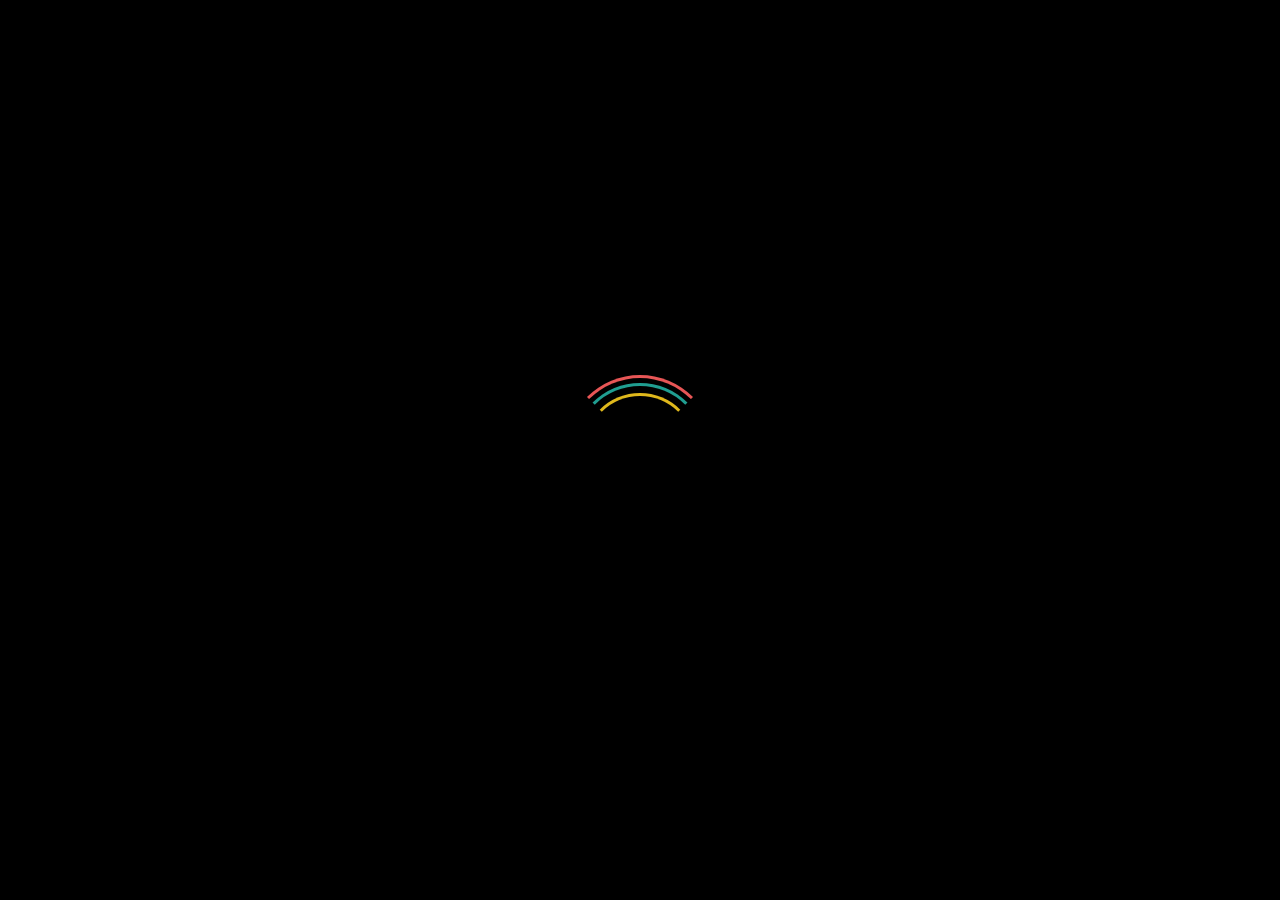
==== index.html @ 53a72dca "no message" ====
<!DOCTYPE html>
<html lang="en">

<head>
  <meta charset="utf-8">
  <meta http-equiv="x-ua-compatible" content="ie=edge">
  <meta name="viewport" content="width=device-width, initial-scale=1">
  <title>GoGo Online</title>

</head>

<body>
  <app>
  </app>

  <div id="preloader">
    <div></div>
  </div>

<script type="text/javascript" src="inline.bundle.js"></script><script type="text/javascript" src="polyfills.bundle.js"></script><script type="text/javascript" src="scripts.bundle.js"></script><script type="text/javascript" src="styles.bundle.js"></script><script type="text/javascript" src="vendor.bundle.js"></script><script type="text/javascript" src="main.bundle.js"></script></body>

</html>
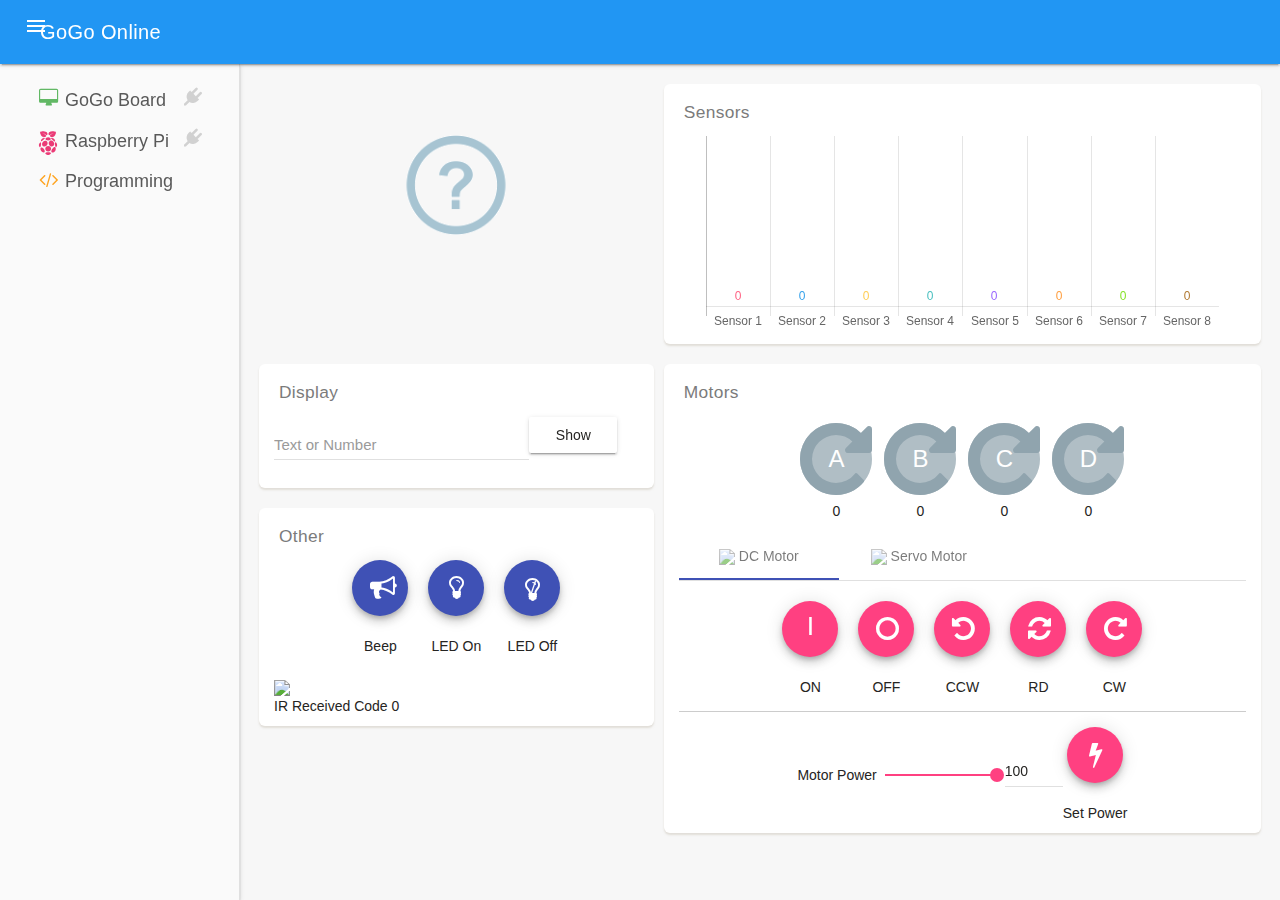
==== commit a46946fe: "Updated" ====
--- a/index.html
+++ b/index.html
@@ -1,22 +1,106 @@
-<!DOCTYPE html>
-<html lang="en">
-
+<!doctype html>
+<html>
 <head>
   <meta charset="utf-8">
-  <meta http-equiv="x-ua-compatible" content="ie=edge">
+  <title>GoGo Online</title>
+  <base href="/">
+  <link rel="stylesheet" href="assets/css/material.blue-red.min.css" />
+  <!-- <link rel="stylesheet" href="assets/paper/bootstrap.min.css" /> -->
+  <link rel="stylesheet" href="assets/css/paper-dashboard.css" />
+  <link href="https://fonts.googleapis.com/icon?family=Material+Icons" rel="stylesheet">
+  <link href="assets/css/indigo-pink.css" rel="stylesheet">
   <meta name="viewport" content="width=device-width, initial-scale=1">
-  <title>GoGo Online</title>
+  <link rel="icon" type="image/x-icon" href="favicon.ico">
+   <meta name="description" content="GoGo, Board, Raspberry, Pi, Education">
+   <style>
+      root-app > .loading {
+        margin: 0 auto;
+				text-align: center;
+        display: block;
+        position: relative;
+        top: 25vh;
+      }
 
-</head>
+		 root-app  .text-container {
+			 text-align: left;
+			 display:inline-block;
+			 padding: 0 1em;
+       max-width: 50%;
+		 }
 
+      @media screen and (max-width: 1024px) {
+        .mdl-layout__drawer-button {
+          line-height: 47px;
+        }
+      }
+
+   </style>
+
+   <!-- <script type="text/javascript" src="/assets/tinker/js/mootools-core-1.3.2.js"></script>
+   <script type="text/javascript" src="/assets/tinker/js/mootools-more-1.3.2.1.js"></script>
+   <script type="text/javascript" src="/assets/tinker/js/Blob.js"></script>
+   <script type="text/javascript" src="/assets/tinker/js/FileSaver.js"></script>
+   <script type="text/javascript" src="/assets/tinker/js/setup.js"></script>
+
+   <script type="text/javascript" src="/assets/tinker/js/soyutils.js"></script>
+   <script type="text/javascript" src="/assets/tinker/js/common.js"></script>
+   <script type="text/javascript" src="/assets/tinker/js/code.js"></script>
+   <script type="text/javascript" src="/assets/tinker/js/fingerprint2.js"></script>
+
+   <script type="text/javascript" src="/assets/tinker/js/storage.js"></script>
+
+   <script type="text/javascript" src="/assets/tinker/js/spatial.js"></script>
+   <script type="text/javascript" src="/assets/tinker/js/tinker.js"></script>
+   <script type="text/javascript" src="/assets/tinker/js/init.js"></script>
+   <script src="/assets/tinker/dist/keyboard.js"></script> -->
+
+<link href="app.452a6675a7804a3d2cb2.css" rel="stylesheet"></head>
 <body>
-  <app>
-  </app>
+  <root-app>
+    <div class="loading spinner">
+        <div class="mdl-spinner mdl-js-spinner is-active is-upgraded"><div class="mdl-spinner__layer mdl-spinner__layer-1"><div class="mdl-spinner__circle-clipper mdl-spinner__left"><div class="mdl-spinner__circle"></div></div><div class="mdl-spinner__gap-patch"><div class="mdl-spinner__circle"></div></div><div class="mdl-spinner__circle-clipper mdl-spinner__right"><div class="mdl-spinner__circle"></div></div></div><div class="mdl-spinner__layer mdl-spinner__layer-2"><div class="mdl-spinner__circle-clipper mdl-spinner__left"><div class="mdl-spinner__circle"></div></div><div class="mdl-spinner__gap-patch"><div class="mdl-spinner__circle"></div></div><div class="mdl-spinner__circle-clipper mdl-spinner__right"><div class="mdl-spinner__circle"></div></div></div><div class="mdl-spinner__layer mdl-spinner__layer-3"><div class="mdl-spinner__circle-clipper mdl-spinner__left"><div class="mdl-spinner__circle"></div></div><div class="mdl-spinner__gap-patch"><div class="mdl-spinner__circle"></div></div><div class="mdl-spinner__circle-clipper mdl-spinner__right"><div class="mdl-spinner__circle"></div></div></div><div class="mdl-spinner__layer mdl-spinner__layer-4"><div class="mdl-spinner__circle-clipper mdl-spinner__left"><div class="mdl-spinner__circle"></div></div><div class="mdl-spinner__gap-patch"><div class="mdl-spinner__circle"></div></div><div class="mdl-spinner__circle-clipper mdl-spinner__right"><div class="mdl-spinner__circle"></div></div></div></div>
+        <div>loading ...</div>
+			<div class="text-container">
 
-  <div id="preloader">
-    <div></div>
-  </div>
+			</div>
+		</div>
+	</root-app>
 
-<script type="text/javascript" src="inline.bundle.js"></script><script type="text/javascript" src="polyfills.bundle.js"></script><script type="text/javascript" src="scripts.bundle.js"></script><script type="text/javascript" src="styles.bundle.js"></script><script type="text/javascript" src="vendor.bundle.js"></script><script type="text/javascript" src="main.bundle.js"></script></body>
 
+    <script>
+      if (sessionStorage && history){
+        // simulate html5 mode server behavior on github pages - see 404.html
+        var redirect = sessionStorage.redirect;
+        delete sessionStorage.redirect;
+        if (redirect && redirect != location.href) {
+          history.replaceState(null, null, redirect);
+        }
+      }
+    </script>
+
+    <script>
+      (function(i,s,o,g,r,a,m){i['GoogleAnalyticsObject']=r;i[r]=i[r]||function(){
+                (i[r].q=i[r].q||[]).push(arguments)},i[r].l=1*new Date();a=s.createElement(o),
+              m=s.getElementsByTagName(o)[0];a.async=1;a.src=g;m.parentNode.insertBefore(a,m)
+      })(window,document,'script','https://www.google-analytics.com/analytics.js','ga');
+      ga('create', 'UA-83816046-4', 'auto');
+      ga('send', 'pageview');
+      (function(history){
+        var pushState = history.pushState;
+        history.pushState = function(state) {
+          if (typeof history.onpushstate == "function") {
+            history.onpushstate({state: state});
+          }
+          return pushState.apply(history, arguments);
+        }
+      })(window.history);
+      window.onpopstate = history.onpushstate = function(event){
+        ga('send', {
+          hitType: 'pageview',
+          page: location.pathname
+        });
+      };
+    </script>
+<dialog-outlet></dialog-outlet>
+<script type="text/javascript" src="polyfills.452a6675a7804a3d2cb2.js"></script><script type="text/javascript" src="app.452a6675a7804a3d2cb2.js"></script></body>
 </html>
--- a/assets/css/material.blue-red.min.css
+++ b/assets/css/material.blue-red.min.css
@@ -0,0 +1,8 @@
+/**
+ * material-design-lite - Material Design Components in CSS, JS and HTML
+ * @version v1.3.0
+ * @license Apache-2.0
+ * @copyright 2015 Google, Inc.
+ * @link https://github.com/google/material-design-lite
+ */
+@charset "UTF-8";html{color:rgba(0,0,0,.87)}::-moz-selection{background:#b3d4fc;text-shadow:none}::selection{background:#b3d4fc;text-shadow:none}hr{display:block;height:1px;border:0;border-top:1px solid #ccc;margin:1em 0;padding:0}audio,canvas,iframe,img,svg,video{vertical-align:middle}fieldset{border:0;margin:0;padding:0}textarea{resize:vertical}.browserupgrade{margin:.2em 0;background:#ccc;color:#000;padding:.2em 0}.hidden{display:none!important}.visuallyhidden{border:0;clip:rect(0 0 0 0);height:1px;margin:-1px;overflow:hidden;padding:0;position:absolute;width:1px}.visuallyhidden.focusable:active,.visuallyhidden.focusable:focus{clip:auto;height:auto;margin:0;overflow:visible;position:static;width:auto}.invisible{visibility:hidden}.clearfix:before,.clearfix:after{content:" ";display:table}.clearfix:after{clear:both}@media print{*,*:before,*:after,*:first-letter{background:transparent!important;color:#000!important;box-shadow:none!important}a,a:visited{text-decoration:underline}a[href]:after{content:" (" attr(href)")"}abbr[title]:after{content:" (" attr(title)")"}a[href^="#"]:after,a[href^="javascript:"]:after{content:""}pre,blockquote{border:1px solid #999;page-break-inside:avoid}thead{display:table-header-group}tr,img{page-break-inside:avoid}img{max-width:100%!important}p,h2,h3{orphans:3;widows:3}h2,h3{page-break-after:avoid}}a,.mdl-accordion,.mdl-button,.mdl-card,.mdl-checkbox,.mdl-dropdown-menu,.mdl-icon-toggle,.mdl-item,.mdl-radio,.mdl-slider,.mdl-switch,.mdl-tabs__tab{-webkit-tap-highlight-color:transparent;-webkit-tap-highlight-color:rgba(255,255,255,0)}html{width:100%;height:100%;-ms-touch-action:manipulation;touch-action:manipulation}body{width:100%;min-height:100%}main{display:block}*[hidden]{display:none!important}html,body{font-family:"Helvetica","Arial",sans-serif;font-size:14px;font-weight:400;line-height:20px}h1,h2,h3,h4,h5,h6,p{padding:0}h1 small,h2 small,h3 small,h4 small,h5 small,h6 small{font-family:"Roboto","Helvetica","Arial",sans-serif;font-weight:400;line-height:1.35;letter-spacing:-.02em;opacity:.54;font-size:.6em}h1{font-size:56px;line-height:1.35;letter-spacing:-.02em;margin:24px 0}h1,h2{font-family:"Roboto","Helvetica","Arial",sans-serif;font-weight:400}h2{font-size:45px;line-height:48px}h2,h3{margin:24px 0}h3{font-size:34px;line-height:40px}h3,h4{font-family:"Roboto","Helvetica","Arial",sans-serif;font-weight:400}h4{font-size:24px;line-height:32px;-moz-osx-font-smoothing:grayscale;margin:24px 0 16px}h5{font-size:20px;font-weight:500;line-height:1;letter-spacing:.02em}h5,h6{font-family:"Roboto","Helvetica","Arial",sans-serif;margin:24px 0 16px}h6{font-size:16px;letter-spacing:.04em}h6,p{font-weight:400;line-height:24px}p{font-size:14px;letter-spacing:0;margin:0 0 16px}a{color:rgb(255,82,82);font-weight:500}blockquote{font-family:"Roboto","Helvetica","Arial",sans-serif;position:relative;font-size:24px;font-weight:300;font-style:italic;line-height:1.35;letter-spacing:.08em}blockquote:before{position:absolute;left:-.5em;content:'“'}blockquote:after{content:'”';margin-left:-.05em}mark{background-color:#f4ff81}dt{font-weight:700}address{font-size:12px;line-height:1;font-style:normal}address,ul,ol{font-weight:400;letter-spacing:0}ul,ol{font-size:14px;line-height:24px}.mdl-typography--display-4,.mdl-typography--display-4-color-contrast{font-family:"Roboto","Helvetica","Arial",sans-serif;font-size:112px;font-weight:300;line-height:1;letter-spacing:-.04em}.mdl-typography--display-4-color-contrast{opacity:.54}.mdl-typography--display-3,.mdl-typography--display-3-color-contrast{font-family:"Roboto","Helvetica","Arial",sans-serif;font-size:56px;font-weight:400;line-height:1.35;letter-spacing:-.02em}.mdl-typography--display-3-color-contrast{opacity:.54}.mdl-typography--display-2,.mdl-typography--display-2-color-contrast{font-family:"Roboto","Helvetica","Arial",sans-serif;font-size:45px;font-weight:400;line-height:48px}.mdl-typography--display-2-color-contrast{opacity:.54}.mdl-typography--display-1,.mdl-typography--display-1-color-contrast{font-family:"Roboto","Helvetica","Arial",sans-serif;font-size:34px;font-weight:400;line-height:40px}.mdl-typography--display-1-color-contrast{opacity:.54}.mdl-typography--headline,.mdl-typography--headline-color-contrast{font-family:"Roboto","Helvetica","Arial",sans-serif;font-size:24px;font-weight:400;line-height:32px;-moz-osx-font-smoothing:grayscale}.mdl-typography--headline-color-contrast{opacity:.87}.mdl-typography--title,.mdl-typography--title-color-contrast{font-family:"Roboto","Helvetica","Arial",sans-serif;font-size:20px;font-weight:500;line-height:1;letter-spacing:.02em}.mdl-typography--title-color-contrast{opacity:.87}.mdl-typography--subhead,.mdl-typography--subhead-color-contrast{font-family:"Roboto","Helvetica","Arial",sans-serif;font-size:16px;font-weight:400;line-height:24px;letter-spacing:.04em}.mdl-typography--subhead-color-contrast{opacity:.87}.mdl-typography--body-2,.mdl-typography--body-2-color-contrast{font-size:14px;font-weight:700;line-height:24px;letter-spacing:0}.mdl-typography--body-2-color-contrast{opacity:.87}.mdl-typography--body-1,.mdl-typography--body-1-color-contrast{font-size:14px;font-weight:400;line-height:24px;letter-spacing:0}.mdl-typography--body-1-color-contrast{opacity:.87}.mdl-typography--body-2-force-preferred-font,.mdl-typography--body-2-force-preferred-font-color-contrast{font-family:"Roboto","Helvetica","Arial",sans-serif;font-size:14px;font-weight:500;line-height:24px;letter-spacing:0}.mdl-typography--body-2-force-preferred-font-color-contrast{opacity:.87}.mdl-typography--body-1-force-preferred-font,.mdl-typography--body-1-force-preferred-font-color-contrast{font-family:"Roboto","Helvetica","Arial",sans-serif;font-size:14px;font-weight:400;line-height:24px;letter-spacing:0}.mdl-typography--body-1-force-preferred-font-color-contrast{opacity:.87}.mdl-typography--caption,.mdl-typography--caption-force-preferred-font{font-size:12px;font-weight:400;line-height:1;letter-spacing:0}.mdl-typography--caption-force-preferred-font{font-family:"Roboto","Helvetica","Arial",sans-serif}.mdl-typography--caption-color-contrast,.mdl-typography--caption-force-preferred-font-color-contrast{font-size:12px;font-weight:400;line-height:1;letter-spacing:0;opacity:.54}.mdl-typography--caption-force-preferred-font-color-contrast,.mdl-typography--menu{font-family:"Roboto","Helvetica","Arial",sans-serif}.mdl-typography--menu{font-size:14px;font-weight:500;line-height:1;letter-spacing:0}.mdl-typography--menu-color-contrast{opacity:.87}.mdl-typography--menu-color-contrast,.mdl-typography--button,.mdl-typography--button-color-contrast{font-family:"Roboto","Helvetica","Arial",sans-serif;font-size:14px;font-weight:500;line-height:1;letter-spacing:0}.mdl-typography--button,.mdl-typography--button-color-contrast{text-transform:uppercase}.mdl-typography--button-color-contrast{opacity:.87}.mdl-typography--text-left{text-align:left}.mdl-typography--text-right{text-align:right}.mdl-typography--text-center{text-align:center}.mdl-typography--text-justify{text-align:justify}.mdl-typography--text-nowrap{white-space:nowrap}.mdl-typography--text-lowercase{text-transform:lowercase}.mdl-typography--text-uppercase{text-transform:uppercase}.mdl-typography--text-capitalize{text-transform:capitalize}.mdl-typography--font-thin{font-weight:200!important}.mdl-typography--font-light{font-weight:300!important}.mdl-typography--font-regular{font-weight:400!important}.mdl-typography--font-medium{font-weight:500!important}.mdl-typography--font-bold{font-weight:700!important}.mdl-typography--font-black{font-weight:900!important}.material-icons{font-family:'Material Icons';font-weight:400;font-style:normal;font-size:24px;line-height:1;letter-spacing:normal;text-transform:none;display:inline-block;word-wrap:normal;-moz-font-feature-settings:'liga';font-feature-settings:'liga';-webkit-font-feature-settings:'liga';-webkit-font-smoothing:antialiased}.mdl-color-text--red{color:#f44336 !important}.mdl-color--red{background-color:#f44336 !important}.mdl-color-text--red-50{color:#ffebee !important}.mdl-color--red-50{background-color:#ffebee !important}.mdl-color-text--red-100{color:#ffcdd2 !important}.mdl-color--red-100{background-color:#ffcdd2 !important}.mdl-color-text--red-200{color:#ef9a9a !important}.mdl-color--red-200{background-color:#ef9a9a !important}.mdl-color-text--red-300{color:#e57373 !important}.mdl-color--red-300{background-color:#e57373 !important}.mdl-color-text--red-400{color:#ef5350 !important}.mdl-color--red-400{background-color:#ef5350 !important}.mdl-color-text--red-500{color:#f44336 !important}.mdl-color--red-500{background-color:#f44336 !important}.mdl-color-text--red-600{color:#e53935 !important}.mdl-color--red-600{background-color:#e53935 !important}.mdl-color-text--red-700{color:#d32f2f !important}.mdl-color--red-700{background-color:#d32f2f !important}.mdl-color-text--red-800{color:#c62828 !important}.mdl-color--red-800{background-color:#c62828 !important}.mdl-color-text--red-900{color:#b71c1c !important}.mdl-color--red-900{background-color:#b71c1c !important}.mdl-color-text--red-A100{color:#ff8a80 !important}.mdl-color--red-A100{background-color:#ff8a80 !important}.mdl-color-text--red-A200{color:#ff5252 !important}.mdl-color--red-A200{background-color:#ff5252 !important}.mdl-color-text--red-A400{color:#ff1744 !important}.mdl-color--red-A400{background-color:#ff1744 !important}.mdl-color-text--red-A700{color:#d50000 !important}.mdl-color--red-A700{background-color:#d50000 !important}.mdl-color-text--pink{color:#e91e63 !important}.mdl-color--pink{background-color:#e91e63 !important}.mdl-color-text--pink-50{color:#fce4ec !important}.mdl-color--pink-50{background-color:#fce4ec !important}.mdl-color-text--pink-100{color:#f8bbd0 !important}.mdl-color--pink-100{background-color:#f8bbd0 !important}.mdl-color-text--pink-200{color:#f48fb1 !important}.mdl-color--pink-200{background-color:#f48fb1 !important}.mdl-color-text--pink-300{color:#f06292 !important}.mdl-color--pink-300{background-color:#f06292 !important}.mdl-color-text--pink-400{color:#ec407a !important}.mdl-color--pink-400{background-color:#ec407a !important}.mdl-color-text--pink-500{color:#e91e63 !important}.mdl-color--pink-500{background-color:#e91e63 !important}.mdl-color-text--pink-600{color:#d81b60 !important}.mdl-color--pink-600{background-color:#d81b60 !important}.mdl-color-text--pink-700{color:#c2185b !important}.mdl-color--pink-700{background-color:#c2185b !important}.mdl-color-text--pink-800{color:#ad1457 !important}.mdl-color--pink-800{background-color:#ad1457 !important}.mdl-color-text--pink-900{color:#880e4f !important}.mdl-color--pink-900{background-color:#880e4f !important}.mdl-color-text--pink-A100{color:#ff80ab !important}.mdl-color--pink-A100{background-color:#ff80ab !important}.mdl-color-text--pink-A200{color:#ff4081 !important}.mdl-color--pink-A200{background-color:#ff4081 !important}.mdl-color-text--pink-A400{color:#f50057 !important}.mdl-color--pink-A400{background-color:#f50057 !important}.mdl-color-text--pink-A700{color:#c51162 !important}.mdl-color--pink-A700{background-color:#c51162 !important}.mdl-color-text--purple{color:#9c27b0 !important}.mdl-color--purple{background-color:#9c27b0 !important}.mdl-color-text--purple-50{color:#f3e5f5 !important}.mdl-color--purple-50{background-color:#f3e5f5 !important}.mdl-color-text--purple-100{color:#e1bee7 !important}.mdl-color--purple-100{background-color:#e1bee7 !important}.mdl-color-text--purple-200{color:#ce93d8 !important}.mdl-color--purple-200{background-color:#ce93d8 !important}.mdl-color-text--purple-300{color:#ba68c8 !important}.mdl-color--purple-300{background-color:#ba68c8 !important}.mdl-color-text--purple-400{color:#ab47bc !important}.mdl-color--purple-400{background-color:#ab47bc !important}.mdl-color-text--purple-500{color:#9c27b0 !important}.mdl-color--purple-500{background-color:#9c27b0 !important}.mdl-color-text--purple-600{color:#8e24aa !important}.mdl-color--purple-600{background-color:#8e24aa !important}.mdl-color-text--purple-700{color:#7b1fa2 !important}.mdl-color--purple-700{background-color:#7b1fa2 !important}.mdl-color-text--purple-800{color:#6a1b9a !important}.mdl-color--purple-800{background-color:#6a1b9a !important}.mdl-color-text--purple-900{color:#4a148c !important}.mdl-color--purple-900{background-color:#4a148c !important}.mdl-color-text--purple-A100{color:#ea80fc !important}.mdl-color--purple-A100{background-color:#ea80fc !important}.mdl-color-text--purple-A200{color:#e040fb !important}.mdl-color--purple-A200{background-color:#e040fb !important}.mdl-color-text--purple-A400{color:#d500f9 !important}.mdl-color--purple-A400{background-color:#d500f9 !important}.mdl-color-text--purple-A700{color:#a0f !important}.mdl-color--purple-A700{background-color:#a0f !important}.mdl-color-text--deep-purple{color:#673ab7 !important}.mdl-color--deep-purple{background-color:#673ab7 !important}.mdl-color-text--deep-purple-50{color:#ede7f6 !important}.mdl-color--deep-purple-50{background-color:#ede7f6 !important}.mdl-color-text--deep-purple-100{color:#d1c4e9 !important}.mdl-color--deep-purple-100{background-color:#d1c4e9 !important}.mdl-color-text--deep-purple-200{color:#b39ddb !important}.mdl-color--deep-purple-200{background-color:#b39ddb !important}.mdl-color-text--deep-purple-300{color:#9575cd !important}.mdl-color--deep-purple-300{background-color:#9575cd !important}.mdl-color-text--deep-purple-400{color:#7e57c2 !important}.mdl-color--deep-purple-400{background-color:#7e57c2 !important}.mdl-color-text--deep-purple-500{color:#673ab7 !important}.mdl-color--deep-purple-500{background-color:#673ab7 !important}.mdl-color-text--deep-purple-600{color:#5e35b1 !important}.mdl-color--deep-purple-600{background-color:#5e35b1 !important}.mdl-color-text--deep-purple-700{color:#512da8 !important}.mdl-color--deep-purple-700{background-color:#512da8 !important}.mdl-color-text--deep-purple-800{color:#4527a0 !important}.mdl-color--deep-purple-800{background-color:#4527a0 !important}.mdl-color-text--deep-purple-900{color:#311b92 !important}.mdl-color--deep-purple-900{background-color:#311b92 !important}.mdl-color-text--deep-purple-A100{color:#b388ff !important}.mdl-color--deep-purple-A100{background-color:#b388ff !important}.mdl-color-text--deep-purple-A200{color:#7c4dff !important}.mdl-color--deep-purple-A200{background-color:#7c4dff !important}.mdl-color-text--deep-purple-A400{color:#651fff !important}.mdl-color--deep-purple-A400{background-color:#651fff !important}.mdl-color-text--deep-purple-A700{color:#6200ea !important}.mdl-color--deep-purple-A700{background-color:#6200ea !important}.mdl-color-text--indigo{color:#3f51b5 !important}.mdl-color--indigo{background-color:#3f51b5 !important}.mdl-color-text--indigo-50{color:#e8eaf6 !important}.mdl-color--indigo-50{background-color:#e8eaf6 !important}.mdl-color-text--indigo-100{color:#c5cae9 !important}.mdl-color--indigo-100{background-color:#c5cae9 !important}.mdl-color-text--indigo-200{color:#9fa8da !important}.mdl-color--indigo-200{background-color:#9fa8da !important}.mdl-color-text--indigo-300{color:#7986cb !important}.mdl-color--indigo-300{background-color:#7986cb !important}.mdl-color-text--indigo-400{color:#5c6bc0 !important}.mdl-color--indigo-400{background-color:#5c6bc0 !important}.mdl-color-text--indigo-500{color:#3f51b5 !important}.mdl-color--indigo-500{background-color:#3f51b5 !important}.mdl-color-text--indigo-600{color:#3949ab !important}.mdl-color--indigo-600{background-color:#3949ab !important}.mdl-color-text--indigo-700{color:#303f9f !important}.mdl-color--indigo-700{background-color:#303f9f !important}.mdl-color-text--indigo-800{color:#283593 !important}.mdl-color--indigo-800{background-color:#283593 !important}.mdl-color-text--indigo-900{color:#1a237e !important}.mdl-color--indigo-900{background-color:#1a237e !important}.mdl-color-text--indigo-A100{color:#8c9eff !important}.mdl-color--indigo-A100{background-color:#8c9eff !important}.mdl-color-text--indigo-A200{color:#536dfe !important}.mdl-color--indigo-A200{background-color:#536dfe !important}.mdl-color-text--indigo-A400{color:#3d5afe !important}.mdl-color--indigo-A400{background-color:#3d5afe !important}.mdl-color-text--indigo-A700{color:#304ffe !important}.mdl-color--indigo-A700{background-color:#304ffe !important}.mdl-color-text--blue{color:#2196f3 !important}.mdl-color--blue{background-color:#2196f3 !important}.mdl-color-text--blue-50{color:#e3f2fd !important}.mdl-color--blue-50{background-color:#e3f2fd !important}.mdl-color-text--blue-100{color:#bbdefb !important}.mdl-color--blue-100{background-color:#bbdefb !important}.mdl-color-text--blue-200{color:#90caf9 !important}.mdl-color--blue-200{background-color:#90caf9 !important}.mdl-color-text--blue-300{color:#64b5f6 !important}.mdl-color--blue-300{background-color:#64b5f6 !important}.mdl-color-text--blue-400{color:#42a5f5 !important}.mdl-color--blue-400{background-color:#42a5f5 !important}.mdl-color-text--blue-500{color:#2196f3 !important}.mdl-color--blue-500{background-color:#2196f3 !important}.mdl-color-text--blue-600{color:#1e88e5 !important}.mdl-color--blue-600{background-color:#1e88e5 !important}.mdl-color-text--blue-700{color:#1976d2 !important}.mdl-color--blue-700{background-color:#1976d2 !important}.mdl-color-text--blue-800{color:#1565c0 !important}.mdl-color--blue-800{background-color:#1565c0 !important}.mdl-color-text--blue-900{color:#0d47a1 !important}.mdl-color--blue-900{background-color:#0d47a1 !important}.mdl-color-text--blue-A100{color:#82b1ff !important}.mdl-color--blue-A100{background-color:#82b1ff !important}.mdl-color-text--blue-A200{color:#448aff !important}.mdl-color--blue-A200{background-color:#448aff !important}.mdl-color-text--blue-A400{color:#2979ff !important}.mdl-color--blue-A400{background-color:#2979ff !important}.mdl-color-text--blue-A700{color:#2962ff !important}.mdl-color--blue-A700{background-color:#2962ff !important}.mdl-color-text--light-blue{color:#03a9f4 !important}.mdl-color--light-blue{background-color:#03a9f4 !important}.mdl-color-text--light-blue-50{color:#e1f5fe !important}.mdl-color--light-blue-50{background-color:#e1f5fe !important}.mdl-color-text--light-blue-100{color:#b3e5fc !important}.mdl-color--light-blue-100{background-color:#b3e5fc !important}.mdl-color-text--light-blue-200{color:#81d4fa !important}.mdl-color--light-blue-200{background-color:#81d4fa !important}.mdl-color-text--light-blue-300{color:#4fc3f7 !important}.mdl-color--light-blue-300{background-color:#4fc3f7 !important}.mdl-color-text--light-blue-400{color:#29b6f6 !important}.mdl-color--light-blue-400{background-color:#29b6f6 !important}.mdl-color-text--light-blue-500{color:#03a9f4 !important}.mdl-color--light-blue-500{background-color:#03a9f4 !important}.mdl-color-text--light-blue-600{color:#039be5 !important}.mdl-color--light-blue-600{background-color:#039be5 !important}.mdl-color-text--light-blue-700{color:#0288d1 !important}.mdl-color--light-blue-700{background-color:#0288d1 !important}.mdl-color-text--light-blue-800{color:#0277bd !important}.mdl-color--light-blue-800{background-color:#0277bd !important}.mdl-color-text--light-blue-900{color:#01579b !important}.mdl-color--light-blue-900{background-color:#01579b !important}.mdl-color-text--light-blue-A100{color:#80d8ff !important}.mdl-color--light-blue-A100{background-color:#80d8ff !important}.mdl-color-text--light-blue-A200{color:#40c4ff !important}.mdl-color--light-blue-A200{background-color:#40c4ff !important}.mdl-color-text--light-blue-A400{color:#00b0ff !important}.mdl-color--light-blue-A400{background-color:#00b0ff !important}.mdl-color-text--light-blue-A700{color:#0091ea !important}.mdl-color--light-blue-A700{background-color:#0091ea !important}.mdl-color-text--cyan{color:#00bcd4 !important}.mdl-color--cyan{background-color:#00bcd4 !important}.mdl-color-text--cyan-50{color:#e0f7fa !important}.mdl-color--cyan-50{background-color:#e0f7fa !important}.mdl-color-text--cyan-100{color:#b2ebf2 !important}.mdl-color--cyan-100{background-color:#b2ebf2 !important}.mdl-color-text--cyan-200{color:#80deea !important}.mdl-color--cyan-200{background-color:#80deea !important}.mdl-color-text--cyan-300{color:#4dd0e1 !important}.mdl-color--cyan-300{background-color:#4dd0e1 !important}.mdl-color-text--cyan-400{color:#26c6da !important}.mdl-color--cyan-400{background-color:#26c6da !important}.mdl-color-text--cyan-500{color:#00bcd4 !important}.mdl-color--cyan-500{background-color:#00bcd4 !important}.mdl-color-text--cyan-600{color:#00acc1 !important}.mdl-color--cyan-600{background-color:#00acc1 !important}.mdl-color-text--cyan-700{color:#0097a7 !important}.mdl-color--cyan-700{background-color:#0097a7 !important}.mdl-color-text--cyan-800{color:#00838f !important}.mdl-color--cyan-800{background-color:#00838f !important}.mdl-color-text--cyan-900{color:#006064 !important}.mdl-color--cyan-900{background-color:#006064 !important}.mdl-color-text--cyan-A100{color:#84ffff !important}.mdl-color--cyan-A100{background-color:#84ffff !important}.mdl-color-text--cyan-A200{color:#18ffff !important}.mdl-color--cyan-A200{background-color:#18ffff !important}.mdl-color-text--cyan-A400{color:#00e5ff !important}.mdl-color--cyan-A400{background-color:#00e5ff !important}.mdl-color-text--cyan-A700{color:#00b8d4 !important}.mdl-color--cyan-A700{background-color:#00b8d4 !important}.mdl-color-text--teal{color:#009688 !important}.mdl-color--teal{background-color:#009688 !important}.mdl-color-text--teal-50{color:#e0f2f1 !important}.mdl-color--teal-50{background-color:#e0f2f1 !important}.mdl-color-text--teal-100{color:#b2dfdb !important}.mdl-color--teal-100{background-color:#b2dfdb !important}.mdl-color-text--teal-200{color:#80cbc4 !important}.mdl-color--teal-200{background-color:#80cbc4 !important}.mdl-color-text--teal-300{color:#4db6ac !important}.mdl-color--teal-300{background-color:#4db6ac !important}.mdl-color-text--teal-400{color:#26a69a !important}.mdl-color--teal-400{background-color:#26a69a !important}.mdl-color-text--teal-500{color:#009688 !important}.mdl-color--teal-500{background-color:#009688 !important}.mdl-color-text--teal-600{color:#00897b !important}.mdl-color--teal-600{background-color:#00897b !important}.mdl-color-text--teal-700{color:#00796b !important}.mdl-color--teal-700{background-color:#00796b !important}.mdl-color-text--teal-800{color:#00695c !important}.mdl-color--teal-800{background-color:#00695c !important}.mdl-color-text--teal-900{color:#004d40 !important}.mdl-color--teal-900{background-color:#004d40 !important}.mdl-color-text--teal-A100{color:#a7ffeb !important}.mdl-color--teal-A100{background-color:#a7ffeb !important}.mdl-color-text--teal-A200{color:#64ffda !important}.mdl-color--teal-A200{background-color:#64ffda !important}.mdl-color-text--teal-A400{color:#1de9b6 !important}.mdl-color--teal-A400{background-color:#1de9b6 !important}.mdl-color-text--teal-A700{color:#00bfa5 !important}.mdl-color--teal-A700{background-color:#00bfa5 !important}.mdl-color-text--green{color:#4caf50 !important}.mdl-color--green{background-color:#4caf50 !important}.mdl-color-text--green-50{color:#e8f5e9 !important}.mdl-color--green-50{background-color:#e8f5e9 !important}.mdl-color-text--green-100{color:#c8e6c9 !important}.mdl-color--green-100{background-color:#c8e6c9 !important}.mdl-color-text--green-200{color:#a5d6a7 !important}.mdl-color--green-200{background-color:#a5d6a7 !important}.mdl-color-text--green-300{color:#81c784 !important}.mdl-color--green-300{background-color:#81c784 !important}.mdl-color-text--green-400{color:#66bb6a !important}.mdl-color--green-400{background-color:#66bb6a !important}.mdl-color-text--green-500{color:#4caf50 !important}.mdl-color--green-500{background-color:#4caf50 !important}.mdl-color-text--green-600{color:#43a047 !important}.mdl-color--green-600{background-color:#43a047 !important}.mdl-color-text--green-700{color:#388e3c !important}.mdl-color--green-700{background-color:#388e3c !important}.mdl-color-text--green-800{color:#2e7d32 !important}.mdl-color--green-800{background-color:#2e7d32 !important}.mdl-color-text--green-900{color:#1b5e20 !important}.mdl-color--green-900{background-color:#1b5e20 !important}.mdl-color-text--green-A100{color:#b9f6ca !important}.mdl-color--green-A100{background-color:#b9f6ca !important}.mdl-color-text--green-A200{color:#69f0ae !important}.mdl-color--green-A200{background-color:#69f0ae !important}.mdl-color-text--green-A400{color:#00e676 !important}.mdl-color--green-A400{background-color:#00e676 !important}.mdl-color-text--green-A700{color:#00c853 !important}.mdl-color--green-A700{background-color:#00c853 !important}.mdl-color-text--light-green{color:#8bc34a !important}.mdl-color--light-green{background-color:#8bc34a !important}.mdl-color-text--light-green-50{color:#f1f8e9 !important}.mdl-color--light-green-50{background-color:#f1f8e9 !important}.mdl-color-text--light-green-100{color:#dcedc8 !important}.mdl-color--light-green-100{background-color:#dcedc8 !important}.mdl-color-text--light-green-200{color:#c5e1a5 !important}.mdl-color--light-green-200{background-color:#c5e1a5 !important}.mdl-color-text--light-green-300{color:#aed581 !important}.mdl-color--light-green-300{background-color:#aed581 !important}.mdl-color-text--light-green-400{color:#9ccc65 !important}.mdl-color--light-green-400{background-color:#9ccc65 !important}.mdl-color-text--light-green-500{color:#8bc34a !important}.mdl-color--light-green-500{background-color:#8bc34a !important}.mdl-color-text--light-green-600{color:#7cb342 !important}.mdl-color--light-green-600{background-color:#7cb342 !important}.mdl-color-text--light-green-700{color:#689f38 !important}.mdl-color--light-green-700{background-color:#689f38 !important}.mdl-color-text--light-green-800{color:#558b2f !important}.mdl-color--light-green-800{background-color:#558b2f !important}.mdl-color-text--light-green-900{color:#33691e !important}.mdl-color--light-green-900{background-color:#33691e !important}.mdl-color-text--light-green-A100{color:#ccff90 !important}.mdl-color--light-green-A100{background-color:#ccff90 !important}.mdl-color-text--light-green-A200{color:#b2ff59 !important}.mdl-color--light-green-A200{background-color:#b2ff59 !important}.mdl-color-text--light-green-A400{color:#76ff03 !important}.mdl-color--light-green-A400{background-color:#76ff03 !important}.mdl-color-text--light-green-A700{color:#64dd17 !important}.mdl-color--light-green-A700{background-color:#64dd17 !important}.mdl-color-text--lime{color:#cddc39 !important}.mdl-color--lime{background-color:#cddc39 !important}.mdl-color-text--lime-50{color:#f9fbe7 !important}.mdl-color--lime-50{background-color:#f9fbe7 !important}.mdl-color-text--lime-100{color:#f0f4c3 !important}.mdl-color--lime-100{background-color:#f0f4c3 !important}.mdl-color-text--lime-200{color:#e6ee9c !important}.mdl-color--lime-200{background-color:#e6ee9c !important}.mdl-color-text--lime-300{color:#dce775 !important}.mdl-color--lime-300{background-color:#dce775 !important}.mdl-color-text--lime-400{color:#d4e157 !important}.mdl-color--lime-400{background-color:#d4e157 !important}.mdl-color-text--lime-500{color:#cddc39 !important}.mdl-color--lime-500{background-color:#cddc39 !important}.mdl-color-text--lime-600{color:#c0ca33 !important}.mdl-color--lime-600{background-color:#c0ca33 !important}.mdl-color-text--lime-700{color:#afb42b !important}.mdl-color--lime-700{background-color:#afb42b !important}.mdl-color-text--lime-800{color:#9e9d24 !important}.mdl-color--lime-800{background-color:#9e9d24 !important}.mdl-color-text--lime-900{color:#827717 !important}.mdl-color--lime-900{background-color:#827717 !important}.mdl-color-text--lime-A100{color:#f4ff81 !important}.mdl-color--lime-A100{background-color:#f4ff81 !important}.mdl-color-text--lime-A200{color:#eeff41 !important}.mdl-color--lime-A200{background-color:#eeff41 !important}.mdl-color-text--lime-A400{color:#c6ff00 !important}.mdl-color--lime-A400{background-color:#c6ff00 !important}.mdl-color-text--lime-A700{color:#aeea00 !important}.mdl-color--lime-A700{background-color:#aeea00 !important}.mdl-color-text--yellow{color:#ffeb3b !important}.mdl-color--yellow{background-color:#ffeb3b !important}.mdl-color-text--yellow-50{color:#fffde7 !important}.mdl-color--yellow-50{background-color:#fffde7 !important}.mdl-color-text--yellow-100{color:#fff9c4 !important}.mdl-color--yellow-100{background-color:#fff9c4 !important}.mdl-color-text--yellow-200{color:#fff59d !important}.mdl-color--yellow-200{background-color:#fff59d !important}.mdl-color-text--yellow-300{color:#fff176 !important}.mdl-color--yellow-300{background-color:#fff176 !important}.mdl-color-text--yellow-400{color:#ffee58 !important}.mdl-color--yellow-400{background-color:#ffee58 !important}.mdl-color-text--yellow-500{color:#ffeb3b !important}.mdl-color--yellow-500{background-color:#ffeb3b !important}.mdl-color-text--yellow-600{color:#fdd835 !important}.mdl-color--yellow-600{background-color:#fdd835 !important}.mdl-color-text--yellow-700{color:#fbc02d !important}.mdl-color--yellow-700{background-color:#fbc02d !important}.mdl-color-text--yellow-800{color:#f9a825 !important}.mdl-color--yellow-800{background-color:#f9a825 !important}.mdl-color-text--yellow-900{color:#f57f17 !important}.mdl-color--yellow-900{background-color:#f57f17 !important}.mdl-color-text--yellow-A100{color:#ffff8d !important}.mdl-color--yellow-A100{background-color:#ffff8d !important}.mdl-color-text--yellow-A200{color:#ff0 !important}.mdl-color--yellow-A200{background-color:#ff0 !important}.mdl-color-text--yellow-A400{color:#ffea00 !important}.mdl-color--yellow-A400{background-color:#ffea00 !important}.mdl-color-text--yellow-A700{color:#ffd600 !important}.mdl-color--yellow-A700{background-color:#ffd600 !important}.mdl-color-text--amber{color:#ffc107 !important}.mdl-color--amber{background-color:#ffc107 !important}.mdl-color-text--amber-50{color:#fff8e1 !important}.mdl-color--amber-50{background-color:#fff8e1 !important}.mdl-color-text--amber-100{color:#ffecb3 !important}.mdl-color--amber-100{background-color:#ffecb3 !important}.mdl-color-text--amber-200{color:#ffe082 !important}.mdl-color--amber-200{background-color:#ffe082 !important}.mdl-color-text--amber-300{color:#ffd54f !important}.mdl-color--amber-300{background-color:#ffd54f !important}.mdl-color-text--amber-400{color:#ffca28 !important}.mdl-color--amber-400{background-color:#ffca28 !important}.mdl-color-text--amber-500{color:#ffc107 !important}.mdl-color--amber-500{background-color:#ffc107 !important}.mdl-color-text--amber-600{color:#ffb300 !important}.mdl-color--amber-600{background-color:#ffb300 !important}.mdl-color-text--amber-700{color:#ffa000 !important}.mdl-color--amber-700{background-color:#ffa000 !important}.mdl-color-text--amber-800{color:#ff8f00 !important}.mdl-color--amber-800{background-color:#ff8f00 !important}.mdl-color-text--amber-900{color:#ff6f00 !important}.mdl-color--amber-900{background-color:#ff6f00 !important}.mdl-color-text--amber-A100{color:#ffe57f !important}.mdl-color--amber-A100{background-color:#ffe57f !important}.mdl-color-text--amber-A200{color:#ffd740 !important}.mdl-color--amber-A200{background-color:#ffd740 !important}.mdl-color-text--amber-A400{color:#ffc400 !important}.mdl-color--amber-A400{background-color:#ffc400 !important}.mdl-color-text--amber-A700{color:#ffab00 !important}.mdl-color--amber-A700{background-color:#ffab00 !important}.mdl-color-text--orange{color:#ff9800 !important}.mdl-color--orange{background-color:#ff9800 !important}.mdl-color-text--orange-50{color:#fff3e0 !important}.mdl-color--orange-50{background-color:#fff3e0 !important}.mdl-color-text--orange-100{color:#ffe0b2 !important}.mdl-color--orange-100{background-color:#ffe0b2 !important}.mdl-color-text--orange-200{color:#ffcc80 !important}.mdl-color--orange-200{background-color:#ffcc80 !important}.mdl-color-text--orange-300{color:#ffb74d !important}.mdl-color--orange-300{background-color:#ffb74d !important}.mdl-color-text--orange-400{color:#ffa726 !important}.mdl-color--orange-400{background-color:#ffa726 !important}.mdl-color-text--orange-500{color:#ff9800 !important}.mdl-color--orange-500{background-color:#ff9800 !important}.mdl-color-text--orange-600{color:#fb8c00 !important}.mdl-color--orange-600{background-color:#fb8c00 !important}.mdl-color-text--orange-700{color:#f57c00 !important}.mdl-color--orange-700{background-color:#f57c00 !important}.mdl-color-text--orange-800{color:#ef6c00 !important}.mdl-color--orange-800{background-color:#ef6c00 !important}.mdl-color-text--orange-900{color:#e65100 !important}.mdl-color--orange-900{background-color:#e65100 !important}.mdl-color-text--orange-A100{color:#ffd180 !important}.mdl-color--orange-A100{background-color:#ffd180 !important}.mdl-color-text--orange-A200{color:#ffab40 !important}.mdl-color--orange-A200{background-color:#ffab40 !important}.mdl-color-text--orange-A400{color:#ff9100 !important}.mdl-color--orange-A400{background-color:#ff9100 !important}.mdl-color-text--orange-A700{color:#ff6d00 !important}.mdl-color--orange-A700{background-color:#ff6d00 !important}.mdl-color-text--deep-orange{color:#ff5722 !important}.mdl-color--deep-orange{background-color:#ff5722 !important}.mdl-color-text--deep-orange-50{color:#fbe9e7 !important}.mdl-color--deep-orange-50{background-color:#fbe9e7 !important}.mdl-color-text--deep-orange-100{color:#ffccbc !important}.mdl-color--deep-orange-100{background-color:#ffccbc !important}.mdl-color-text--deep-orange-200{color:#ffab91 !important}.mdl-color--deep-orange-200{background-color:#ffab91 !important}.mdl-color-text--deep-orange-300{color:#ff8a65 !important}.mdl-color--deep-orange-300{background-color:#ff8a65 !important}.mdl-color-text--deep-orange-400{color:#ff7043 !important}.mdl-color--deep-orange-400{background-color:#ff7043 !important}.mdl-color-text--deep-orange-500{color:#ff5722 !important}.mdl-color--deep-orange-500{background-color:#ff5722 !important}.mdl-color-text--deep-orange-600{color:#f4511e !important}.mdl-color--deep-orange-600{background-color:#f4511e !important}.mdl-color-text--deep-orange-700{color:#e64a19 !important}.mdl-color--deep-orange-700{background-color:#e64a19 !important}.mdl-color-text--deep-orange-800{color:#d84315 !important}.mdl-color--deep-orange-800{background-color:#d84315 !important}.mdl-color-text--deep-orange-900{color:#bf360c !important}.mdl-color--deep-orange-900{background-color:#bf360c !important}.mdl-color-text--deep-orange-A100{color:#ff9e80 !important}.mdl-color--deep-orange-A100{background-color:#ff9e80 !important}.mdl-color-text--deep-orange-A200{color:#ff6e40 !important}.mdl-color--deep-orange-A200{background-color:#ff6e40 !important}.mdl-color-text--deep-orange-A400{color:#ff3d00 !important}.mdl-color--deep-orange-A400{background-color:#ff3d00 !important}.mdl-color-text--deep-orange-A700{color:#dd2c00 !important}.mdl-color--deep-orange-A700{background-color:#dd2c00 !important}.mdl-color-text--brown{color:#795548 !important}.mdl-color--brown{background-color:#795548 !important}.mdl-color-text--brown-50{color:#efebe9 !important}.mdl-color--brown-50{background-color:#efebe9 !important}.mdl-color-text--brown-100{color:#d7ccc8 !important}.mdl-color--brown-100{background-color:#d7ccc8 !important}.mdl-color-text--brown-200{color:#bcaaa4 !important}.mdl-color--brown-200{background-color:#bcaaa4 !important}.mdl-color-text--brown-300{color:#a1887f !important}.mdl-color--brown-300{background-color:#a1887f !important}.mdl-color-text--brown-400{color:#8d6e63 !important}.mdl-color--brown-400{background-color:#8d6e63 !important}.mdl-color-text--brown-500{color:#795548 !important}.mdl-color--brown-500{background-color:#795548 !important}.mdl-color-text--brown-600{color:#6d4c41 !important}.mdl-color--brown-600{background-color:#6d4c41 !important}.mdl-color-text--brown-700{color:#5d4037 !important}.mdl-color--brown-700{background-color:#5d4037 !important}.mdl-color-text--brown-800{color:#4e342e !important}.mdl-color--brown-800{background-color:#4e342e !important}.mdl-color-text--brown-900{color:#3e2723 !important}.mdl-color--brown-900{background-color:#3e2723 !important}.mdl-color-text--grey{color:#9e9e9e !important}.mdl-color--grey{background-color:#9e9e9e !important}.mdl-color-text--grey-50{color:#fafafa !important}.mdl-color--grey-50{background-color:#fafafa !important}.mdl-color-text--grey-100{color:#f5f5f5 !important}.mdl-color--grey-100{background-color:#f5f5f5 !important}.mdl-color-text--grey-200{color:#eee !important}.mdl-color--grey-200{background-color:#eee !important}.mdl-color-text--grey-300{color:#e0e0e0 !important}.mdl-color--grey-300{background-color:#e0e0e0 !important}.mdl-color-text--grey-400{color:#bdbdbd !important}.mdl-color--grey-400{background-color:#bdbdbd !important}.mdl-color-text--grey-500{color:#9e9e9e !important}.mdl-color--grey-500{background-color:#9e9e9e !important}.mdl-color-text--grey-600{color:#757575 !important}.mdl-color--grey-600{background-color:#757575 !important}.mdl-color-text--grey-700{color:#616161 !important}.mdl-color--grey-700{background-color:#616161 !important}.mdl-color-text--grey-800{color:#424242 !important}.mdl-color--grey-800{background-color:#424242 !important}.mdl-color-text--grey-900{color:#212121 !important}.mdl-color--grey-900{background-color:#212121 !important}.mdl-color-text--blue-grey{color:#607d8b !important}.mdl-color--blue-grey{background-color:#607d8b !important}.mdl-color-text--blue-grey-50{color:#eceff1 !important}.mdl-color--blue-grey-50{background-color:#eceff1 !important}.mdl-color-text--blue-grey-100{color:#cfd8dc !important}.mdl-color--blue-grey-100{background-color:#cfd8dc !important}.mdl-color-text--blue-grey-200{color:#b0bec5 !important}.mdl-color--blue-grey-200{background-color:#b0bec5 !important}.mdl-color-text--blue-grey-300{color:#90a4ae !important}.mdl-color--blue-grey-300{background-color:#90a4ae !important}.mdl-color-text--blue-grey-400{color:#78909c !important}.mdl-color--blue-grey-400{background-color:#78909c !important}.mdl-color-text--blue-grey-500{color:#607d8b !important}.mdl-color--blue-grey-500{background-color:#607d8b !important}.mdl-color-text--blue-grey-600{color:#546e7a !important}.mdl-color--blue-grey-600{background-color:#546e7a !important}.mdl-color-text--blue-grey-700{color:#455a64 !important}.mdl-color--blue-grey-700{background-color:#455a64 !important}.mdl-color-text--blue-grey-800{color:#37474f !important}.mdl-color--blue-grey-800{background-color:#37474f !important}.mdl-color-text--blue-grey-900{color:#263238 !important}.mdl-color--blue-grey-900{background-color:#263238 !important}.mdl-color--black{background-color:#000 !important}.mdl-color-text--black{color:#000 !important}.mdl-color--white{background-color:#fff !important}.mdl-color-text--white{color:#fff !important}.mdl-color--primary{background-color:rgb(33,150,243)!important}.mdl-color--primary-contrast{background-color:rgb(255,255,255)!important}.mdl-color--primary-dark{background-color:rgb(25,118,210)!important}.mdl-color--accent{background-color:rgb(255,82,82)!important}.mdl-color--accent-contrast{background-color:rgb(255,255,255)!important}.mdl-color-text--primary{color:rgb(33,150,243)!important}.mdl-color-text--primary-contrast{color:rgb(255,255,255)!important}.mdl-color-text--primary-dark{color:rgb(25,118,210)!important}.mdl-color-text--accent{color:rgb(255,82,82)!important}.mdl-color-text--accent-contrast{color:rgb(255,255,255)!important}.mdl-ripple{background:#000;border-radius:50%;height:50px;left:0;opacity:0;pointer-events:none;position:absolute;top:0;-webkit-transform:translate(-50%,-50%);transform:translate(-50%,-50%);width:50px;overflow:hidden}.mdl-ripple.is-animating{transition:transform .3s cubic-bezier(0,0,.2,1),width .3s cubic-bezier(0,0,.2,1),height .3s cubic-bezier(0,0,.2,1),opacity .6s cubic-bezier(0,0,.2,1);transition:transform .3s cubic-bezier(0,0,.2,1),width .3s cubic-bezier(0,0,.2,1),height .3s cubic-bezier(0,0,.2,1),opacity .6s cubic-bezier(0,0,.2,1),-webkit-transform .3s cubic-bezier(0,0,.2,1)}.mdl-ripple.is-visible{opacity:.3}.mdl-animation--default,.mdl-animation--fast-out-slow-in{transition-timing-function:cubic-bezier(.4,0,.2,1)}.mdl-animation--linear-out-slow-in{transition-timing-function:cubic-bezier(0,0,.2,1)}.mdl-animation--fast-out-linear-in{transition-timing-function:cubic-bezier(.4,0,1,1)}.mdl-badge{position:relative;white-space:nowrap;margin-right:24px}.mdl-badge:not([data-badge]){margin-right:auto}.mdl-badge[data-badge]:after{content:attr(data-badge);display:-webkit-flex;display:-ms-flexbox;display:flex;-webkit-flex-direction:row;-ms-flex-direction:row;flex-direction:row;-webkit-flex-wrap:wrap;-ms-flex-wrap:wrap;flex-wrap:wrap;-webkit-justify-content:center;-ms-flex-pack:center;justify-content:center;-webkit-align-content:center;-ms-flex-line-pack:center;align-content:center;-webkit-align-items:center;-ms-flex-align:center;align-items:center;position:absolute;top:-11px;right:-24px;font-family:"Roboto","Helvetica","Arial",sans-serif;font-weight:600;font-size:12px;width:22px;height:22px;border-radius:50%;background:rgb(255,82,82);color:rgb(255,255,255)}.mdl-button .mdl-badge[data-badge]:after{top:-10px;right:-5px}.mdl-badge.mdl-badge--no-background[data-badge]:after{color:rgb(255,82,82);background:rgba(255,255,255,.2);box-shadow:0 0 1px gray}.mdl-badge.mdl-badge--overlap{margin-right:10px}.mdl-badge.mdl-badge--overlap:after{right:-10px}.mdl-button{background:0 0;border:none;border-radius:2px;color:#000;position:relative;height:36px;margin:0;min-width:64px;padding:0 16px;display:inline-block;font-family:"Roboto","Helvetica","Arial",sans-serif;font-size:14px;font-weight:500;text-transform:uppercase;letter-spacing:0;overflow:hidden;will-change:box-shadow;transition:box-shadow .2s cubic-bezier(.4,0,1,1),background-color .2s cubic-bezier(.4,0,.2,1),color .2s cubic-bezier(.4,0,.2,1);outline:none;cursor:pointer;text-decoration:none;text-align:center;line-height:36px;vertical-align:middle}.mdl-button::-moz-focus-inner{border:0}.mdl-button:hover{background-color:rgba(158,158,158,.2)}.mdl-button:focus:not(:active){background-color:rgba(0,0,0,.12)}.mdl-button:active{background-color:rgba(158,158,158,.4)}.mdl-button.mdl-button--colored{color:rgb(33,150,243)}.mdl-button.mdl-button--colored:focus:not(:active){background-color:rgba(0,0,0,.12)}input.mdl-button[type="submit"]{-webkit-appearance:none}.mdl-button--raised{background:rgba(158,158,158,.2);box-shadow:0 2px 2px 0 rgba(0,0,0,.14),0 3px 1px -2px rgba(0,0,0,.2),0 1px 5px 0 rgba(0,0,0,.12)}.mdl-button--raised:active{box-shadow:0 4px 5px 0 rgba(0,0,0,.14),0 1px 10px 0 rgba(0,0,0,.12),0 2px 4px -1px rgba(0,0,0,.2);background-color:rgba(158,158,158,.4)}.mdl-button--raised:focus:not(:active){box-shadow:0 0 8px rgba(0,0,0,.18),0 8px 16px rgba(0,0,0,.36);background-color:rgba(158,158,158,.4)}.mdl-button--raised.mdl-button--colored{background:rgb(33,150,243);color:rgb(255,255,255)}.mdl-button--raised.mdl-button--colored:hover{background-color:rgb(33,150,243)}.mdl-button--raised.mdl-button--colored:active{background-color:rgb(33,150,243)}.mdl-button--raised.mdl-button--colored:focus:not(:active){background-color:rgb(33,150,243)}.mdl-button--raised.mdl-button--colored .mdl-ripple{background:rgb(255,255,255)}.mdl-button--fab{border-radius:50%;font-size:24px;height:56px;margin:auto;min-width:56px;width:56px;padding:0;overflow:hidden;background:rgba(158,158,158,.2);box-shadow:0 1px 1.5px 0 rgba(0,0,0,.12),0 1px 1px 0 rgba(0,0,0,.24);position:relative;line-height:normal}.mdl-button--fab .material-icons{position:absolute;top:50%;left:50%;-webkit-transform:translate(-12px,-12px);transform:translate(-12px,-12px);line-height:24px;width:24px}.mdl-button--fab.mdl-button--mini-fab{height:40px;min-width:40px;width:40px}.mdl-button--fab .mdl-button__ripple-container{border-radius:50%;-webkit-mask-image:-webkit-radial-gradient(circle,#fff,#000)}.mdl-button--fab:active{box-shadow:0 4px 5px 0 rgba(0,0,0,.14),0 1px 10px 0 rgba(0,0,0,.12),0 2px 4px -1px rgba(0,0,0,.2);background-color:rgba(158,158,158,.4)}.mdl-button--fab:focus:not(:active){box-shadow:0 0 8px rgba(0,0,0,.18),0 8px 16px rgba(0,0,0,.36);background-color:rgba(158,158,158,.4)}.mdl-button--fab.mdl-button--colored{background:rgb(255,82,82);color:rgb(255,255,255)}.mdl-button--fab.mdl-button--colored:hover{background-color:rgb(255,82,82)}.mdl-button--fab.mdl-button--colored:focus:not(:active){background-color:rgb(255,82,82)}.mdl-button--fab.mdl-button--colored:active{background-color:rgb(255,82,82)}.mdl-button--fab.mdl-button--colored .mdl-ripple{background:rgb(255,255,255)}.mdl-button--icon{border-radius:50%;font-size:24px;height:32px;margin-left:0;margin-right:0;min-width:32px;width:32px;padding:0;overflow:hidden;color:inherit;line-height:normal}.mdl-button--icon .material-icons{position:absolute;top:50%;left:50%;-webkit-transform:translate(-12px,-12px);transform:translate(-12px,-12px);line-height:24px;width:24px}.mdl-button--icon.mdl-button--mini-icon{height:24px;min-width:24px;width:24px}.mdl-button--icon.mdl-button--mini-icon .material-icons{top:0;left:0}.mdl-button--icon .mdl-button__ripple-container{border-radius:50%;-webkit-mask-image:-webkit-radial-gradient(circle,#fff,#000)}.mdl-button__ripple-container{display:block;height:100%;left:0;position:absolute;top:0;width:100%;z-index:0;overflow:hidden}.mdl-button[disabled] .mdl-button__ripple-container .mdl-ripple,.mdl-button.mdl-button--disabled .mdl-button__ripple-container .mdl-ripple{background-color:transparent}.mdl-button--primary.mdl-button--primary{color:rgb(33,150,243)}.mdl-button--primary.mdl-button--primary .mdl-ripple{background:rgb(255,255,255)}.mdl-button--primary.mdl-button--primary.mdl-button--raised,.mdl-button--primary.mdl-button--primary.mdl-button--fab{color:rgb(255,255,255);background-color:rgb(33,150,243)}.mdl-button--accent.mdl-button--accent{color:rgb(255,82,82)}.mdl-button--accent.mdl-button--accent .mdl-ripple{background:rgb(255,255,255)}.mdl-button--accent.mdl-button--accent.mdl-button--raised,.mdl-button--accent.mdl-button--accent.mdl-button--fab{color:rgb(255,255,255);background-color:rgb(255,82,82)}.mdl-button[disabled][disabled],.mdl-button.mdl-button--disabled.mdl-button--disabled{color:rgba(0,0,0,.26);cursor:default;background-color:transparent}.mdl-button--fab[disabled][disabled],.mdl-button--fab.mdl-button--disabled.mdl-button--disabled{background-color:rgba(0,0,0,.12);color:rgba(0,0,0,.26)}.mdl-button--raised[disabled][disabled],.mdl-button--raised.mdl-button--disabled.mdl-button--disabled{background-color:rgba(0,0,0,.12);color:rgba(0,0,0,.26);box-shadow:none}.mdl-button--colored[disabled][disabled],.mdl-button--colored.mdl-button--disabled.mdl-button--disabled{color:rgba(0,0,0,.26)}.mdl-button .material-icons{vertical-align:middle}.mdl-card{display:-webkit-flex;display:-ms-flexbox;display:flex;-webkit-flex-direction:column;-ms-flex-direction:column;flex-direction:column;font-size:16px;font-weight:400;min-height:200px;overflow:hidden;width:330px;z-index:1;position:relative;background:#fff;border-radius:2px;box-sizing:border-box}.mdl-card__media{background-color:rgb(255,82,82);background-repeat:repeat;background-position:50% 50%;background-size:cover;background-origin:padding-box;background-attachment:scroll;box-sizing:border-box}.mdl-card__title{-webkit-align-items:center;-ms-flex-align:center;align-items:center;color:#000;display:block;display:-webkit-flex;display:-ms-flexbox;display:flex;-webkit-justify-content:stretch;-ms-flex-pack:stretch;justify-content:stretch;line-height:normal;padding:16px;-webkit-perspective-origin:165px 56px;perspective-origin:165px 56px;-webkit-transform-origin:165px 56px;transform-origin:165px 56px;box-sizing:border-box}.mdl-card__title.mdl-card--border{border-bottom:1px solid rgba(0,0,0,.1)}.mdl-card__title-text{-webkit-align-self:flex-end;-ms-flex-item-align:end;align-self:flex-end;color:inherit;display:block;display:-webkit-flex;display:-ms-flexbox;display:flex;font-size:24px;font-weight:300;line-height:normal;overflow:hidden;-webkit-transform-origin:149px 48px;transform-origin:149px 48px;margin:0}.mdl-card__subtitle-text{font-size:14px;color:rgba(0,0,0,.54);margin:0}.mdl-card__supporting-text{color:rgba(0,0,0,.54);font-size:1rem;line-height:18px;overflow:hidden;padding:16px;width:90%}.mdl-card__supporting-text.mdl-card--border{border-bottom:1px solid rgba(0,0,0,.1)}.mdl-card__actions{font-size:16px;line-height:normal;width:100%;background-color:transparent;padding:8px;box-sizing:border-box}.mdl-card__actions.mdl-card--border{border-top:1px solid rgba(0,0,0,.1)}.mdl-card--expand{-webkit-flex-grow:1;-ms-flex-positive:1;flex-grow:1}.mdl-card__menu{position:absolute;right:16px;top:16px}.mdl-checkbox{position:relative;z-index:1;vertical-align:middle;display:inline-block;box-sizing:border-box;width:100%;height:24px;margin:0;padding:0}.mdl-checkbox.is-upgraded{padding-left:24px}.mdl-checkbox__input{line-height:24px}.mdl-checkbox.is-upgraded .mdl-checkbox__input{position:absolute;width:0;height:0;margin:0;padding:0;opacity:0;-ms-appearance:none;-moz-appearance:none;-webkit-appearance:none;appearance:none;border:none}.mdl-checkbox__box-outline{position:absolute;top:3px;left:0;display:inline-block;box-sizing:border-box;width:16px;height:16px;margin:0;cursor:pointer;overflow:hidden;border:2px solid rgba(0,0,0,.54);border-radius:2px;z-index:2}.mdl-checkbox.is-checked .mdl-checkbox__box-outline{border:2px solid rgb(33,150,243)}fieldset[disabled] .mdl-checkbox .mdl-checkbox__box-outline,.mdl-checkbox.is-disabled .mdl-checkbox__box-outline{border:2px solid rgba(0,0,0,.26);cursor:auto}.mdl-checkbox__focus-helper{position:absolute;top:3px;left:0;display:inline-block;box-sizing:border-box;width:16px;height:16px;border-radius:50%;background-color:transparent}.mdl-checkbox.is-focused .mdl-checkbox__focus-helper{box-shadow:0 0 0 8px rgba(0,0,0,.1);background-color:rgba(0,0,0,.1)}.mdl-checkbox.is-focused.is-checked .mdl-checkbox__focus-helper{box-shadow:0 0 0 8px rgba(33,150,243,.26);background-color:rgba(33,150,243,.26)}.mdl-checkbox__tick-outline{position:absolute;top:0;left:0;height:100%;width:100%;-webkit-mask:url("[data-uri]");mask:url("[data-uri]");background:0 0;transition-duration:.28s;transition-timing-function:cubic-bezier(.4,0,.2,1);transition-property:background}.mdl-checkbox.is-checked .mdl-checkbox__tick-outline{background:rgb(33,150,243)url("[data-uri]")}fieldset[disabled] .mdl-checkbox.is-checked .mdl-checkbox__tick-outline,.mdl-checkbox.is-checked.is-disabled .mdl-checkbox__tick-outline{background:rgba(0,0,0,.26)url("[data-uri]")}.mdl-checkbox__label{position:relative;cursor:pointer;font-size:16px;line-height:24px;margin:0}fieldset[disabled] .mdl-checkbox .mdl-checkbox__label,.mdl-checkbox.is-disabled .mdl-checkbox__label{color:rgba(0,0,0,.26);cursor:auto}.mdl-checkbox__ripple-container{position:absolute;z-index:2;top:-6px;left:-10px;box-sizing:border-box;width:36px;height:36px;border-radius:50%;cursor:pointer;overflow:hidden;-webkit-mask-image:-webkit-radial-gradient(circle,#fff,#000)}.mdl-checkbox__ripple-container .mdl-ripple{background:rgb(33,150,243)}fieldset[disabled] .mdl-checkbox .mdl-checkbox__ripple-container,.mdl-checkbox.is-disabled .mdl-checkbox__ripple-container{cursor:auto}fieldset[disabled] .mdl-checkbox .mdl-checkbox__ripple-container .mdl-ripple,.mdl-checkbox.is-disabled .mdl-checkbox__ripple-container .mdl-ripple{background:0 0}.mdl-chip{height:32px;font-family:"Roboto","Helvetica","Arial",sans-serif;line-height:32px;padding:0 12px;border:0;border-radius:16px;background-color:#dedede;display:inline-block;color:rgba(0,0,0,.87);margin:2px 0;font-size:0;white-space:nowrap}.mdl-chip__text{font-size:13px;vertical-align:middle;display:inline-block}.mdl-chip__action{height:24px;width:24px;background:0 0;opacity:.54;cursor:pointer;padding:0;margin:0 0 0 4px;font-size:13px;text-decoration:none;color:rgba(0,0,0,.87);border:none;outline:none}.mdl-chip__action,.mdl-chip__contact{display:inline-block;vertical-align:middle;overflow:hidden;text-align:center}.mdl-chip__contact{height:32px;width:32px;border-radius:16px;margin-right:8px;font-size:18px;line-height:32px}.mdl-chip:focus{outline:0;box-shadow:0 2px 2px 0 rgba(0,0,0,.14),0 3px 1px -2px rgba(0,0,0,.2),0 1px 5px 0 rgba(0,0,0,.12)}.mdl-chip:active{background-color:#d6d6d6}.mdl-chip--deletable{padding-right:4px}.mdl-chip--contact{padding-left:0}.mdl-data-table{position:relative;border:1px solid rgba(0,0,0,.12);border-collapse:collapse;white-space:nowrap;font-size:13px;background-color:#fff}.mdl-data-table thead{padding-bottom:3px}.mdl-data-table thead .mdl-data-table__select{margin-top:0}.mdl-data-table tbody tr{position:relative;height:48px;transition-duration:.28s;transition-timing-function:cubic-bezier(.4,0,.2,1);transition-property:background-color}.mdl-data-table tbody tr.is-selected{background-color:#e0e0e0}.mdl-data-table tbody tr:hover{background-color:#eee}.mdl-data-table td{text-align:right}.mdl-data-table th{padding:0 18px 12px 18px;text-align:right}.mdl-data-table td:first-of-type,.mdl-data-table th:first-of-type{padding-left:24px}.mdl-data-table td:last-of-type,.mdl-data-table th:last-of-type{padding-right:24px}.mdl-data-table td{position:relative;height:48px;border-top:1px solid rgba(0,0,0,.12);border-bottom:1px solid rgba(0,0,0,.12);padding:12px 18px;box-sizing:border-box}.mdl-data-table td,.mdl-data-table td .mdl-data-table__select{vertical-align:middle}.mdl-data-table th{position:relative;vertical-align:bottom;text-overflow:ellipsis;font-weight:700;line-height:24px;letter-spacing:0;height:48px;font-size:12px;color:rgba(0,0,0,.54);padding-bottom:8px;box-sizing:border-box}.mdl-data-table th.mdl-data-table__header--sorted-ascending,.mdl-data-table th.mdl-data-table__header--sorted-descending{color:rgba(0,0,0,.87)}.mdl-data-table th.mdl-data-table__header--sorted-ascending:before,.mdl-data-table th.mdl-data-table__header--sorted-descending:before{font-family:'Material Icons';font-weight:400;font-style:normal;line-height:1;letter-spacing:normal;text-transform:none;display:inline-block;word-wrap:normal;-moz-font-feature-settings:'liga';font-feature-settings:'liga';-webkit-font-feature-settings:'liga';-webkit-font-smoothing:antialiased;font-size:16px;content:"\e5d8";margin-right:5px;vertical-align:sub}.mdl-data-table th.mdl-data-table__header--sorted-ascending:hover,.mdl-data-table th.mdl-data-table__header--sorted-descending:hover{cursor:pointer}.mdl-data-table th.mdl-data-table__header--sorted-ascending:hover:before,.mdl-data-table th.mdl-data-table__header--sorted-descending:hover:before{color:rgba(0,0,0,.26)}.mdl-data-table th.mdl-data-table__header--sorted-descending:before{content:"\e5db"}.mdl-data-table__select{width:16px}.mdl-data-table__cell--non-numeric.mdl-data-table__cell--non-numeric{text-align:left}.mdl-dialog{border:none;box-shadow:0 9px 46px 8px rgba(0,0,0,.14),0 11px 15px -7px rgba(0,0,0,.12),0 24px 38px 3px rgba(0,0,0,.2);width:280px}.mdl-dialog__title{padding:24px 24px 0;margin:0;font-size:2.5rem}.mdl-dialog__actions{padding:8px 8px 8px 24px;display:-webkit-flex;display:-ms-flexbox;display:flex;-webkit-flex-direction:row-reverse;-ms-flex-direction:row-reverse;flex-direction:row-reverse;-webkit-flex-wrap:wrap;-ms-flex-wrap:wrap;flex-wrap:wrap}.mdl-dialog__actions>*{margin-right:8px;height:36px}.mdl-dialog__actions>*:first-child{margin-right:0}.mdl-dialog__actions--full-width{padding:0 0 8px}.mdl-dialog__actions--full-width>*{height:48px;-webkit-flex:0 0 100%;-ms-flex:0 0 100%;flex:0 0 100%;padding-right:16px;margin-right:0;text-align:right}.mdl-dialog__content{padding:20px 24px 24px;color:rgba(0,0,0,.54)}.mdl-mega-footer{padding:16px 40px;color:#9e9e9e;background-color:#424242}.mdl-mega-footer--top-section:after,.mdl-mega-footer--middle-section:after,.mdl-mega-footer--bottom-section:after,.mdl-mega-footer__top-section:after,.mdl-mega-footer__middle-section:after,.mdl-mega-footer__bottom-section:after{content:'';display:block;clear:both}.mdl-mega-footer--left-section,.mdl-mega-footer__left-section,.mdl-mega-footer--right-section,.mdl-mega-footer__right-section{margin-bottom:16px}.mdl-mega-footer--right-section a,.mdl-mega-footer__right-section a{display:block;margin-bottom:16px;color:inherit;text-decoration:none}@media screen and (min-width:760px){.mdl-mega-footer--left-section,.mdl-mega-footer__left-section{float:left}.mdl-mega-footer--right-section,.mdl-mega-footer__right-section{float:right}.mdl-mega-footer--right-section a,.mdl-mega-footer__right-section a{display:inline-block;margin-left:16px;line-height:36px;vertical-align:middle}}.mdl-mega-footer--social-btn,.mdl-mega-footer__social-btn{width:36px;height:36px;padding:0;margin:0;background-color:#9e9e9e;border:none}.mdl-mega-footer--drop-down-section,.mdl-mega-footer__drop-down-section{display:block;position:relative}@media screen and (min-width:760px){.mdl-mega-footer--drop-down-section,.mdl-mega-footer__drop-down-section{width:33%}.mdl-mega-footer--drop-down-section:nth-child(1),.mdl-mega-footer--drop-down-section:nth-child(2),.mdl-mega-footer__drop-down-section:nth-child(1),.mdl-mega-footer__drop-down-section:nth-child(2){float:left}.mdl-mega-footer--drop-down-section:nth-child(3),.mdl-mega-footer__drop-down-section:nth-child(3){float:right}.mdl-mega-footer--drop-down-section:nth-child(3):after,.mdl-mega-footer__drop-down-section:nth-child(3):after{clear:right}.mdl-mega-footer--drop-down-section:nth-child(4),.mdl-mega-footer__drop-down-section:nth-child(4){clear:right;float:right}.mdl-mega-footer--middle-section:after,.mdl-mega-footer__middle-section:after{content:'';display:block;clear:both}.mdl-mega-footer--bottom-section,.mdl-mega-footer__bottom-section{padding-top:0}}@media screen and (min-width:1024px){.mdl-mega-footer--drop-down-section,.mdl-mega-footer--drop-down-section:nth-child(3),.mdl-mega-footer--drop-down-section:nth-child(4),.mdl-mega-footer__drop-down-section,.mdl-mega-footer__drop-down-section:nth-child(3),.mdl-mega-footer__drop-down-section:nth-child(4){width:24%;float:left}}.mdl-mega-footer--heading-checkbox,.mdl-mega-footer__heading-checkbox{position:absolute;width:100%;height:55.8px;padding:32px;margin:-16px 0 0;cursor:pointer;z-index:1;opacity:0}.mdl-mega-footer--heading-checkbox+.mdl-mega-footer--heading:after,.mdl-mega-footer--heading-checkbox+.mdl-mega-footer__heading:after,.mdl-mega-footer__heading-checkbox+.mdl-mega-footer--heading:after,.mdl-mega-footer__heading-checkbox+.mdl-mega-footer__heading:after{font-family:'Material Icons';content:'\E5CE'}.mdl-mega-footer--heading-checkbox:checked~.mdl-mega-footer--link-list,.mdl-mega-footer--heading-checkbox:checked~.mdl-mega-footer__link-list,.mdl-mega-footer--heading-checkbox:checked+.mdl-mega-footer--heading+.mdl-mega-footer--link-list,.mdl-mega-footer--heading-checkbox:checked+.mdl-mega-footer__heading+.mdl-mega-footer__link-list,.mdl-mega-footer__heading-checkbox:checked~.mdl-mega-footer--link-list,.mdl-mega-footer__heading-checkbox:checked~.mdl-mega-footer__link-list,.mdl-mega-footer__heading-checkbox:checked+.mdl-mega-footer--heading+.mdl-mega-footer--link-list,.mdl-mega-footer__heading-checkbox:checked+.mdl-mega-footer__heading+.mdl-mega-footer__link-list{display:none}.mdl-mega-footer--heading-checkbox:checked+.mdl-mega-footer--heading:after,.mdl-mega-footer--heading-checkbox:checked+.mdl-mega-footer__heading:after,.mdl-mega-footer__heading-checkbox:checked+.mdl-mega-footer--heading:after,.mdl-mega-footer__heading-checkbox:checked+.mdl-mega-footer__heading:after{font-family:'Material Icons';content:'\E5CF'}.mdl-mega-footer--heading,.mdl-mega-footer__heading{position:relative;width:100%;padding-right:39.8px;margin-bottom:16px;box-sizing:border-box;font-size:14px;line-height:23.8px;font-weight:500;white-space:nowrap;text-overflow:ellipsis;overflow:hidden;color:#e0e0e0}.mdl-mega-footer--heading:after,.mdl-mega-footer__heading:after{content:'';position:absolute;top:0;right:0;display:block;width:23.8px;height:23.8px;background-size:cover}.mdl-mega-footer--link-list,.mdl-mega-footer__link-list{list-style:none;padding:0;margin:0 0 32px}.mdl-mega-footer--link-list:after,.mdl-mega-footer__link-list:after{clear:both;display:block;content:''}.mdl-mega-footer--link-list li,.mdl-mega-footer__link-list li{font-size:14px;font-weight:400;letter-spacing:0;line-height:20px}.mdl-mega-footer--link-list a,.mdl-mega-footer__link-list a{color:inherit;text-decoration:none;white-space:nowrap}@media screen and (min-width:760px){.mdl-mega-footer--heading-checkbox,.mdl-mega-footer__heading-checkbox{display:none}.mdl-mega-footer--heading-checkbox+.mdl-mega-footer--heading:after,.mdl-mega-footer--heading-checkbox+.mdl-mega-footer__heading:after,.mdl-mega-footer__heading-checkbox+.mdl-mega-footer--heading:after,.mdl-mega-footer__heading-checkbox+.mdl-mega-footer__heading:after{content:''}.mdl-mega-footer--heading-checkbox:checked~.mdl-mega-footer--link-list,.mdl-mega-footer--heading-checkbox:checked~.mdl-mega-footer__link-list,.mdl-mega-footer--heading-checkbox:checked+.mdl-mega-footer__heading+.mdl-mega-footer__link-list,.mdl-mega-footer--heading-checkbox:checked+.mdl-mega-footer--heading+.mdl-mega-footer--link-list,.mdl-mega-footer__heading-checkbox:checked~.mdl-mega-footer--link-list,.mdl-mega-footer__heading-checkbox:checked~.mdl-mega-footer__link-list,.mdl-mega-footer__heading-checkbox:checked+.mdl-mega-footer__heading+.mdl-mega-footer__link-list,.mdl-mega-footer__heading-checkbox:checked+.mdl-mega-footer--heading+.mdl-mega-footer--link-list{display:block}.mdl-mega-footer--heading-checkbox:checked+.mdl-mega-footer--heading:after,.mdl-mega-footer--heading-checkbox:checked+.mdl-mega-footer__heading:after,.mdl-mega-footer__heading-checkbox:checked+.mdl-mega-footer--heading:after,.mdl-mega-footer__heading-checkbox:checked+.mdl-mega-footer__heading:after{content:''}}.mdl-mega-footer--bottom-section,.mdl-mega-footer__bottom-section{padding-top:16px;margin-bottom:16px}.mdl-logo{margin-bottom:16px;color:#fff}.mdl-mega-footer--bottom-section .mdl-mega-footer--link-list li,.mdl-mega-footer__bottom-section .mdl-mega-footer__link-list li{float:left;margin-bottom:0;margin-right:16px}@media screen and (min-width:760px){.mdl-logo{float:left;margin-bottom:0;margin-right:16px}}.mdl-mini-footer{display:-webkit-flex;display:-ms-flexbox;display:flex;-webkit-flex-flow:row wrap;-ms-flex-flow:row wrap;flex-flow:row wrap;-webkit-justify-content:space-between;-ms-flex-pack:justify;justify-content:space-between;padding:32px 16px;color:#9e9e9e;background-color:#424242}.mdl-mini-footer:after{content:'';display:block}.mdl-mini-footer .mdl-logo{line-height:36px}.mdl-mini-footer--link-list,.mdl-mini-footer__link-list{display:-webkit-flex;display:-ms-flexbox;display:flex;-webkit-flex-flow:row nowrap;-ms-flex-flow:row nowrap;flex-flow:row nowrap;list-style:none;margin:0;padding:0}.mdl-mini-footer--link-list li,.mdl-mini-footer__link-list li{margin-bottom:0;margin-right:16px}@media screen and (min-width:760px){.mdl-mini-footer--link-list li,.mdl-mini-footer__link-list li{line-height:36px}}.mdl-mini-footer--link-list a,.mdl-mini-footer__link-list a{color:inherit;text-decoration:none;white-space:nowrap}.mdl-mini-footer--left-section,.mdl-mini-footer__left-section{display:inline-block;-webkit-order:0;-ms-flex-order:0;order:0}.mdl-mini-footer--right-section,.mdl-mini-footer__right-section{display:inline-block;-webkit-order:1;-ms-flex-order:1;order:1}.mdl-mini-footer--social-btn,.mdl-mini-footer__social-btn{width:36px;height:36px;padding:0;margin:0;background-color:#9e9e9e;border:none}.mdl-icon-toggle{position:relative;z-index:1;vertical-align:middle;display:inline-block;height:32px;margin:0;padding:0}.mdl-icon-toggle__input{line-height:32px}.mdl-icon-toggle.is-upgraded .mdl-icon-toggle__input{position:absolute;width:0;height:0;margin:0;padding:0;opacity:0;-ms-appearance:none;-moz-appearance:none;-webkit-appearance:none;appearance:none;border:none}.mdl-icon-toggle__label{display:inline-block;position:relative;cursor:pointer;height:32px;width:32px;min-width:32px;color:#616161;border-radius:50%;padding:0;margin-left:0;margin-right:0;text-align:center;background-color:transparent;will-change:background-color;transition:background-color .2s cubic-bezier(.4,0,.2,1),color .2s cubic-bezier(.4,0,.2,1)}.mdl-icon-toggle__label.material-icons{line-height:32px;font-size:24px}.mdl-icon-toggle.is-checked .mdl-icon-toggle__label{color:rgb(33,150,243)}.mdl-icon-toggle.is-disabled .mdl-icon-toggle__label{color:rgba(0,0,0,.26);cursor:auto;transition:none}.mdl-icon-toggle.is-focused .mdl-icon-toggle__label{background-color:rgba(0,0,0,.12)}.mdl-icon-toggle.is-focused.is-checked .mdl-icon-toggle__label{background-color:rgba(33,150,243,.26)}.mdl-icon-toggle__ripple-container{position:absolute;z-index:2;top:-2px;left:-2px;box-sizing:border-box;width:36px;height:36px;border-radius:50%;cursor:pointer;overflow:hidden;-webkit-mask-image:-webkit-radial-gradient(circle,#fff,#000)}.mdl-icon-toggle__ripple-container .mdl-ripple{background:#616161}.mdl-icon-toggle.is-disabled .mdl-icon-toggle__ripple-container{cursor:auto}.mdl-icon-toggle.is-disabled .mdl-icon-toggle__ripple-container .mdl-ripple{background:0 0}.mdl-list{display:block;padding:8px 0;list-style:none}.mdl-list__item{font-family:"Roboto","Helvetica","Arial",sans-serif;font-size:16px;font-weight:400;letter-spacing:.04em;line-height:1;min-height:48px;-webkit-flex-direction:row;-ms-flex-direction:row;flex-direction:row;-webkit-flex-wrap:nowrap;-ms-flex-wrap:nowrap;flex-wrap:nowrap;padding:16px;cursor:default;color:rgba(0,0,0,.87);overflow:hidden}.mdl-list__item,.mdl-list__item .mdl-list__item-primary-content{box-sizing:border-box;display:-webkit-flex;display:-ms-flexbox;display:flex;-webkit-align-items:center;-ms-flex-align:center;align-items:center}.mdl-list__item .mdl-list__item-primary-content{-webkit-order:0;-ms-flex-order:0;order:0;-webkit-flex-grow:2;-ms-flex-positive:2;flex-grow:2;text-decoration:none}.mdl-list__item .mdl-list__item-primary-content .mdl-list__item-icon{margin-right:32px}.mdl-list__item .mdl-list__item-primary-content .mdl-list__item-avatar{margin-right:16px}.mdl-list__item .mdl-list__item-secondary-content{display:-webkit-flex;display:-ms-flexbox;display:flex;-webkit-flex-flow:column;-ms-flex-flow:column;flex-flow:column;-webkit-align-items:flex-end;-ms-flex-align:end;align-items:flex-end;margin-left:16px}.mdl-list__item .mdl-list__item-secondary-content .mdl-list__item-secondary-action label{display:inline}.mdl-list__item .mdl-list__item-secondary-content .mdl-list__item-secondary-info{font-size:12px;font-weight:400;line-height:1;letter-spacing:0;color:rgba(0,0,0,.54)}.mdl-list__item .mdl-list__item-secondary-content .mdl-list__item-sub-header{padding:0 0 0 16px}.mdl-list__item-icon,.mdl-list__item-icon.material-icons{height:24px;width:24px;font-size:24px;box-sizing:border-box;color:#757575}.mdl-list__item-avatar,.mdl-list__item-avatar.material-icons{height:40px;width:40px;box-sizing:border-box;border-radius:50%;background-color:#757575;font-size:40px;color:#fff}.mdl-list__item--two-line{height:72px}.mdl-list__item--two-line .mdl-list__item-primary-content{height:36px;line-height:20px;display:block}.mdl-list__item--two-line .mdl-list__item-primary-content .mdl-list__item-avatar{float:left}.mdl-list__item--two-line .mdl-list__item-primary-content .mdl-list__item-icon{float:left;margin-top:6px}.mdl-list__item--two-line .mdl-list__item-primary-content .mdl-list__item-secondary-content{height:36px}.mdl-list__item--two-line .mdl-list__item-primary-content .mdl-list__item-sub-title{font-size:14px;font-weight:400;letter-spacing:0;line-height:18px;color:rgba(0,0,0,.54);display:block;padding:0}.mdl-list__item--three-line{height:88px}.mdl-list__item--three-line .mdl-list__item-primary-content{height:52px;line-height:20px;display:block}.mdl-list__item--three-line .mdl-list__item-primary-content .mdl-list__item-avatar,.mdl-list__item--three-line .mdl-list__item-primary-content .mdl-list__item-icon{float:left}.mdl-list__item--three-line .mdl-list__item-secondary-content{height:52px}.mdl-list__item--three-line .mdl-list__item-text-body{font-size:14px;font-weight:400;letter-spacing:0;line-height:18px;height:52px;color:rgba(0,0,0,.54);display:block;padding:0}.mdl-menu__container{display:block;margin:0;padding:0;border:none;position:absolute;overflow:visible;height:0;width:0;visibility:hidden;z-index:-1}.mdl-menu__container.is-visible,.mdl-menu__container.is-animating{z-index:999;visibility:visible}.mdl-menu__outline{display:block;background:#fff;margin:0;padding:0;border:none;border-radius:2px;position:absolute;top:0;left:0;overflow:hidden;opacity:0;-webkit-transform:scale(0);transform:scale(0);-webkit-transform-origin:0 0;transform-origin:0 0;box-shadow:0 2px 2px 0 rgba(0,0,0,.14),0 3px 1px -2px rgba(0,0,0,.2),0 1px 5px 0 rgba(0,0,0,.12);will-change:transform;transition:transform .3s cubic-bezier(.4,0,.2,1),opacity .2s cubic-bezier(.4,0,.2,1);transition:transform .3s cubic-bezier(.4,0,.2,1),opacity .2s cubic-bezier(.4,0,.2,1),-webkit-transform .3s cubic-bezier(.4,0,.2,1);z-index:-1}.mdl-menu__container.is-visible .mdl-menu__outline{opacity:1;-webkit-transform:scale(1);transform:scale(1);z-index:999}.mdl-menu__outline.mdl-menu--bottom-right{-webkit-transform-origin:100% 0;transform-origin:100% 0}.mdl-menu__outline.mdl-menu--top-left{-webkit-transform-origin:0 100%;transform-origin:0 100%}.mdl-menu__outline.mdl-menu--top-right{-webkit-transform-origin:100% 100%;transform-origin:100% 100%}.mdl-menu{position:absolute;list-style:none;top:0;left:0;height:auto;width:auto;min-width:124px;padding:8px 0;margin:0;opacity:0;clip:rect(0 0 0 0);z-index:-1}.mdl-menu__container.is-visible .mdl-menu{opacity:1;z-index:999}.mdl-menu.is-animating{transition:opacity .2s cubic-bezier(.4,0,.2,1),clip .3s cubic-bezier(.4,0,.2,1)}.mdl-menu.mdl-menu--bottom-right{left:auto;right:0}.mdl-menu.mdl-menu--top-left{top:auto;bottom:0}.mdl-menu.mdl-menu--top-right{top:auto;left:auto;bottom:0;right:0}.mdl-menu.mdl-menu--unaligned{top:auto;left:auto}.mdl-menu__item{display:block;border:none;color:rgba(0,0,0,.87);background-color:transparent;text-align:left;margin:0;padding:0 16px;outline-color:#bdbdbd;position:relative;overflow:hidden;font-size:14px;font-weight:400;letter-spacing:0;text-decoration:none;cursor:pointer;height:48px;line-height:48px;white-space:nowrap;opacity:0;transition:opacity .2s cubic-bezier(.4,0,.2,1);-webkit-user-select:none;-moz-user-select:none;-ms-user-select:none;user-select:none}.mdl-menu__container.is-visible .mdl-menu__item{opacity:1}.mdl-menu__item::-moz-focus-inner{border:0}.mdl-menu__item--full-bleed-divider{border-bottom:1px solid rgba(0,0,0,.12)}.mdl-menu__item[disabled],.mdl-menu__item[data-mdl-disabled]{color:#bdbdbd;background-color:transparent;cursor:auto}.mdl-menu__item[disabled]:hover,.mdl-menu__item[data-mdl-disabled]:hover{background-color:transparent}.mdl-menu__item[disabled]:focus,.mdl-menu__item[data-mdl-disabled]:focus{background-color:transparent}.mdl-menu__item[disabled] .mdl-ripple,.mdl-menu__item[data-mdl-disabled] .mdl-ripple{background:0 0}.mdl-menu__item:hover{background-color:#eee}.mdl-menu__item:focus{outline:none;background-color:#eee}.mdl-menu__item:active{background-color:#e0e0e0}.mdl-menu__item--ripple-container{display:block;height:100%;left:0;position:absolute;top:0;width:100%;z-index:0;overflow:hidden}.mdl-progress{display:block;position:relative;height:4px;width:500px;max-width:100%}.mdl-progress>.bar{display:block;position:absolute;top:0;bottom:0;width:0%;transition:width .2s cubic-bezier(.4,0,.2,1)}.mdl-progress>.progressbar{background-color:rgb(33,150,243);z-index:1;left:0}.mdl-progress>.bufferbar{background-image:linear-gradient(to right,rgba(255,255,255,.7),rgba(255,255,255,.7)),linear-gradient(to right,rgb(33,150,243),rgb(33,150,243));z-index:0;left:0}.mdl-progress>.auxbar{right:0}@supports (-webkit-appearance:none){.mdl-progress:not(.mdl-progress--indeterminate):not(.mdl-progress--indeterminate)>.auxbar,.mdl-progress:not(.mdl-progress__indeterminate):not(.mdl-progress__indeterminate)>.auxbar{background-image:linear-gradient(to right,rgba(255,255,255,.7),rgba(255,255,255,.7)),linear-gradient(to right,rgb(33,150,243),rgb(33,150,243));-webkit-mask:url("[data-uri]");mask:url("[data-uri]")}}.mdl-progress:not(.mdl-progress--indeterminate)>.auxbar,.mdl-progress:not(.mdl-progress__indeterminate)>.auxbar{background-image:linear-gradient(to right,rgba(255,255,255,.9),rgba(255,255,255,.9)),linear-gradient(to right,rgb(33,150,243),rgb(33,150,243))}.mdl-progress.mdl-progress--indeterminate>.bar1,.mdl-progress.mdl-progress__indeterminate>.bar1{-webkit-animation-name:indeterminate1;animation-name:indeterminate1}.mdl-progress.mdl-progress--indeterminate>.bar1,.mdl-progress.mdl-progress__indeterminate>.bar1,.mdl-progress.mdl-progress--indeterminate>.bar3,.mdl-progress.mdl-progress__indeterminate>.bar3{background-color:rgb(33,150,243);-webkit-animation-duration:2s;animation-duration:2s;-webkit-animation-iteration-count:infinite;animation-iteration-count:infinite;-webkit-animation-timing-function:linear;animation-timing-function:linear}.mdl-progress.mdl-progress--indeterminate>.bar3,.mdl-progress.mdl-progress__indeterminate>.bar3{background-image:none;-webkit-animation-name:indeterminate2;animation-name:indeterminate2}@-webkit-keyframes indeterminate1{0%{left:0%;width:0%}50%{left:25%;width:75%}75%{left:100%;width:0%}}@keyframes indeterminate1{0%{left:0%;width:0%}50%{left:25%;width:75%}75%{left:100%;width:0%}}@-webkit-keyframes indeterminate2{0%,50%{left:0%;width:0%}75%{left:0%;width:25%}100%{left:100%;width:0%}}@keyframes indeterminate2{0%,50%{left:0%;width:0%}75%{left:0%;width:25%}100%{left:100%;width:0%}}.mdl-navigation{display:-webkit-flex;display:-ms-flexbox;display:flex;-webkit-flex-wrap:nowrap;-ms-flex-wrap:nowrap;flex-wrap:nowrap;box-sizing:border-box}.mdl-navigation__link{color:#424242;text-decoration:none;margin:0;font-size:14px;font-weight:400;line-height:24px;letter-spacing:0;opacity:.87}.mdl-navigation__link .material-icons{vertical-align:middle}.mdl-layout{width:100%;height:100%;display:-webkit-flex;display:-ms-flexbox;display:flex;-webkit-flex-direction:column;-ms-flex-direction:column;flex-direction:column;overflow-y:auto;overflow-x:hidden;position:relative;-webkit-overflow-scrolling:touch}.mdl-layout.is-small-screen .mdl-layout--large-screen-only{display:none}.mdl-layout:not(.is-small-screen) .mdl-layout--small-screen-only{display:none}.mdl-layout__container{position:absolute;width:100%;height:100%}.mdl-layout__title,.mdl-layout-title{display:block;position:relative;font-family:"Roboto","Helvetica","Arial",sans-serif;font-size:20px;line-height:1;letter-spacing:.02em;font-weight:400;box-sizing:border-box}.mdl-layout-spacer{-webkit-flex-grow:1;-ms-flex-positive:1;flex-grow:1}.mdl-layout__drawer{display:-webkit-flex;display:-ms-flexbox;display:flex;-webkit-flex-direction:column;-ms-flex-direction:column;flex-direction:column;-webkit-flex-wrap:nowrap;-ms-flex-wrap:nowrap;flex-wrap:nowrap;width:240px;height:100%;max-height:100%;position:absolute;top:0;left:0;box-shadow:0 2px 2px 0 rgba(0,0,0,.14),0 3px 1px -2px rgba(0,0,0,.2),0 1px 5px 0 rgba(0,0,0,.12);box-sizing:border-box;border-right:1px solid #e0e0e0;background:#fafafa;-webkit-transform:translateX(-250px);transform:translateX(-250px);-webkit-transform-style:preserve-3d;transform-style:preserve-3d;will-change:transform;transition-duration:.2s;transition-timing-function:cubic-bezier(.4,0,.2,1);transition-property:transform;transition-property:transform,-webkit-transform;color:#424242;overflow:visible;overflow-y:auto;z-index:5}.mdl-layout__drawer.is-visible{-webkit-transform:translateX(0);transform:translateX(0)}.mdl-layout__drawer.is-visible~.mdl-layout__content.mdl-layout__content{overflow:hidden}.mdl-layout__drawer>*{-webkit-flex-shrink:0;-ms-flex-negative:0;flex-shrink:0}.mdl-layout__drawer>.mdl-layout__title,.mdl-layout__drawer>.mdl-layout-title{line-height:64px;padding-left:40px}@media screen and (max-width:1024px){.mdl-layout__drawer>.mdl-layout__title,.mdl-layout__drawer>.mdl-layout-title{line-height:56px;padding-left:16px}}.mdl-layout__drawer .mdl-navigation{-webkit-flex-direction:column;-ms-flex-direction:column;flex-direction:column;-webkit-align-items:stretch;-ms-flex-align:stretch;align-items:stretch;padding-top:16px}.mdl-layout__drawer .mdl-navigation .mdl-navigation__link{display:block;-webkit-flex-shrink:0;-ms-flex-negative:0;flex-shrink:0;padding:16px 40px;margin:0;color:#757575}@media screen and (max-width:1024px){.mdl-layout__drawer .mdl-navigation .mdl-navigation__link{padding:16px}}.mdl-layout__drawer .mdl-navigation .mdl-navigation__link:hover{background-color:#e0e0e0}.mdl-layout__drawer .mdl-navigation .mdl-navigation__link--current{background-color:#e0e0e0;color:#000}@media screen and (min-width:1025px){.mdl-layout--fixed-drawer>.mdl-layout__drawer{-webkit-transform:translateX(0);transform:translateX(0)}}.mdl-layout__drawer-button{display:block;position:absolute;height:48px;width:48px;border:0;-webkit-flex-shrink:0;-ms-flex-negative:0;flex-shrink:0;overflow:hidden;text-align:center;cursor:pointer;font-size:26px;line-height:56px;font-family:Helvetica,Arial,sans-serif;margin:8px 12px;top:0;left:0;color:rgb(255,255,255);z-index:4}.mdl-layout__header .mdl-layout__drawer-button{position:absolute;color:rgb(255,255,255);background-color:inherit}@media screen and (max-width:1024px){.mdl-layout__header .mdl-layout__drawer-button{margin:4px}}@media screen and (max-width:1024px){.mdl-layout__drawer-button{margin:4px;color:rgba(0,0,0,.5)}}@media screen and (min-width:1025px){.mdl-layout__drawer-button{line-height:54px}.mdl-layout--no-desktop-drawer-button .mdl-layout__drawer-button,.mdl-layout--fixed-drawer>.mdl-layout__drawer-button,.mdl-layout--no-drawer-button .mdl-layout__drawer-button{display:none}}.mdl-layout__header{display:-webkit-flex;display:-ms-flexbox;display:flex;-webkit-flex-direction:column;-ms-flex-direction:column;flex-direction:column;-webkit-flex-wrap:nowrap;-ms-flex-wrap:nowrap;flex-wrap:nowrap;-webkit-justify-content:flex-start;-ms-flex-pack:start;justify-content:flex-start;box-sizing:border-box;-webkit-flex-shrink:0;-ms-flex-negative:0;flex-shrink:0;width:100%;margin:0;padding:0;border:none;min-height:64px;max-height:1000px;z-index:3;background-color:rgb(33,150,243);color:rgb(255,255,255);box-shadow:0 2px 2px 0 rgba(0,0,0,.14),0 3px 1px -2px rgba(0,0,0,.2),0 1px 5px 0 rgba(0,0,0,.12);transition-duration:.2s;transition-timing-function:cubic-bezier(.4,0,.2,1);transition-property:max-height,box-shadow}@media screen and (max-width:1024px){.mdl-layout__header{min-height:56px}}.mdl-layout--fixed-drawer.is-upgraded:not(.is-small-screen)>.mdl-layout__header{margin-left:240px;width:calc(100% - 240px)}@media screen and (min-width:1025px){.mdl-layout--fixed-drawer>.mdl-layout__header .mdl-layout__header-row{padding-left:40px}}.mdl-layout__header>.mdl-layout-icon{position:absolute;left:40px;top:16px;height:32px;width:32px;overflow:hidden;z-index:3;display:block}@media screen and (max-width:1024px){.mdl-layout__header>.mdl-layout-icon{left:16px;top:12px}}.mdl-layout.has-drawer .mdl-layout__header>.mdl-layout-icon{display:none}.mdl-layout__header.is-compact{max-height:64px}@media screen and (max-width:1024px){.mdl-layout__header.is-compact{max-height:56px}}.mdl-layout__header.is-compact.has-tabs{height:112px}@media screen and (max-width:1024px){.mdl-layout__header.is-compact.has-tabs{min-height:104px}}@media screen and (max-width:1024px){.mdl-layout__header{display:none}.mdl-layout--fixed-header>.mdl-layout__header{display:-webkit-flex;display:-ms-flexbox;display:flex}}.mdl-layout__header--transparent.mdl-layout__header--transparent{background-color:transparent;box-shadow:none}.mdl-layout__header--seamed,.mdl-layout__header--scroll{box-shadow:none}.mdl-layout__header--waterfall{box-shadow:none;overflow:hidden}.mdl-layout__header--waterfall.is-casting-shadow{box-shadow:0 2px 2px 0 rgba(0,0,0,.14),0 3px 1px -2px rgba(0,0,0,.2),0 1px 5px 0 rgba(0,0,0,.12)}.mdl-layout__header--waterfall.mdl-layout__header--waterfall-hide-top{-webkit-justify-content:flex-end;-ms-flex-pack:end;justify-content:flex-end}.mdl-layout__header-row{display:-webkit-flex;display:-ms-flexbox;display:flex;-webkit-flex-direction:row;-ms-flex-direction:row;flex-direction:row;-webkit-flex-wrap:nowrap;-ms-flex-wrap:nowrap;flex-wrap:nowrap;-webkit-flex-shrink:0;-ms-flex-negative:0;flex-shrink:0;box-sizing:border-box;-webkit-align-self:stretch;-ms-flex-item-align:stretch;align-self:stretch;-webkit-align-items:center;-ms-flex-align:center;align-items:center;height:64px;margin:0;padding:0 40px 0 80px}.mdl-layout--no-drawer-button .mdl-layout__header-row{padding-left:40px}@media screen and (min-width:1025px){.mdl-layout--no-desktop-drawer-button .mdl-layout__header-row{padding-left:40px}}@media screen and (max-width:1024px){.mdl-layout__header-row{height:56px;padding:0 16px 0 72px}.mdl-layout--no-drawer-button .mdl-layout__header-row{padding-left:16px}}.mdl-layout__header-row>*{-webkit-flex-shrink:0;-ms-flex-negative:0;flex-shrink:0}.mdl-layout__header--scroll .mdl-layout__header-row{width:100%}.mdl-layout__header-row .mdl-navigation{margin:0;padding:0;height:64px;-webkit-flex-direction:row;-ms-flex-direction:row;flex-direction:row;-webkit-align-items:center;-ms-flex-align:center;align-items:center}@media screen and (max-width:1024px){.mdl-layout__header-row .mdl-navigation{height:56px}}.mdl-layout__header-row .mdl-navigation__link{display:block;color:rgb(255,255,255);line-height:64px;padding:0 24px}@media screen and (max-width:1024px){.mdl-layout__header-row .mdl-navigation__link{line-height:56px;padding:0 16px}}.mdl-layout__obfuscator{background-color:transparent;position:absolute;top:0;left:0;height:100%;width:100%;z-index:4;visibility:hidden;transition-property:background-color;transition-duration:.2s;transition-timing-function:cubic-bezier(.4,0,.2,1)}.mdl-layout__obfuscator.is-visible{background-color:rgba(0,0,0,.5);visibility:visible}@supports (pointer-events:auto){.mdl-layout__obfuscator{background-color:rgba(0,0,0,.5);opacity:0;transition-property:opacity;visibility:visible;pointer-events:none}.mdl-layout__obfuscator.is-visible{pointer-events:auto;opacity:1}}.mdl-layout__content{-ms-flex:0 1 auto;position:relative;display:inline-block;overflow-y:auto;overflow-x:hidden;-webkit-flex-grow:1;-ms-flex-positive:1;flex-grow:1;z-index:1;-webkit-overflow-scrolling:touch}.mdl-layout--fixed-drawer>.mdl-layout__content{margin-left:240px}.mdl-layout__container.has-scrolling-header .mdl-layout__content{overflow:visible}@media screen and (max-width:1024px){.mdl-layout--fixed-drawer>.mdl-layout__content{margin-left:0}.mdl-layout__container.has-scrolling-header .mdl-layout__content{overflow-y:auto;overflow-x:hidden}}.mdl-layout__tab-bar{height:96px;margin:0;width:calc(100% - 112px);padding:0 0 0 56px;display:-webkit-flex;display:-ms-flexbox;display:flex;background-color:rgb(33,150,243);overflow-y:hidden;overflow-x:scroll}.mdl-layout__tab-bar::-webkit-scrollbar{display:none}.mdl-layout--no-drawer-button .mdl-layout__tab-bar{padding-left:16px;width:calc(100% - 32px)}@media screen and (min-width:1025px){.mdl-layout--no-desktop-drawer-button .mdl-layout__tab-bar{padding-left:16px;width:calc(100% - 32px)}}@media screen and (max-width:1024px){.mdl-layout__tab-bar{width:calc(100% - 60px);padding:0 0 0 60px}.mdl-layout--no-drawer-button .mdl-layout__tab-bar{width:calc(100% - 8px);padding-left:4px}}.mdl-layout--fixed-tabs .mdl-layout__tab-bar{padding:0;overflow:hidden;width:100%}.mdl-layout__tab-bar-container{position:relative;height:48px;width:100%;border:none;margin:0;z-index:2;-webkit-flex-grow:0;-ms-flex-positive:0;flex-grow:0;-webkit-flex-shrink:0;-ms-flex-negative:0;flex-shrink:0;overflow:hidden}.mdl-layout__container>.mdl-layout__tab-bar-container{position:absolute;top:0;left:0}.mdl-layout__tab-bar-button{display:inline-block;position:absolute;top:0;height:48px;width:56px;z-index:4;text-align:center;background-color:rgb(33,150,243);color:transparent;cursor:pointer;-webkit-user-select:none;-moz-user-select:none;-ms-user-select:none;user-select:none}.mdl-layout--no-desktop-drawer-button .mdl-layout__tab-bar-button,.mdl-layout--no-drawer-button .mdl-layout__tab-bar-button{width:16px}.mdl-layout--no-desktop-drawer-button .mdl-layout__tab-bar-button .material-icons,.mdl-layout--no-drawer-button .mdl-layout__tab-bar-button .material-icons{position:relative;left:-4px}@media screen and (max-width:1024px){.mdl-layout__tab-bar-button{width:60px}}.mdl-layout--fixed-tabs .mdl-layout__tab-bar-button{display:none}.mdl-layout__tab-bar-button .material-icons{line-height:48px}.mdl-layout__tab-bar-button.is-active{color:rgb(255,255,255)}.mdl-layout__tab-bar-left-button{left:0}.mdl-layout__tab-bar-right-button{right:0}.mdl-layout__tab{margin:0;border:none;padding:0 24px;float:left;position:relative;display:block;-webkit-flex-grow:0;-ms-flex-positive:0;flex-grow:0;-webkit-flex-shrink:0;-ms-flex-negative:0;flex-shrink:0;text-decoration:none;height:48px;line-height:48px;text-align:center;font-weight:500;font-size:14px;text-transform:uppercase;color:rgba(255,255,255,.6);overflow:hidden}@media screen and (max-width:1024px){.mdl-layout__tab{padding:0 12px}}.mdl-layout--fixed-tabs .mdl-layout__tab{float:none;-webkit-flex-grow:1;-ms-flex-positive:1;flex-grow:1;padding:0}.mdl-layout.is-upgraded .mdl-layout__tab.is-active{color:rgb(255,255,255)}.mdl-layout.is-upgraded .mdl-layout__tab.is-active::after{height:2px;width:100%;display:block;content:" ";bottom:0;left:0;position:absolute;background:rgb(255,82,82);-webkit-animation:border-expand .2s cubic-bezier(.4,0,.4,1).01s alternate forwards;animation:border-expand .2s cubic-bezier(.4,0,.4,1).01s alternate forwards;transition:all 1s cubic-bezier(.4,0,1,1)}.mdl-layout__tab .mdl-layout__tab-ripple-container{display:block;position:absolute;height:100%;width:100%;left:0;top:0;z-index:1;overflow:hidden}.mdl-layout__tab .mdl-layout__tab-ripple-container .mdl-ripple{background-color:rgb(255,255,255)}.mdl-layout__tab-panel{display:block}.mdl-layout.is-upgraded .mdl-layout__tab-panel{display:none}.mdl-layout.is-upgraded .mdl-layout__tab-panel.is-active{display:block}.mdl-radio{position:relative;font-size:16px;line-height:24px;display:inline-block;vertical-align:middle;box-sizing:border-box;height:24px;margin:0;padding-left:0}.mdl-radio.is-upgraded{padding-left:24px}.mdl-radio__button{line-height:24px}.mdl-radio.is-upgraded .mdl-radio__button{position:absolute;width:0;height:0;margin:0;padding:0;opacity:0;-ms-appearance:none;-moz-appearance:none;-webkit-appearance:none;appearance:none;border:none}.mdl-radio__outer-circle{position:absolute;top:4px;left:0;display:inline-block;box-sizing:border-box;width:16px;height:16px;margin:0;cursor:pointer;border:2px solid rgba(0,0,0,.54);border-radius:50%;z-index:2}.mdl-radio.is-checked .mdl-radio__outer-circle{border:2px solid rgb(33,150,243)}.mdl-radio__outer-circle fieldset[disabled] .mdl-radio,.mdl-radio.is-disabled .mdl-radio__outer-circle{border:2px solid rgba(0,0,0,.26);cursor:auto}.mdl-radio__inner-circle{position:absolute;z-index:1;margin:0;top:8px;left:4px;box-sizing:border-box;width:8px;height:8px;cursor:pointer;transition-duration:.28s;transition-timing-function:cubic-bezier(.4,0,.2,1);transition-property:transform;transition-property:transform,-webkit-transform;-webkit-transform:scale(0,0);transform:scale(0,0);border-radius:50%;background:rgb(33,150,243)}.mdl-radio.is-checked .mdl-radio__inner-circle{-webkit-transform:scale(1,1);transform:scale(1,1)}fieldset[disabled] .mdl-radio .mdl-radio__inner-circle,.mdl-radio.is-disabled .mdl-radio__inner-circle{background:rgba(0,0,0,.26);cursor:auto}.mdl-radio.is-focused .mdl-radio__inner-circle{box-shadow:0 0 0 10px rgba(0,0,0,.1)}.mdl-radio__label{cursor:pointer}fieldset[disabled] .mdl-radio .mdl-radio__label,.mdl-radio.is-disabled .mdl-radio__label{color:rgba(0,0,0,.26);cursor:auto}.mdl-radio__ripple-container{position:absolute;z-index:2;top:-9px;left:-13px;box-sizing:border-box;width:42px;height:42px;border-radius:50%;cursor:pointer;overflow:hidden;-webkit-mask-image:-webkit-radial-gradient(circle,#fff,#000)}.mdl-radio__ripple-container .mdl-ripple{background:rgb(33,150,243)}fieldset[disabled] .mdl-radio .mdl-radio__ripple-container,.mdl-radio.is-disabled .mdl-radio__ripple-container{cursor:auto}fieldset[disabled] .mdl-radio .mdl-radio__ripple-container .mdl-ripple,.mdl-radio.is-disabled .mdl-radio__ripple-container .mdl-ripple{background:0 0}_:-ms-input-placeholder,:root .mdl-slider.mdl-slider.is-upgraded{-ms-appearance:none;height:32px;margin:0}.mdl-slider{width:calc(100% - 40px);margin:0 20px}.mdl-slider.is-upgraded{-webkit-appearance:none;-moz-appearance:none;appearance:none;height:2px;background:0 0;-webkit-user-select:none;-moz-user-select:none;-ms-user-select:none;user-select:none;outline:0;padding:0;color:rgb(33,150,243);-webkit-align-self:center;-ms-flex-item-align:center;-ms-grid-row-align:center;align-self:center;z-index:1;cursor:pointer}.mdl-slider.is-upgraded::-moz-focus-outer{border:0}.mdl-slider.is-upgraded::-ms-tooltip{display:none}.mdl-slider.is-upgraded::-webkit-slider-runnable-track{background:0 0}.mdl-slider.is-upgraded::-moz-range-track{background:0 0;border:none}.mdl-slider.is-upgraded::-ms-track{background:0 0;color:transparent;height:2px;width:100%;border:none}.mdl-slider.is-upgraded::-ms-fill-lower{padding:0;background:linear-gradient(to right,transparent,transparent 16px,rgb(33,150,243)16px,rgb(33,150,243)0)}.mdl-slider.is-upgraded::-ms-fill-upper{padding:0;background:linear-gradient(to left,transparent,transparent 16px,rgba(0,0,0,.26)16px,rgba(0,0,0,.26)0)}.mdl-slider.is-upgraded::-webkit-slider-thumb{-webkit-appearance:none;width:12px;height:12px;box-sizing:border-box;border-radius:50%;background:rgb(33,150,243);border:none;transition:transform .18s cubic-bezier(.4,0,.2,1),border .18s cubic-bezier(.4,0,.2,1),box-shadow .18s cubic-bezier(.4,0,.2,1),background .28s cubic-bezier(.4,0,.2,1);transition:transform .18s cubic-bezier(.4,0,.2,1),border .18s cubic-bezier(.4,0,.2,1),box-shadow .18s cubic-bezier(.4,0,.2,1),background .28s cubic-bezier(.4,0,.2,1),-webkit-transform .18s cubic-bezier(.4,0,.2,1)}.mdl-slider.is-upgraded::-moz-range-thumb{-moz-appearance:none;width:12px;height:12px;box-sizing:border-box;border-radius:50%;background-image:none;background:rgb(33,150,243);border:none}.mdl-slider.is-upgraded:focus:not(:active)::-webkit-slider-thumb{box-shadow:0 0 0 10px rgba(33,150,243,.26)}.mdl-slider.is-upgraded:focus:not(:active)::-moz-range-thumb{box-shadow:0 0 0 10px rgba(33,150,243,.26)}.mdl-slider.is-upgraded:active::-webkit-slider-thumb{background-image:none;background:rgb(33,150,243);-webkit-transform:scale(1.5);transform:scale(1.5)}.mdl-slider.is-upgraded:active::-moz-range-thumb{background-image:none;background:rgb(33,150,243);transform:scale(1.5)}.mdl-slider.is-upgraded::-ms-thumb{width:32px;height:32px;border:none;border-radius:50%;background:rgb(33,150,243);transform:scale(.375);transition:transform .18s cubic-bezier(.4,0,.2,1),background .28s cubic-bezier(.4,0,.2,1);transition:transform .18s cubic-bezier(.4,0,.2,1),background .28s cubic-bezier(.4,0,.2,1),-webkit-transform .18s cubic-bezier(.4,0,.2,1)}.mdl-slider.is-upgraded:focus:not(:active)::-ms-thumb{background:radial-gradient(circle closest-side,rgb(33,150,243)0%,rgb(33,150,243)37.5%,rgba(33,150,243,.26)37.5%,rgba(33,150,243,.26)100%);transform:scale(1)}.mdl-slider.is-upgraded:active::-ms-thumb{background:rgb(33,150,243);transform:scale(.5625)}.mdl-slider.is-upgraded.is-lowest-value::-webkit-slider-thumb{border:2px solid rgba(0,0,0,.26);background:0 0}.mdl-slider.is-upgraded.is-lowest-value::-moz-range-thumb{border:2px solid rgba(0,0,0,.26);background:0 0}.mdl-slider.is-upgraded.is-lowest-value+.mdl-slider__background-flex>.mdl-slider__background-upper{left:6px}.mdl-slider.is-upgraded.is-lowest-value:focus:not(:active)::-webkit-slider-thumb{box-shadow:0 0 0 10px rgba(0,0,0,.12);background:rgba(0,0,0,.12)}.mdl-slider.is-upgraded.is-lowest-value:focus:not(:active)::-moz-range-thumb{box-shadow:0 0 0 10px rgba(0,0,0,.12);background:rgba(0,0,0,.12)}.mdl-slider.is-upgraded.is-lowest-value:active::-webkit-slider-thumb{border:1.6px solid rgba(0,0,0,.26);-webkit-transform:scale(1.5);transform:scale(1.5)}.mdl-slider.is-upgraded.is-lowest-value:active+.mdl-slider__background-flex>.mdl-slider__background-upper{left:9px}.mdl-slider.is-upgraded.is-lowest-value:active::-moz-range-thumb{border:1.5px solid rgba(0,0,0,.26);transform:scale(1.5)}.mdl-slider.is-upgraded.is-lowest-value::-ms-thumb{background:radial-gradient(circle closest-side,transparent 0%,transparent 66.67%,rgba(0,0,0,.26)66.67%,rgba(0,0,0,.26)100%)}.mdl-slider.is-upgraded.is-lowest-value:focus:not(:active)::-ms-thumb{background:radial-gradient(circle closest-side,rgba(0,0,0,.12)0%,rgba(0,0,0,.12)25%,rgba(0,0,0,.26)25%,rgba(0,0,0,.26)37.5%,rgba(0,0,0,.12)37.5%,rgba(0,0,0,.12)100%);transform:scale(1)}.mdl-slider.is-upgraded.is-lowest-value:active::-ms-thumb{transform:scale(.5625);background:radial-gradient(circle closest-side,transparent 0%,transparent 77.78%,rgba(0,0,0,.26)77.78%,rgba(0,0,0,.26)100%)}.mdl-slider.is-upgraded.is-lowest-value::-ms-fill-lower{background:0 0}.mdl-slider.is-upgraded.is-lowest-value::-ms-fill-upper{margin-left:6px}.mdl-slider.is-upgraded.is-lowest-value:active::-ms-fill-upper{margin-left:9px}.mdl-slider.is-upgraded:disabled:focus::-webkit-slider-thumb,.mdl-slider.is-upgraded:disabled:active::-webkit-slider-thumb,.mdl-slider.is-upgraded:disabled::-webkit-slider-thumb{-webkit-transform:scale(.667);transform:scale(.667);background:rgba(0,0,0,.26)}.mdl-slider.is-upgraded:disabled:focus::-moz-range-thumb,.mdl-slider.is-upgraded:disabled:active::-moz-range-thumb,.mdl-slider.is-upgraded:disabled::-moz-range-thumb{transform:scale(.667);background:rgba(0,0,0,.26)}.mdl-slider.is-upgraded:disabled+.mdl-slider__background-flex>.mdl-slider__background-lower{background-color:rgba(0,0,0,.26);left:-6px}.mdl-slider.is-upgraded:disabled+.mdl-slider__background-flex>.mdl-slider__background-upper{left:6px}.mdl-slider.is-upgraded.is-lowest-value:disabled:focus::-webkit-slider-thumb,.mdl-slider.is-upgraded.is-lowest-value:disabled:active::-webkit-slider-thumb,.mdl-slider.is-upgraded.is-lowest-value:disabled::-webkit-slider-thumb{border:3px solid rgba(0,0,0,.26);background:0 0;-webkit-transform:scale(.667);transform:scale(.667)}.mdl-slider.is-upgraded.is-lowest-value:disabled:focus::-moz-range-thumb,.mdl-slider.is-upgraded.is-lowest-value:disabled:active::-moz-range-thumb,.mdl-slider.is-upgraded.is-lowest-value:disabled::-moz-range-thumb{border:3px solid rgba(0,0,0,.26);background:0 0;transform:scale(.667)}.mdl-slider.is-upgraded.is-lowest-value:disabled:active+.mdl-slider__background-flex>.mdl-slider__background-upper{left:6px}.mdl-slider.is-upgraded:disabled:focus::-ms-thumb,.mdl-slider.is-upgraded:disabled:active::-ms-thumb,.mdl-slider.is-upgraded:disabled::-ms-thumb{transform:scale(.25);background:rgba(0,0,0,.26)}.mdl-slider.is-upgraded.is-lowest-value:disabled:focus::-ms-thumb,.mdl-slider.is-upgraded.is-lowest-value:disabled:active::-ms-thumb,.mdl-slider.is-upgraded.is-lowest-value:disabled::-ms-thumb{transform:scale(.25);background:radial-gradient(circle closest-side,transparent 0%,transparent 50%,rgba(0,0,0,.26)50%,rgba(0,0,0,.26)100%)}.mdl-slider.is-upgraded:disabled::-ms-fill-lower{margin-right:6px;background:linear-gradient(to right,transparent,transparent 25px,rgba(0,0,0,.26)25px,rgba(0,0,0,.26)0)}.mdl-slider.is-upgraded:disabled::-ms-fill-upper{margin-left:6px}.mdl-slider.is-upgraded.is-lowest-value:disabled:active::-ms-fill-upper{margin-left:6px}.mdl-slider__ie-container{height:18px;overflow:visible;border:none;margin:none;padding:none}.mdl-slider__container{height:18px;position:relative;-webkit-flex-direction:row;-ms-flex-direction:row;flex-direction:row}.mdl-slider__container,.mdl-slider__background-flex{background:0 0;display:-webkit-flex;display:-ms-flexbox;display:flex}.mdl-slider__background-flex{position:absolute;height:2px;width:calc(100% - 52px);top:50%;left:0;margin:0 26px;overflow:hidden;border:0;padding:0;-webkit-transform:translate(0,-1px);transform:translate(0,-1px)}.mdl-slider__background-lower{background:rgb(33,150,243)}.mdl-slider__background-lower,.mdl-slider__background-upper{-webkit-flex:0;-ms-flex:0;flex:0;position:relative;border:0;padding:0}.mdl-slider__background-upper{background:rgba(0,0,0,.26);transition:left .18s cubic-bezier(.4,0,.2,1)}.mdl-snackbar{position:fixed;bottom:0;left:50%;cursor:default;background-color:#323232;z-index:3;display:block;display:-webkit-flex;display:-ms-flexbox;display:flex;-webkit-justify-content:space-between;-ms-flex-pack:justify;justify-content:space-between;font-family:"Roboto","Helvetica","Arial",sans-serif;will-change:transform;-webkit-transform:translate(0,80px);transform:translate(0,80px);transition:transform .25s cubic-bezier(.4,0,1,1);transition:transform .25s cubic-bezier(.4,0,1,1),-webkit-transform .25s cubic-bezier(.4,0,1,1);pointer-events:none}@media (max-width:479px){.mdl-snackbar{width:100%;left:0;min-height:48px;max-height:80px}}@media (min-width:480px){.mdl-snackbar{min-width:288px;max-width:568px;border-radius:2px;-webkit-transform:translate(-50%,80px);transform:translate(-50%,80px)}}.mdl-snackbar--active{-webkit-transform:translate(0,0);transform:translate(0,0);pointer-events:auto;transition:transform .25s cubic-bezier(0,0,.2,1);transition:transform .25s cubic-bezier(0,0,.2,1),-webkit-transform .25s cubic-bezier(0,0,.2,1)}@media (min-width:480px){.mdl-snackbar--active{-webkit-transform:translate(-50%,0);transform:translate(-50%,0)}}.mdl-snackbar__text{padding:14px 12px 14px 24px;vertical-align:middle;color:#fff;float:left}.mdl-snackbar__action{background:0 0;border:none;color:rgb(255,82,82);float:right;padding:14px 24px 14px 12px;font-family:"Roboto","Helvetica","Arial",sans-serif;font-size:14px;font-weight:500;text-transform:uppercase;line-height:1;letter-spacing:0;overflow:hidden;outline:none;opacity:0;pointer-events:none;cursor:pointer;text-decoration:none;text-align:center;-webkit-align-self:center;-ms-flex-item-align:center;-ms-grid-row-align:center;align-self:center}.mdl-snackbar__action::-moz-focus-inner{border:0}.mdl-snackbar__action:not([aria-hidden]){opacity:1;pointer-events:auto}.mdl-spinner{display:inline-block;position:relative;width:28px;height:28px}.mdl-spinner:not(.is-upgraded).is-active:after{content:"Loading..."}.mdl-spinner.is-upgraded.is-active{-webkit-animation:mdl-spinner__container-rotate 1568.23529412ms linear infinite;animation:mdl-spinner__container-rotate 1568.23529412ms linear infinite}@-webkit-keyframes mdl-spinner__container-rotate{to{-webkit-transform:rotate(360deg);transform:rotate(360deg)}}@keyframes mdl-spinner__container-rotate{to{-webkit-transform:rotate(360deg);transform:rotate(360deg)}}.mdl-spinner__layer{position:absolute;width:100%;height:100%;opacity:0}.mdl-spinner__layer-1{border-color:#42a5f5}.mdl-spinner--single-color .mdl-spinner__layer-1{border-color:rgb(33,150,243)}.mdl-spinner.is-active .mdl-spinner__layer-1{-webkit-animation:mdl-spinner__fill-unfill-rotate 5332ms cubic-bezier(.4,0,.2,1)infinite both,mdl-spinner__layer-1-fade-in-out 5332ms cubic-bezier(.4,0,.2,1)infinite both;animation:mdl-spinner__fill-unfill-rotate 5332ms cubic-bezier(.4,0,.2,1)infinite both,mdl-spinner__layer-1-fade-in-out 5332ms cubic-bezier(.4,0,.2,1)infinite both}.mdl-spinner__layer-2{border-color:#f44336}.mdl-spinner--single-color .mdl-spinner__layer-2{border-color:rgb(33,150,243)}.mdl-spinner.is-active .mdl-spinner__layer-2{-webkit-animation:mdl-spinner__fill-unfill-rotate 5332ms cubic-bezier(.4,0,.2,1)infinite both,mdl-spinner__layer-2-fade-in-out 5332ms cubic-bezier(.4,0,.2,1)infinite both;animation:mdl-spinner__fill-unfill-rotate 5332ms cubic-bezier(.4,0,.2,1)infinite both,mdl-spinner__layer-2-fade-in-out 5332ms cubic-bezier(.4,0,.2,1)infinite both}.mdl-spinner__layer-3{border-color:#fdd835}.mdl-spinner--single-color .mdl-spinner__layer-3{border-color:rgb(33,150,243)}.mdl-spinner.is-active .mdl-spinner__layer-3{-webkit-animation:mdl-spinner__fill-unfill-rotate 5332ms cubic-bezier(.4,0,.2,1)infinite both,mdl-spinner__layer-3-fade-in-out 5332ms cubic-bezier(.4,0,.2,1)infinite both;animation:mdl-spinner__fill-unfill-rotate 5332ms cubic-bezier(.4,0,.2,1)infinite both,mdl-spinner__layer-3-fade-in-out 5332ms cubic-bezier(.4,0,.2,1)infinite both}.mdl-spinner__layer-4{border-color:#4caf50}.mdl-spinner--single-color .mdl-spinner__layer-4{border-color:rgb(33,150,243)}.mdl-spinner.is-active .mdl-spinner__layer-4{-webkit-animation:mdl-spinner__fill-unfill-rotate 5332ms cubic-bezier(.4,0,.2,1)infinite both,mdl-spinner__layer-4-fade-in-out 5332ms cubic-bezier(.4,0,.2,1)infinite both;animation:mdl-spinner__fill-unfill-rotate 5332ms cubic-bezier(.4,0,.2,1)infinite both,mdl-spinner__layer-4-fade-in-out 5332ms cubic-bezier(.4,0,.2,1)infinite both}@-webkit-keyframes mdl-spinner__fill-unfill-rotate{12.5%{-webkit-transform:rotate(135deg);transform:rotate(135deg)}25%{-webkit-transform:rotate(270deg);transform:rotate(270deg)}37.5%{-webkit-transform:rotate(405deg);transform:rotate(405deg)}50%{-webkit-transform:rotate(540deg);transform:rotate(540deg)}62.5%{-webkit-transform:rotate(675deg);transform:rotate(675deg)}75%{-webkit-transform:rotate(810deg);transform:rotate(810deg)}87.5%{-webkit-transform:rotate(945deg);transform:rotate(945deg)}to{-webkit-transform:rotate(1080deg);transform:rotate(1080deg)}}@keyframes mdl-spinner__fill-unfill-rotate{12.5%{-webkit-transform:rotate(135deg);transform:rotate(135deg)}25%{-webkit-transform:rotate(270deg);transform:rotate(270deg)}37.5%{-webkit-transform:rotate(405deg);transform:rotate(405deg)}50%{-webkit-transform:rotate(540deg);transform:rotate(540deg)}62.5%{-webkit-transform:rotate(675deg);transform:rotate(675deg)}75%{-webkit-transform:rotate(810deg);transform:rotate(810deg)}87.5%{-webkit-transform:rotate(945deg);transform:rotate(945deg)}to{-webkit-transform:rotate(1080deg);transform:rotate(1080deg)}}@-webkit-keyframes mdl-spinner__layer-1-fade-in-out{from,25%{opacity:.99}26%,89%{opacity:0}90%,100%{opacity:.99}}@keyframes mdl-spinner__layer-1-fade-in-out{from,25%{opacity:.99}26%,89%{opacity:0}90%,100%{opacity:.99}}@-webkit-keyframes mdl-spinner__layer-2-fade-in-out{from,15%{opacity:0}25%,50%{opacity:.99}51%{opacity:0}}@keyframes mdl-spinner__layer-2-fade-in-out{from,15%{opacity:0}25%,50%{opacity:.99}51%{opacity:0}}@-webkit-keyframes mdl-spinner__layer-3-fade-in-out{from,40%{opacity:0}50%,75%{opacity:.99}76%{opacity:0}}@keyframes mdl-spinner__layer-3-fade-in-out{from,40%{opacity:0}50%,75%{opacity:.99}76%{opacity:0}}@-webkit-keyframes mdl-spinner__layer-4-fade-in-out{from,65%{opacity:0}75%,90%{opacity:.99}100%{opacity:0}}@keyframes mdl-spinner__layer-4-fade-in-out{from,65%{opacity:0}75%,90%{opacity:.99}100%{opacity:0}}.mdl-spinner__gap-patch{position:absolute;box-sizing:border-box;top:0;left:45%;width:10%;height:100%;overflow:hidden;border-color:inherit}.mdl-spinner__gap-patch .mdl-spinner__circle{width:1000%;left:-450%}.mdl-spinner__circle-clipper{display:inline-block;position:relative;width:50%;height:100%;overflow:hidden;border-color:inherit}.mdl-spinner__circle-clipper.mdl-spinner__left{float:left}.mdl-spinner__circle-clipper.mdl-spinner__right{float:right}.mdl-spinner__circle-clipper .mdl-spinner__circle{width:200%}.mdl-spinner__circle{box-sizing:border-box;height:100%;border-width:3px;border-style:solid;border-color:inherit;border-bottom-color:transparent!important;border-radius:50%;-webkit-animation:none;animation:none;position:absolute;top:0;right:0;bottom:0;left:0}.mdl-spinner__left .mdl-spinner__circle{border-right-color:transparent!important;-webkit-transform:rotate(129deg);transform:rotate(129deg)}.mdl-spinner.is-active .mdl-spinner__left .mdl-spinner__circle{-webkit-animation:mdl-spinner__left-spin 1333ms cubic-bezier(.4,0,.2,1)infinite both;animation:mdl-spinner__left-spin 1333ms cubic-bezier(.4,0,.2,1)infinite both}.mdl-spinner__right .mdl-spinner__circle{left:-100%;border-left-color:transparent!important;-webkit-transform:rotate(-129deg);transform:rotate(-129deg)}.mdl-spinner.is-active .mdl-spinner__right .mdl-spinner__circle{-webkit-animation:mdl-spinner__right-spin 1333ms cubic-bezier(.4,0,.2,1)infinite both;animation:mdl-spinner__right-spin 1333ms cubic-bezier(.4,0,.2,1)infinite both}@-webkit-keyframes mdl-spinner__left-spin{from{-webkit-transform:rotate(130deg);transform:rotate(130deg)}50%{-webkit-transform:rotate(-5deg);transform:rotate(-5deg)}to{-webkit-transform:rotate(130deg);transform:rotate(130deg)}}@keyframes mdl-spinner__left-spin{from{-webkit-transform:rotate(130deg);transform:rotate(130deg)}50%{-webkit-transform:rotate(-5deg);transform:rotate(-5deg)}to{-webkit-transform:rotate(130deg);transform:rotate(130deg)}}@-webkit-keyframes mdl-spinner__right-spin{from{-webkit-transform:rotate(-130deg);transform:rotate(-130deg)}50%{-webkit-transform:rotate(5deg);transform:rotate(5deg)}to{-webkit-transform:rotate(-130deg);transform:rotate(-130deg)}}@keyframes mdl-spinner__right-spin{from{-webkit-transform:rotate(-130deg);transform:rotate(-130deg)}50%{-webkit-transform:rotate(5deg);transform:rotate(5deg)}to{-webkit-transform:rotate(-130deg);transform:rotate(-130deg)}}.mdl-switch{position:relative;z-index:1;vertical-align:middle;display:inline-block;box-sizing:border-box;width:100%;height:24px;margin:0;padding:0;overflow:visible;-webkit-touch-callout:none;-webkit-user-select:none;-moz-user-select:none;-ms-user-select:none;user-select:none}.mdl-switch.is-upgraded{padding-left:28px}.mdl-switch__input{line-height:24px}.mdl-switch.is-upgraded .mdl-switch__input{position:absolute;width:0;height:0;margin:0;padding:0;opacity:0;-ms-appearance:none;-moz-appearance:none;-webkit-appearance:none;appearance:none;border:none}.mdl-switch__track{background:rgba(0,0,0,.26);position:absolute;left:0;top:5px;height:14px;width:36px;border-radius:14px;cursor:pointer}.mdl-switch.is-checked .mdl-switch__track{background:rgba(33,150,243,.5)}.mdl-switch__track fieldset[disabled] .mdl-switch,.mdl-switch.is-disabled .mdl-switch__track{background:rgba(0,0,0,.12);cursor:auto}.mdl-switch__thumb{background:#fafafa;position:absolute;left:0;top:2px;height:20px;width:20px;border-radius:50%;cursor:pointer;box-shadow:0 2px 2px 0 rgba(0,0,0,.14),0 3px 1px -2px rgba(0,0,0,.2),0 1px 5px 0 rgba(0,0,0,.12);transition-duration:.28s;transition-timing-function:cubic-bezier(.4,0,.2,1);transition-property:left}.mdl-switch.is-checked .mdl-switch__thumb{background:rgb(33,150,243);left:16px;box-shadow:0 3px 4px 0 rgba(0,0,0,.14),0 3px 3px -2px rgba(0,0,0,.2),0 1px 8px 0 rgba(0,0,0,.12)}.mdl-switch__thumb fieldset[disabled] .mdl-switch,.mdl-switch.is-disabled .mdl-switch__thumb{background:#bdbdbd;cursor:auto}.mdl-switch__focus-helper{position:absolute;top:50%;left:50%;-webkit-transform:translate(-4px,-4px);transform:translate(-4px,-4px);display:inline-block;box-sizing:border-box;width:8px;height:8px;border-radius:50%;background-color:transparent}.mdl-switch.is-focused .mdl-switch__focus-helper{box-shadow:0 0 0 20px rgba(0,0,0,.1);background-color:rgba(0,0,0,.1)}.mdl-switch.is-focused.is-checked .mdl-switch__focus-helper{box-shadow:0 0 0 20px rgba(33,150,243,.26);background-color:rgba(33,150,243,.26)}.mdl-switch__label{position:relative;cursor:pointer;font-size:16px;line-height:24px;margin:0;left:24px}.mdl-switch__label fieldset[disabled] .mdl-switch,.mdl-switch.is-disabled .mdl-switch__label{color:#bdbdbd;cursor:auto}.mdl-switch__ripple-container{position:absolute;z-index:2;top:-12px;left:-14px;box-sizing:border-box;width:48px;height:48px;border-radius:50%;cursor:pointer;overflow:hidden;-webkit-mask-image:-webkit-radial-gradient(circle,#fff,#000);transition-duration:.4s;transition-timing-function:step-end;transition-property:left}.mdl-switch__ripple-container .mdl-ripple{background:rgb(33,150,243)}.mdl-switch__ripple-container fieldset[disabled] .mdl-switch,.mdl-switch.is-disabled .mdl-switch__ripple-container{cursor:auto}fieldset[disabled] .mdl-switch .mdl-switch__ripple-container .mdl-ripple,.mdl-switch.is-disabled .mdl-switch__ripple-container .mdl-ripple{background:0 0}.mdl-switch.is-checked .mdl-switch__ripple-container{left:2px}.mdl-tabs{display:block;width:100%}.mdl-tabs__tab-bar{display:-webkit-flex;display:-ms-flexbox;display:flex;-webkit-flex-direction:row;-ms-flex-direction:row;flex-direction:row;-webkit-justify-content:center;-ms-flex-pack:center;justify-content:center;-webkit-align-content:space-between;-ms-flex-line-pack:justify;align-content:space-between;-webkit-align-items:flex-start;-ms-flex-align:start;align-items:flex-start;height:48px;padding:0;margin:0;border-bottom:1px solid #e0e0e0}.mdl-tabs__tab{margin:0;border:none;padding:0 24px;float:left;position:relative;display:block;text-decoration:none;height:48px;line-height:48px;text-align:center;font-weight:500;font-size:14px;text-transform:uppercase;color:rgba(0,0,0,.54);overflow:hidden}.mdl-tabs.is-upgraded .mdl-tabs__tab.is-active{color:rgba(0,0,0,.87)}.mdl-tabs.is-upgraded .mdl-tabs__tab.is-active:after{height:2px;width:100%;display:block;content:" ";bottom:0;left:0;position:absolute;background:rgb(33,150,243);-webkit-animation:border-expand .2s cubic-bezier(.4,0,.4,1).01s alternate forwards;animation:border-expand .2s cubic-bezier(.4,0,.4,1).01s alternate forwards;transition:all 1s cubic-bezier(.4,0,1,1)}.mdl-tabs__tab .mdl-tabs__ripple-container{display:block;position:absolute;height:100%;width:100%;left:0;top:0;z-index:1;overflow:hidden}.mdl-tabs__tab .mdl-tabs__ripple-container .mdl-ripple{background:rgb(33,150,243)}.mdl-tabs__panel{display:block}.mdl-tabs.is-upgraded .mdl-tabs__panel{display:none}.mdl-tabs.is-upgraded .mdl-tabs__panel.is-active{display:block}@-webkit-keyframes border-expand{0%{opacity:0;width:0}100%{opacity:1;width:100%}}@keyframes border-expand{0%{opacity:0;width:0}100%{opacity:1;width:100%}}.mdl-textfield{position:relative;font-size:16px;display:inline-block;box-sizing:border-box;width:300px;max-width:100%;margin:0;padding:20px 0}.mdl-textfield .mdl-button{position:absolute;bottom:20px}.mdl-textfield--align-right{text-align:right}.mdl-textfield--full-width{width:100%}.mdl-textfield--expandable{min-width:32px;width:auto;min-height:32px}.mdl-textfield--expandable .mdl-button--icon{top:16px}.mdl-textfield__input{border:none;border-bottom:1px solid rgba(0,0,0,.12);display:block;font-size:16px;font-family:"Helvetica","Arial",sans-serif;margin:0;padding:4px 0;width:100%;background:0 0;text-align:left;color:inherit}.mdl-textfield__input[type="number"]{-moz-appearance:textfield}.mdl-textfield__input[type="number"]::-webkit-inner-spin-button,.mdl-textfield__input[type="number"]::-webkit-outer-spin-button{-webkit-appearance:none;margin:0}.mdl-textfield.is-focused .mdl-textfield__input{outline:none}.mdl-textfield.is-invalid .mdl-textfield__input{border-color:#d50000;box-shadow:none}fieldset[disabled] .mdl-textfield .mdl-textfield__input,.mdl-textfield.is-disabled .mdl-textfield__input{background-color:transparent;border-bottom:1px dotted rgba(0,0,0,.12);color:rgba(0,0,0,.26)}.mdl-textfield textarea.mdl-textfield__input{display:block}.mdl-textfield__label{bottom:0;color:rgba(0,0,0,.26);font-size:16px;left:0;right:0;pointer-events:none;position:absolute;display:block;top:24px;width:100%;overflow:hidden;white-space:nowrap;text-align:left}.mdl-textfield.is-dirty .mdl-textfield__label,.mdl-textfield.has-placeholder .mdl-textfield__label{visibility:hidden}.mdl-textfield--floating-label .mdl-textfield__label{transition-duration:.2s;transition-timing-function:cubic-bezier(.4,0,.2,1)}.mdl-textfield--floating-label.has-placeholder .mdl-textfield__label{transition:none}fieldset[disabled] .mdl-textfield .mdl-textfield__label,.mdl-textfield.is-disabled.is-disabled .mdl-textfield__label{color:rgba(0,0,0,.26)}.mdl-textfield--floating-label.is-focused .mdl-textfield__label,.mdl-textfield--floating-label.is-dirty .mdl-textfield__label,.mdl-textfield--floating-label.has-placeholder .mdl-textfield__label{color:rgb(33,150,243);font-size:12px;top:4px;visibility:visible}.mdl-textfield--floating-label.is-focused .mdl-textfield__expandable-holder .mdl-textfield__label,.mdl-textfield--floating-label.is-dirty .mdl-textfield__expandable-holder .mdl-textfield__label,.mdl-textfield--floating-label.has-placeholder .mdl-textfield__expandable-holder .mdl-textfield__label{top:-16px}.mdl-textfield--floating-label.is-invalid .mdl-textfield__label{color:#d50000;font-size:12px}.mdl-textfield__label:after{background-color:rgb(33,150,243);bottom:20px;content:'';height:2px;left:45%;position:absolute;transition-duration:.2s;transition-timing-function:cubic-bezier(.4,0,.2,1);visibility:hidden;width:10px}.mdl-textfield.is-focused .mdl-textfield__label:after{left:0;visibility:visible;width:100%}.mdl-textfield.is-invalid .mdl-textfield__label:after{background-color:#d50000}.mdl-textfield__error{color:#d50000;position:absolute;font-size:12px;margin-top:3px;visibility:hidden;display:block}.mdl-textfield.is-invalid .mdl-textfield__error{visibility:visible}.mdl-textfield__expandable-holder{display:inline-block;position:relative;margin-left:32px;transition-duration:.2s;transition-timing-function:cubic-bezier(.4,0,.2,1);display:inline-block;max-width:.1px}.mdl-textfield.is-focused .mdl-textfield__expandable-holder,.mdl-textfield.is-dirty .mdl-textfield__expandable-holder{max-width:600px}.mdl-textfield__expandable-holder .mdl-textfield__label:after{bottom:0}.mdl-tooltip{-webkit-transform:scale(0);transform:scale(0);-webkit-transform-origin:top center;transform-origin:top center;z-index:999;background:rgba(97,97,97,.9);border-radius:2px;color:#fff;display:inline-block;font-size:10px;font-weight:500;line-height:14px;max-width:170px;position:fixed;top:-500px;left:-500px;padding:8px;text-align:center}.mdl-tooltip.is-active{-webkit-animation:pulse 200ms cubic-bezier(0,0,.2,1)forwards;animation:pulse 200ms cubic-bezier(0,0,.2,1)forwards}.mdl-tooltip--large{line-height:14px;font-size:14px;padding:16px}@-webkit-keyframes pulse{0%{-webkit-transform:scale(0);transform:scale(0);opacity:0}50%{-webkit-transform:scale(.99);transform:scale(.99)}100%{-webkit-transform:scale(1);transform:scale(1);opacity:1;visibility:visible}}@keyframes pulse{0%{-webkit-transform:scale(0);transform:scale(0);opacity:0}50%{-webkit-transform:scale(.99);transform:scale(.99)}100%{-webkit-transform:scale(1);transform:scale(1);opacity:1;visibility:visible}}.mdl-shadow--2dp{box-shadow:0 2px 2px 0 rgba(0,0,0,.14),0 3px 1px -2px rgba(0,0,0,.2),0 1px 5px 0 rgba(0,0,0,.12)}.mdl-shadow--3dp{box-shadow:0 3px 4px 0 rgba(0,0,0,.14),0 3px 3px -2px rgba(0,0,0,.2),0 1px 8px 0 rgba(0,0,0,.12)}.mdl-shadow--4dp{box-shadow:0 4px 5px 0 rgba(0,0,0,.14),0 1px 10px 0 rgba(0,0,0,.12),0 2px 4px -1px rgba(0,0,0,.2)}.mdl-shadow--6dp{box-shadow:0 6px 10px 0 rgba(0,0,0,.14),0 1px 18px 0 rgba(0,0,0,.12),0 3px 5px -1px rgba(0,0,0,.2)}.mdl-shadow--8dp{box-shadow:0 8px 10px 1px rgba(0,0,0,.14),0 3px 14px 2px rgba(0,0,0,.12),0 5px 5px -3px rgba(0,0,0,.2)}.mdl-shadow--16dp{box-shadow:0 16px 24px 2px rgba(0,0,0,.14),0 6px 30px 5px rgba(0,0,0,.12),0 8px 10px -5px rgba(0,0,0,.2)}.mdl-shadow--24dp{box-shadow:0 9px 46px 8px rgba(0,0,0,.14),0 11px 15px -7px rgba(0,0,0,.12),0 24px 38px 3px rgba(0,0,0,.2)}.mdl-grid{display:-webkit-flex;display:-ms-flexbox;display:flex;-webkit-flex-flow:row wrap;-ms-flex-flow:row wrap;flex-flow:row wrap;margin:0 auto;-webkit-align-items:stretch;-ms-flex-align:stretch;align-items:stretch}.mdl-grid.mdl-grid--no-spacing{padding:0}.mdl-cell{box-sizing:border-box}.mdl-cell--top{-webkit-align-self:flex-start;-ms-flex-item-align:start;align-self:flex-start}.mdl-cell--middle{-webkit-align-self:center;-ms-flex-item-align:center;-ms-grid-row-align:center;align-self:center}.mdl-cell--bottom{-webkit-align-self:flex-end;-ms-flex-item-align:end;align-self:flex-end}.mdl-cell--stretch{-webkit-align-self:stretch;-ms-flex-item-align:stretch;-ms-grid-row-align:stretch;align-self:stretch}.mdl-grid.mdl-grid--no-spacing>.mdl-cell{margin:0}.mdl-cell--order-1{-webkit-order:1;-ms-flex-order:1;order:1}.mdl-cell--order-2{-webkit-order:2;-ms-flex-order:2;order:2}.mdl-cell--order-3{-webkit-order:3;-ms-flex-order:3;order:3}.mdl-cell--order-4{-webkit-order:4;-ms-flex-order:4;order:4}.mdl-cell--order-5{-webkit-order:5;-ms-flex-order:5;order:5}.mdl-cell--order-6{-webkit-order:6;-ms-flex-order:6;order:6}.mdl-cell--order-7{-webkit-order:7;-ms-flex-order:7;order:7}.mdl-cell--order-8{-webkit-order:8;-ms-flex-order:8;order:8}.mdl-cell--order-9{-webkit-order:9;-ms-flex-order:9;order:9}.mdl-cell--order-10{-webkit-order:10;-ms-flex-order:10;order:10}.mdl-cell--order-11{-webkit-order:11;-ms-flex-order:11;order:11}.mdl-cell--order-12{-webkit-order:12;-ms-flex-order:12;order:12}@media (max-width:479px){.mdl-grid{padding:8px}.mdl-cell{margin:8px;width:calc(100% - 16px)}.mdl-grid--no-spacing>.mdl-cell{width:100%}.mdl-cell--hide-phone{display:none!important}.mdl-cell--order-1-phone.mdl-cell--order-1-phone{-webkit-order:1;-ms-flex-order:1;order:1}.mdl-cell--order-2-phone.mdl-cell--order-2-phone{-webkit-order:2;-ms-flex-order:2;order:2}.mdl-cell--order-3-phone.mdl-cell--order-3-phone{-webkit-order:3;-ms-flex-order:3;order:3}.mdl-cell--order-4-phone.mdl-cell--order-4-phone{-webkit-order:4;-ms-flex-order:4;order:4}.mdl-cell--order-5-phone.mdl-cell--order-5-phone{-webkit-order:5;-ms-flex-order:5;order:5}.mdl-cell--order-6-phone.mdl-cell--order-6-phone{-webkit-order:6;-ms-flex-order:6;order:6}.mdl-cell--order-7-phone.mdl-cell--order-7-phone{-webkit-order:7;-ms-flex-order:7;order:7}.mdl-cell--order-8-phone.mdl-cell--order-8-phone{-webkit-order:8;-ms-flex-order:8;order:8}.mdl-cell--order-9-phone.mdl-cell--order-9-phone{-webkit-order:9;-ms-flex-order:9;order:9}.mdl-cell--order-10-phone.mdl-cell--order-10-phone{-webkit-order:10;-ms-flex-order:10;order:10}.mdl-cell--order-11-phone.mdl-cell--order-11-phone{-webkit-order:11;-ms-flex-order:11;order:11}.mdl-cell--order-12-phone.mdl-cell--order-12-phone{-webkit-order:12;-ms-flex-order:12;order:12}.mdl-cell--1-col,.mdl-cell--1-col-phone.mdl-cell--1-col-phone{width:calc(25% - 16px)}.mdl-grid--no-spacing>.mdl-cell--1-col,.mdl-grid--no-spacing>.mdl-cell--1-col-phone.mdl-cell--1-col-phone{width:25%}.mdl-cell--2-col,.mdl-cell--2-col-phone.mdl-cell--2-col-phone{width:calc(50% - 16px)}.mdl-grid--no-spacing>.mdl-cell--2-col,.mdl-grid--no-spacing>.mdl-cell--2-col-phone.mdl-cell--2-col-phone{width:50%}.mdl-cell--3-col,.mdl-cell--3-col-phone.mdl-cell--3-col-phone{width:calc(75% - 16px)}.mdl-grid--no-spacing>.mdl-cell--3-col,.mdl-grid--no-spacing>.mdl-cell--3-col-phone.mdl-cell--3-col-phone{width:75%}.mdl-cell--4-col,.mdl-cell--4-col-phone.mdl-cell--4-col-phone{width:calc(100% - 16px)}.mdl-grid--no-spacing>.mdl-cell--4-col,.mdl-grid--no-spacing>.mdl-cell--4-col-phone.mdl-cell--4-col-phone{width:100%}.mdl-cell--5-col,.mdl-cell--5-col-phone.mdl-cell--5-col-phone{width:calc(100% - 16px)}.mdl-grid--no-spacing>.mdl-cell--5-col,.mdl-grid--no-spacing>.mdl-cell--5-col-phone.mdl-cell--5-col-phone{width:100%}.mdl-cell--6-col,.mdl-cell--6-col-phone.mdl-cell--6-col-phone{width:calc(100% - 16px)}.mdl-grid--no-spacing>.mdl-cell--6-col,.mdl-grid--no-spacing>.mdl-cell--6-col-phone.mdl-cell--6-col-phone{width:100%}.mdl-cell--7-col,.mdl-cell--7-col-phone.mdl-cell--7-col-phone{width:calc(100% - 16px)}.mdl-grid--no-spacing>.mdl-cell--7-col,.mdl-grid--no-spacing>.mdl-cell--7-col-phone.mdl-cell--7-col-phone{width:100%}.mdl-cell--8-col,.mdl-cell--8-col-phone.mdl-cell--8-col-phone{width:calc(100% - 16px)}.mdl-grid--no-spacing>.mdl-cell--8-col,.mdl-grid--no-spacing>.mdl-cell--8-col-phone.mdl-cell--8-col-phone{width:100%}.mdl-cell--9-col,.mdl-cell--9-col-phone.mdl-cell--9-col-phone{width:calc(100% - 16px)}.mdl-grid--no-spacing>.mdl-cell--9-col,.mdl-grid--no-spacing>.mdl-cell--9-col-phone.mdl-cell--9-col-phone{width:100%}.mdl-cell--10-col,.mdl-cell--10-col-phone.mdl-cell--10-col-phone{width:calc(100% - 16px)}.mdl-grid--no-spacing>.mdl-cell--10-col,.mdl-grid--no-spacing>.mdl-cell--10-col-phone.mdl-cell--10-col-phone{width:100%}.mdl-cell--11-col,.mdl-cell--11-col-phone.mdl-cell--11-col-phone{width:calc(100% - 16px)}.mdl-grid--no-spacing>.mdl-cell--11-col,.mdl-grid--no-spacing>.mdl-cell--11-col-phone.mdl-cell--11-col-phone{width:100%}.mdl-cell--12-col,.mdl-cell--12-col-phone.mdl-cell--12-col-phone{width:calc(100% - 16px)}.mdl-grid--no-spacing>.mdl-cell--12-col,.mdl-grid--no-spacing>.mdl-cell--12-col-phone.mdl-cell--12-col-phone{width:100%}.mdl-cell--1-offset,.mdl-cell--1-offset-phone.mdl-cell--1-offset-phone{margin-left:calc(25% + 8px)}.mdl-grid.mdl-grid--no-spacing>.mdl-cell--1-offset,.mdl-grid.mdl-grid--no-spacing>.mdl-cell--1-offset-phone.mdl-cell--1-offset-phone{margin-left:25%}.mdl-cell--2-offset,.mdl-cell--2-offset-phone.mdl-cell--2-offset-phone{margin-left:calc(50% + 8px)}.mdl-grid.mdl-grid--no-spacing>.mdl-cell--2-offset,.mdl-grid.mdl-grid--no-spacing>.mdl-cell--2-offset-phone.mdl-cell--2-offset-phone{margin-left:50%}.mdl-cell--3-offset,.mdl-cell--3-offset-phone.mdl-cell--3-offset-phone{margin-left:calc(75% + 8px)}.mdl-grid.mdl-grid--no-spacing>.mdl-cell--3-offset,.mdl-grid.mdl-grid--no-spacing>.mdl-cell--3-offset-phone.mdl-cell--3-offset-phone{margin-left:75%}}@media (min-width:480px) and (max-width:839px){.mdl-grid{padding:8px}.mdl-cell{margin:8px;width:calc(50% - 16px)}.mdl-grid--no-spacing>.mdl-cell{width:50%}.mdl-cell--hide-tablet{display:none!important}.mdl-cell--order-1-tablet.mdl-cell--order-1-tablet{-webkit-order:1;-ms-flex-order:1;order:1}.mdl-cell--order-2-tablet.mdl-cell--order-2-tablet{-webkit-order:2;-ms-flex-order:2;order:2}.mdl-cell--order-3-tablet.mdl-cell--order-3-tablet{-webkit-order:3;-ms-flex-order:3;order:3}.mdl-cell--order-4-tablet.mdl-cell--order-4-tablet{-webkit-order:4;-ms-flex-order:4;order:4}.mdl-cell--order-5-tablet.mdl-cell--order-5-tablet{-webkit-order:5;-ms-flex-order:5;order:5}.mdl-cell--order-6-tablet.mdl-cell--order-6-tablet{-webkit-order:6;-ms-flex-order:6;order:6}.mdl-cell--order-7-tablet.mdl-cell--order-7-tablet{-webkit-order:7;-ms-flex-order:7;order:7}.mdl-cell--order-8-tablet.mdl-cell--order-8-tablet{-webkit-order:8;-ms-flex-order:8;order:8}.mdl-cell--order-9-tablet.mdl-cell--order-9-tablet{-webkit-order:9;-ms-flex-order:9;order:9}.mdl-cell--order-10-tablet.mdl-cell--order-10-tablet{-webkit-order:10;-ms-flex-order:10;order:10}.mdl-cell--order-11-tablet.mdl-cell--order-11-tablet{-webkit-order:11;-ms-flex-order:11;order:11}.mdl-cell--order-12-tablet.mdl-cell--order-12-tablet{-webkit-order:12;-ms-flex-order:12;order:12}.mdl-cell--1-col,.mdl-cell--1-col-tablet.mdl-cell--1-col-tablet{width:calc(12.5% - 16px)}.mdl-grid--no-spacing>.mdl-cell--1-col,.mdl-grid--no-spacing>.mdl-cell--1-col-tablet.mdl-cell--1-col-tablet{width:12.5%}.mdl-cell--2-col,.mdl-cell--2-col-tablet.mdl-cell--2-col-tablet{width:calc(25% - 16px)}.mdl-grid--no-spacing>.mdl-cell--2-col,.mdl-grid--no-spacing>.mdl-cell--2-col-tablet.mdl-cell--2-col-tablet{width:25%}.mdl-cell--3-col,.mdl-cell--3-col-tablet.mdl-cell--3-col-tablet{width:calc(37.5% - 16px)}.mdl-grid--no-spacing>.mdl-cell--3-col,.mdl-grid--no-spacing>.mdl-cell--3-col-tablet.mdl-cell--3-col-tablet{width:37.5%}.mdl-cell--4-col,.mdl-cell--4-col-tablet.mdl-cell--4-col-tablet{width:calc(50% - 16px)}.mdl-grid--no-spacing>.mdl-cell--4-col,.mdl-grid--no-spacing>.mdl-cell--4-col-tablet.mdl-cell--4-col-tablet{width:50%}.mdl-cell--5-col,.mdl-cell--5-col-tablet.mdl-cell--5-col-tablet{width:calc(62.5% - 16px)}.mdl-grid--no-spacing>.mdl-cell--5-col,.mdl-grid--no-spacing>.mdl-cell--5-col-tablet.mdl-cell--5-col-tablet{width:62.5%}.mdl-cell--6-col,.mdl-cell--6-col-tablet.mdl-cell--6-col-tablet{width:calc(75% - 16px)}.mdl-grid--no-spacing>.mdl-cell--6-col,.mdl-grid--no-spacing>.mdl-cell--6-col-tablet.mdl-cell--6-col-tablet{width:75%}.mdl-cell--7-col,.mdl-cell--7-col-tablet.mdl-cell--7-col-tablet{width:calc(87.5% - 16px)}.mdl-grid--no-spacing>.mdl-cell--7-col,.mdl-grid--no-spacing>.mdl-cell--7-col-tablet.mdl-cell--7-col-tablet{width:87.5%}.mdl-cell--8-col,.mdl-cell--8-col-tablet.mdl-cell--8-col-tablet{width:calc(100% - 16px)}.mdl-grid--no-spacing>.mdl-cell--8-col,.mdl-grid--no-spacing>.mdl-cell--8-col-tablet.mdl-cell--8-col-tablet{width:100%}.mdl-cell--9-col,.mdl-cell--9-col-tablet.mdl-cell--9-col-tablet{width:calc(100% - 16px)}.mdl-grid--no-spacing>.mdl-cell--9-col,.mdl-grid--no-spacing>.mdl-cell--9-col-tablet.mdl-cell--9-col-tablet{width:100%}.mdl-cell--10-col,.mdl-cell--10-col-tablet.mdl-cell--10-col-tablet{width:calc(100% - 16px)}.mdl-grid--no-spacing>.mdl-cell--10-col,.mdl-grid--no-spacing>.mdl-cell--10-col-tablet.mdl-cell--10-col-tablet{width:100%}.mdl-cell--11-col,.mdl-cell--11-col-tablet.mdl-cell--11-col-tablet{width:calc(100% - 16px)}.mdl-grid--no-spacing>.mdl-cell--11-col,.mdl-grid--no-spacing>.mdl-cell--11-col-tablet.mdl-cell--11-col-tablet{width:100%}.mdl-cell--12-col,.mdl-cell--12-col-tablet.mdl-cell--12-col-tablet{width:calc(100% - 16px)}.mdl-grid--no-spacing>.mdl-cell--12-col,.mdl-grid--no-spacing>.mdl-cell--12-col-tablet.mdl-cell--12-col-tablet{width:100%}.mdl-cell--1-offset,.mdl-cell--1-offset-tablet.mdl-cell--1-offset-tablet{margin-left:calc(12.5% + 8px)}.mdl-grid.mdl-grid--no-spacing>.mdl-cell--1-offset,.mdl-grid.mdl-grid--no-spacing>.mdl-cell--1-offset-tablet.mdl-cell--1-offset-tablet{margin-left:12.5%}.mdl-cell--2-offset,.mdl-cell--2-offset-tablet.mdl-cell--2-offset-tablet{margin-left:calc(25% + 8px)}.mdl-grid.mdl-grid--no-spacing>.mdl-cell--2-offset,.mdl-grid.mdl-grid--no-spacing>.mdl-cell--2-offset-tablet.mdl-cell--2-offset-tablet{margin-left:25%}.mdl-cell--3-offset,.mdl-cell--3-offset-tablet.mdl-cell--3-offset-tablet{margin-left:calc(37.5% + 8px)}.mdl-grid.mdl-grid--no-spacing>.mdl-cell--3-offset,.mdl-grid.mdl-grid--no-spacing>.mdl-cell--3-offset-tablet.mdl-cell--3-offset-tablet{margin-left:37.5%}.mdl-cell--4-offset,.mdl-cell--4-offset-tablet.mdl-cell--4-offset-tablet{margin-left:calc(50% + 8px)}.mdl-grid.mdl-grid--no-spacing>.mdl-cell--4-offset,.mdl-grid.mdl-grid--no-spacing>.mdl-cell--4-offset-tablet.mdl-cell--4-offset-tablet{margin-left:50%}.mdl-cell--5-offset,.mdl-cell--5-offset-tablet.mdl-cell--5-offset-tablet{margin-left:calc(62.5% + 8px)}.mdl-grid.mdl-grid--no-spacing>.mdl-cell--5-offset,.mdl-grid.mdl-grid--no-spacing>.mdl-cell--5-offset-tablet.mdl-cell--5-offset-tablet{margin-left:62.5%}.mdl-cell--6-offset,.mdl-cell--6-offset-tablet.mdl-cell--6-offset-tablet{margin-left:calc(75% + 8px)}.mdl-grid.mdl-grid--no-spacing>.mdl-cell--6-offset,.mdl-grid.mdl-grid--no-spacing>.mdl-cell--6-offset-tablet.mdl-cell--6-offset-tablet{margin-left:75%}.mdl-cell--7-offset,.mdl-cell--7-offset-tablet.mdl-cell--7-offset-tablet{margin-left:calc(87.5% + 8px)}.mdl-grid.mdl-grid--no-spacing>.mdl-cell--7-offset,.mdl-grid.mdl-grid--no-spacing>.mdl-cell--7-offset-tablet.mdl-cell--7-offset-tablet{margin-left:87.5%}}@media (min-width:840px){.mdl-grid{padding:8px}.mdl-cell{margin:8px;width:calc(33.3333333333% - 16px)}.mdl-grid--no-spacing>.mdl-cell{width:33.3333333333%}.mdl-cell--hide-desktop{display:none!important}.mdl-cell--order-1-desktop.mdl-cell--order-1-desktop{-webkit-order:1;-ms-flex-order:1;order:1}.mdl-cell--order-2-desktop.mdl-cell--order-2-desktop{-webkit-order:2;-ms-flex-order:2;order:2}.mdl-cell--order-3-desktop.mdl-cell--order-3-desktop{-webkit-order:3;-ms-flex-order:3;order:3}.mdl-cell--order-4-desktop.mdl-cell--order-4-desktop{-webkit-order:4;-ms-flex-order:4;order:4}.mdl-cell--order-5-desktop.mdl-cell--order-5-desktop{-webkit-order:5;-ms-flex-order:5;order:5}.mdl-cell--order-6-desktop.mdl-cell--order-6-desktop{-webkit-order:6;-ms-flex-order:6;order:6}.mdl-cell--order-7-desktop.mdl-cell--order-7-desktop{-webkit-order:7;-ms-flex-order:7;order:7}.mdl-cell--order-8-desktop.mdl-cell--order-8-desktop{-webkit-order:8;-ms-flex-order:8;order:8}.mdl-cell--order-9-desktop.mdl-cell--order-9-desktop{-webkit-order:9;-ms-flex-order:9;order:9}.mdl-cell--order-10-desktop.mdl-cell--order-10-desktop{-webkit-order:10;-ms-flex-order:10;order:10}.mdl-cell--order-11-desktop.mdl-cell--order-11-desktop{-webkit-order:11;-ms-flex-order:11;order:11}.mdl-cell--order-12-desktop.mdl-cell--order-12-desktop{-webkit-order:12;-ms-flex-order:12;order:12}.mdl-cell--1-col,.mdl-cell--1-col-desktop.mdl-cell--1-col-desktop{width:calc(8.3333333333% - 16px)}.mdl-grid--no-spacing>.mdl-cell--1-col,.mdl-grid--no-spacing>.mdl-cell--1-col-desktop.mdl-cell--1-col-desktop{width:8.3333333333%}.mdl-cell--2-col,.mdl-cell--2-col-desktop.mdl-cell--2-col-desktop{width:calc(16.6666666667% - 16px)}.mdl-grid--no-spacing>.mdl-cell--2-col,.mdl-grid--no-spacing>.mdl-cell--2-col-desktop.mdl-cell--2-col-desktop{width:16.6666666667%}.mdl-cell--3-col,.mdl-cell--3-col-desktop.mdl-cell--3-col-desktop{width:calc(25% - 16px)}.mdl-grid--no-spacing>.mdl-cell--3-col,.mdl-grid--no-spacing>.mdl-cell--3-col-desktop.mdl-cell--3-col-desktop{width:25%}.mdl-cell--4-col,.mdl-cell--4-col-desktop.mdl-cell--4-col-desktop{width:calc(33.3333333333% - 16px)}.mdl-grid--no-spacing>.mdl-cell--4-col,.mdl-grid--no-spacing>.mdl-cell--4-col-desktop.mdl-cell--4-col-desktop{width:33.3333333333%}.mdl-cell--5-col,.mdl-cell--5-col-desktop.mdl-cell--5-col-desktop{width:calc(41.6666666667% - 16px)}.mdl-grid--no-spacing>.mdl-cell--5-col,.mdl-grid--no-spacing>.mdl-cell--5-col-desktop.mdl-cell--5-col-desktop{width:41.6666666667%}.mdl-cell--6-col,.mdl-cell--6-col-desktop.mdl-cell--6-col-desktop{width:calc(50% - 16px)}.mdl-grid--no-spacing>.mdl-cell--6-col,.mdl-grid--no-spacing>.mdl-cell--6-col-desktop.mdl-cell--6-col-desktop{width:50%}.mdl-cell--7-col,.mdl-cell--7-col-desktop.mdl-cell--7-col-desktop{width:calc(58.3333333333% - 16px)}.mdl-grid--no-spacing>.mdl-cell--7-col,.mdl-grid--no-spacing>.mdl-cell--7-col-desktop.mdl-cell--7-col-desktop{width:58.3333333333%}.mdl-cell--8-col,.mdl-cell--8-col-desktop.mdl-cell--8-col-desktop{width:calc(66.6666666667% - 16px)}.mdl-grid--no-spacing>.mdl-cell--8-col,.mdl-grid--no-spacing>.mdl-cell--8-col-desktop.mdl-cell--8-col-desktop{width:66.6666666667%}.mdl-cell--9-col,.mdl-cell--9-col-desktop.mdl-cell--9-col-desktop{width:calc(75% - 16px)}.mdl-grid--no-spacing>.mdl-cell--9-col,.mdl-grid--no-spacing>.mdl-cell--9-col-desktop.mdl-cell--9-col-desktop{width:75%}.mdl-cell--10-col,.mdl-cell--10-col-desktop.mdl-cell--10-col-desktop{width:calc(83.3333333333% - 16px)}.mdl-grid--no-spacing>.mdl-cell--10-col,.mdl-grid--no-spacing>.mdl-cell--10-col-desktop.mdl-cell--10-col-desktop{width:83.3333333333%}.mdl-cell--11-col,.mdl-cell--11-col-desktop.mdl-cell--11-col-desktop{width:calc(91.6666666667% - 16px)}.mdl-grid--no-spacing>.mdl-cell--11-col,.mdl-grid--no-spacing>.mdl-cell--11-col-desktop.mdl-cell--11-col-desktop{width:91.6666666667%}.mdl-cell--12-col,.mdl-cell--12-col-desktop.mdl-cell--12-col-desktop{width:calc(100% - 16px)}.mdl-grid--no-spacing>.mdl-cell--12-col,.mdl-grid--no-spacing>.mdl-cell--12-col-desktop.mdl-cell--12-col-desktop{width:100%}.mdl-cell--1-offset,.mdl-cell--1-offset-desktop.mdl-cell--1-offset-desktop{margin-left:calc(8.3333333333% + 8px)}.mdl-grid.mdl-grid--no-spacing>.mdl-cell--1-offset,.mdl-grid.mdl-grid--no-spacing>.mdl-cell--1-offset-desktop.mdl-cell--1-offset-desktop{margin-left:8.3333333333%}.mdl-cell--2-offset,.mdl-cell--2-offset-desktop.mdl-cell--2-offset-desktop{margin-left:calc(16.6666666667% + 8px)}.mdl-grid.mdl-grid--no-spacing>.mdl-cell--2-offset,.mdl-grid.mdl-grid--no-spacing>.mdl-cell--2-offset-desktop.mdl-cell--2-offset-desktop{margin-left:16.6666666667%}.mdl-cell--3-offset,.mdl-cell--3-offset-desktop.mdl-cell--3-offset-desktop{margin-left:calc(25% + 8px)}.mdl-grid.mdl-grid--no-spacing>.mdl-cell--3-offset,.mdl-grid.mdl-grid--no-spacing>.mdl-cell--3-offset-desktop.mdl-cell--3-offset-desktop{margin-left:25%}.mdl-cell--4-offset,.mdl-cell--4-offset-desktop.mdl-cell--4-offset-desktop{margin-left:calc(33.3333333333% + 8px)}.mdl-grid.mdl-grid--no-spacing>.mdl-cell--4-offset,.mdl-grid.mdl-grid--no-spacing>.mdl-cell--4-offset-desktop.mdl-cell--4-offset-desktop{margin-left:33.3333333333%}.mdl-cell--5-offset,.mdl-cell--5-offset-desktop.mdl-cell--5-offset-desktop{margin-left:calc(41.6666666667% + 8px)}.mdl-grid.mdl-grid--no-spacing>.mdl-cell--5-offset,.mdl-grid.mdl-grid--no-spacing>.mdl-cell--5-offset-desktop.mdl-cell--5-offset-desktop{margin-left:41.6666666667%}.mdl-cell--6-offset,.mdl-cell--6-offset-desktop.mdl-cell--6-offset-desktop{margin-left:calc(50% + 8px)}.mdl-grid.mdl-grid--no-spacing>.mdl-cell--6-offset,.mdl-grid.mdl-grid--no-spacing>.mdl-cell--6-offset-desktop.mdl-cell--6-offset-desktop{margin-left:50%}.mdl-cell--7-offset,.mdl-cell--7-offset-desktop.mdl-cell--7-offset-desktop{margin-left:calc(58.3333333333% + 8px)}.mdl-grid.mdl-grid--no-spacing>.mdl-cell--7-offset,.mdl-grid.mdl-grid--no-spacing>.mdl-cell--7-offset-desktop.mdl-cell--7-offset-desktop{margin-left:58.3333333333%}.mdl-cell--8-offset,.mdl-cell--8-offset-desktop.mdl-cell--8-offset-desktop{margin-left:calc(66.6666666667% + 8px)}.mdl-grid.mdl-grid--no-spacing>.mdl-cell--8-offset,.mdl-grid.mdl-grid--no-spacing>.mdl-cell--8-offset-desktop.mdl-cell--8-offset-desktop{margin-left:66.6666666667%}.mdl-cell--9-offset,.mdl-cell--9-offset-desktop.mdl-cell--9-offset-desktop{margin-left:calc(75% + 8px)}.mdl-grid.mdl-grid--no-spacing>.mdl-cell--9-offset,.mdl-grid.mdl-grid--no-spacing>.mdl-cell--9-offset-desktop.mdl-cell--9-offset-desktop{margin-left:75%}.mdl-cell--10-offset,.mdl-cell--10-offset-desktop.mdl-cell--10-offset-desktop{margin-left:calc(83.3333333333% + 8px)}.mdl-grid.mdl-grid--no-spacing>.mdl-cell--10-offset,.mdl-grid.mdl-grid--no-spacing>.mdl-cell--10-offset-desktop.mdl-cell--10-offset-desktop{margin-left:83.3333333333%}.mdl-cell--11-offset,.mdl-cell--11-offset-desktop.mdl-cell--11-offset-desktop{margin-left:calc(91.6666666667% + 8px)}.mdl-grid.mdl-grid--no-spacing>.mdl-cell--11-offset,.mdl-grid.mdl-grid--no-spacing>.mdl-cell--11-offset-desktop.mdl-cell--11-offset-desktop{margin-left:91.6666666667%}}body{margin:0}.styleguide-demo h1{margin:48px 24px 0}.styleguide-demo h1:after{content:'';display:block;width:100%;border-bottom:1px solid rgba(0,0,0,.5);margin-top:24px}.styleguide-demo{opacity:0;transition:opacity .6s ease}.styleguide-masthead{height:256px;background:#212121;padding:115px 16px 0}.styleguide-container{position:relative;max-width:960px;width:100%}.styleguide-title{color:#fff;bottom:auto;position:relative;font-size:56px;font-weight:300;line-height:1;letter-spacing:-.02em}.styleguide-title:after{border-bottom:0}.styleguide-title span{font-weight:300}.mdl-styleguide .mdl-layout__drawer .mdl-navigation__link{padding:10px 24px}.demosLoaded .styleguide-demo{opacity:1}iframe{display:block;width:100%;border:none}iframe.heightSet{overflow:hidden}.demo-wrapper{margin:24px}.demo-wrapper iframe{border:1px solid rgba(0,0,0,.5)}--- a/assets/css/paper-dashboard.css
+++ b/assets/css/paper-dashboard.css
@@ -0,0 +1,3989 @@
+/*!
+
+ =========================================================
+ * Paper Dashboard Angular - V1.0.0
+ =========================================================
+
+ * Product Page: https://www.creative-tim.com/product/paper-dashboard-angular
+ * Copyright 2017 Creative Tim (https://www.creative-tim.com)
+ * Licensed under MIT (https://github.com/creativetimofficial/paper-dashboard-angular/blob/master/LICENSE.md)
+
+ =========================================================
+
+ * The above copyright notice and this permission notice shall be included in all copies or substantial portions of the Software.
+
+ */
+/*      light colors - used for select dropdown         */
+.ct-blue {
+  stroke: #7A9E9F !important;
+}
+
+.ct-azure {
+  stroke: #68B3C8 !important;
+}
+
+.ct-green {
+  stroke: #7AC29A !important;
+}
+
+.ct-orange {
+  stroke: #F3BB45 !important;
+}
+
+.ct-red {
+  stroke: #DD0330 !important;
+}
+
+h1, .h1, h2, .h2, h3, .h3, h4, .h4, h5, .h5, h6, .h6, p, .navbar, .brand, a, .td-name, td {
+  -moz-osx-font-smoothing: grayscale;
+  -webkit-font-smoothing: antialiased;
+  font-family: 'Muli', "Helvetica", Arial, sans-serif;
+}
+
+h1, .h1, h2, .h2,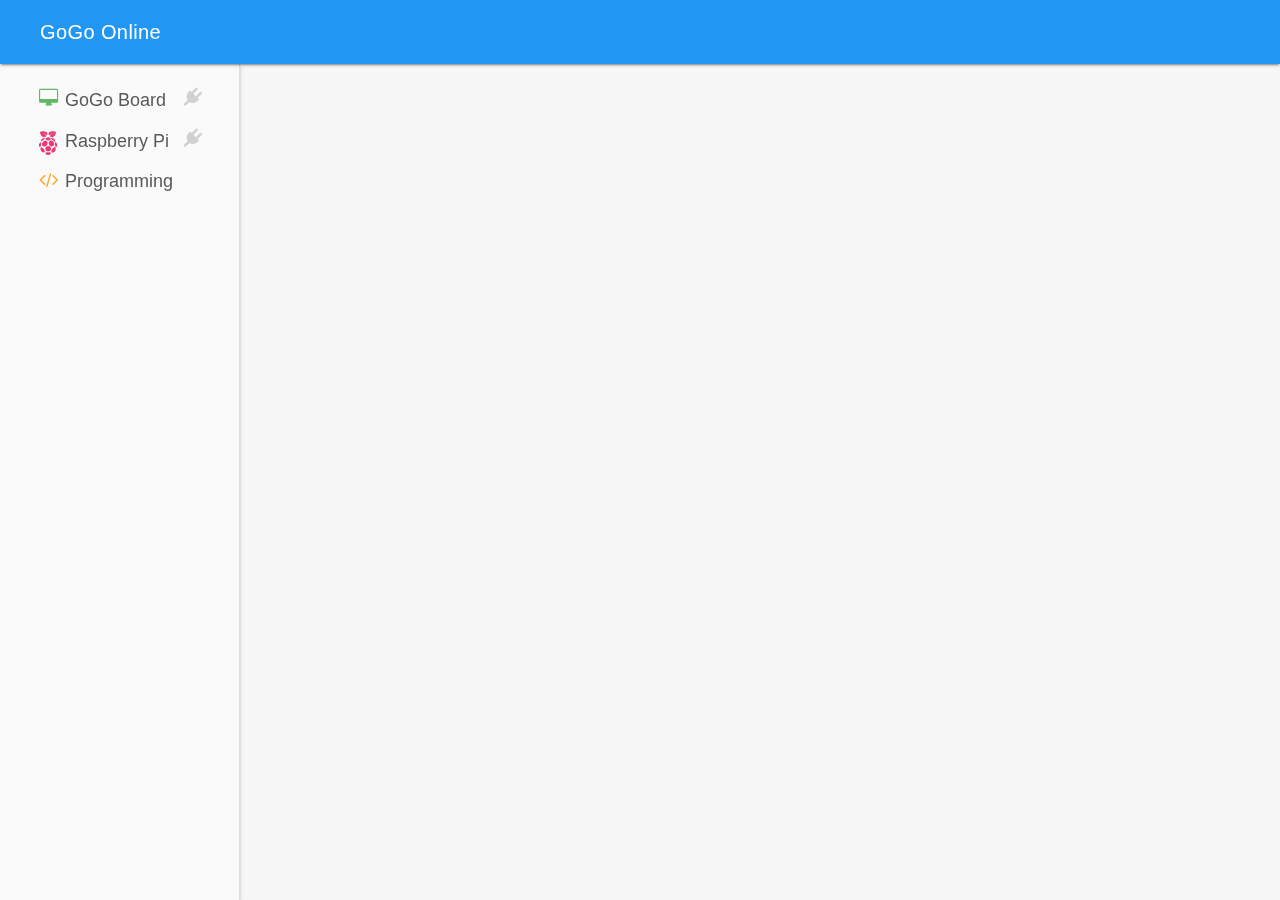
==== commit 01e0bfcd: "Updated base" ====
--- a/index.html
+++ b/index.html
@@ -3,7 +3,7 @@
 <head>
   <meta charset="utf-8">
   <title>GoGo Online</title>
-  <base href="/">
+  <base href="https://lilcmu.github.io/gogo-online/">
   <link rel="stylesheet" href="assets/css/material.blue-red.min.css" />
   <!-- <link rel="stylesheet" href="assets/paper/bootstrap.min.css" /> -->
   <link rel="stylesheet" href="assets/css/paper-dashboard.css" />
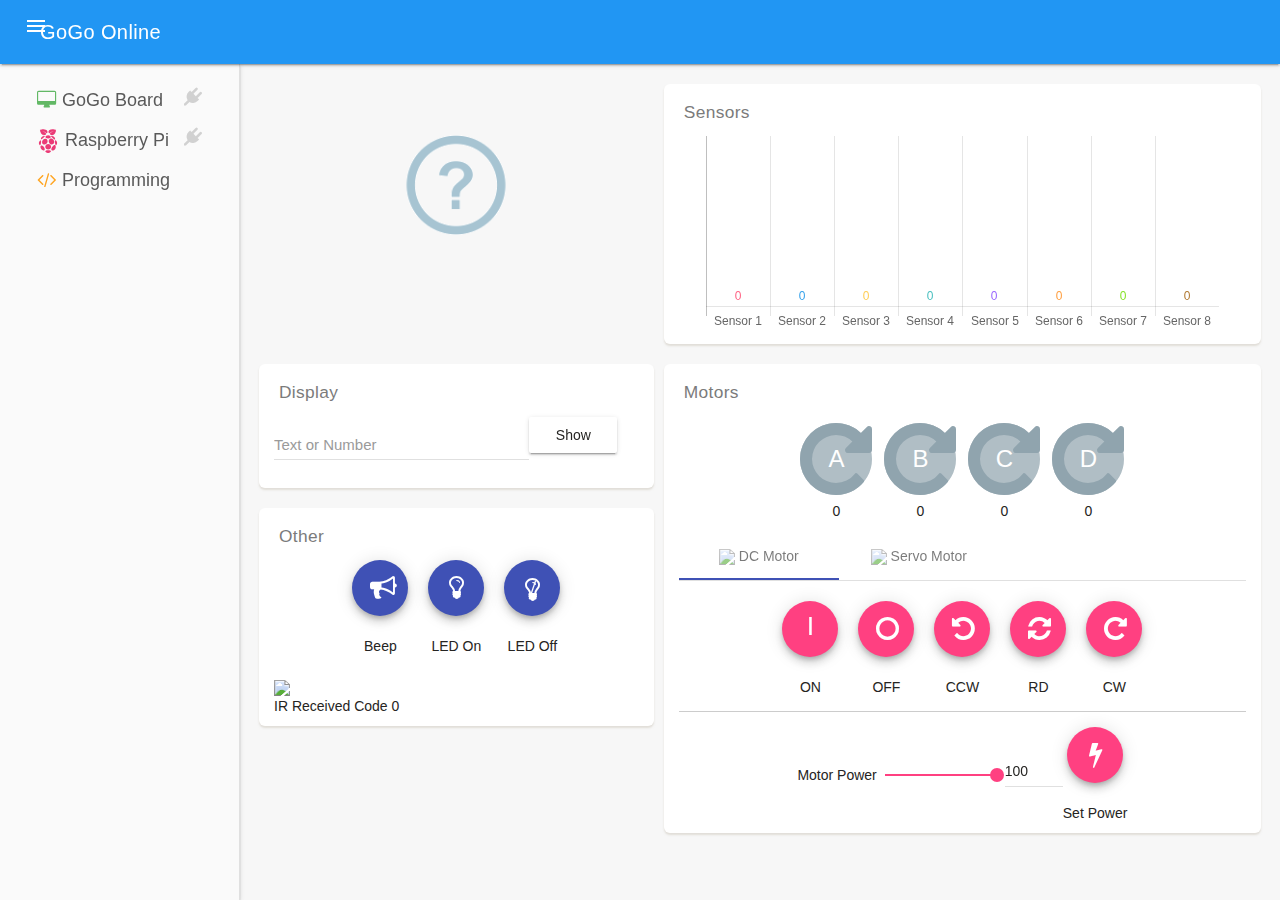
==== commit 9c38886e: "no message" ====
--- a/index.html
+++ b/index.html
@@ -3,12 +3,13 @@
 <head>
   <meta charset="utf-8">
   <title>GoGo Online</title>
-  <base href="https://lilcmu.github.io/gogo-online/">
+  <base href="/">
   <link rel="stylesheet" href="assets/css/material.blue-red.min.css" />
   <!-- <link rel="stylesheet" href="assets/paper/bootstrap.min.css" /> -->
   <link rel="stylesheet" href="assets/css/paper-dashboard.css" />
   <link href="https://fonts.googleapis.com/icon?family=Material+Icons" rel="stylesheet">
   <link href="assets/css/indigo-pink.css" rel="stylesheet">
+  <link href="assets/font-awesome/css/font-awesome.min.css" rel="stylesheet">
   <meta name="viewport" content="width=device-width, initial-scale=1">
   <link rel="icon" type="image/x-icon" href="favicon.ico">
    <meta name="description" content="GoGo, Board, Raspberry, Pi, Education">
@@ -54,7 +55,17 @@
    <script type="text/javascript" src="/assets/tinker/js/init.js"></script>
    <script src="/assets/tinker/dist/keyboard.js"></script> -->
 
-<link href="app.452a6675a7804a3d2cb2.css" rel="stylesheet"></head>
+   <script>
+   (function(){
+     var redirect = sessionStorage.redirect;
+     delete sessionStorage.redirect;
+     if (redirect && redirect != location.href) {
+       history.replaceState(null, null, redirect);
+     }
+   })();
+ </script>
+ 
+<link href="/app.34e3f9ab0520b447e2da.css" rel="stylesheet"></head>
 <body>
   <root-app>
     <div class="loading spinner">
@@ -66,41 +77,7 @@
 		</div>
 	</root-app>
 
-
-    <script>
-      if (sessionStorage && history){
-        // simulate html5 mode server behavior on github pages - see 404.html
-        var redirect = sessionStorage.redirect;
-        delete sessionStorage.redirect;
-        if (redirect && redirect != location.href) {
-          history.replaceState(null, null, redirect);
-        }
-      }
-    </script>
-
-    <script>
-      (function(i,s,o,g,r,a,m){i['GoogleAnalyticsObject']=r;i[r]=i[r]||function(){
-                (i[r].q=i[r].q||[]).push(arguments)},i[r].l=1*new Date();a=s.createElement(o),
-              m=s.getElementsByTagName(o)[0];a.async=1;a.src=g;m.parentNode.insertBefore(a,m)
-      })(window,document,'script','https://www.google-analytics.com/analytics.js','ga');
-      ga('create', 'UA-83816046-4', 'auto');
-      ga('send', 'pageview');
-      (function(history){
-        var pushState = history.pushState;
-        history.pushState = function(state) {
-          if (typeof history.onpushstate == "function") {
-            history.onpushstate({state: state});
-          }
-          return pushState.apply(history, arguments);
-        }
-      })(window.history);
-      window.onpopstate = history.onpushstate = function(event){
-        ga('send', {
-          hitType: 'pageview',
-          page: location.pathname
-        });
-      };
-    </script>
+  <!--  -->
 <dialog-outlet></dialog-outlet>
-<script type="text/javascript" src="polyfills.452a6675a7804a3d2cb2.js"></script><script type="text/javascript" src="app.452a6675a7804a3d2cb2.js"></script></body>
+<script type="text/javascript" src="/polyfills.34e3f9ab0520b447e2da.js"></script><script type="text/javascript" src="/app.34e3f9ab0520b447e2da.js"></script></body>
 </html>
--- a/app.34e3f9ab0520b447e2da.css
+++ b/app.34e3f9ab0520b447e2da.css
@@ -0,0 +1,13663 @@
+/* http://prismjs.com/download.html?themes=prism&languages=markup+css+clike+javascript */
+/**
+ * prism.js default theme for JavaScript, CSS and HTML
+ * Based on dabblet (http://dabblet.com)
+ * @author Lea Verou
+ */
+
+code[class*="language-"],
+pre[class*="language-"] {
+	color: black;
+	background: none;
+	text-shadow: 0 1px white;
+	font-family: Consolas, Monaco, 'Andale Mono', 'Ubuntu Mono', monospace;
+	text-align: left;
+	white-space: pre;
+	word-spacing: normal;
+	word-break: normal;
+	word-wrap: normal;
+	line-height: 1.5;
+
+	-moz-tab-size: 4;
+	-o-tab-size: 4;
+	tab-size: 4;
+
+	-webkit-hyphens: none;
+	-moz-hyphens: none;
+	-ms-hyphens: none;
+	hyphens: none;
+}
+
+pre[class*="language-"]::-moz-selection, pre[class*="language-"] ::-moz-selection,
+code[class*="language-"]::-moz-selection, code[class*="language-"] ::-moz-selection {
+	text-shadow: none;
+	background: #b3d4fc;
+}
+
+pre[class*="language-"]::selection, pre[class*="language-"] ::selection,
+code[class*="language-"]::selection, code[class*="language-"] ::selection {
+	text-shadow: none;
+	background: #b3d4fc;
+}
+
+@media print {
+	code[class*="language-"],
+	pre[class*="language-"] {
+		text-shadow: none;
+	}
+}
+
+/* Code blocks */
+pre[class*="language-"] {
+	padding: 1em;
+	margin: .5em 0;
+	overflow: auto;
+}
+
+:not(pre) > code[class*="language-"],
+pre[class*="language-"] {
+	background: #f5f2f0;
+}
+
+/* Inline code */
+:not(pre) > code[class*="language-"] {
+	padding: .1em;
+	border-radius: .3em;
+	white-space: normal;
+}
+
+.token.comment,
+.token.prolog,
+.token.doctype,
+.token.cdata {
+	color: slategray;
+}
+
+.token.punctuation {
+	color: #999;
+}
+
+.namespace {
+	opacity: .7;
+}
+
+.token.property,
+.token.tag,
+.token.boolean,
+.token.number,
+.token.constant,
+.token.symbol,
+.token.deleted {
+	color: #905;
+}
+
+.token.selector,
+.token.attr-name,
+.token.string,
+.token.char,
+.token.builtin,
+.token.inserted {
+	color: #690;
+}
+
+.token.operator,
+.token.entity,
+.token.url,
+.language-css .token.string,
+.style .token.string {
+	color: #a67f59;
+	background: hsla(0, 0%, 100%, .5);
+}
+
+.token.atrule,
+.token.attr-value,
+.token.keyword {
+	color: #07a;
+}
+
+.token.function {
+	color: #DD4A68;
+}
+
+.token.regex,
+.token.important,
+.token.variable {
+	color: #e90;
+}
+
+.token.important,
+.token.bold {
+	font-weight: bold;
+}
+.token.italic {
+	font-style: italic;
+}
+
+.token.entity {
+	cursor: help;
+}
+
+.color-red-50 { color: #ffebee; }
+.bg-red-50 { background-color: #ffebee; }
+.border-red-50 { border-color: #ffebee; }
+.fill-red-50 { fill: #ffebee; }
+.stroke-red-50 { stroke: #ffebee; }
+.color-red-100 { color: #ffcdd2; }
+.bg-red-100 { background-color: #ffcdd2; }
+.border-red-100 { border-color: #ffcdd2; }
+.fill-red-100 { fill: #ffcdd2; }
+.stroke-red-100 { stroke: #ffcdd2; }
+.color-red-200 { color: #ef9a9a; }
+.bg-red-200 { background-color: #ef9a9a; }
+.border-red-200 { border-color: #ef9a9a; }
+.fill-red-200 { fill: #ef9a9a; }
+.stroke-red-200 { stroke: #ef9a9a; }
+.color-red-300 { color: #e57373; }
+.bg-red-300 { background-color: #e57373; }
+.border-red-300 { border-color: #e57373; }
+.fill-red-300 { fill: #e57373; }
+.stroke-red-300 { stroke: #e57373; }
+.color-red-400 { color: #ef5350; }
+.bg-red-400 { background-color: #ef5350; }
+.border-red-400 { border-color: #ef5350; }
+.fill-red-400 { fill: #ef5350; }
+.stroke-red-400 { stroke: #ef5350; }
+.color-red-500 { color: #f44336; }
+.bg-red-500 { background-color: #f44336; }
+.border-red-500 { border-color: #f44336; }
+.fill-red-500 { fill: #f44336; }
+.stroke-red-500 { stroke: #f44336; }
+.color-red-600 { color: #e53935; }
+.bg-red-600 { background-color: #e53935; }
+.border-red-600 { border-color: #e53935; }
+.fill-red-600 { fill: #e53935; }
+.stroke-red-600 { stroke: #e53935; }
+.color-red-700 { color: #d32f2f; }
+.bg-red-700 { background-color: #d32f2f; }
+.border-red-700 { border-color: #d32f2f; }
+.fill-red-700 { fill: #d32f2f; }
+.stroke-red-700 { stroke: #d32f2f; }
+.color-red-800 { color: #c62828; }
+.bg-red-800 { background-color: #c62828; }
+.border-red-800 { border-color: #c62828; }
+.fill-red-800 { fill: #c62828; }
+.stroke-red-800 { stroke: #c62828; }
+.color-red-900 { color: #b71c1c; }
+.bg-red-900 { background-color: #b71c1c; }
+.border-red-900 { border-color: #b71c1c; }
+.fill-red-900 { fill: #b71c1c; }
+.stroke-red-900 { stroke: #b71c1c; }
+.color-red-a100 { color: #ff8a80; }
+.bg-red-a100 { background-color: #ff8a80; }
+.border-red-a100 { border-color: #ff8a80; }
+.fill-red-a100 { fill: #ff8a80; }
+.stroke-red-a100 { stroke: #ff8a80; }
+.color-red-a200 { color: #ff5252; }
+.bg-red-a200 { background-color: #ff5252; }
+.border-red-a200 { border-color: #ff5252; }
+.fill-red-a200 { fill: #ff5252; }
+.stroke-red-a200 { stroke: #ff5252; }
+.color-red-a400 { color: #ff1744; }
+.bg-red-a400 { background-color: #ff1744; }
+.border-red-a400 { border-color: #ff1744; }
+.fill-red-a400 { fill: #ff1744; }
+.stroke-red-a400 { stroke: #ff1744; }
+.color-red-a700 { color: #d50000; }
+.bg-red-a700 { background-color: #d50000; }
+.border-red-a700 { border-color: #d50000; }
+.fill-red-a700 { fill: #d50000; }
+.stroke-red-a700 { stroke: #d50000; }
+
+
+.color-pink-50 { color: #fce4ec; }
+.bg-pink-50 { background-color: #fce4ec; }
+.border-pink-50 { border-color: #fce4ec; }
+.fill-pink-50 { fill: #fce4ec; }
+.stroke-pink-50 { stroke: #fce4ec; }
+.color-pink-100 { color: #f8bbd0; }
+.bg-pink-100 { background-color: #f8bbd0; }
+.border-pink-100 { border-color: #f8bbd0; }
+.fill-pink-100 { fill: #f8bbd0; }
+.stroke-pink-100 { stroke: #f8bbd0; }
+.color-pink-200 { color: #f48fb1; }
+.bg-pink-200 { background-color: #f48fb1; }
+.border-pink-200 { border-color: #f48fb1; }
+.fill-pink-200 { fill: #f48fb1; }
+.stroke-pink-200 { stroke: #f48fb1; }
+.color-pink-300 { color: #f06292; }
+.bg-pink-300 { background-color: #f06292; }
+.border-pink-300 { border-color: #f06292; }
+.fill-pink-300 { fill: #f06292; }
+.stroke-pink-300 { stroke: #f06292; }
+.color-pink-400 { color: #ec407a; }
+.bg-pink-400 { background-color: #ec407a; }
+.border-pink-400 { border-color: #ec407a; }
+.fill-pink-400 { fill: #ec407a; }
+.stroke-pink-400 { stroke: #ec407a; }
+.color-pink-500 { color: #e91e63; }
+.bg-pink-500 { background-color: #e91e63; }
+.border-pink-500 { border-color: #e91e63; }
+.fill-pink-500 { fill: #e91e63; }
+.stroke-pink-500 { stroke: #e91e63; }
+.color-pink-600 { color: #d81b60; }
+.bg-pink-600 { background-color: #d81b60; }
+.border-pink-600 { border-color: #d81b60; }
+.fill-pink-600 { fill: #d81b60; }
+.stroke-pink-600 { stroke: #d81b60; }
+.color-pink-700 { color: #c2185b; }
+.bg-pink-700 { background-color: #c2185b; }
+.border-pink-700 { border-color: #c2185b; }
+.fill-pink-700 { fill: #c2185b; }
+.stroke-pink-700 { stroke: #c2185b; }
+.color-pink-800 { color: #ad1457; }
+.bg-pink-800 { background-color: #ad1457; }
+.border-pink-800 { border-color: #ad1457; }
+.fill-pink-800 { fill: #ad1457; }
+.stroke-pink-800 { stroke: #ad1457; }
+.color-pink-900 { color: #880e4f; }
+.bg-pink-900 { background-color: #880e4f; }
+.border-pink-900 { border-color: #880e4f; }
+.fill-pink-900 { fill: #880e4f; }
+.stroke-pink-900 { stroke: #880e4f; }
+.color-pink-a100 { color: #ff80ab; }
+.bg-pink-a100 { background-color: #ff80ab; }
+.border-pink-a100 { border-color: #ff80ab; }
+.fill-pink-a100 { fill: #ff80ab; }
+.stroke-pink-a100 { stroke: #ff80ab; }
+.color-pink-a200 { color: #ff4081; }
+.bg-pink-a200 { background-color: #ff4081; }
+.border-pink-a200 { border-color: #ff4081; }
+.fill-pink-a200 { fill: #ff4081; }
+.stroke-pink-a200 { stroke: #ff4081; }
+.color-pink-a400 { color: #f50057; }
+.bg-pink-a400 { background-color: #f50057; }
+.border-pink-a400 { border-color: #f50057; }
+.fill-pink-a400 { fill: #f50057; }
+.stroke-pink-a400 { stroke: #f50057; }
+.color-pink-a700 { color: #c51162; }
+.bg-pink-a700 { background-color: #c51162; }
+.border-pink-a700 { border-color: #c51162; }
+.fill-pink-a700 { fill: #c51162; }
+.stroke-pink-a700 { stroke: #c51162; }
+
+
+.color-purple-50 { color: #f3e5f5; }
+.bg-purple-50 { background-color: #f3e5f5; }
+.border-purple-50 { border-color: #f3e5f5; }
+.fill-purple-50 { fill: #f3e5f5; }
+.stroke-purple-50 { stroke: #f3e5f5; }
+.color-purple-100 { color: #e1bee7; }
+.bg-purple-100 { background-color: #e1bee7; }
+.border-purple-100 { border-color: #e1bee7; }
+.fill-purple-100 { fill: #e1bee7; }
+.stroke-purple-100 { stroke: #e1bee7; }
+.color-purple-200 { color: #ce93d8; }
+.bg-purple-200 { background-color: #ce93d8; }
+.border-purple-200 { border-color: #ce93d8; }
+.fill-purple-200 { fill: #ce93d8; }
+.stroke-purple-200 { stroke: #ce93d8; }
+.color-purple-300 { color: #ba68c8; }
+.bg-purple-300 { background-color: #ba68c8; }
+.border-purple-300 { border-color: #ba68c8; }
+.fill-purple-300 { fill: #ba68c8; }
+.stroke-purple-300 { stroke: #ba68c8; }
+.color-purple-400 { color: #ab47bc; }
+.bg-purple-400 { background-color: #ab47bc; }
+.border-purple-400 { border-color: #ab47bc; }
+.fill-purple-400 { fill: #ab47bc; }
+.stroke-purple-400 { stroke: #ab47bc; }
+.color-purple-500 { color: #9c27b0; }
+.bg-purple-500 { background-color: #9c27b0; }
+.border-purple-500 { border-color: #9c27b0; }
+.fill-purple-500 { fill: #9c27b0; }
+.stroke-purple-500 { stroke: #9c27b0; }
+.color-purple-600 { color: #8e24aa; }
+.bg-purple-600 { background-color: #8e24aa; }
+.border-purple-600 { border-color: #8e24aa; }
+.fill-purple-600 { fill: #8e24aa; }
+.stroke-purple-600 { stroke: #8e24aa; }
+.color-purple-700 { color: #7b1fa2; }
+.bg-purple-700 { background-color: #7b1fa2; }
+.border-purple-700 { border-color: #7b1fa2; }
+.fill-purple-700 { fill: #7b1fa2; }
+.stroke-purple-700 { stroke: #7b1fa2; }
+.color-purple-800 { color: #6a1b9a; }
+.bg-purple-800 { background-color: #6a1b9a; }
+.border-purple-800 { border-color: #6a1b9a; }
+.fill-purple-800 { fill: #6a1b9a; }
+.stroke-purple-800 { stroke: #6a1b9a; }
+.color-purple-900 { color: #4a148c; }
+.bg-purple-900 { background-color: #4a148c; }
+.border-purple-900 { border-color: #4a148c; }
+.fill-purple-900 { fill: #4a148c; }
+.stroke-purple-900 { stroke: #4a148c; }
+.color-purple-a100 { color: #ea80fc; }
+.bg-purple-a100 { background-color: #ea80fc; }
+.border-purple-a100 { border-color: #ea80fc; }
+.fill-purple-a100 { fill: #ea80fc; }
+.stroke-purple-a100 { stroke: #ea80fc; }
+.color-purple-a200 { color: #e040fb; }
+.bg-purple-a200 { background-color: #e040fb; }
+.border-purple-a200 { border-color: #e040fb; }
+.fill-purple-a200 { fill: #e040fb; }
+.stroke-purple-a200 { stroke: #e040fb; }
+.color-purple-a400 { color: #d500f9; }
+.bg-purple-a400 { background-color: #d500f9; }
+.border-purple-a400 { border-color: #d500f9; }
+.fill-purple-a400 { fill: #d500f9; }
+.stroke-purple-a400 { stroke: #d500f9; }
+.color-purple-a700 { color: #aa00ff; }
+.bg-purple-a700 { background-color: #aa00ff; }
+.border-purple-a700 { border-color: #aa00ff; }
+.fill-purple-a700 { fill: #aa00ff; }
+.stroke-purple-a700 { stroke: #aa00ff; }
+
+
+.color-deep-purple-50 { color: #ede7f6; }
+.bg-deep-purple-50 { background-color: #ede7f6; }
+.border-deep-purple-50 { border-color: #ede7f6; }
+.fill-deep-purple-50 { fill: #ede7f6; }
+.stroke-deep-purple-50 { stroke: #ede7f6; }
+.color-deep-purple-100 { color: #d1c4e9; }
+.bg-deep-purple-100 { background-color: #d1c4e9; }
+.border-deep-purple-100 { border-color: #d1c4e9; }
+.fill-deep-purple-100 { fill: #d1c4e9; }
+.stroke-deep-purple-100 { stroke: #d1c4e9; }
+.color-deep-purple-200 { color: #b39ddb; }
+.bg-deep-purple-200 { background-color: #b39ddb; }
+.border-deep-purple-200 { border-color: #b39ddb; }
+.fill-deep-purple-200 { fill: #b39ddb; }
+.stroke-deep-purple-200 { stroke: #b39ddb; }
+.color-deep-purple-300 { color: #9575cd; }
+.bg-deep-purple-300 { background-color: #9575cd; }
+.border-deep-purple-300 { border-color: #9575cd; }
+.fill-deep-purple-300 { fill: #9575cd; }
+.stroke-deep-purple-300 { stroke: #9575cd; }
+.color-deep-purple-400 { color: #7e57c2; }
+.bg-deep-purple-400 { background-color: #7e57c2; }
+.border-deep-purple-400 { border-color: #7e57c2; }
+.fill-deep-purple-400 { fill: #7e57c2; }
+.stroke-deep-purple-400 { stroke: #7e57c2; }
+.color-deep-purple-500 { color: #673ab7; }
+.bg-deep-purple-500 { background-color: #673ab7; }
+.border-deep-purple-500 { border-color: #673ab7; }
+.fill-deep-purple-500 { fill: #673ab7; }
+.stroke-deep-purple-500 { stroke: #673ab7; }
+.color-deep-purple-600 { color: #5e35b1; }
+.bg-deep-purple-600 { background-color: #5e35b1; }
+.border-deep-purple-600 { border-color: #5e35b1; }
+.fill-deep-purple-600 { fill: #5e35b1; }
+.stroke-deep-purple-600 { stroke: #5e35b1; }
+.color-deep-purple-700 { color: #512da8; }
+.bg-deep-purple-700 { background-color: #512da8; }
+.border-deep-purple-700 { border-color: #512da8; }
+.fill-deep-purple-700 { fill: #512da8; }
+.stroke-deep-purple-700 { stroke: #512da8; }
+.color-deep-purple-800 { color: #4527a0; }
+.bg-deep-purple-800 { background-color: #4527a0; }
+.border-deep-purple-800 { border-color: #4527a0; }
+.fill-deep-purple-800 { fill: #4527a0; }
+.stroke-deep-purple-800 { stroke: #4527a0; }
+.color-deep-purple-900 { color: #311b92; }
+.bg-deep-purple-900 { background-color: #311b92; }
+.border-deep-purple-900 { border-color: #311b92; }
+.fill-deep-purple-900 { fill: #311b92; }
+.stroke-deep-purple-900 { stroke: #311b92; }
+.color-deep-purple-a100 { color: #b388ff; }
+.bg-deep-purple-a100 { background-color: #b388ff; }
+.border-deep-purple-a100 { border-color: #b388ff; }
+.fill-deep-purple-a100 { fill: #b388ff; }
+.stroke-deep-purple-a100 { stroke: #b388ff; }
+.color-deep-purple-a200 { color: #7c4dff; }
+.bg-deep-purple-a200 { background-color: #7c4dff; }
+.border-deep-purple-a200 { border-color: #7c4dff; }
+.fill-deep-purple-a200 { fill: #7c4dff; }
+.stroke-deep-purple-a200 { stroke: #7c4dff; }
+.color-deep-purple-a400 { color: #651fff; }
+.bg-deep-purple-a400 { background-color: #651fff; }
+.border-deep-purple-a400 { border-color: #651fff; }
+.fill-deep-purple-a400 { fill: #651fff; }
+.stroke-deep-purple-a400 { stroke: #651fff; }
+.color-deep-purple-a700 { color: #6200ea; }
+.bg-deep-purple-a700 { background-color: #6200ea; }
+.border-deep-purple-a700 { border-color: #6200ea; }
+.fill-deep-purple-a700 { fill: #6200ea; }
+.stroke-deep-purple-a700 { stroke: #6200ea; }
+
+
+.color-indigo-50 { color: #e8eaf6; }
+.bg-indigo-50 { background-color: #e8eaf6; }
+.border-indigo-50 { border-color: #e8eaf6; }
+.fill-indigo-50 { fill: #e8eaf6; }
+.stroke-indigo-50 { stroke: #e8eaf6; }
+.color-indigo-100 { color: #c5cae9; }
+.bg-indigo-100 { background-color: #c5cae9; }
+.border-indigo-100 { border-color: #c5cae9; }
+.fill-indigo-100 { fill: #c5cae9; }
+.stroke-indigo-100 { stroke: #c5cae9; }
+.color-indigo-200 { color: #9fa8da; }
+.bg-indigo-200 { background-color: #9fa8da; }
+.border-indigo-200 { border-color: #9fa8da; }
+.fill-indigo-200 { fill: #9fa8da; }
+.stroke-indigo-200 { stroke: #9fa8da; }
+.color-indigo-300 { color: #7986cb; }
+.bg-indigo-300 { background-color: #7986cb; }
+.border-indigo-300 { border-color: #7986cb; }
+.fill-indigo-300 { fill: #7986cb; }
+.stroke-indigo-300 { stroke: #7986cb; }
+.color-indigo-400 { color: #5c6bc0; }
+.bg-indigo-400 { background-color: #5c6bc0; }
+.border-indigo-400 { border-color: #5c6bc0; }
+.fill-indigo-400 { fill: #5c6bc0; }
+.stroke-indigo-400 { stroke: #5c6bc0; }
+.color-indigo-500 { color: #3f51b5; }
+.bg-indigo-500 { background-color: #3f51b5; }
+.border-indigo-500 { border-color: #3f51b5; }
+.fill-indigo-500 { fill: #3f51b5; }
+.stroke-indigo-500 { stroke: #3f51b5; }
+.color-indigo-600 { color: #3949ab; }
+.bg-indigo-600 { background-color: #3949ab; }
+.border-indigo-600 { border-color: #3949ab; }
+.fill-indigo-600 { fill: #3949ab; }
+.stroke-indigo-600 { stroke: #3949ab; }
+.color-indigo-700 { color: #303f9f; }
+.bg-indigo-700 { background-color: #303f9f; }
+.border-indigo-700 { border-color: #303f9f; }
+.fill-indigo-700 { fill: #303f9f; }
+.stroke-indigo-700 { stroke: #303f9f; }
+.color-indigo-800 { color: #283593; }
+.bg-indigo-800 { background-color: #283593; }
+.border-indigo-800 { border-color: #283593; }
+.fill-indigo-800 { fill: #283593; }
+.stroke-indigo-800 { stroke: #283593; }
+.color-indigo-900 { color: #1a237e; }
+.bg-indigo-900 { background-color: #1a237e; }
+.border-indigo-900 { border-color: #1a237e; }
+.fill-indigo-900 { fill: #1a237e; }
+.stroke-indigo-900 { stroke: #1a237e; }
+.color-indigo-a100 { color: #8c9eff; }
+.bg-indigo-a100 { background-color: #8c9eff; }
+.border-indigo-a100 { border-color: #8c9eff; }
+.fill-indigo-a100 { fill: #8c9eff; }
+.stroke-indigo-a100 { stroke: #8c9eff; }
+.color-indigo-a200 { color: #536dfe; }
+.bg-indigo-a200 { background-color: #536dfe; }
+.border-indigo-a200 { border-color: #536dfe; }
+.fill-indigo-a200 { fill: #536dfe; }
+.stroke-indigo-a200 { stroke: #536dfe; }
+.color-indigo-a400 { color: #3d5afe; }
+.bg-indigo-a400 { background-color: #3d5afe; }
+.border-indigo-a400 { border-color: #3d5afe; }
+.fill-indigo-a400 { fill: #3d5afe; }
+.stroke-indigo-a400 { stroke: #3d5afe; }
+.color-indigo-a700 { color: #304ffe; }
+.bg-indigo-a700 { background-color: #304ffe; }
+.border-indigo-a700 { border-color: #304ffe; }
+.fill-indigo-a700 { fill: #304ffe; }
+.stroke-indigo-a700 { stroke: #304ffe; }
+
+
+.color-blue-50 { color: #e3f2fd; }
+.bg-blue-50 { background-color: #e3f2fd; }
+.border-blue-50 { border-color: #e3f2fd; }
+.fill-blue-50 { fill: #e3f2fd; }
+.stroke-blue-50 { stroke: #e3f2fd; }
+.color-blue-100 { color: #bbdefb; }
+.bg-blue-100 { background-color: #bbdefb; }
+.border-blue-100 { border-color: #bbdefb; }
+.fill-blue-100 { fill: #bbdefb; }
+.stroke-blue-100 { stroke: #bbdefb; }
+.color-blue-200 { color: #90caf9; }
+.bg-blue-200 { background-color: #90caf9; }
+.border-blue-200 { border-color: #90caf9; }
+.fill-blue-200 { fill: #90caf9; }
+.stroke-blue-200 { stroke: #90caf9; }
+.color-blue-300 { color: #64b5f6; }
+.bg-blue-300 { background-color: #64b5f6; }
+.border-blue-300 { border-color: #64b5f6; }
+.fill-blue-300 { fill: #64b5f6; }
+.stroke-blue-300 { stroke: #64b5f6; }
+.color-blue-400 { color: #42a5f5; }
+.bg-blue-400 { background-color: #42a5f5; }
+.border-blue-400 { border-color: #42a5f5; }
+.fill-blue-400 { fill: #42a5f5; }
+.stroke-blue-400 { stroke: #42a5f5; }
+.color-blue-500 { color: #2196f3; }
+.bg-blue-500 { background-color: #2196f3; }
+.border-blue-500 { border-color: #2196f3; }
+.fill-blue-500 { fill: #2196f3; }
+.stroke-blue-500 { stroke: #2196f3; }
+.color-blue-600 { color: #1e88e5; }
+.bg-blue-600 { background-color: #1e88e5; }
+.border-blue-600 { border-color: #1e88e5; }
+.fill-blue-600 { fill: #1e88e5; }
+.stroke-blue-600 { stroke: #1e88e5; }
+.color-blue-700 { color: #1976d2; }
+.bg-blue-700 { background-color: #1976d2; }
+.border-blue-700 { border-color: #1976d2; }
+.fill-blue-700 { fill: #1976d2; }
+.stroke-blue-700 { stroke: #1976d2; }
+.color-blue-800 { color: #1565c0; }
+.bg-blue-800 { background-color: #1565c0; }
+.border-blue-800 { border-color: #1565c0; }
+.fill-blue-800 { fill: #1565c0; }
+.stroke-blue-800 { stroke: #1565c0; }
+.color-blue-900 { color: #0d47a1; }
+.bg-blue-900 { background-color: #0d47a1; }
+.border-blue-900 { border-color: #0d47a1; }
+.fill-blue-900 { fill: #0d47a1; }
+.stroke-blue-900 { stroke: #0d47a1; }
+.color-blue-a100 { color: #82b1ff; }
+.bg-blue-a100 { background-color: #82b1ff; }
+.border-blue-a100 { border-color: #82b1ff; }
+.fill-blue-a100 { fill: #82b1ff; }
+.stroke-blue-a100 { stroke: #82b1ff; }
+.color-blue-a200 { color: #448aff; }
+.bg-blue-a200 { background-color: #448aff; }
+.border-blue-a200 { border-color: #448aff; }
+.fill-blue-a200 { fill: #448aff; }
+.stroke-blue-a200 { stroke: #448aff; }
+.color-blue-a400 { color: #2979ff; }
+.bg-blue-a400 { background-color: #2979ff; }
+.border-blue-a400 { border-color: #2979ff; }
+.fill-blue-a400 { fill: #2979ff; }
+.stroke-blue-a400 { stroke: #2979ff; }
+.color-blue-a700 { color: #2962ff; }
+.bg-blue-a700 { background-color: #2962ff; }
+.border-blue-a700 { border-color: #2962ff; }
+.fill-blue-a700 { fill: #2962ff; }
+.stroke-blue-a700 { stroke: #2962ff; }
+
+
+.color-light-blue-50 { color: #e1f5fe; }
+.bg-light-blue-50 { background-color: #e1f5fe; }
+.border-light-blue-50 { border-color: #e1f5fe; }
+.fill-light-blue-50 { fill: #e1f5fe; }
+.stroke-light-blue-50 { stroke: #e1f5fe; }
+.color-light-blue-100 { color: #b3e5fc; }
+.bg-light-blue-100 { background-color: #b3e5fc; }
+.border-light-blue-100 { border-color: #b3e5fc; }
+.fill-light-blue-100 { fill: #b3e5fc; }
+.stroke-light-blue-100 { stroke: #b3e5fc; }
+.color-light-blue-200 { color: #81d4fa; }
+.bg-light-blue-200 { background-color: #81d4fa; }
+.border-light-blue-200 { border-color: #81d4fa; }
+.fill-light-blue-200 { fill: #81d4fa; }
+.stroke-light-blue-200 { stroke: #81d4fa; }
+.color-light-blue-300 { color: #4fc3f7; }
+.bg-light-blue-300 { background-color: #4fc3f7; }
+.border-light-blue-300 { border-color: #4fc3f7; }
+.fill-light-blue-300 { fill: #4fc3f7; }
+.stroke-light-blue-300 { stroke: #4fc3f7; }
+.color-light-blue-400 { color: #29b6f6; }
+.bg-light-blue-400 { background-color: #29b6f6; }
+.border-light-blue-400 { border-color: #29b6f6; }
+.fill-light-blue-400 { fill: #29b6f6; }
+.stroke-light-blue-400 { stroke: #29b6f6; }
+.color-light-blue-500 { color: #03a9f4; }
+.bg-light-blue-500 { background-color: #03a9f4; }
+.border-light-blue-500 { border-color: #03a9f4; }
+.fill-light-blue-500 { fill: #03a9f4; }
+.stroke-light-blue-500 { stroke: #03a9f4; }
+.color-light-blue-600 { color: #039be5; }
+.bg-light-blue-600 { background-color: #039be5; }
+.border-light-blue-600 { border-color: #039be5; }
+.fill-light-blue-600 { fill: #039be5; }
+.stroke-light-blue-600 { stroke: #039be5; }
+.color-light-blue-700 { color: #0288d1; }
+.bg-light-blue-700 { background-color: #0288d1; }
+.border-light-blue-700 { border-color: #0288d1; }
+.fill-light-blue-700 { fill: #0288d1; }
+.stroke-light-blue-700 { stroke: #0288d1; }
+.color-light-blue-800 { color: #0277bd; }
+.bg-light-blue-800 { background-color: #0277bd; }
+.border-light-blue-800 { border-color: #0277bd; }
+.fill-light-blue-800 { fill: #0277bd; }
+.stroke-light-blue-800 { stroke: #0277bd; }
+.color-light-blue-900 { color: #01579b; }
+.bg-light-blue-900 { background-color: #01579b; }
+.border-light-blue-900 { border-color: #01579b; }
+.fill-light-blue-900 { fill: #01579b; }
+.stroke-light-blue-900 { stroke: #01579b; }
+.color-light-blue-a100 { color: #80d8ff; }
+.bg-light-blue-a100 { background-color: #80d8ff; }
+.border-light-blue-a100 { border-color: #80d8ff; }
+.fill-light-blue-a100 { fill: #80d8ff; }
+.stroke-light-blue-a100 { stroke: #80d8ff; }
+.color-light-blue-a200 { color: #40c4ff; }
+.bg-light-blue-a200 { background-color: #40c4ff; }
+.border-light-blue-a200 { border-color: #40c4ff; }
+.fill-light-blue-a200 { fill: #40c4ff; }
+.stroke-light-blue-a200 { stroke: #40c4ff; }
+.color-light-blue-a400 { color: #00b0ff; }
+.bg-light-blue-a400 { background-color: #00b0ff; }
+.border-light-blue-a400 { border-color: #00b0ff; }
+.fill-light-blue-a400 { fill: #00b0ff; }
+.stroke-light-blue-a400 { stroke: #00b0ff; }
+.color-light-blue-a700 { color: #0091ea; }
+.bg-light-blue-a700 { background-color: #0091ea; }
+.border-light-blue-a700 { border-color: #0091ea; }
+.fill-light-blue-a700 { fill: #0091ea; }
+.stroke-light-blue-a700 { stroke: #0091ea; }
+
+
+.color-cyan-50 { color: #e0f7fa; }
+.bg-cyan-50 { background-color: #e0f7fa; }
+.border-cyan-50 { border-color: #e0f7fa; }
+.fill-cyan-50 { fill: #e0f7fa; }
+.stroke-cyan-50 { stroke: #e0f7fa; }
+.color-cyan-100 { color: #b2ebf2; }
+.bg-cyan-100 { background-color: #b2ebf2; }
+.border-cyan-100 { border-color: #b2ebf2; }
+.fill-cyan-100 { fill: #b2ebf2; }
+.stroke-cyan-100 { stroke: #b2ebf2; }
+.color-cyan-200 { color: #80deea; }
+.bg-cyan-200 { background-color: #80deea; }
+.border-cyan-200 { border-color: #80deea; }
+.fill-cyan-200 { fill: #80deea; }
+.stroke-cyan-200 { stroke: #80deea; }
+.color-cyan-300 { color: #4dd0e1; }
+.bg-cyan-300 { background-color: #4dd0e1; }
+.border-cyan-300 { border-color: #4dd0e1; }
+.fill-cyan-300 { fill: #4dd0e1; }
+.stroke-cyan-300 { stroke: #4dd0e1; }
+.color-cyan-400 { color: #26c6da; }
+.bg-cyan-400 { background-color: #26c6da; }
+.border-cyan-400 { border-color: #26c6da; }
+.fill-cyan-400 { fill: #26c6da; }
+.stroke-cyan-400 { stroke: #26c6da; }
+.color-cyan-500 { color: #00bcd4; }
+.bg-cyan-500 { background-color: #00bcd4; }
+.border-cyan-500 { border-color: #00bcd4; }
+.fill-cyan-500 { fill: #00bcd4; }
+.stroke-cyan-500 { stroke: #00bcd4; }
+.color-cyan-600 { color: #00acc1; }
+.bg-cyan-600 { background-color: #00acc1; }
+.border-cyan-600 { border-color: #00acc1; }
+.fill-cyan-600 { fill: #00acc1; }
+.stroke-cyan-600 { stroke: #00acc1; }
+.color-cyan-700 { color: #0097a7; }
+.bg-cyan-700 { background-color: #0097a7; }
+.border-cyan-700 { border-color: #0097a7; }
+.fill-cyan-700 { fill: #0097a7; }
+.stroke-cyan-700 { stroke: #0097a7; }
+.color-cyan-800 { color: #00838f; }
+.bg-cyan-800 { background-color: #00838f; }
+.border-cyan-800 { border-color: #00838f; }
+.fill-cyan-800 { fill: #00838f; }
+.stroke-cyan-800 { stroke: #00838f; }
+.color-cyan-900 { color: #006064; }
+.bg-cyan-900 { background-color: #006064; }
+.border-cyan-900 { border-color: #006064; }
+.fill-cyan-900 { fill: #006064; }
+.stroke-cyan-900 { stroke: #006064; }
+.color-cyan-a100 { color: #84ffff; }
+.bg-cyan-a100 { background-color: #84ffff; }
+.border-cyan-a100 { border-color: #84ffff; }
+.fill-cyan-a100 { fill: #84ffff; }
+.stroke-cyan-a100 { stroke: #84ffff; }
+.color-cyan-a200 { color: #18ffff; }
+.bg-cyan-a200 { background-color: #18ffff; }
+.border-cyan-a200 { border-color: #18ffff; }
+.fill-cyan-a200 { fill: #18ffff; }
+.stroke-cyan-a200 { stroke: #18ffff; }
+.color-cyan-a400 { color: #00e5ff; }
+.bg-cyan-a400 { background-color: #00e5ff; }
+.border-cyan-a400 { border-color: #00e5ff; }
+.fill-cyan-a400 { fill: #00e5ff; }
+.stroke-cyan-a400 { stroke: #00e5ff; }
+.color-cyan-a700 { color: #00b8d4; }
+.bg-cyan-a700 { background-color: #00b8d4; }
+.border-cyan-a700 { border-color: #00b8d4; }
+.fill-cyan-a700 { fill: #00b8d4; }
+.stroke-cyan-a700 { stroke: #00b8d4; }
+
+
+.color-teal-50 { color: #e0f2f1; }
+.bg-teal-50 { background-color: #e0f2f1; }
+.border-teal-50 { border-color: #e0f2f1; }
+.fill-teal-50 { fill: #e0f2f1; }
+.stroke-teal-50 { stroke: #e0f2f1; }
+.color-teal-100 { color: #b2dfdb; }
+.bg-teal-100 { background-color: #b2dfdb; }
+.border-teal-100 { border-color: #b2dfdb; }
+.fill-teal-100 { fill: #b2dfdb; }
+.stroke-teal-100 { stroke: #b2dfdb; }
+.color-teal-200 { color: #80cbc4; }
+.bg-teal-200 { background-color: #80cbc4; }
+.border-teal-200 { border-color: #80cbc4; }
+.fill-teal-200 { fill: #80cbc4; }
+.stroke-teal-200 { stroke: #80cbc4; }
+.color-teal-300 { color: #4db6ac; }
+.bg-teal-300 { background-color: #4db6ac; }
+.border-teal-300 { border-color: #4db6ac; }
+.fill-teal-300 { fill: #4db6ac; }
+.stroke-teal-300 { stroke: #4db6ac; }
+.color-teal-400 { color: #26a69a; }
+.bg-teal-400 { background-color: #26a69a; }
+.border-teal-400 { border-color: #26a69a; }
+.fill-teal-400 { fill: #26a69a; }
+.stroke-teal-400 { stroke: #26a69a; }
+.color-teal-500 { color: #009688; }
+.bg-teal-500 { background-color: #009688; }
+.border-teal-500 { border-color: #009688; }
+.fill-teal-500 { fill: #009688; }
+.stroke-teal-500 { stroke: #009688; }
+.color-teal-600 { color: #00897b; }
+.bg-teal-600 { background-color: #00897b; }
+.border-teal-600 { border-color: #00897b; }
+.fill-teal-600 { fill: #00897b; }
+.stroke-teal-600 { stroke: #00897b; }
+.color-teal-700 { color: #00796b; }
+.bg-teal-700 { background-color: #00796b; }
+.border-teal-700 { border-color: #00796b; }
+.fill-teal-700 { fill: #00796b; }
+.stroke-teal-700 { stroke: #00796b; }
+.color-teal-800 { color: #00695c; }
+.bg-teal-800 { background-color: #00695c; }
+.border-teal-800 { border-color: #00695c; }
+.fill-teal-800 { fill: #00695c; }
+.stroke-teal-800 { stroke: #00695c; }
+.color-teal-900 { color: #004d40; }
+.bg-teal-900 { background-color: #004d40; }
+.border-teal-900 { border-color: #004d40; }
+.fill-teal-900 { fill: #004d40; }
+.stroke-teal-900 { stroke: #004d40; }
+.color-teal-a100 { color: #a7ffeb; }
+.bg-teal-a100 { background-color: #a7ffeb; }
+.border-teal-a100 { border-color: #a7ffeb; }
+.fill-teal-a100 { fill: #a7ffeb; }
+.stroke-teal-a100 { stroke: #a7ffeb; }
+.color-teal-a200 { color: #64ffda; }
+.bg-teal-a200 { background-color: #64ffda; }
+.border-teal-a200 { border-color: #64ffda; }
+.fill-teal-a200 { fill: #64ffda; }
+.stroke-teal-a200 { stroke: #64ffda; }
+.color-teal-a400 { color: #1de9b6; }
+.bg-teal-a400 { background-color: #1de9b6; }
+.border-teal-a400 { border-color: #1de9b6; }
+.fill-teal-a400 { fill: #1de9b6; }
+.stroke-teal-a400 { stroke: #1de9b6; }
+.color-teal-a700 { color: #00bfa5; }
+.bg-teal-a700 { background-color: #00bfa5; }
+.border-teal-a700 { border-color: #00bfa5; }
+.fill-teal-a700 { fill: #00bfa5; }
+.stroke-teal-a700 { stroke: #00bfa5; }
+
+
+.color-green-50 { color: #e8f5e9; }
+.bg-green-50 { background-color: #e8f5e9; }
+.border-green-50 { border-color: #e8f5e9; }
+.fill-green-50 { fill: #e8f5e9; }
+.stroke-green-50 { stroke: #e8f5e9; }
+.color-green-100 { color: #c8e6c9; }
+.bg-green-100 { background-color: #c8e6c9; }
+.border-green-100 { border-color: #c8e6c9; }
+.fill-green-100 { fill: #c8e6c9; }
+.stroke-green-100 { stroke: #c8e6c9; }
+.color-green-200 { color: #a5d6a7; }
+.bg-green-200 { background-color: #a5d6a7; }
+.border-green-200 { border-color: #a5d6a7; }
+.fill-green-200 { fill: #a5d6a7; }
+.stroke-green-200 { stroke: #a5d6a7; }
+.color-green-300 { color: #81c784; }
+.bg-green-300 { background-color: #81c784; }
+.border-green-300 { border-color: #81c784; }
+.fill-green-300 { fill: #81c784; }
+.stroke-green-300 { stroke: #81c784; }
+.color-green-400 { color: #66bb6a; }
+.bg-green-400 { background-color: #66bb6a; }
+.border-green-400 { border-color: #66bb6a; }
+.fill-green-400 { fill: #66bb6a; }
+.stroke-green-400 { stroke: #66bb6a; }
+.color-green-500 { color: #4caf50; }
+.bg-green-500 { background-color: #4caf50; }
+.border-green-500 { border-color: #4caf50; }
+.fill-green-500 { fill: #4caf50; }
+.stroke-green-500 { stroke: #4caf50; }
+.color-green-600 { color: #43a047; }
+.bg-green-600 { background-color: #43a047; }
+.border-green-600 { border-color: #43a047; }
+.fill-green-600 { fill: #43a047; }
+.stroke-green-600 { stroke: #43a047; }
+.color-green-700 { color: #388e3c; }
+.bg-green-700 { background-color: #388e3c; }
+.border-green-700 { border-color: #388e3c; }
+.fill-green-700 { fill: #388e3c; }
+.stroke-green-700 { stroke: #388e3c; }
+.color-green-800 { color: #2e7d32; }
+.bg-green-800 { background-color: #2e7d32; }
+.border-green-800 { border-color: #2e7d32; }
+.fill-green-800 { fill: #2e7d32; }
+.stroke-green-800 { stroke: #2e7d32; }
+.color-green-900 { color: #1b5e20; }
+.bg-green-900 { background-color: #1b5e20; }
+.border-green-900 { border-color: #1b5e20; }
+.fill-green-900 { fill: #1b5e20; }
+.stroke-green-900 { stroke: #1b5e20; }
+.color-green-a100 { color: #b9f6ca; }
+.bg-green-a100 { background-color: #b9f6ca; }
+.border-green-a100 { border-color: #b9f6ca; }
+.fill-green-a100 { fill: #b9f6ca; }
+.stroke-green-a100 { stroke: #b9f6ca; }
+.color-green-a200 { color: #69f0ae; }
+.bg-green-a200 { background-color: #69f0ae; }
+.border-green-a200 { border-color: #69f0ae; }
+.fill-green-a200 { fill: #69f0ae; }
+.stroke-green-a200 { stroke: #69f0ae; }
+.color-green-a400 { color: #00e676; }
+.bg-green-a400 { background-color: #00e676; }
+.border-green-a400 { border-color: #00e676; }
+.fill-green-a400 { fill: #00e676; }
+.stroke-green-a400 { stroke: #00e676; }
+.color-green-a700 { color: #00c853; }
+.bg-green-a700 { background-color: #00c853; }
+.border-green-a700 { border-color: #00c853; }
+.fill-green-a700 { fill: #00c853; }
+.stroke-green-a700 { stroke: #00c853; }
+
+
+.color-light-green-50 { color: #f1f8e9; }
+.bg-light-green-50 { background-color: #f1f8e9; }
+.border-light-green-50 { border-color: #f1f8e9; }
+.fill-light-green-50 { fill: #f1f8e9; }
+.stroke-light-green-50 { stroke: #f1f8e9; }
+.color-light-green-100 { color: #dcedc8; }
+.bg-light-green-100 { background-color: #dcedc8; }
+.border-light-green-100 { border-color: #dcedc8; }
+.fill-light-green-100 { fill: #dcedc8; }
+.stroke-light-green-100 { stroke: #dcedc8; }
+.color-light-green-200 { color: #c5e1a5; }
+.bg-light-green-200 { background-color: #c5e1a5; }
+.border-light-green-200 { border-color: #c5e1a5; }
+.fill-light-green-200 { fill: #c5e1a5; }
+.stroke-light-green-200 { stroke: #c5e1a5; }
+.color-light-green-300 { color: #aed581; }
+.bg-light-green-300 { background-color: #aed581; }
+.border-light-green-300 { border-color: #aed581; }
+.fill-light-green-300 { fill: #aed581; }
+.stroke-light-green-300 { stroke: #aed581; }
+.color-light-green-400 { color: #9ccc65; }
+.bg-light-green-400 { background-color: #9ccc65; }
+.border-light-green-400 { border-color: #9ccc65; }
+.fill-light-green-400 { fill: #9ccc65; }
+.stroke-light-green-400 { stroke: #9ccc65; }
+.color-light-green-500 { color: #8bc34a; }
+.bg-light-green-500 { background-color: #8bc34a; }
+.border-light-green-500 { border-color: #8bc34a; }
+.fill-light-green-500 { fill: #8bc34a; }
+.stroke-light-green-500 { stroke: #8bc34a; }
+.color-light-green-600 { color: #7cb342; }
+.bg-light-green-600 { background-color: #7cb342; }
+.border-light-green-600 { border-color: #7cb342; }
+.fill-light-green-600 { fill: #7cb342; }
+.stroke-light-green-600 { stroke: #7cb342; }
+.color-light-green-700 { color: #689f38; }
+.bg-light-green-700 { background-color: #689f38; }
+.border-light-green-700 { border-color: #689f38; }
+.fill-light-green-700 { fill: #689f38; }
+.stroke-light-green-700 { stroke: #689f38; }
+.color-light-green-800 { color: #558b2f; }
+.bg-light-green-800 { background-color: #558b2f; }
+.border-light-green-800 { border-color: #558b2f; }
+.fill-light-green-800 { fill: #558b2f; }
+.stroke-light-green-800 { stroke: #558b2f; }
+.color-light-green-900 { color: #33691e; }
+.bg-light-green-900 { background-color: #33691e; }
+.border-light-green-900 { border-color: #33691e; }
+.fill-light-green-900 { fill: #33691e; }
+.stroke-light-green-900 { stroke: #33691e; }
+.color-light-green-a100 { color: #ccff90; }
+.bg-light-green-a100 { background-color: #ccff90; }
+.border-light-green-a100 { border-color: #ccff90; }
+.fill-light-green-a100 { fill: #ccff90; }
+.stroke-light-green-a100 { stroke: #ccff90; }
+.color-light-green-a200 { color: #b2ff59; }
+.bg-light-green-a200 { background-color: #b2ff59; }
+.border-light-green-a200 { border-color: #b2ff59; }
+.fill-light-green-a200 { fill: #b2ff59; }
+.stroke-light-green-a200 { stroke: #b2ff59; }
+.color-light-green-a400 { color: #76ff03; }
+.bg-light-green-a400 { background-color: #76ff03; }
+.border-light-green-a400 { border-color: #76ff03; }
+.fill-light-green-a400 { fill: #76ff03; }
+.stroke-light-green-a400 { stroke: #76ff03; }
+.color-light-green-a700 { color: #64dd17; }
+.bg-light-green-a700 { background-color: #64dd17; }
+.border-light-green-a700 { border-color: #64dd17; }
+.fill-light-green-a700 { fill: #64dd17; }
+.stroke-light-green-a700 { stroke: #64dd17; }
+
+
+.color-lime-50 { color: #f9fbe7; }
+.bg-lime-50 { background-color: #f9fbe7; }
+.border-lime-50 { border-color: #f9fbe7; }
+.fill-lime-50 { fill: #f9fbe7; }
+.stroke-lime-50 { stroke: #f9fbe7; }
+.color-lime-100 { color: #f0f4c3; }
+.bg-lime-100 { background-color: #f0f4c3; }
+.border-lime-100 { border-color: #f0f4c3; }
+.fill-lime-100 { fill: #f0f4c3; }
+.stroke-lime-100 { stroke: #f0f4c3; }
+.color-lime-200 { color: #e6ee9c; }
+.bg-lime-200 { background-color: #e6ee9c; }
+.border-lime-200 { border-color: #e6ee9c; }
+.fill-lime-200 { fill: #e6ee9c; }
+.stroke-lime-200 { stroke: #e6ee9c; }
+.color-lime-300 { color: #dce775; }
+.bg-lime-300 { background-color: #dce775; }
+.border-lime-300 { border-color: #dce775; }
+.fill-lime-300 { fill: #dce775; }
+.stroke-lime-300 { stroke: #dce775; }
+.color-lime-400 { color: #d4e157; }
+.bg-lime-400 { background-color: #d4e157; }
+.border-lime-400 { border-color: #d4e157; }
+.fill-lime-400 { fill: #d4e157; }
+.stroke-lime-400 { stroke: #d4e157; }
+.color-lime-500 { color: #cddc39; }
+.bg-lime-500 { background-color: #cddc39; }
+.border-lime-500 { border-color: #cddc39; }
+.fill-lime-500 { fill: #cddc39; }
+.stroke-lime-500 { stroke: #cddc39; }
+.color-lime-600 { color: #c0ca33; }
+.bg-lime-600 { background-color: #c0ca33; }
+.border-lime-600 { border-color: #c0ca33; }
+.fill-lime-600 { fill: #c0ca33; }
+.stroke-lime-600 { stroke: #c0ca33; }
+.color-lime-700 { color: #afb42b; }
+.bg-lime-700 { background-color: #afb42b; }
+.border-lime-700 { border-color: #afb42b; }
+.fill-lime-700 { fill: #afb42b; }
+.stroke-lime-700 { stroke: #afb42b; }
+.color-lime-800 { color: #9e9d24; }
+.bg-lime-800 { background-color: #9e9d24; }
+.border-lime-800 { border-color: #9e9d24; }
+.fill-lime-800 { fill: #9e9d24; }
+.stroke-lime-800 { stroke: #9e9d24; }
+.color-lime-900 { color: #827717; }
+.bg-lime-900 { background-color: #827717; }
+.border-lime-900 { border-color: #827717; }
+.fill-lime-900 { fill: #827717; }
+.stroke-lime-900 { stroke: #827717; }
+.color-lime-a100 { color: #f4ff81; }
+.bg-lime-a100 { background-color: #f4ff81; }
+.border-lime-a100 { border-color: #f4ff81; }
+.fill-lime-a100 { fill: #f4ff81; }
+.stroke-lime-a100 { stroke: #f4ff81; }
+.color-lime-a200 { color: #eeff41; }
+.bg-lime-a200 { background-color: #eeff41; }
+.border-lime-a200 { border-color: #eeff41; }
+.fill-lime-a200 { fill: #eeff41; }
+.stroke-lime-a200 { stroke: #eeff41; }
+.color-lime-a400 { color: #c6ff00; }
+.bg-lime-a400 { background-color: #c6ff00; }
+.border-lime-a400 { border-color: #c6ff00; }
+.fill-lime-a400 { fill: #c6ff00; }
+.stroke-lime-a400 { stroke: #c6ff00; }
+.color-lime-a700 { color: #aeea00; }
+.bg-lime-a700 { background-color: #aeea00; }
+.border-lime-a700 { border-color: #aeea00; }
+.fill-lime-a700 { fill: #aeea00; }
+.stroke-lime-a700 { stroke: #aeea00; }
+
+
+.color-yellow-50 { color: #fffde7; }
+.bg-yellow-50 { background-color: #fffde7; }
+.border-yellow-50 { border-color: #fffde7; }
+.fill-yellow-50 { fill: #fffde7; }
+.stroke-yellow-50 { stroke: #fffde7; }
+.color-yellow-100 { color: #fff9c4; }
+.bg-yellow-100 { background-color: #fff9c4; }
+.border-yellow-100 { border-color: #fff9c4; }
+.fill-yellow-100 { fill: #fff9c4; }
+.stroke-yellow-100 { stroke: #fff9c4; }
+.color-yellow-200 { color: #fff59d; }
+.bg-yellow-200 { background-color: #fff59d; }
+.border-yellow-200 { border-color: #fff59d; }
+.fill-yellow-200 { fill: #fff59d; }
+.stroke-yellow-200 { stroke: #fff59d; }
+.color-yellow-300 { color: #fff176; }
+.bg-yellow-300 { background-color: #fff176; }
+.border-yellow-300 { border-color: #fff176; }
+.fill-yellow-300 { fill: #fff176; }
+.stroke-yellow-300 { stroke: #fff176; }
+.color-yellow-400 { color: #ffee58; }
+.bg-yellow-400 { background-color: #ffee58; }
+.border-yellow-400 { border-color: #ffee58; }
+.fill-yellow-400 { fill: #ffee58; }
+.stroke-yellow-400 { stroke: #ffee58; }
+.color-yellow-500 { color: #ffeb3b; }
+.bg-yellow-500 { background-color: #ffeb3b; }
+.border-yellow-500 { border-color: #ffeb3b; }
+.fill-yellow-500 { fill: #ffeb3b; }
+.stroke-yellow-500 { stroke: #ffeb3b; }
+.color-yellow-600 { color: #fdd835; }
+.bg-yellow-600 { background-color: #fdd835; }
+.border-yellow-600 { border-color: #fdd835; }
+.fill-yellow-600 { fill: #fdd835; }
+.stroke-yellow-600 { stroke: #fdd835; }
+.color-yellow-700 { color: #fbc02d; }
+.bg-yellow-700 { background-color: #fbc02d; }
+.border-yellow-700 { border-color: #fbc02d; }
+.fill-yellow-700 { fill: #fbc02d; }
+.stroke-yellow-700 { stroke: #fbc02d; }
+.color-yellow-800 { color: #f9a825; }
+.bg-yellow-800 { background-color: #f9a825; }
+.border-yellow-800 { border-color: #f9a825; }
+.fill-yellow-800 { fill: #f9a825; }
+.stroke-yellow-800 { stroke: #f9a825; }
+.color-yellow-900 { color: #f57f17; }
+.bg-yellow-900 { background-color: #f57f17; }
+.border-yellow-900 { border-color: #f57f17; }
+.fill-yellow-900 { fill: #f57f17; }
+.stroke-yellow-900 { stroke: #f57f17; }
+.color-yellow-a100 { color: #ffff8d; }
+.bg-yellow-a100 { background-color: #ffff8d; }
+.border-yellow-a100 { border-color: #ffff8d; }
+.fill-yellow-a100 { fill: #ffff8d; }
+.stroke-yellow-a100 { stroke: #ffff8d; }
+.color-yellow-a200 { color: #ffff00; }
+.bg-yellow-a200 { background-color: #ffff00; }
+.border-yellow-a200 { border-color: #ffff00; }
+.fill-yellow-a200 { fill: #ffff00; }
+.stroke-yellow-a200 { stroke: #ffff00; }
+.color-yellow-a400 { color: #ffea00; }
+.bg-yellow-a400 { background-color: #ffea00; }
+.border-yellow-a400 { border-color: #ffea00; }
+.fill-yellow-a400 { fill: #ffea00; }
+.stroke-yellow-a400 { stroke: #ffea00; }
+.color-yellow-a700 { color: #ffd600; }
+.bg-yellow-a700 { background-color: #ffd600; }
+.border-yellow-a700 { border-color: #ffd600; }
+.fill-yellow-a700 { fill: #ffd600; }
+.stroke-yellow-a700 { stroke: #ffd600; }
+
+
+.color-amber-50 { color: #fff8e1; }
+.bg-amber-50 { background-color: #fff8e1; }
+.border-amber-50 { border-color: #fff8e1; }
+.fill-amber-50 { fill: #fff8e1; }
+.stroke-amber-50 { stroke: #fff8e1; }
+.color-amber-100 { color: #ffecb3; }
+.bg-amber-100 { background-color: #ffecb3; }
+.border-amber-100 { border-color: #ffecb3; }
+.fill-amber-100 { fill: #ffecb3; }
+.stroke-amber-100 { stroke: #ffecb3; }
+.color-amber-200 { color: #ffe082; }
+.bg-amber-200 { background-color: #ffe082; }
+.border-amber-200 { border-color: #ffe082; }
+.fill-amber-200 { fill: #ffe082; }
+.stroke-amber-200 { stroke: #ffe082; }
+.color-amber-300 { color: #ffd54f; }
+.bg-amber-300 { background-color: #ffd54f; }
+.border-amber-300 { border-color: #ffd54f; }
+.fill-amber-300 { fill: #ffd54f; }
+.stroke-amber-300 { stroke: #ffd54f; }
+.color-amber-400 { color: #ffca28; }
+.bg-amber-400 { background-color: #ffca28; }
+.border-amber-400 { border-color: #ffca28; }
+.fill-amber-400 { fill: #ffca28; }
+.stroke-amber-400 { stroke: #ffca28; }
+.color-amber-500 { color: #ffc107; }
+.bg-amber-500 { background-color: #ffc107; }
+.border-amber-500 { border-color: #ffc107; }
+.fill-amber-500 { fill: #ffc107; }
+.stroke-amber-500 { stroke: #ffc107; }
+.color-amber-600 { color: #ffb300; }
+.bg-amber-600 { background-color: #ffb300; }
+.border-amber-600 { border-color: #ffb300; }
+.fill-amber-600 { fill: #ffb300; }
+.stroke-amber-600 { stroke: #ffb300; }
+.color-amber-700 { color: #ffa000; }
+.bg-amber-700 { background-color: #ffa000; }
+.border-amber-700 { border-color: #ffa000; }
+.fill-amber-700 { fill: #ffa000; }
+.stroke-amber-700 { stroke: #ffa000; }
+.color-amber-800 { color: #ff8f00; }
+.bg-amber-800 { background-color: #ff8f00; }
+.border-amber-800 { border-color: #ff8f00; }
+.fill-amber-800 { fill: #ff8f00; }
+.stroke-amber-800 { stroke: #ff8f00; }
+.color-amber-900 { color: #ff6f00; }
+.bg-amber-900 { background-color: #ff6f00; }
+.border-amber-900 { border-color: #ff6f00; }
+.fill-amber-900 { fill: #ff6f00; }
+.stroke-amber-900 { stroke: #ff6f00; }
+.color-amber-a100 { color: #ffe57f; }
+.bg-amber-a100 { background-color: #ffe57f; }
+.border-amber-a100 { border-color: #ffe57f; }
+.fill-amber-a100 { fill: #ffe57f; }
+.stroke-amber-a100 { stroke: #ffe57f; }
+.color-amber-a200 { color: #ffd740; }
+.bg-amber-a200 { background-color: #ffd740; }
+.border-amber-a200 { border-color: #ffd740; }
+.fill-amber-a200 { fill: #ffd740; }
+.stroke-amber-a200 { stroke: #ffd740; }
+.color-amber-a400 { color: #ffc400; }
+.bg-amber-a400 { background-color: #ffc400; }
+.border-amber-a400 { border-color: #ffc400; }
+.fill-amber-a400 { fill: #ffc400; }
+.stroke-amber-a400 { stroke: #ffc400; }
+.color-amber-a700 { color: #ffab00; }
+.bg-amber-a700 { background-color: #ffab00; }
+.border-amber-a700 { border-color: #ffab00; }
+.fill-amber-a700 { fill: #ffab00; }
+.stroke-amber-a700 { stroke: #ffab00; }
+
+
+.color-orange-50 { color: #fff3e0; }
+.bg-orange-50 { background-color: #fff3e0; }
+.border-orange-50 { border-color: #fff3e0; }
+.fill-orange-50 { fill: #fff3e0; }
+.stroke-orange-50 { stroke: #fff3e0; }
+.color-orange-100 { color: #ffe0b2; }
+.bg-orange-100 { background-color: #ffe0b2; }
+.border-orange-100 { border-color: #ffe0b2; }
+.fill-orange-100 { fill: #ffe0b2; }
+.stroke-orange-100 { stroke: #ffe0b2; }
+.color-orange-200 { color: #ffcc80; }
+.bg-orange-200 { background-color: #ffcc80; }
+.border-orange-200 { border-color: #ffcc80; }
+.fill-orange-200 { fill: #ffcc80; }
+.stroke-orange-200 { stroke: #ffcc80; }
+.color-orange-300 { color: #ffb74d; }
+.bg-orange-300 { background-color: #ffb74d; }
+.border-orange-300 { border-color: #ffb74d; }
+.fill-orange-300 { fill: #ffb74d; }
+.stroke-orange-300 { stroke: #ffb74d; }
+.color-orange-400 { color: #ffa726; }
+.bg-orange-400 { background-color: #ffa726; }
+.border-orange-400 { border-color: #ffa726; }
+.fill-orange-400 { fill: #ffa726; }
+.stroke-orange-400 { stroke: #ffa726; }
+.color-orange-500 { color: #ff9800; }
+.bg-orange-500 { background-color: #ff9800; }
+.border-orange-500 { border-color: #ff9800; }
+.fill-orange-500 { fill: #ff9800; }
+.stroke-orange-500 { stroke: #ff9800; }
+.color-orange-600 { color: #fb8c00; }
+.bg-orange-600 { background-color: #fb8c00; }
+.border-orange-600 { border-color: #fb8c00; }
+.fill-orange-600 { fill: #fb8c00; }
+.stroke-orange-600 { stroke: #fb8c00; }
+.color-orange-700 { color: #f57c00; }
+.bg-orange-700 { background-color: #f57c00; }
+.border-orange-700 { border-color: #f57c00; }
+.fill-orange-700 { fill: #f57c00; }
+.stroke-orange-700 { stroke: #f57c00; }
+.color-orange-800 { color: #ef6c00; }
+.bg-orange-800 { background-color: #ef6c00; }
+.border-orange-800 { border-color: #ef6c00; }
+.fill-orange-800 { fill: #ef6c00; }
+.stroke-orange-800 { stroke: #ef6c00; }
+.color-orange-900 { color: #e65100; }
+.bg-orange-900 { background-color: #e65100; }
+.border-orange-900 { border-color: #e65100; }
+.fill-orange-900 { fill: #e65100; }
+.stroke-orange-900 { stroke: #e65100; }
+.color-orange-a100 { color: #ffd180; }
+.bg-orange-a100 { background-color: #ffd180; }
+.border-orange-a100 { border-color: #ffd180; }
+.fill-orange-a100 { fill: #ffd180; }
+.stroke-orange-a100 { stroke: #ffd180; }
+.color-orange-a200 { color: #ffab40; }
+.bg-orange-a200 { background-color: #ffab40; }
+.border-orange-a200 { border-color: #ffab40; }
+.fill-orange-a200 { fill: #ffab40; }
+.stroke-orange-a200 { stroke: #ffab40; }
+.color-orange-a400 { color: #ff9100; }
+.bg-orange-a400 { background-color: #ff9100; }
+.border-orange-a400 { border-color: #ff9100; }
+.fill-orange-a400 { fill: #ff9100; }
+.stroke-orange-a400 { stroke: #ff9100; }
+.color-orange-a700 { color: #ff6d00; }
+.bg-orange-a700 { background-color: #ff6d00; }
+.border-orange-a700 { border-color: #ff6d00; }
+.fill-orange-a700 { fill: #ff6d00; }
+.stroke-orange-a700 { stroke: #ff6d00; }
+
+
+.color-deep-orange-50 { color: #fbe9e7; }
+.bg-deep-orange-50 { background-color: #fbe9e7; }
+.border-deep-orange-50 { border-color: #fbe9e7; }
+.fill-deep-orange-50 { fill: #fbe9e7; }
+.stroke-deep-orange-50 { stroke: #fbe9e7; }
+.color-deep-orange-100 { color: #ffccbc; }
+.bg-deep-orange-100 { background-color: #ffccbc; }
+.border-deep-orange-100 { border-color: #ffccbc; }
+.fill-deep-orange-100 { fill: #ffccbc; }
+.stroke-deep-orange-100 { stroke: #ffccbc; }
+.color-deep-orange-200 { color: #ffab91; }
+.bg-deep-orange-200 { background-color: #ffab91; }
+.border-deep-orange-200 { border-color: #ffab91; }
+.fill-deep-orange-200 { fill: #ffab91; }
+.stroke-deep-orange-200 { stroke: #ffab91; }
+.color-deep-orange-300 { color: #ff8a65; }
+.bg-deep-orange-300 { background-color: #ff8a65; }
+.border-deep-orange-300 { border-color: #ff8a65; }
+.fill-deep-orange-300 { fill: #ff8a65; }
+.stroke-deep-orange-300 { stroke: #ff8a65; }
+.color-deep-orange-400 { color: #ff7043; }
+.bg-deep-orange-400 { background-color: #ff7043; }
+.border-deep-orange-400 { border-color: #ff7043; }
+.fill-deep-orange-400 { fill: #ff7043; }
+.stroke-deep-orange-400 { stroke: #ff7043; }
+.color-deep-orange-500 { color: #ff5722; }
+.bg-deep-orange-500 { background-color: #ff5722; }
+.border-deep-orange-500 { border-color: #ff5722; }
+.fill-deep-orange-500 { fill: #ff5722; }
+.stroke-deep-orange-500 { stroke: #ff5722; }
+.color-deep-orange-600 { color: #f4511e; }
+.bg-deep-orange-600 { background-color: #f4511e; }
+.border-deep-orange-600 { border-color: #f4511e; }
+.fill-deep-orange-600 { fill: #f4511e; }
+.stroke-deep-orange-600 { stroke: #f4511e; }
+.color-deep-orange-700 { color: #e64a19; }
+.bg-deep-orange-700 { background-color: #e64a19; }
+.border-deep-orange-700 { border-color: #e64a19; }
+.fill-deep-orange-700 { fill: #e64a19; }
+.stroke-deep-orange-700 { stroke: #e64a19; }
+.color-deep-orange-800 { color: #d84315; }
+.bg-deep-orange-800 { background-color: #d84315; }
+.border-deep-orange-800 { border-color: #d84315; }
+.fill-deep-orange-800 { fill: #d84315; }
+.stroke-deep-orange-800 { stroke: #d84315; }
+.color-deep-orange-900 { color: #bf360c; }
+.bg-deep-orange-900 { background-color: #bf360c; }
+.border-deep-orange-900 { border-color: #bf360c; }
+.fill-deep-orange-900 { fill: #bf360c; }
+.stroke-deep-orange-900 { stroke: #bf360c; }
+.color-deep-orange-a100 { color: #ff9e80; }
+.bg-deep-orange-a100 { background-color: #ff9e80; }
+.border-deep-orange-a100 { border-color: #ff9e80; }
+.fill-deep-orange-a100 { fill: #ff9e80; }
+.stroke-deep-orange-a100 { stroke: #ff9e80; }
+.color-deep-orange-a200 { color: #ff6e40; }
+.bg-deep-orange-a200 { background-color: #ff6e40; }
+.border-deep-orange-a200 { border-color: #ff6e40; }
+.fill-deep-orange-a200 { fill: #ff6e40; }
+.stroke-deep-orange-a200 { stroke: #ff6e40; }
+.color-deep-orange-a400 { color: #ff3d00; }
+.bg-deep-orange-a400 { background-color: #ff3d00; }
+.border-deep-orange-a400 { border-color: #ff3d00; }
+.fill-deep-orange-a400 { fill: #ff3d00; }
+.stroke-deep-orange-a400 { stroke: #ff3d00; }
+.color-deep-orange-a700 { color: #dd2c00; }
+.bg-deep-orange-a700 { background-color: #dd2c00; }
+.border-deep-orange-a700 { border-color: #dd2c00; }
+.fill-deep-orange-a700 { fill: #dd2c00; }
+.stroke-deep-orange-a700 { stroke: #dd2c00; }
+
+
+.color-brown-50 { color: #efebe9; }
+.bg-brown-50 { background-color: #efebe9; }
+.border-brown-50 { border-color: #efebe9; }
+.fill-brown-50 { fill: #efebe9; }
+.stroke-brown-50 { stroke: #efebe9; }
+.color-brown-100 { color: #d7ccc8; }
+.bg-brown-100 { background-color: #d7ccc8; }
+.border-brown-100 { border-color: #d7ccc8; }
+.fill-brown-100 { fill: #d7ccc8; }
+.stroke-brown-100 { stroke: #d7ccc8; }
+.color-brown-200 { color: #bcaaa4; }
+.bg-brown-200 { background-color: #bcaaa4; }
+.border-brown-200 { border-color: #bcaaa4; }
+.fill-brown-200 { fill: #bcaaa4; }
+.stroke-brown-200 { stroke: #bcaaa4; }
+.color-brown-300 { color: #a1887f; }
+.bg-brown-300 { background-color: #a1887f; }
+.border-brown-300 { border-color: #a1887f; }
+.fill-brown-300 { fill: #a1887f; }
+.stroke-brown-300 { stroke: #a1887f; }
+.color-brown-400 { color: #8d6e63; }
+.bg-brown-400 { background-color: #8d6e63; }
+.border-brown-400 { border-color: #8d6e63; }
+.fill-brown-400 { fill: #8d6e63; }
+.stroke-brown-400 { stroke: #8d6e63; }
+.color-brown-500 { color: #795548; }
+.bg-brown-500 { background-color: #795548; }
+.border-brown-500 { border-color: #795548; }
+.fill-brown-500 { fill: #795548; }
+.stroke-brown-500 { stroke: #795548; }
+.color-brown-600 { color: #6d4c41; }
+.bg-brown-600 { background-color: #6d4c41; }
+.border-brown-600 { border-color: #6d4c41; }
+.fill-brown-600 { fill: #6d4c41; }
+.stroke-brown-600 { stroke: #6d4c41; }
+.color-brown-700 { color: #5d4037; }
+.bg-brown-700 { background-color: #5d4037; }
+.border-brown-700 { border-color: #5d4037; }
+.fill-brown-700 { fill: #5d4037; }
+.stroke-brown-700 { stroke: #5d4037; }
+.color-brown-800 { color: #4e342e; }
+.bg-brown-800 { background-color: #4e342e; }
+.border-brown-800 { border-color: #4e342e; }
+.fill-brown-800 { fill: #4e342e; }
+.stroke-brown-800 { stroke: #4e342e; }
+.color-brown-900 { color: #3e2723; }
+.bg-brown-900 { background-color: #3e2723; }
+.border-brown-900 { border-color: #3e2723; }
+.fill-brown-900 { fill: #3e2723; }
+.stroke-brown-900 { stroke: #3e2723; }
+
+
+.color-grey-50 { color: #fafafa; }
+.bg-grey-50 { background-color: #fafafa; }
+.border-grey-50 { border-color: #fafafa; }
+.fill-grey-50 { fill: #fafafa; }
+.stroke-grey-50 { stroke: #fafafa; }
+.color-grey-100 { color: #f5f5f5; }
+.bg-grey-100 { background-color: #f5f5f5; }
+.border-grey-100 { border-color: #f5f5f5; }
+.fill-grey-100 { fill: #f5f5f5; }
+.stroke-grey-100 { stroke: #f5f5f5; }
+.color-grey-200 { color: #eeeeee; }
+.bg-grey-200 { background-color: #eeeeee; }
+.border-grey-200 { border-color: #eeeeee; }
+.fill-grey-200 { fill: #eeeeee; }
+.stroke-grey-200 { stroke: #eeeeee; }
+.color-grey-300 { color: #e0e0e0; }
+.bg-grey-300 { background-color: #e0e0e0; }
+.border-grey-300 { border-color: #e0e0e0; }
+.fill-grey-300 { fill: #e0e0e0; }
+.stroke-grey-300 { stroke: #e0e0e0; }
+.color-grey-400 { color: #bdbdbd; }
+.bg-grey-400 { background-color: #bdbdbd; }
+.border-grey-400 { border-color: #bdbdbd; }
+.fill-grey-400 { fill: #bdbdbd; }
+.stroke-grey-400 { stroke: #bdbdbd; }
+.color-grey-500 { color: #9e9e9e; }
+.bg-grey-500 { background-color: #9e9e9e; }
+.border-grey-500 { border-color: #9e9e9e; }
+.fill-grey-500 { fill: #9e9e9e; }
+.stroke-grey-500 { stroke: #9e9e9e; }
+.color-grey-600 { color: #757575; }
+.bg-grey-600 { background-color: #757575; }
+.border-grey-600 { border-color: #757575; }
+.fill-grey-600 { fill: #757575; }
+.stroke-grey-600 { stroke: #757575; }
+.color-grey-700 { color: #616161; }
+.bg-grey-700 { background-color: #616161; }
+.border-grey-700 { border-color: #616161; }
+.fill-grey-700 { fill: #616161; }
+.stroke-grey-700 { stroke: #616161; }
+.color-grey-800 { color: #424242; }
+.bg-grey-800 { background-color: #424242; }
+.border-grey-800 { border-color: #424242; }
+.fill-grey-800 { fill: #424242; }
+.stroke-grey-800 { stroke: #424242; }
+.color-grey-900 { color: #212121; }
+.bg-grey-900 { background-color: #212121; }
+.border-grey-900 { border-color: #212121; }
+.fill-grey-900 { fill: #212121; }
+.stroke-grey-900 { stroke: #212121; }
+
+
+.color-blue-grey-50 { color: #eceff1; }
+.bg-blue-grey-50 { background-color: #eceff1; }
+.border-blue-grey-50 { border-color: #eceff1; }
+.fill-blue-grey-50 { fill: #eceff1; }
+.stroke-blue-grey-50 { stroke: #eceff1; }
+.color-blue-grey-100 { color: #cfd8dc; }
+.bg-blue-grey-100 { background-color: #cfd8dc; }
+.border-blue-grey-100 { border-color: #cfd8dc; }
+.fill-blue-grey-100 { fill: #cfd8dc; }
+.stroke-blue-grey-100 { stroke: #cfd8dc; }
+.color-blue-grey-200 { color: #b0bec5; }
+.bg-blue-grey-200 { background-color: #b0bec5; }
+.border-blue-grey-200 { border-color: #b0bec5; }
+.fill-blue-grey-200 { fill: #b0bec5; }
+.stroke-blue-grey-200 { stroke: #b0bec5; }
+.color-blue-grey-300 { color: #90a4ae; }
+.bg-blue-grey-300 { background-color: #90a4ae; }
+.border-blue-grey-300 { border-color: #90a4ae; }
+.fill-blue-grey-300 { fill: #90a4ae; }
+.stroke-blue-grey-300 { stroke: #90a4ae; }
+.color-blue-grey-400 { color: #78909c; }
+.bg-blue-grey-400 { background-color: #78909c; }
+.border-blue-grey-400 { border-color: #78909c; }
+.fill-blue-grey-400 { fill: #78909c; }
+.stroke-blue-grey-400 { stroke: #78909c; }
+.color-blue-grey-500 { color: #607d8b; }
+.bg-blue-grey-500 { background-color: #607d8b; }
+.border-blue-grey-500 { border-color: #607d8b; }
+.fill-blue-grey-500 { fill: #607d8b; }
+.stroke-blue-grey-500 { stroke: #607d8b; }
+.color-blue-grey-600 { color: #546e7a; }
+.bg-blue-grey-600 { background-color: #546e7a; }
+.border-blue-grey-600 { border-color: #546e7a; }
+.fill-blue-grey-600 { fill: #546e7a; }
+.stroke-blue-grey-600 { stroke: #546e7a; }
+.color-blue-grey-700 { color: #455a64; }
+.bg-blue-grey-700 { background-color: #455a64; }
+.border-blue-grey-700 { border-color: #455a64; }
+.fill-blue-grey-700 { fill: #455a64; }
+.stroke-blue-grey-700 { stroke: #455a64; }
+.color-blue-grey-800 { color: #37474f; }
+.bg-blue-grey-800 { background-color: #37474f; }
+.border-blue-grey-800 { border-color: #37474f; }
+.fill-blue-grey-800 { fill: #37474f; }
+.stroke-blue-grey-800 { stroke: #37474f; }
+.color-blue-grey-900 { color: #263238; }
+.bg-blue-grey-900 { background-color: #263238; }
+.border-blue-grey-900 { border-color: #263238; }
+.fill-blue-grey-900 { fill: #263238; }
+.stroke-blue-grey-900 { stroke: #263238; }
+
+
+.color-dark-text-primary { color: rgba(0, 0, 0, 0.87); }
+.bg-dark-text-primary { background-color: rgba(0, 0, 0, 0.87); }
+.border-dark-text-primary { border-color: rgba(0, 0, 0, 0.87); }
+.fill-dark-text-primary { fill: rgba(0, 0, 0, 0.87); }
+.stroke-dark-text-primary { stroke: rgba(0, 0, 0, 0.87); }
+.color-dark-text-secondary { color: rgba(0, 0, 0, 0.54); }
+.bg-dark-text-secondary { background-color: rgba(0, 0, 0, 0.54); }
+.border-dark-text-secondary { border-color: rgba(0, 0, 0, 0.54); }
+.fill-dark-text-secondary { fill: rgba(0, 0, 0, 0.54); }
+.stroke-dark-text-secondary { stroke: rgba(0, 0, 0, 0.54); }
+.color-dark-text-disabled { color: rgba(0, 0, 0, 0.38); }
+.bg-dark-text-disabled { background-color: rgba(0, 0, 0, 0.38); }
+.border-dark-text-disabled { border-color: rgba(0, 0, 0, 0.38); }
+.fill-dark-text-disabled { fill: rgba(0, 0, 0, 0.38); }
+.stroke-dark-text-disabled { stroke: rgba(0, 0, 0, 0.38); }
+.color-dark-text-dividers { color: rgba(0, 0, 0, 0.12); }
+.bg-dark-text-dividers { background-color: rgba(0, 0, 0, 0.12); }
+.border-dark-text-dividers { border-color: rgba(0, 0, 0, 0.12); }
+.fill-dark-text-dividers { fill: rgba(0, 0, 0, 0.12); }
+.stroke-dark-text-dividers { stroke: rgba(0, 0, 0, 0.12); }
+
+
+.color-light-text-primary { color: rgba(255, 255, 255, 1); }
+.bg-light-text-primary { background-color: rgba(255, 255, 255, 1); }
+.border-light-text-primary { border-color: rgba(255, 255, 255, 1); }
+.fill-light-text-primary { fill: rgba(255, 255, 255, 1); }
+.stroke-light-text-primary { stroke: rgba(255, 255, 255, 1); }
+.color-light-text-secondary { color: rgba(255, 255, 255, 0.7); }
+.bg-light-text-secondary { background-color: rgba(255, 255, 255, 0.7); }
+.border-light-text-secondary { border-color: rgba(255, 255, 255, 0.7); }
+.fill-light-text-secondary { fill: rgba(255, 255, 255, 0.7); }
+.stroke-light-text-secondary { stroke: rgba(255, 255, 255, 0.7); }
+.color-light-text-disabled { color: rgba(255, 255, 255, 0.5); }
+.bg-light-text-disabled { background-color: rgba(255, 255, 255, 0.5); }
+.border-light-text-disabled { border-color: rgba(255, 255, 255, 0.5); }
+.fill-light-text-disabled { fill: rgba(255, 255, 255, 0.5); }
+.stroke-light-text-disabled { stroke: rgba(255, 255, 255, 0.5); }
+.color-light-text-dividers { color: rgba(255, 255, 255, 0.12); }
+.bg-light-text-dividers { background-color: rgba(255, 255, 255, 0.12); }
+.border-light-text-dividers { border-color: rgba(255, 255, 255, 0.12); }
+.fill-light-text-dividers { fill: rgba(255, 255, 255, 0.12); }
+.stroke-light-text-dividers { stroke: rgba(255, 255, 255, 0.12); }
+
+
+.color-dark-icons-active { color: rgba(0, 0, 0, 0.54); }
+.bg-dark-icons-active { background-color: rgba(0, 0, 0, 0.54); }
+.border-dark-icons-active { border-color: rgba(0, 0, 0, 0.54); }
+.fill-dark-icons-active { fill: rgba(0, 0, 0, 0.54); }
+.stroke-dark-icons-active { stroke: rgba(0, 0, 0, 0.54); }
+.color-dark-icons-inactive { color: rgba(0, 0, 0, 0.38); }
+.bg-dark-icons-inactive { background-color: rgba(0, 0, 0, 0.38); }
+.border-dark-icons-inactive { border-color: rgba(0, 0, 0, 0.38); }
+.fill-dark-icons-inactive { fill: rgba(0, 0, 0, 0.38); }
+.stroke-dark-icons-inactive { stroke: rgba(0, 0, 0, 0.38); }
+
+
+.color-light-icons-active { color: rgba(255, 255, 255, 1); }
+.bg-light-icons-active { background-color: rgba(255, 255, 255, 1); }
+.border-light-icons-active { border-color: rgba(255, 255, 255, 1); }
+.fill-light-icons-active { fill: rgba(255, 255, 255, 1); }
+.stroke-light-icons-active { stroke: rgba(255, 255, 255, 1); }
+.color-light-icons-inactive { color: rgba(255, 255, 255, 0.5); }
+.bg-light-icons-inactive { background-color: rgba(255, 255, 255, 0.5); }
+.border-light-icons-inactive { border-color: rgba(255, 255, 255, 0.5); }
+.fill-light-icons-inactive { fill: rgba(255, 255, 255, 0.5); }
+.stroke-light-icons-inactive { stroke: rgba(255, 255, 255, 0.5); }
+
+
+.color-white { color: #ffffff; }
+.bg-white { background-color: #ffffff; }
+.border-white { border-color: #ffffff; }
+.fill-white { fill: #ffffff; }
+.stroke-white { stroke: #ffffff; }
+
+
+.color-black { color: #000000; }
+.bg-black { background-color: #000000; }
+.border-black { border-color: #000000; }
+.fill-black { fill: #000000; }
+.stroke-black { stroke: #000000; }
+
+
+
+/*@import '~font-awesome/css/font-awesome.css';*/
+
+.app-main-content {
+  background-color: #f7f7f7;
+}
+
+.padding-8 {
+    padding: 8px;
+}
+
+.card {
+  margin-left: 5px;
+  margin-right: 5px;
+}
+
+.card .title {
+  font-size: 13pt;
+  color: rgb(123, 123, 123);
+}
+
+.text-center {
+  text-align: center;
+}
+
+.icon-connect {
+  color: #4caf50;
+}
+
+.icon-disconnect {
+  color: #CCC;
+}
+@charset "UTF-8";
+/**
+ * Copyright 2015 Google Inc. All Rights Reserved.
+ *
+ * Licensed under the Apache License, Version 2.0 (the "License");
+ * you may not use this file except in compliance with the License.
+ * You may obtain a copy of the License at
+ *
+ *      http://www.apache.org/licenses/LICENSE-2.0
+ *
+ * Unless required by applicable law or agreed to in writing, software
+ * distributed under the License is distributed on an "AS IS" BASIS,
+ * WITHOUT WARRANTIES OR CONDITIONS OF ANY KIND, either express or implied.
+ * See the License for the specific language governing permissions and
+ * limitations under the License.
+ */
+/* ==========  Color Palettes  ========== */
+/* colors.scss */
+/**
+ * Copyright 2015 Google Inc. All Rights Reserved.
+ *
+ * Licensed under the Apache License, Version 2.0 (the "License");
+ * you may not use this file except in compliance with the License.
+ * You may obtain a copy of the License at
+ *
+ *      http://www.apache.org/licenses/LICENSE-2.0
+ *
+ * Unless required by applicable law or agreed to in writing, software
+ * distributed under the License is distributed on an "AS IS" BASIS,
+ * WITHOUT WARRANTIES OR CONDITIONS OF ANY KIND, either express or implied.
+ * See the License for the specific language governing permissions and
+ * limitations under the License.
+ */
+/*------------------------------------*    $CONTENTS
+\*------------------------------------*/
+/**
+ * STYLE GUIDE VARIABLES------------------Declarations of Sass variables
+ * -----Typography
+ * -----Colors
+ * -----Textfield
+ * -----Switch
+ * -----Spinner
+ * -----Radio
+ * -----Menu
+ * -----List
+ * -----Layout
+ * -----Icon toggles
+ * -----Footer
+ * -----Column
+ * -----Checkbox
+ * -----Card
+ * -----Button
+ * -----Animation
+ * -----Progress
+ * -----Badge
+ * -----Shadows
+ * -----Grid
+ * -----Data table
+ * -----Dialog
+ * -----Snackbar
+ * -----Tooltip
+ * -----Chip
+ *
+ * Even though all variables have the `!default` directive, most of them
+ * should not be changed as they are dependent one another. This can cause
+ * visual distortions (like alignment issues) that are hard to track down
+ * and fix.
+ */
+/* ==========  TYPOGRAPHY  ========== */
+/* We're splitting fonts into "preferred" and "performance" in order to optimize
+   page loading. For important text, such as the body, we want it to load
+   immediately and not wait for the web font load, whereas for other sections,
+   such as headers and titles, we're OK with things taking a bit longer to load.
+   We do have some optional classes and parameters in the mixins, in case you
+   definitely want to make sure you're using the preferred font and don't mind
+   the performance hit.
+   We should be able to improve on this once CSS Font Loading L3 becomes more
+   widely available.
+*/
+/* ==========  COLORS  ========== */
+/**
+*
+* Material design color palettes.
+* @see http://www.google.com/design/spec/style/color.html
+*
+**/
+/**
+ * Copyright 2015 Google Inc. All Rights Reserved.
+ *
+ * Licensed under the Apache License, Version 2.0 (the "License");
+ * you may not use this file except in compliance with the License.
+ * You may obtain a copy of the License at
+ *
+ *      http://www.apache.org/licenses/LICENSE-2.0
+ *
+ * Unless required by applicable law or agreed to in writing, software
+ * distributed under the License is distributed on an "AS IS" BASIS,
+ * WITHOUT WARRANTIES OR CONDITIONS OF ANY KIND, either express or implied.
+ * See the License for the specific language governing permissions and
+ * limitations under the License.
+ */
+/* ==========  Color Palettes  ========== */
+/* colors.scss */
+/**
+ * Copyright 2015 Google Inc. All Rights Reserved.
+ *
+ * Licensed under the Apache License, Version 2.0 (the "License");
+ * you may not use this file except in compliance with the License.
+ * You may obtain a copy of the License at
+ *
+ *      http://www.apache.org/licenses/LICENSE-2.0
+ *
+ * Unless required by applicable law or agreed to in writing, software
+ * distributed under the License is distributed on an "AS IS" BASIS,
+ * WITHOUT WARRANTIES OR CONDITIONS OF ANY KIND, either express or implied.
+ * See the License for the specific language governing permissions and
+ * limitations under the License.
+ */
+/* ==========  IMAGES  ========== */
+/* ==========  Color & Themes  ========== */
+/* ==========  Typography  ========== */
+/* ==========  Components  ========== */
+/* ==========  Standard Buttons  ========== */
+/* ==========  Icon Toggles  ========== */
+/* ==========  Radio Buttons  ========== */
+/* ==========  Ripple effect  ========== */
+/* ==========  Layout  ========== */
+/* ==========  Content Tabs  ========== */
+/* ==========  Checkboxes  ========== */
+/* ==========  Switches  ========== */
+/* ==========  Spinner  ========== */
+/* ==========  Text fields  ========== */
+/* ==========  Card  ========== */
+/* ==========  Sliders ========== */
+/* ========== Progress ========== */
+/* ==========  List ========== */
+/* ==========  Item ========== */
+/* ==========  Dropdown menu ========== */
+/* ==========  Tooltips  ========== */
+/* ==========  Footer  ========== */
+/* TEXTFIELD */
+/* SWITCH */
+/* SPINNER */
+/* RADIO */
+/* MENU */
+/* LIST */
+/* LAYOUT */
+/* ICON TOGGLE */
+/* FOOTER */
+/*mega-footer*/
+/*mini-footer*/
+/* CHECKBOX */
+/* CARD */
+/* Card dimensions */
+/* Cover image */
+/* BUTTON */
+/**
+ *
+ * Dimensions
+ *
+ */
+/* ANIMATION */
+/* PROGRESS */
+/* BADGE */
+/* SHADOWS */
+/* GRID */
+/* DATA TABLE */
+/* DIALOG */
+/* SNACKBAR */
+/* TOOLTIP */
+/* CHIP */
+/**
+ * Copyright 2015 Google Inc. All Rights Reserved.
+ *
+ * Licensed under the Apache License, Version 2.0 (the "License");
+ * you may not use this file except in compliance with the License.
+ * You may obtain a copy of the License at
+ *
+ *      http://www.apache.org/licenses/LICENSE-2.0
+ *
+ * Unless required by applicable law or agreed to in writing, software
+ * distributed under the License is distributed on an "AS IS" BASIS,
+ * WITHOUT WARRANTIES OR CONDITIONS OF ANY KIND, either express or implied.
+ * See the License for the specific language governing permissions and
+ * limitations under the License.
+ */
+/* Typography */
+/* Shadows */
+/* Animations */
+/* Dialog */
+/**
+ * Copyright 2015 Google Inc. All Rights Reserved.
+ *
+ * Licensed under the Apache License, Version 2.0 (the "License");
+ * you may not use this file except in compliance with the License.
+ * You may obtain a copy of the License at
+ *
+ *      http://www.apache.org/licenses/LICENSE-2.0
+ *
+ * Unless required by applicable law or agreed to in writing, software
+ * distributed under the License is distributed on an "AS IS" BASIS,
+ * WITHOUT WARRANTIES OR CONDITIONS OF ANY KIND, either express or implied.
+ * See the License for the specific language governing permissions and
+ * limitations under the License.
+ */
+/* Material Design Lite */
+/**
+ * Copyright 2015 Google Inc. All Rights Reserved.
+ *
+ * Licensed under the Apache License, Version 2.0 (the "License");
+ * you may not use this file except in compliance with the License.
+ * You may obtain a copy of the License at
+ *
+ *      http://www.apache.org/licenses/LICENSE-2.0
+ *
+ * Unless required by applicable law or agreed to in writing, software
+ * distributed under the License is distributed on an "AS IS" BASIS,
+ * WITHOUT WARRANTIES OR CONDITIONS OF ANY KIND, either express or implied.
+ * See the License for the specific language governing permissions and
+ * limitations under the License.
+ */
+/*------------------------------------*    $CONTENTS
+\*------------------------------------*/
+/**
+ * STYLE GUIDE VARIABLES------------------Declarations of Sass variables
+ * -----Typography
+ * -----Colors
+ * -----Textfield
+ * -----Switch
+ * -----Spinner
+ * -----Radio
+ * -----Menu
+ * -----List
+ * -----Layout
+ * -----Icon toggles
+ * -----Footer
+ * -----Column
+ * -----Checkbox
+ * -----Card
+ * -----Button
+ * -----Animation
+ * -----Progress
+ * -----Badge
+ * -----Shadows
+ * -----Grid
+ * -----Data table
+ * -----Dialog
+ * -----Snackbar
+ * -----Tooltip
+ * -----Chip
+ *
+ * Even though all variables have the `!default` directive, most of them
+ * should not be changed as they are dependent one another. This can cause
+ * visual distortions (like alignment issues) that are hard to track down
+ * and fix.
+ */
+/* ==========  TYPOGRAPHY  ========== */
+/* We're splitting fonts into "preferred" and "performance" in order to optimize
+   page loading. For important text, such as the body, we want it to load
+   immediately and not wait for the web font load, whereas for other sections,
+   such as headers and titles, we're OK with things taking a bit longer to load.
+   We do have some optional classes and parameters in the mixins, in case you
+   definitely want to make sure you're using the preferred font and don't mind
+   the performance hit.
+   We should be able to improve on this once CSS Font Loading L3 becomes more
+   widely available.
+*/
+/* ==========  COLORS  ========== */
+/**
+*
+* Material design color palettes.
+* @see http://www.google.com/design/spec/style/color.html
+*
+**/
+/**
+ * Copyright 2015 Google Inc. All Rights Reserved.
+ *
+ * Licensed under the Apache License, Version 2.0 (the "License");
+ * you may not use this file except in compliance with the License.
+ * You may obtain a copy of the License at
+ *
+ *      http://www.apache.org/licenses/LICENSE-2.0
+ *
+ * Unless required by applicable law or agreed to in writing, software
+ * distributed under the License is distributed on an "AS IS" BASIS,
+ * WITHOUT WARRANTIES OR CONDITIONS OF ANY KIND, either express or implied.
+ * See the License for the specific language governing permissions and
+ * limitations under the License.
+ */
+/* ==========  Color Palettes  ========== */
+/* colors.scss */
+/**
+ * Copyright 2015 Google Inc. All Rights Reserved.
+ *
+ * Licensed under the Apache License, Version 2.0 (the "License");
+ * you may not use this file except in compliance with the License.
+ * You may obtain a copy of the License at
+ *
+ *      http://www.apache.org/licenses/LICENSE-2.0
+ *
+ * Unless required by applicable law or agreed to in writing, software
+ * distributed under the License is distributed on an "AS IS" BASIS,
+ * WITHOUT WARRANTIES OR CONDITIONS OF ANY KIND, either express or implied.
+ * See the License for the specific language governing permissions and
+ * limitations under the License.
+ */
+/* ==========  IMAGES  ========== */
+/* ==========  Color & Themes  ========== */
+/* ==========  Typography  ========== */
+/* ==========  Components  ========== */
+/* ==========  Standard Buttons  ========== */
+/* ==========  Icon Toggles  ========== */
+/* ==========  Radio Buttons  ========== */
+/* ==========  Ripple effect  ========== */
+/* ==========  Layout  ========== */
+/* ==========  Content Tabs  ========== */
+/* ==========  Checkboxes  ========== */
+/* ==========  Switches  ========== */
+/* ==========  Spinner  ========== */
+/* ==========  Text fields  ========== */
+/* ==========  Card  ========== */
+/* ==========  Sliders ========== */
+/* ========== Progress ========== */
+/* ==========  List ========== */
+/* ==========  Item ========== */
+/* ==========  Dropdown menu ========== */
+/* ==========  Tooltips  ========== */
+/* ==========  Footer  ========== */
+/* TEXTFIELD */
+/* SWITCH */
+/* SPINNER */
+/* RADIO */
+/* MENU */
+/* LIST */
+/* LAYOUT */
+/* ICON TOGGLE */
+/* FOOTER */
+/*mega-footer*/
+/*mini-footer*/
+/* CHECKBOX */
+/* CARD */
+/* Card dimensions */
+/* Cover image */
+/* BUTTON */
+/**
+ *
+ * Dimensions
+ *
+ */
+/* ANIMATION */
+/* PROGRESS */
+/* BADGE */
+/* SHADOWS */
+/* GRID */
+/* DATA TABLE */
+/* DIALOG */
+/* SNACKBAR */
+/* TOOLTIP */
+/* CHIP */
+/**
+ * Copyright 2015 Google Inc. All Rights Reserved.
+ *
+ * Licensed under the Apache License, Version 2.0 (the "License");
+ * you may not use this file except in compliance with the License.
+ * You may obtain a copy of the License at
+ *
+ *      http://www.apache.org/licenses/LICENSE-2.0
+ *
+ * Unless required by applicable law or agreed to in writing, software
+ * distributed under the License is distributed on an "AS IS" BASIS,
+ * WITHOUT WARRANTIES OR CONDITIONS OF ANY KIND, either express or implied.
+ * See the License for the specific language governing permissions and
+ * limitations under the License.
+ */
+/* Typography */
+/* Shadows */
+/* Animations */
+/* Dialog */
+/**
+ * Copyright 2015 Google Inc. All Rights Reserved.
+ *
+ * Licensed under the Apache License, Version 2.0 (the "License");
+ * you may not use this file except in compliance with the License.
+ * You may obtain a copy of the License at
+ *
+ *      http://www.apache.org/licenses/LICENSE-2.0
+ *
+ * Unless required by applicable law or agreed to in writing, software
+ * distributed under the License is distributed on an "AS IS" BASIS,
+ * WITHOUT WARRANTIES OR CONDITIONS OF ANY KIND, either express or implied.
+ * See the License for the specific language governing permissions and
+ * limitations under the License.
+ */
+/**
+ * Copyright 2015 Google Inc. All Rights Reserved.
+ *
+ * Licensed under the Apache License, Version 2.0 (the "License");
+ * you may not use this file except in compliance with the License.
+ * You may obtain a copy of the License at
+ *
+ *      http://www.apache.org/licenses/LICENSE-2.0
+ *
+ * Unless required by applicable law or agreed to in writing, software
+ * distributed under the License is distributed on an "AS IS" BASIS,
+ * WITHOUT WARRANTIES OR CONDITIONS OF ANY KIND, either express or implied.
+ * See the License for the specific language governing permissions and
+ * limitations under the License.
+ */
+/**
+ * Copyright 2015 Google Inc. All Rights Reserved.
+ *
+ * Licensed under the Apache License, Version 2.0 (the "License");
+ * you may not use this file except in compliance with the License.
+ * You may obtain a copy of the License at
+ *
+ *      http://www.apache.org/licenses/LICENSE-2.0
+ *
+ * Unless required by applicable law or agreed to in writing, software
+ * distributed under the License is distributed on an "AS IS" BASIS,
+ * WITHOUT WARRANTIES OR CONDITIONS OF ANY KIND, either express or implied.
+ * See the License for the specific language governing permissions and
+ * limitations under the License.
+ */
+/*------------------------------------*    $CONTENTS
+\*------------------------------------*/
+/**
+ * STYLE GUIDE VARIABLES------------------Declarations of Sass variables
+ * -----Typography
+ * -----Colors
+ * -----Textfield
+ * -----Switch
+ * -----Spinner
+ * -----Radio
+ * -----Menu
+ * -----List
+ * -----Layout
+ * -----Icon toggles
+ * -----Footer
+ * -----Column
+ * -----Checkbox
+ * -----Card
+ * -----Button
+ * -----Animation
+ * -----Progress
+ * -----Badge
+ * -----Shadows
+ * -----Grid
+ * -----Data table
+ * -----Dialog
+ * -----Snackbar
+ * -----Tooltip
+ * -----Chip
+ *
+ * Even though all variables have the `!default` directive, most of them
+ * should not be changed as they are dependent one another. This can cause
+ * visual distortions (like alignment issues) that are hard to track down
+ * and fix.
+ */
+/* ==========  TYPOGRAPHY  ========== */
+/* We're splitting fonts into "preferred" and "performance" in order to optimize
+   page loading. For important text, such as the body, we want it to load
+   immediately and not wait for the web font load, whereas for other sections,
+   such as headers and titles, we're OK with things taking a bit longer to load.
+   We do have some optional classes and parameters in the mixins, in case you
+   definitely want to make sure you're using the preferred font and don't mind
+   the performance hit.
+   We should be able to improve on this once CSS Font Loading L3 becomes more
+   widely available.
+*/
+/* ==========  COLORS  ========== */
+/**
+*
+* Material design color palettes.
+* @see http://www.google.com/design/spec/style/color.html
+*
+**/
+/**
+ * Copyright 2015 Google Inc. All Rights Reserved.
+ *
+ * Licensed under the Apache License, Version 2.0 (the "License");
+ * you may not use this file except in compliance with the License.
+ * You may obtain a copy of the License at
+ *
+ *      http://www.apache.org/licenses/LICENSE-2.0
+ *
+ * Unless required by applicable law or agreed to in writing, software
+ * distributed under the License is distributed on an "AS IS" BASIS,
+ * WITHOUT WARRANTIES OR CONDITIONS OF ANY KIND, either express or implied.
+ * See the License for the specific language governing permissions and
+ * limitations under the License.
+ */
+/* ==========  Color Palettes  ========== */
+/* colors.scss */
+/**
+ * Copyright 2015 Google Inc. All Rights Reserved.
+ *
+ * Licensed under the Apache License, Version 2.0 (the "License");
+ * you may not use this file except in compliance with the License.
+ * You may obtain a copy of the License at
+ *
+ *      http://www.apache.org/licenses/LICENSE-2.0
+ *
+ * Unless required by applicable law or agreed to in writing, software
+ * distributed under the License is distributed on an "AS IS" BASIS,
+ * WITHOUT WARRANTIES OR CONDITIONS OF ANY KIND, either express or implied.
+ * See the License for the specific language governing permissions and
+ * limitations under the License.
+ */
+/* ==========  IMAGES  ========== */
+/* ==========  Color & Themes  ========== */
+/* ==========  Typography  ========== */
+/* ==========  Components  ========== */
+/* ==========  Standard Buttons  ========== */
+/* ==========  Icon Toggles  ========== */
+/* ==========  Radio Buttons  ========== */
+/* ==========  Ripple effect  ========== */
+/* ==========  Layout  ========== */
+/* ==========  Content Tabs  ========== */
+/* ==========  Checkboxes  ========== */
+/* ==========  Switches  ========== */
+/* ==========  Spinner  ========== */
+/* ==========  Text fields  ========== */
+/* ==========  Card  ========== */
+/* ==========  Sliders ========== */
+/* ========== Progress ========== */
+/* ==========  List ========== */
+/* ==========  Item ========== */
+/* ==========  Dropdown menu ========== */
+/* ==========  Tooltips  ========== */
+/* ==========  Footer  ========== */
+/* TEXTFIELD */
+/* SWITCH */
+/* SPINNER */
+/* RADIO */
+/* MENU */
+/* LIST */
+/* LAYOUT */
+/* ICON TOGGLE */
+/* FOOTER */
+/*mega-footer*/
+/*mini-footer*/
+/* CHECKBOX */
+/* CARD */
+/* Card dimensions */
+/* Cover image */
+/* BUTTON */
+/**
+ *
+ * Dimensions
+ *
+ */
+/* ANIMATION */
+/* PROGRESS */
+/* BADGE */
+/* SHADOWS */
+/* GRID */
+/* DATA TABLE */
+/* DIALOG */
+/* SNACKBAR */
+/* TOOLTIP */
+/* CHIP */
+/*
+ * What follows is the result of much research on cross-browser styling.
+ * Credit left inline and big thanks to Nicolas Gallagher, Jonathan Neal,
+ * Kroc Camen, and the H5BP dev community and team.
+ */
+/* ==========================================================================
+   Base styles: opinionated defaults
+   ========================================================================== */
+html {
+  color: rgba(0,0,0, 0.87);
+  font-size: 1em;
+  line-height: 1.4; }
+
+/*
+ * Remove text-shadow in selection highlight:
+ * https://twitter.com/miketaylr/status/12228805301
+ *
+ * These selection rule sets have to be separate.
+ * Customize the background color to match your design.
+ */
+::-moz-selection {
+  background: #b3d4fc;
+  text-shadow: none; }
+::selection {
+  background: #b3d4fc;
+  text-shadow: none; }
+
+/*
+ * A better looking default horizontal rule
+ */
+hr {
+  display: block;
+  height: 1px;
+  border: 0;
+  border-top: 1px solid #ccc;
+  margin: 1em 0;
+  padding: 0; }
+
+/*
+ * Remove the gap between audio, canvas, iframes,
+ * images, videos and the bottom of their containers:
+ * https://github.com/h5bp/html5-boilerplate/issues/440
+ */
+audio,
+canvas,
+iframe,
+img,
+svg,
+video {
+  vertical-align: middle; }
+
+/*
+ * Remove default fieldset styles.
+ */
+fieldset {
+  border: 0;
+  margin: 0;
+  padding: 0; }
+
+/*
+ * Allow only vertical resizing of textareas.
+ */
+textarea {
+  resize: vertical; }
+
+/* ==========================================================================
+   Browser Upgrade Prompt
+   ========================================================================== */
+.browserupgrade {
+  margin: 0.2em 0;
+  background: #ccc;
+  color: #000;
+  padding: 0.2em 0; }
+
+/* ==========================================================================
+   Author's custom styles
+   ========================================================================== */
+/* ==========================================================================
+   Helper classes
+   ========================================================================== */
+/*
+ * Hide visually and from screen readers:
+ */
+.hidden {
+  display: none !important; }
+
+/*
+ * Hide only visually, but have it available for screen readers:
+ * http://snook.ca/archives/html_and_css/hiding-content-for-accessibility
+ */
+.visuallyhidden {
+  border: 0;
+  clip: rect(0 0 0 0);
+  height: 1px;
+  margin: -1px;
+  overflow: hidden;
+  padding: 0;
+  position: absolute;
+  width: 1px; }
+
+/*
+ * Extends the .visuallyhidden class to allow the element
+ * to be focusable when navigated to via the keyboard:
+ * https://www.drupal.org/node/897638
+ */
+.visuallyhidden.focusable:active,
+.visuallyhidden.focusable:focus {
+  clip: auto;
+  height: auto;
+  margin: 0;
+  overflow: visible;
+  position: static;
+  width: auto; }
+
+/*
+ * Hide visually and from screen readers, but maintain layout
+ */
+.invisible {
+  visibility: hidden; }
+
+/*
+ * Clearfix: contain floats
+ *
+ * For modern browsers
+ * 1. The space content is one way to avoid an Opera bug when the
+ *    `contenteditable` attribute is included anywhere else in the document.
+ *    Otherwise it causes space to appear at the top and bottom of elements
+ *    that receive the `clearfix` class.
+ * 2. The use of `table` rather than `block` is only necessary if using
+ *    `:before` to contain the top-margins of child elements.
+ */
+.clearfix:before,
+.clearfix:after {
+  content: " ";
+  /* 1 */
+  display: table;
+  /* 2 */ }
+
+.clearfix:after {
+  clear: both; }
+
+/* ==========================================================================
+   EXAMPLE Media Queries for Responsive Design.
+   These examples override the primary ('mobile first') styles.
+   Modify as content requires.
+   ========================================================================== */
+@media only screen and (min-width: 35em) {
+  /* Style adjustments for viewports that meet the condition */ }
+
+@media print, (-webkit-min-device-pixel-ratio: 1.25), (min-resolution: 1.25dppx), (min-resolution: 120dpi) {
+  /* Style adjustments for high resolution devices */ }
+
+/* ==========================================================================
+   Print styles.
+   Inlined to avoid the additional HTTP request:
+   http://www.phpied.com/delay-loading-your-print-css/
+   ========================================================================== */
+@media print {
+  *,
+  *:before,
+  *:after,
+  *:first-letter {
+    background: transparent !important;
+    color: #000 !important;
+    /* Black prints faster: http://www.sanbeiji.com/archives/953 */
+    -webkit-box-shadow: none !important;
+            box-shadow: none !important; }
+  a,
+  a:visited {
+    text-decoration: underline; }
+  a[href]:after {
+    content: " (" attr(href) ")"; }
+  abbr[title]:after {
+    content: " (" attr(title) ")"; }
+  /*
+     * Don't show links that are fragment identifiers,
+     * or use the `javascript:` pseudo protocol
+     */
+  a[href^="#"]:after,
+  a[href^="javascript:"]:after {
+    content: ""; }
+  pre,
+  blockquote {
+    border: 1px solid #999;
+    page-break-inside: avoid; }
+  /*
+     * Printing Tables:
+     * http://css-discuss.incutio.com/wiki/Printing_Tables
+     */
+  thead {
+    display: table-header-group; }
+  tr,
+  img {
+    page-break-inside: avoid; }
+  img {
+    max-width: 100% !important; }
+  p,
+  h2,
+  h3 {
+    orphans: 3;
+    widows: 3; }
+  h2,
+  h3 {
+    page-break-after: avoid; } }
+
+/**
+ * Copyright 2015 Google Inc. All Rights Reserved.
+ *
+ * Licensed under the Apache License, Version 2.0 (the "License");
+ * you may not use this file except in compliance with the License.
+ * You may obtain a copy of the License at
+ *
+ *      http://www.apache.org/licenses/LICENSE-2.0
+ *
+ * Unless required by applicable law or agreed to in writing, software
+ * distributed under the License is distributed on an "AS IS" BASIS,
+ * WITHOUT WARRANTIES OR CONDITIONS OF ANY KIND, either express or implied.
+ * See the License for the specific language governing permissions and
+ * limitations under the License.
+ */
+/* Remove the unwanted box around FAB buttons */
+/* More info: http://goo.gl/IPwKi */
+a, .mdl-accordion, .mdl-button, .mdl-card, .mdl-checkbox, .mdl-dropdown-menu,
+.mdl-icon-toggle, .mdl-item, .mdl-radio, .mdl-slider, .mdl-switch, .mdl-tabs__tab {
+  -webkit-tap-highlight-color: transparent;
+  -webkit-tap-highlight-color: rgba(255, 255, 255, 0); }
+
+/*
+ * Make html take up the entire screen
+ * Then set touch-action to avoid touch delay on mobile IE
+ */
+html {
+  width: 100%;
+  height: 100%;
+  -ms-touch-action: manipulation;
+  touch-action: manipulation; }
+
+/*
+* Make body take up the entire screen
+* Remove body margin so layout containers don't cause extra overflow.
+*/
+body {
+  width: 100%;
+  min-height: 100%;
+  margin: 0; }
+
+/*
+ * Main display reset for IE support.
+ * Source: http://weblog.west-wind.com/posts/2015/Jan/12/main-HTML5-Tag-not-working-in-Internet-Explorer-91011
+ */
+main {
+  display: block; }
+
+/*
+* Apply no display to elements with the hidden attribute.
+* IE 9 and 10 support.
+*/
+*[hidden] {
+  display: none !important; }
+
+/**
+ * Copyright 2015 Google Inc. All Rights Reserved.
+ *
+ * Licensed under the Apache License, Version 2.0 (the "License");
+ * you may not use this file except in compliance with the License.
+ * You may obtain a copy of the License at
+ *
+ *      http://www.apache.org/licenses/LICENSE-2.0
+ *
+ * Unless required by applicable law or agreed to in writing, software
+ * distributed under the License is distributed on an "AS IS" BASIS,
+ * WITHOUT WARRANTIES OR CONDITIONS OF ANY KIND, either express or implied.
+ * See the License for the specific language governing permissions and
+ * limitations under the License.
+ */
+/**
+ * Copyright 2015 Google Inc. All Rights Reserved.
+ *
+ * Licensed under the Apache License, Version 2.0 (the "License");
+ * you may not use this file except in compliance with the License.
+ * You may obtain a copy of the License at
+ *
+ *      http://www.apache.org/licenses/LICENSE-2.0
+ *
+ * Unless required by applicable law or agreed to in writing, software
+ * distributed under the License is distributed on an "AS IS" BASIS,
+ * WITHOUT WARRANTIES OR CONDITIONS OF ANY KIND, either express or implied.
+ * See the License for the specific language governing permissions and
+ * limitations under the License.
+ */
+/*------------------------------------*    $CONTENTS
+\*------------------------------------*/
+/**
+ * STYLE GUIDE VARIABLES------------------Declarations of Sass variables
+ * -----Typography
+ * -----Colors
+ * -----Textfield
+ * -----Switch
+ * -----Spinner
+ * -----Radio
+ * -----Menu
+ * -----List
+ * -----Layout
+ * -----Icon toggles
+ * -----Footer
+ * -----Column
+ * -----Checkbox
+ * -----Card
+ * -----Button
+ * -----Animation
+ * -----Progress
+ * -----Badge
+ * -----Shadows
+ * -----Grid
+ * -----Data table
+ * -----Dialog
+ * -----Snackbar
+ * -----Tooltip
+ * -----Chip
+ *
+ * Even though all variables have the `!default` directive, most of them
+ * should not be changed as they are dependent one another. This can cause
+ * visual distortions (like alignment issues) that are hard to track down
+ * and fix.
+ */
+/* ==========  TYPOGRAPHY  ========== */
+/* We're splitting fonts into "preferred" and "performance" in order to optimize
+   page loading. For important text, such as the body, we want it to load
+   immediately and not wait for the web font load, whereas for other sections,
+   such as headers and titles, we're OK with things taking a bit longer to load.
+   We do have some optional classes and parameters in the mixins, in case you
+   definitely want to make sure you're using the preferred font and don't mind
+   the performance hit.
+   We should be able to improve on this once CSS Font Loading L3 becomes more
+   widely available.
+*/
+/* ==========  COLORS  ========== */
+/**
+*
+* Material design color palettes.
+* @see http://www.google.com/design/spec/style/color.html
+*
+**/
+/**
+ * Copyright 2015 Google Inc. All Rights Reserved.
+ *
+ * Licensed under the Apache License, Version 2.0 (the "License");
+ * you may not use this file except in compliance with the License.
+ * You may obtain a copy of the License at
+ *
+ *      http://www.apache.org/licenses/LICENSE-2.0
+ *
+ * Unless required by applicable law or agreed to in writing, software
+ * distributed under the License is distributed on an "AS IS" BASIS,
+ * WITHOUT WARRANTIES OR CONDITIONS OF ANY KIND, either express or implied.
+ * See the License for the specific language governing permissions and
+ * limitations under the License.
+ */
+/* ==========  Color Palettes  ========== */
+/* colors.scss */
+/**
+ * Copyright 2015 Google Inc. All Rights Reserved.
+ *
+ * Licensed under the Apache License, Version 2.0 (the "License");
+ * you may not use this file except in compliance with the License.
+ * You may obtain a copy of the License at
+ *
+ *      http://www.apache.org/licenses/LICENSE-2.0
+ *
+ * Unless required by applicable law or agreed to in writing, software
+ * distributed under the License is distributed on an "AS IS" BASIS,
+ * WITHOUT WARRANTIES OR CONDITIONS OF ANY KIND, either express or implied.
+ * See the License for the specific language governing permissions and
+ * limitations under the License.
+ */
+/* ==========  IMAGES  ========== */
+/* ==========  Color & Themes  ========== */
+/* ==========  Typography  ========== */
+/* ==========  Components  ========== */
+/* ==========  Standard Buttons  ========== */
+/* ==========  Icon Toggles  ========== */
+/* ==========  Radio Buttons  ========== */
+/* ==========  Ripple effect  ========== */
+/* ==========  Layout  ========== */
+/* ==========  Content Tabs  ========== */
+/* ==========  Checkboxes  ========== */
+/* ==========  Switches  ========== */
+/* ==========  Spinner  ========== */
+/* ==========  Text fields  ========== */
+/* ==========  Card  ========== */
+/* ==========  Sliders ========== */
+/* ========== Progress ========== */
+/* ==========  List ========== */
+/* ==========  Item ========== */
+/* ==========  Dropdown menu ========== */
+/* ==========  Tooltips  ========== */
+/* ==========  Footer  ========== */
+/* TEXTFIELD */
+/* SWITCH */
+/* SPINNER */
+/* RADIO */
+/* MENU */
+/* LIST */
+/* LAYOUT */
+/* ICON TOGGLE */
+/* FOOTER */
+/*mega-footer*/
+/*mini-footer*/
+/* CHECKBOX */
+/* CARD */
+/* Card dimensions */
+/* Cover image */
+/* BUTTON */
+/**
+ *
+ * Dimensions
+ *
+ */
+/* ANIMATION */
+/* PROGRESS */
+/* BADGE */
+/* SHADOWS */
+/* GRID */
+/* DATA TABLE */
+/* DIALOG */
+/* SNACKBAR */
+/* TOOLTIP */
+/* CHIP */
+/**
+ * Copyright 2015 Google Inc. All Rights Reserved.
+ *
+ * Licensed under the Apache License, Version 2.0 (the "License");
+ * you may not use this file except in compliance with the License.
+ * You may obtain a copy of the License at
+ *
+ *      http://www.apache.org/licenses/LICENSE-2.0
+ *
+ * Unless required by applicable law or agreed to in writing, software
+ * distributed under the License is distributed on an "AS IS" BASIS,
+ * WITHOUT WARRANTIES OR CONDITIONS OF ANY KIND, either express or implied.
+ * See the License for the specific language governing permissions and
+ * limitations under the License.
+ */
+/* Typography */
+/* Shadows */
+/* Animations */
+/* Dialog */
+html, body {
+  font-family: "Helvetica", "Arial", sans-serif;
+  font-size: 14px;
+  font-weight: 400;
+  line-height: 20px; }
+
+h1, h2, h3, h4, h5, h6, p {
+  margin: 0;
+  padding: 0; }
+
+/**
+  * Styles for HTML elements
+  */
+h1 small, h2 small, h3 small, h4 small, h5 small, h6 small {
+  font-family: "Roboto", "Helvetica", "Arial", sans-serif;
+  font-size: 56px;
+  font-weight: 400;
+  line-height: 1.35;
+  letter-spacing: -0.02em;
+  opacity: 0.54;
+  font-size: 0.6em; }
+
+h1 {
+  font-family: "Roboto", "Helvetica", "Arial", sans-serif;
+  font-size: 56px;
+  font-weight: 400;
+  line-height: 1.35;
+  letter-spacing: -0.02em;
+  margin-top: 24px;
+  margin-bottom: 24px; }
+
+h2 {
+  font-family: "Roboto", "Helvetica", "Arial", sans-serif;
+  font-size: 45px;
+  font-weight: 400;
+  line-height: 48px;
+  margin-top: 24px;
+  margin-bottom: 24px; }
+
+h3 {
+  font-family: "Roboto", "Helvetica", "Arial", sans-serif;
+  font-size: 34px;
+  font-weight: 400;
+  line-height: 40px;
+  margin-top: 24px;
+  margin-bottom: 24px; }
+
+h4 {
+  font-family: "Roboto", "Helvetica", "Arial", sans-serif;
+  font-size: 24px;
+  font-weight: 400;
+  line-height: 32px;
+  -moz-osx-font-smoothing: grayscale;
+  margin-top: 24px;
+  margin-bottom: 16px; }
+
+h5 {
+  font-family: "Roboto", "Helvetica", "Arial", sans-serif;
+  font-size: 20px;
+  font-weight: 500;
+  line-height: 1;
+  letter-spacing: 0.02em;
+  margin-top: 24px;
+  margin-bottom: 16px; }
+
+h6 {
+  font-family: "Roboto", "Helvetica", "Arial", sans-serif;
+  font-size: 16px;
+  font-weight: 400;
+  line-height: 24px;
+  letter-spacing: 0.04em;
+  margin-top: 24px;
+  margin-bottom: 16px; }
+
+p {
+  font-size: 14px;
+  font-weight: 400;
+  line-height: 24px;
+  letter-spacing: 0;
+  margin-bottom: 16px; }
+
+a {
+  color: rgb(83,109,254);
+  font-weight: 500; }
+
+blockquote {
+  font-family: "Roboto", "Helvetica", "Arial", sans-serif;
+  position: relative;
+  font-size: 24px;
+  font-weight: 300;
+  font-style: italic;
+  line-height: 1.35;
+  letter-spacing: 0.08em; }
+  blockquote:before {
+    position: absolute;
+    left: -0.5em;
+    content: '\201C'; }
+  blockquote:after {
+    content: '\201D';
+    margin-left: -0.05em; }
+
+mark {
+  background-color: #f4ff81; }
+
+dt {
+  font-weight: 700; }
+
+address {
+  font-size: 12px;
+  font-weight: 400;
+  line-height: 1;
+  letter-spacing: 0;
+  font-style: normal; }
+
+ul, ol {
+  font-size: 14px;
+  font-weight: 400;
+  line-height: 24px;
+  letter-spacing: 0; }
+
+/**
+ * Class Name Styles
+ */
+.mdl-typography--display-4 {
+  font-family: "Roboto", "Helvetica", "Arial", sans-serif;
+  font-size: 112px;
+  font-weight: 300;
+  line-height: 1;
+  letter-spacing: -0.04em; }
+
+.mdl-typography--display-4-color-contrast {
+  font-family: "Roboto", "Helvetica", "Arial", sans-serif;
+  font-size: 112px;
+  font-weight: 300;
+  line-height: 1;
+  letter-spacing: -0.04em;
+  opacity: 0.54; }
+
+.mdl-typography--display-3 {
+  font-family: "Roboto", "Helvetica", "Arial", sans-serif;
+  font-size: 56px;
+  font-weight: 400;
+  line-height: 1.35;
+  letter-spacing: -0.02em; }
+
+.mdl-typography--display-3-color-contrast {
+  font-family: "Roboto", "Helvetica", "Arial", sans-serif;
+  font-size: 56px;
+  font-weight: 400;
+  line-height: 1.35;
+  letter-spacing: -0.02em;
+  opacity: 0.54; }
+
+.mdl-typography--display-2 {
+  font-family: "Roboto", "Helvetica", "Arial", sans-serif;
+  font-size: 45px;
+  font-weight: 400;
+  line-height: 48px; }
+
+.mdl-typography--display-2-color-contrast {
+  font-family: "Roboto", "Helvetica", "Arial", sans-serif;
+  font-size: 45px;
+  font-weight: 400;
+  line-height: 48px;
+  opacity: 0.54; }
+
+.mdl-typography--display-1 {
+  font-family: "Roboto", "Helvetica", "Arial", sans-serif;
+  font-size: 34px;
+  font-weight: 400;
+  line-height: 40px; }
+
+.mdl-typography--display-1-color-contrast {
+  font-family: "Roboto", "Helvetica", "Arial", sans-serif;
+  font-size: 34px;
+  font-weight: 400;
+  line-height: 40px;
+  opacity: 0.54; }
+
+.mdl-typography--headline {
+  font-family: "Roboto", "Helvetica", "Arial", sans-serif;
+  font-size: 24px;
+  font-weight: 400;
+  line-height: 32px;
+  -moz-osx-font-smoothing: grayscale; }
+
+.mdl-typography--headline-color-contrast {
+  font-family: "Roboto", "Helvetica", "Arial", sans-serif;
+  font-size: 24px;
+  font-weight: 400;
+  line-height: 32px;
+  -moz-osx-font-smoothing: grayscale;
+  opacity: 0.87; }
+
+.mdl-typography--title {
+  font-family: "Roboto", "Helvetica", "Arial", sans-serif;
+  font-size: 20px;
+  font-weight: 500;
+  line-height: 1;
+  letter-spacing: 0.02em; }
+
+.mdl-typography--title-color-contrast {
+  font-family: "Roboto", "Helvetica", "Arial", sans-serif;
+  font-size: 20px;
+  font-weight: 500;
+  line-height: 1;
+  letter-spacing: 0.02em;
+  opacity: 0.87; }
+
+.mdl-typography--subhead {
+  font-family: "Roboto", "Helvetica", "Arial", sans-serif;
+  font-size: 16px;
+  font-weight: 400;
+  line-height: 24px;
+  letter-spacing: 0.04em; }
+
+.mdl-typography--subhead-color-contrast {
+  font-family: "Roboto", "Helvetica", "Arial", sans-serif;
+  font-size: 16px;
+  font-weight: 400;
+  line-height: 24px;
+  letter-spacing: 0.04em;
+  opacity: 0.87; }
+
+.mdl-typography--body-2 {
+  font-size: 14px;
+  font-weight: bold;
+  line-height: 24px;
+  letter-spacing: 0; }
+
+.mdl-typography--body-2-color-contrast {
+  font-size: 14px;
+  font-weight: bold;
+  line-height: 24px;
+  letter-spacing: 0;
+  opacity: 0.87; }
+
+.mdl-typography--body-1 {
+  font-size: 14px;
+  font-weight: 400;
+  line-height: 24px;
+  letter-spacing: 0; }
+
+.mdl-typography--body-1-color-contrast {
+  font-size: 14px;
+  font-weight: 400;
+  line-height: 24px;
+  letter-spacing: 0;
+  opacity: 0.87; }
+
+.mdl-typography--body-2-force-preferred-font {
+  font-family: "Roboto", "Helvetica", "Arial", sans-serif;
+  font-size: 14px;
+  font-weight: 500;
+  line-height: 24px;
+  letter-spacing: 0; }
+
+.mdl-typography--body-2-force-preferred-font-color-contrast {
+  font-family: "Roboto", "Helvetica", "Arial", sans-serif;
+  font-size: 14px;
+  font-weight: 500;
+  line-height: 24px;
+  letter-spacing: 0;
+  opacity: 0.87; }
+
+.mdl-typography--body-1-force-preferred-font {
+  font-family: "Roboto", "Helvetica", "Arial", sans-serif;
+  font-size: 14px;
+  font-weight: 400;
+  line-height: 24px;
+  letter-spacing: 0; }
+
+.mdl-typography--body-1-force-preferred-font-color-contrast {
+  font-family: "Roboto", "Helvetica", "Arial", sans-serif;
+  font-size: 14px;
+  font-weight: 400;
+  line-height: 24px;
+  letter-spacing: 0;
+  opacity: 0.87; }
+
+.mdl-typography--caption {
+  font-size: 12px;
+  font-weight: 400;
+  line-height: 1;
+  letter-spacing: 0; }
+
+.mdl-typography--caption-force-preferred-font {
+  font-family: "Roboto", "Helvetica", "Arial", sans-serif;
+  font-size: 12px;
+  font-weight: 400;
+  line-height: 1;
+  letter-spacing: 0; }
+
+.mdl-typography--caption-color-contrast {
+  font-size: 12px;
+  font-weight: 400;
+  line-height: 1;
+  letter-spacing: 0;
+  opacity: 0.54; }
+
+.mdl-typography--caption-force-preferred-font-color-contrast {
+  font-family: "Roboto", "Helvetica", "Arial", sans-serif;
+  font-size: 12px;
+  font-weight: 400;
+  line-height: 1;
+  letter-spacing: 0;
+  opacity: 0.54; }
+
+.mdl-typography--menu {
+  font-family: "Roboto", "Helvetica", "Arial", sans-serif;
+  font-size: 14px;
+  font-weight: 500;
+  line-height: 1;
+  letter-spacing: 0; }
+
+.mdl-typography--menu-color-contrast {
+  font-family: "Roboto", "Helvetica", "Arial", sans-serif;
+  font-size: 14px;
+  font-weight: 500;
+  line-height: 1;
+  letter-spacing: 0;
+  opacity: 0.87; }
+
+.mdl-typography--button {
+  font-family: "Roboto", "Helvetica", "Arial", sans-serif;
+  font-size: 14px;
+  font-weight: 500;
+  text-transform: uppercase;
+  line-height: 1;
+  letter-spacing: 0; }
+
+.mdl-typography--button-color-contrast {
+  font-family: "Roboto", "Helvetica", "Arial", sans-serif;
+  font-size: 14px;
+  font-weight: 500;
+  text-transform: uppercase;
+  line-height: 1;
+  letter-spacing: 0;
+  opacity: 0.87; }
+
+.mdl-typography--text-left {
+  text-align: left; }
+
+.mdl-typography--text-right {
+  text-align: right; }
+
+.mdl-typography--text-center {
+  text-align: center; }
+
+.mdl-typography--text-justify {
+  text-align: justify; }
+
+.mdl-typography--text-nowrap {
+  white-space: nowrap; }
+
+.mdl-typography--text-lowercase {
+  text-transform: lowercase; }
+
+.mdl-typography--text-uppercase {
+  text-transform: uppercase; }
+
+.mdl-typography--text-capitalize {
+  text-transform: capitalize; }
+
+.mdl-typography--font-thin {
+  font-weight: 200 !important; }
+
+.mdl-typography--font-light {
+  font-weight: 300 !important; }
+
+.mdl-typography--font-regular {
+  font-weight: 400 !important; }
+
+.mdl-typography--font-medium {
+  font-weight: 500 !important; }
+
+.mdl-typography--font-bold {
+  font-weight: 700 !important; }
+
+.mdl-typography--font-black {
+  font-weight: 900 !important; }
+
+.material-icons {
+  font-family: 'Material Icons';
+  font-weight: normal;
+  font-style: normal;
+  font-size: 24px;
+  line-height: 1;
+  letter-spacing: normal;
+  text-transform: none;
+  display: inline-block;
+  word-wrap: normal;
+  font-feature-settings: 'liga';
+  -webkit-font-feature-settings: 'liga';
+  -webkit-font-smoothing: antialiased; }
+
+/**
+ * Copyright 2015 Google Inc. All Rights Reserved.
+ *
+ * Licensed under the Apache License, Version 2.0 (the "License");
+ * you may not use this file except in compliance with the License.
+ * You may obtain a copy of the License at
+ *
+ *      http://www.apache.org/licenses/LICENSE-2.0
+ *
+ * Unless required by applicable law or agreed to in writing, software
+ * distributed under the License is distributed on an "AS IS" BASIS,
+ * WITHOUT WARRANTIES OR CONDITIONS OF ANY KIND, either express or implied.
+ * See the License for the specific language governing permissions and
+ * limitations under the License.
+ */
+/**
+ * Copyright 2015 Google Inc. All Rights Reserved.
+ *
+ * Licensed under the Apache License, Version 2.0 (the "License");
+ * you may not use this file except in compliance with the License.
+ * You may obtain a copy of the License at
+ *
+ *      http://www.apache.org/licenses/LICENSE-2.0
+ *
+ * Unless required by applicable law or agreed to in writing, software
+ * distributed under the License is distributed on an "AS IS" BASIS,
+ * WITHOUT WARRANTIES OR CONDITIONS OF ANY KIND, either express or implied.
+ * See the License for the specific language governing permissions and
+ * limitations under the License.
+ */
+/*------------------------------------*    $CONTENTS
+\*------------------------------------*/
+/**
+ * STYLE GUIDE VARIABLES------------------Declarations of Sass variables
+ * -----Typography
+ * -----Colors
+ * -----Textfield
+ * -----Switch
+ * -----Spinner
+ * -----Radio
+ * -----Menu
+ * -----List
+ * -----Layout
+ * -----Icon toggles
+ * -----Footer
+ * -----Column
+ * -----Checkbox
+ * -----Card
+ * -----Button
+ * -----Animation
+ * -----Progress
+ * -----Badge
+ * -----Shadows
+ * -----Grid
+ * -----Data table
+ * -----Dialog
+ * -----Snackbar
+ * -----Tooltip
+ * -----Chip
+ *
+ * Even though all variables have the `!default` directive, most of them
+ * should not be changed as they are dependent one another. This can cause
+ * visual distortions (like alignment issues) that are hard to track down
+ * and fix.
+ */
+/* ==========  TYPOGRAPHY  ========== */
+/* We're splitting fonts into "preferred" and "performance" in order to optimize
+   page loading. For important text, such as the body, we want it to load
+   immediately and not wait for the web font load, whereas for other sections,
+   such as headers and titles, we're OK with things taking a bit longer to load.
+   We do have some optional classes and parameters in the mixins, in case you
+   definitely want to make sure you're using the preferred font and don't mind
+   the performance hit.
+   We should be able to improve on this once CSS Font Loading L3 becomes more
+   widely available.
+*/
+/* ==========  COLORS  ========== */
+/**
+*
+* Material design color palettes.
+* @see http://www.google.com/design/spec/style/color.html
+*
+**/
+/**
+ * Copyright 2015 Google Inc. All Rights Reserved.
+ *
+ * Licensed under the Apache License, Version 2.0 (the "License");
+ * you may not use this file except in compliance with the License.
+ * You may obtain a copy of the License at
+ *
+ *      http://www.apache.org/licenses/LICENSE-2.0
+ *
+ * Unless required by applicable law or agreed to in writing, software
+ * distributed under the License is distributed on an "AS IS" BASIS,
+ * WITHOUT WARRANTIES OR CONDITIONS OF ANY KIND, either express or implied.
+ * See the License for the specific language governing permissions and
+ * limitations under the License.
+ */
+/* ==========  Color Palettes  ========== */
+/* colors.scss */
+/**
+ * Copyright 2015 Google Inc. All Rights Reserved.
+ *
+ * Licensed under the Apache License, Version 2.0 (the "License");
+ * you may not use this file except in compliance with the License.
+ * You may obtain a copy of the License at
+ *
+ *      http://www.apache.org/licenses/LICENSE-2.0
+ *
+ * Unless required by applicable law or agreed to in writing, software
+ * distributed under the License is distributed on an "AS IS" BASIS,
+ * WITHOUT WARRANTIES OR CONDITIONS OF ANY KIND, either express or implied.
+ * See the License for the specific language governing permissions and
+ * limitations under the License.
+ */
+/* ==========  IMAGES  ========== */
+/* ==========  Color & Themes  ========== */
+/* ==========  Typography  ========== */
+/* ==========  Components  ========== */
+/* ==========  Standard Buttons  ========== */
+/* ==========  Icon Toggles  ========== */
+/* ==========  Radio Buttons  ========== */
+/* ==========  Ripple effect  ========== */
+/* ==========  Layout  ========== */
+/* ==========  Content Tabs  ========== */
+/* ==========  Checkboxes  ========== */
+/* ==========  Switches  ========== */
+/* ==========  Spinner  ========== */
+/* ==========  Text fields  ========== */
+/* ==========  Card  ========== */
+/* ==========  Sliders ========== */
+/* ========== Progress ========== */
+/* ==========  List ========== */
+/* ==========  Item ========== */
+/* ==========  Dropdown menu ========== */
+/* ==========  Tooltips  ========== */
+/* ==========  Footer  ========== */
+/* TEXTFIELD */
+/* SWITCH */
+/* SPINNER */
+/* RADIO */
+/* MENU */
+/* LIST */
+/* LAYOUT */
+/* ICON TOGGLE */
+/* FOOTER */
+/*mega-footer*/
+/*mini-footer*/
+/* CHECKBOX */
+/* CARD */
+/* Card dimensions */
+/* Cover image */
+/* BUTTON */
+/**
+ *
+ * Dimensions
+ *
+ */
+/* ANIMATION */
+/* PROGRESS */
+/* BADGE */
+/* SHADOWS */
+/* GRID */
+/* DATA TABLE */
+/* DIALOG */
+/* SNACKBAR */
+/* TOOLTIP */
+/* CHIP */
+.mdl-color-text--red {
+  color: rgb(244,67,54) !important; }
+
+.mdl-color--red {
+  background-color: rgb(244,67,54) !important; }
+
+.mdl-color-text--red-50 {
+  color: rgb(255,235,238) !important; }
+
+.mdl-color--red-50 {
+  background-color: rgb(255,235,238) !important; }
+
+.mdl-color-text--red-100 {
+  color: rgb(255,205,210) !important; }
+
+.mdl-color--red-100 {
+  background-color: rgb(255,205,210) !important; }
+
+.mdl-color-text--red-200 {
+  color: rgb(239,154,154) !important; }
+
+.mdl-color--red-200 {
+  background-color: rgb(239,154,154) !important; }
+
+.mdl-color-text--red-300 {
+  color: rgb(229,115,115) !important; }
+
+.mdl-color--red-300 {
+  background-color: rgb(229,115,115) !important; }
+
+.mdl-color-text--red-400 {
+  color: rgb(239,83,80) !important; }
+
+.mdl-color--red-400 {
+  background-color: rgb(239,83,80) !important; }
+
+.mdl-color-text--red-500 {
+  color: rgb(244,67,54) !important; }
+
+.mdl-color--red-500 {
+  background-color: rgb(244,67,54) !important; }
+
+.mdl-color-text--red-600 {
+  color: rgb(229,57,53) !important; }
+
+.mdl-color--red-600 {
+  background-color: rgb(229,57,53) !important; }
+
+.mdl-color-text--red-700 {
+  color: rgb(211,47,47) !important; }
+
+.mdl-color--red-700 {
+  background-color: rgb(211,47,47) !important; }
+
+.mdl-color-text--red-800 {
+  color: rgb(198,40,40) !important; }
+
+.mdl-color--red-800 {
+  background-color: rgb(198,40,40) !important; }
+
+.mdl-color-text--red-900 {
+  color: rgb(183,28,28) !important; }
+
+.mdl-color--red-900 {
+  background-color: rgb(183,28,28) !important; }
+
+.mdl-color-text--red-A100 {
+  color: rgb(255,138,128) !important; }
+
+.mdl-color--red-A100 {
+  background-color: rgb(255,138,128) !important; }
+
+.mdl-color-text--red-A200 {
+  color: rgb(255,82,82) !important; }
+
+.mdl-color--red-A200 {
+  background-color: rgb(255,82,82) !important; }
+
+.mdl-color-text--red-A400 {
+  color: rgb(255,23,68) !important; }
+
+.mdl-color--red-A400 {
+  background-color: rgb(255,23,68) !important; }
+
+.mdl-color-text--red-A700 {
+  color: rgb(213,0,0) !important; }
+
+.mdl-color--red-A700 {
+  background-color: rgb(213,0,0) !important; }
+
+.mdl-color-text--pink {
+  color: rgb(233,30,99) !important; }
+
+.mdl-color--pink {
+  background-color: rgb(233,30,99) !important; }
+
+.mdl-color-text--pink-50 {
+  color: rgb(252,228,236) !important; }
+
+.mdl-color--pink-50 {
+  background-color: rgb(252,228,236) !important; }
+
+.mdl-color-text--pink-100 {
+  color: rgb(248,187,208) !important; }
+
+.mdl-color--pink-100 {
+  background-color: rgb(248,187,208) !important; }
+
+.mdl-color-text--pink-200 {
+  color: rgb(244,143,177) !important; }
+
+.mdl-color--pink-200 {
+  background-color: rgb(244,143,177) !important; }
+
+.mdl-color-text--pink-300 {
+  color: rgb(240,98,146) !important; }
+
+.mdl-color--pink-300 {
+  background-color: rgb(240,98,146) !important; }
+
+.mdl-color-text--pink-400 {
+  color: rgb(236,64,122) !important; }
+
+.mdl-color--pink-400 {
+  background-color: rgb(236,64,122) !important; }
+
+.mdl-color-text--pink-500 {
+  color: rgb(233,30,99) !important; }
+
+.mdl-color--pink-500 {
+  background-color: rgb(233,30,99) !important; }
+
+.mdl-color-text--pink-600 {
+  color: rgb(216,27,96) !important; }
+
+.mdl-color--pink-600 {
+  background-color: rgb(216,27,96) !important; }
+
+.mdl-color-text--pink-700 {
+  color: rgb(194,24,91) !important; }
+
+.mdl-color--pink-700 {
+  background-color: rgb(194,24,91) !important; }
+
+.mdl-color-text--pink-800 {
+  color: rgb(173,20,87) !important; }
+
+.mdl-color--pink-800 {
+  background-color: rgb(173,20,87) !important; }
+
+.mdl-color-text--pink-900 {
+  color: rgb(136,14,79) !important; }
+
+.mdl-color--pink-900 {
+  background-color: rgb(136,14,79) !important; }
+
+.mdl-color-text--pink-A100 {
+  color: rgb(255,128,171) !important; }
+
+.mdl-color--pink-A100 {
+  background-color: rgb(255,128,171) !important; }
+
+.mdl-color-text--pink-A200 {
+  color: rgb(255,64,129) !important; }
+
+.mdl-color--pink-A200 {
+  background-color: rgb(255,64,129) !important; }
+
+.mdl-color-text--pink-A400 {
+  color: rgb(245,0,87) !important; }
+
+.mdl-color--pink-A400 {
+  background-color: rgb(245,0,87) !important; }
+
+.mdl-color-text--pink-A700 {
+  color: rgb(197,17,98) !important; }
+
+.mdl-color--pink-A700 {
+  background-color: rgb(197,17,98) !important; }
+
+.mdl-color-text--purple {
+  color: rgb(156,39,176) !important; }
+
+.mdl-color--purple {
+  background-color: rgb(156,39,176) !important; }
+
+.mdl-color-text--purple-50 {
+  color: rgb(243,229,245) !important; }
+
+.mdl-color--purple-50 {
+  background-color: rgb(243,229,245) !important; }
+
+.mdl-color-text--purple-100 {
+  color: rgb(225,190,231) !important; }
+
+.mdl-color--purple-100 {
+  background-color: rgb(225,190,231) !important; }
+
+.mdl-color-text--purple-200 {
+  color: rgb(206,147,216) !important; }
+
+.mdl-color--purple-200 {
+  background-color: rgb(206,147,216) !important; }
+
+.mdl-color-text--purple-300 {
+  color: rgb(186,104,200) !important; }
+
+.mdl-color--purple-300 {
+  background-color: rgb(186,104,200) !important; }
+
+.mdl-color-text--purple-400 {
+  color: rgb(171,71,188) !important; }
+
+.mdl-color--purple-400 {
+  background-color: rgb(171,71,188) !important; }
+
+.mdl-color-text--purple-500 {
+  color: rgb(156,39,176) !important; }
+
+.mdl-color--purple-500 {
+  background-color: rgb(156,39,176) !important; }
+
+.mdl-color-text--purple-600 {
+  color: rgb(142,36,170) !important; }
+
+.mdl-color--purple-600 {
+  background-color: rgb(142,36,170) !important; }
+
+.mdl-color-text--purple-700 {
+  color: rgb(123,31,162) !important; }
+
+.mdl-color--purple-700 {
+  background-color: rgb(123,31,162) !important; }
+
+.mdl-color-text--purple-800 {
+  color: rgb(106,27,154) !important; }
+
+.mdl-color--purple-800 {
+  background-color: rgb(106,27,154) !important; }
+
+.mdl-color-text--purple-900 {
+  color: rgb(74,20,140) !important; }
+
+.mdl-color--purple-900 {
+  background-color: rgb(74,20,140) !important; }
+
+.mdl-color-text--purple-A100 {
+  color: rgb(234,128,252) !important; }
+
+.mdl-color--purple-A100 {
+  background-color: rgb(234,128,252) !important; }
+
+.mdl-color-text--purple-A200 {
+  color: rgb(224,64,251) !important; }
+
+.mdl-color--purple-A200 {
+  background-color: rgb(224,64,251) !important; }
+
+.mdl-color-text--purple-A400 {
+  color: rgb(213,0,249) !important; }
+
+.mdl-color--purple-A400 {
+  background-color: rgb(213,0,249) !important; }
+
+.mdl-color-text--purple-A700 {
+  color: rgb(170,0,255) !important; }
+
+.mdl-color--purple-A700 {
+  background-color: rgb(170,0,255) !important; }
+
+.mdl-color-text--deep-purple {
+  color: rgb(103,58,183) !important; }
+
+.mdl-color--deep-purple {
+  background-color: rgb(103,58,183) !important; }
+
+.mdl-color-text--deep-purple-50 {
+  color: rgb(237,231,246) !important; }
+
+.mdl-color--deep-purple-50 {
+  background-color: rgb(237,231,246) !important; }
+
+.mdl-color-text--deep-purple-100 {
+  color: rgb(209,196,233) !important; }
+
+.mdl-color--deep-purple-100 {
+  background-color: rgb(209,196,233) !important; }
+
+.mdl-color-text--deep-purple-200 {
+  color: rgb(179,157,219) !important; }
+
+.mdl-color--deep-purple-200 {
+  background-color: rgb(179,157,219) !important; }
+
+.mdl-color-text--deep-purple-300 {
+  color: rgb(149,117,205) !important; }
+
+.mdl-color--deep-purple-300 {
+  background-color: rgb(149,117,205) !important; }
+
+.mdl-color-text--deep-purple-400 {
+  color: rgb(126,87,194) !important; }
+
+.mdl-color--deep-purple-400 {
+  background-color: rgb(126,87,194) !important; }
+
+.mdl-color-text--deep-purple-500 {
+  color: rgb(103,58,183) !important; }
+
+.mdl-color--deep-purple-500 {
+  background-color: rgb(103,58,183) !important; }
+
+.mdl-color-text--deep-purple-600 {
+  color: rgb(94,53,177) !important; }
+
+.mdl-color--deep-purple-600 {
+  background-color: rgb(94,53,177) !important; }
+
+.mdl-color-text--deep-purple-700 {
+  color: rgb(81,45,168) !important; }
+
+.mdl-color--deep-purple-700 {
+  background-color: rgb(81,45,168) !important; }
+
+.mdl-color-text--deep-purple-800 {
+  color: rgb(69,39,160) !important; }
+
+.mdl-color--deep-purple-800 {
+  background-color: rgb(69,39,160) !important; }
+
+.mdl-color-text--deep-purple-900 {
+  color: rgb(49,27,146) !important; }
+
+.mdl-color--deep-purple-900 {
+  background-color: rgb(49,27,146) !important; }
+
+.mdl-color-text--deep-purple-A100 {
+  color: rgb(179,136,255) !important; }
+
+.mdl-color--deep-purple-A100 {
+  background-color: rgb(179,136,255) !important; }
+
+.mdl-color-text--deep-purple-A200 {
+  color: rgb(124,77,255) !important; }
+
+.mdl-color--deep-purple-A200 {
+  background-color: rgb(124,77,255) !important; }
+
+.mdl-color-text--deep-purple-A400 {
+  color: rgb(101,31,255) !important; }
+
+.mdl-color--deep-purple-A400 {
+  background-color: rgb(101,31,255) !important; }
+
+.mdl-color-text--deep-purple-A700 {
+  color: rgb(98,0,234) !important; }
+
+.mdl-color--deep-purple-A700 {
+  background-color: rgb(98,0,234) !important; }
+
+.mdl-color-text--indigo {
+  color: rgb(63,81,181) !important; }
+
+.mdl-color--indigo {
+  background-color: rgb(63,81,181) !important; }
+
+.mdl-color-text--indigo-50 {
+  color: rgb(232,234,246) !important; }
+
+.mdl-color--indigo-50 {
+  background-color: rgb(232,234,246) !important; }
+
+.mdl-color-text--indigo-100 {
+  color: rgb(197,202,233) !important; }
+
+.mdl-color--indigo-100 {
+  background-color: rgb(197,202,233) !important; }
+
+.mdl-color-text--indigo-200 {
+  color: rgb(159,168,218) !important; }
+
+.mdl-color--indigo-200 {
+  background-color: rgb(159,168,218) !important; }
+
+.mdl-color-text--indigo-300 {
+  color: rgb(121,134,203) !important; }
+
+.mdl-color--indigo-300 {
+  background-color: rgb(121,134,203) !important; }
+
+.mdl-color-text--indigo-400 {
+  color: rgb(92,107,192) !important; }
+
+.mdl-color--indigo-400 {
+  background-color: rgb(92,107,192) !important; }
+
+.mdl-color-text--indigo-500 {
+  color: rgb(63,81,181) !important; }
+
+.mdl-color--indigo-500 {
+  background-color: rgb(63,81,181) !important; }
+
+.mdl-color-text--indigo-600 {
+  color: rgb(57,73,171) !important; }
+
+.mdl-color--indigo-600 {
+  background-color: rgb(57,73,171) !important; }
+
+.mdl-color-text--indigo-700 {
+  color: rgb(48,63,159) !important; }
+
+.mdl-color--indigo-700 {
+  background-color: rgb(48,63,159) !important; }
+
+.mdl-color-text--indigo-800 {
+  color: rgb(40,53,147) !important; }
+
+.mdl-color--indigo-800 {
+  background-color: rgb(40,53,147) !important; }
+
+.mdl-color-text--indigo-900 {
+  color: rgb(26,35,126) !important; }
+
+.mdl-color--indigo-900 {
+  background-color: rgb(26,35,126) !important; }
+
+.mdl-color-text--indigo-A100 {
+  color: rgb(140,158,255) !important; }
+
+.mdl-color--indigo-A100 {
+  background-color: rgb(140,158,255) !important; }
+
+.mdl-color-text--indigo-A200 {
+  color: rgb(83,109,254) !important; }
+
+.mdl-color--indigo-A200 {
+  background-color: rgb(83,109,254) !important; }
+
+.mdl-color-text--indigo-A400 {
+  color: rgb(61,90,254) !important; }
+
+.mdl-color--indigo-A400 {
+  background-color: rgb(61,90,254) !important; }
+
+.mdl-color-text--indigo-A700 {
+  color: rgb(48,79,254) !important; }
+
+.mdl-color--indigo-A700 {
+  background-color: rgb(48,79,254) !important; }
+
+.mdl-color-text--blue {
+  color: rgb(33,150,243) !important; }
+
+.mdl-color--blue {
+  background-color: rgb(33,150,243) !important; }
+
+.mdl-color-text--blue-50 {
+  color: rgb(227,242,253) !important; }
+
+.mdl-color--blue-50 {
+  background-color: rgb(227,242,253) !important; }
+
+.mdl-color-text--blue-100 {
+  color: rgb(187,222,251) !important; }
+
+.mdl-color--blue-100 {
+  background-color: rgb(187,222,251) !important; }
+
+.mdl-color-text--blue-200 {
+  color: rgb(144,202,249) !important; }
+
+.mdl-color--blue-200 {
+  background-color: rgb(144,202,249) !important; }
+
+.mdl-color-text--blue-300 {
+  color: rgb(100,181,246) !important; }
+
+.mdl-color--blue-300 {
+  background-color: rgb(100,181,246) !important; }
+
+.mdl-color-text--blue-400 {
+  color: rgb(66,165,245) !important; }
+
+.mdl-color--blue-400 {
+  background-color: rgb(66,165,245) !important; }
+
+.mdl-color-text--blue-500 {
+  color: rgb(33,150,243) !important; }
+
+.mdl-color--blue-500 {
+  background-color: rgb(33,150,243) !important; }
+
+.mdl-color-text--blue-600 {
+  color: rgb(30,136,229) !important; }
+
+.mdl-color--blue-600 {
+  background-color: rgb(30,136,229) !important; }
+
+.mdl-color-text--blue-700 {
+  color: rgb(25,118,210) !important; }
+
+.mdl-color--blue-700 {
+  background-color: rgb(25,118,210) !important; }
+
+.mdl-color-text--blue-800 {
+  color: rgb(21,101,192) !important; }
+
+.mdl-color--blue-800 {
+  background-color: rgb(21,101,192) !important; }
+
+.mdl-color-text--blue-900 {
+  color: rgb(13,71,161) !important; }
+
+.mdl-color--blue-900 {
+  background-color: rgb(13,71,161) !important; }
+
+.mdl-color-text--blue-A100 {
+  color: rgb(130,177,255) !important; }
+
+.mdl-color--blue-A100 {
+  background-color: rgb(130,177,255) !important; }
+
+.mdl-color-text--blue-A200 {
+  color: rgb(68,138,255) !important; }
+
+.mdl-color--blue-A200 {
+  background-color: rgb(68,138,255) !important; }
+
+.mdl-color-text--blue-A400 {
+  color: rgb(41,121,255) !important; }
+
+.mdl-color--blue-A400 {
+  background-color: rgb(41,121,255) !important; }
+
+.mdl-color-text--blue-A700 {
+  color: rgb(41,98,255) !important; }
+
+.mdl-color--blue-A700 {
+  background-color: rgb(41,98,255) !important; }
+
+.mdl-color-text--light-blue {
+  color: rgb(3,169,244) !important; }
+
+.mdl-color--light-blue {
+  background-color: rgb(3,169,244) !important; }
+
+.mdl-color-text--light-blue-50 {
+  color: rgb(225,245,254) !important; }
+
+.mdl-color--light-blue-50 {
+  background-color: rgb(225,245,254) !important; }
+
+.mdl-color-text--light-blue-100 {
+  color: rgb(179,229,252) !important; }
+
+.mdl-color--light-blue-100 {
+  background-color: rgb(179,229,252) !important; }
+
+.mdl-color-text--light-blue-200 {
+  color: rgb(129,212,250) !important; }
+
+.mdl-color--light-blue-200 {
+  background-color: rgb(129,212,250) !important; }
+
+.mdl-color-text--light-blue-300 {
+  color: rgb(79,195,247) !important; }
+
+.mdl-color--light-blue-300 {
+  background-color: rgb(79,195,247) !important; }
+
+.mdl-color-text--light-blue-400 {
+  color: rgb(41,182,246) !important; }
+
+.mdl-color--light-blue-400 {
+  background-color: rgb(41,182,246) !important; }
+
+.mdl-color-text--light-blue-500 {
+  color: rgb(3,169,244) !important; }
+
+.mdl-color--light-blue-500 {
+  background-color: rgb(3,169,244) !important; }
+
+.mdl-color-text--light-blue-600 {
+  color: rgb(3,155,229) !important; }
+
+.mdl-color--light-blue-600 {
+  background-color: rgb(3,155,229) !important; }
+
+.mdl-color-text--light-blue-700 {
+  color: rgb(2,136,209) !important; }
+
+.mdl-color--light-blue-700 {
+  background-color: rgb(2,136,209) !important; }
+
+.mdl-color-text--light-blue-800 {
+  color: rgb(2,119,189) !important; }
+
+.mdl-color--light-blue-800 {
+  background-color: rgb(2,119,189) !important; }
+
+.mdl-color-text--light-blue-900 {
+  color: rgb(1,87,155) !important; }
+
+.mdl-color--light-blue-900 {
+  background-color: rgb(1,87,155) !important; }
+
+.mdl-color-text--light-blue-A100 {
+  color: rgb(128,216,255) !important; }
+
+.mdl-color--light-blue-A100 {
+  background-color: rgb(128,216,255) !important; }
+
+.mdl-color-text--light-blue-A200 {
+  color: rgb(64,196,255) !important; }
+
+.mdl-color--light-blue-A200 {
+  background-color: rgb(64,196,255) !important; }
+
+.mdl-color-text--light-blue-A400 {
+  color: rgb(0,176,255) !important; }
+
+.mdl-color--light-blue-A400 {
+  background-color: rgb(0,176,255) !important; }
+
+.mdl-color-text--light-blue-A700 {
+  color: rgb(0,145,234) !important; }
+
+.mdl-color--light-blue-A700 {
+  background-color: rgb(0,145,234) !important; }
+
+.mdl-color-text--cyan {
+  color: rgb(0,188,212) !important; }
+
+.mdl-color--cyan {
+  background-color: rgb(0,188,212) !important; }
+
+.mdl-color-text--cyan-50 {
+  color: rgb(224,247,250) !important; }
+
+.mdl-color--cyan-50 {
+  background-color: rgb(224,247,250) !important; }
+
+.mdl-color-text--cyan-100 {
+  color: rgb(178,235,242) !important; }
+
+.mdl-color--cyan-100 {
+  background-color: rgb(178,235,242) !important; }
+
+.mdl-color-text--cyan-200 {
+  color: rgb(128,222,234) !important; }
+
+.mdl-color--cyan-200 {
+  background-color: rgb(128,222,234) !important; }
+
+.mdl-color-text--cyan-300 {
+  color: rgb(77,208,225) !important; }
+
+.mdl-color--cyan-300 {
+  background-color: rgb(77,208,225) !important; }
+
+.mdl-color-text--cyan-400 {
+  color: rgb(38,198,218) !important; }
+
+.mdl-color--cyan-400 {
+  background-color: rgb(38,198,218) !important; }
+
+.mdl-color-text--cyan-500 {
+  color: rgb(0,188,212) !important; }
+
+.mdl-color--cyan-500 {
+  background-color: rgb(0,188,212) !important; }
+
+.mdl-color-text--cyan-600 {
+  color: rgb(0,172,193) !important; }
+
+.mdl-color--cyan-600 {
+  background-color: rgb(0,172,193) !important; }
+
+.mdl-color-text--cyan-700 {
+  color: rgb(0,151,167) !important; }
+
+.mdl-color--cyan-700 {
+  background-color: rgb(0,151,167) !important; }
+
+.mdl-color-text--cyan-800 {
+  color: rgb(0,131,143) !important; }
+
+.mdl-color--cyan-800 {
+  background-color: rgb(0,131,143) !important; }
+
+.mdl-color-text--cyan-900 {
+  color: rgb(0,96,100) !important; }
+
+.mdl-color--cyan-900 {
+  background-color: rgb(0,96,100) !important; }
+
+.mdl-color-text--cyan-A100 {
+  color: rgb(132,255,255) !important; }
+
+.mdl-color--cyan-A100 {
+  background-color: rgb(132,255,255) !important; }
+
+.mdl-color-text--cyan-A200 {
+  color: rgb(24,255,255) !important; }
+
+.mdl-color--cyan-A200 {
+  background-color: rgb(24,255,255) !important; }
+
+.mdl-color-text--cyan-A400 {
+  color: rgb(0,229,255) !important; }
+
+.mdl-color--cyan-A400 {
+  background-color: rgb(0,229,255) !important; }
+
+.mdl-color-text--cyan-A700 {
+  color: rgb(0,184,212) !important; }
+
+.mdl-color--cyan-A700 {
+  background-color: rgb(0,184,212) !important; }
+
+.mdl-color-text--teal {
+  color: rgb(0,150,136) !important; }
+
+.mdl-color--teal {
+  background-color: rgb(0,150,136) !important; }
+
+.mdl-color-text--teal-50 {
+  color: rgb(224,242,241) !important; }
+
+.mdl-color--teal-50 {
+  background-color: rgb(224,242,241) !important; }
+
+.mdl-color-text--teal-100 {
+  color: rgb(178,223,219) !important; }
+
+.mdl-color--teal-100 {
+  background-color: rgb(178,223,219) !important; }
+
+.mdl-color-text--teal-200 {
+  color: rgb(128,203,196) !important; }
+
+.mdl-color--teal-200 {
+  background-color: rgb(128,203,196) !important; }
+
+.mdl-color-text--teal-300 {
+  color: rgb(77,182,172) !important; }
+
+.mdl-color--teal-300 {
+  background-color: rgb(77,182,172) !important; }
+
+.mdl-color-text--teal-400 {
+  color: rgb(38,166,154) !important; }
+
+.mdl-color--teal-400 {
+  background-color: rgb(38,166,154) !important; }
+
+.mdl-color-text--teal-500 {
+  color: rgb(0,150,136) !important; }
+
+.mdl-color--teal-500 {
+  background-color: rgb(0,150,136) !important; }
+
+.mdl-color-text--teal-600 {
+  color: rgb(0,137,123) !important; }
+
+.mdl-color--teal-600 {
+  background-color: rgb(0,137,123) !important; }
+
+.mdl-color-text--teal-700 {
+  color: rgb(0,121,107) !important; }
+
+.mdl-color--teal-700 {
+  background-color: rgb(0,121,107) !important; }
+
+.mdl-color-text--teal-800 {
+  color: rgb(0,105,92) !important; }
+
+.mdl-color--teal-800 {
+  background-color: rgb(0,105,92) !important; }
+
+.mdl-color-text--teal-900 {
+  color: rgb(0,77,64) !important; }
+
+.mdl-color--teal-900 {
+  background-color: rgb(0,77,64) !important; }
+
+.mdl-color-text--teal-A100 {
+  color: rgb(167,255,235) !important; }
+
+.mdl-color--teal-A100 {
+  background-color: rgb(167,255,235) !important; }
+
+.mdl-color-text--teal-A200 {
+  color: rgb(100,255,218) !important; }
+
+.mdl-color--teal-A200 {
+  background-color: rgb(100,255,218) !important; }
+
+.mdl-color-text--teal-A400 {
+  color: rgb(29,233,182) !important; }
+
+.mdl-color--teal-A400 {
+  background-color: rgb(29,233,182) !important; }
+
+.mdl-color-text--teal-A700 {
+  color: rgb(0,191,165) !important; }
+
+.mdl-color--teal-A700 {
+  background-color: rgb(0,191,165) !important; }
+
+.mdl-color-text--green {
+  color: rgb(76,175,80) !important; }
+
+.mdl-color--green {
+  background-color: rgb(76,175,80) !important; }
+
+.mdl-color-text--green-50 {
+  color: rgb(232,245,233) !important; }
+
+.mdl-color--green-50 {
+  background-color: rgb(232,245,233) !important; }
+
+.mdl-color-text--green-100 {
+  color: rgb(200,230,201) !important; }
+
+.mdl-color--green-100 {
+  background-color: rgb(200,230,201) !important; }
+
+.mdl-color-text--green-200 {
+  color: rgb(165,214,167) !important; }
+
+.mdl-color--green-200 {
+  background-color: rgb(165,214,167) !important; }
+
+.mdl-color-text--green-300 {
+  color: rgb(129,199,132) !important; }
+
+.mdl-color--green-300 {
+  background-color: rgb(129,199,132) !important; }
+
+.mdl-color-text--green-400 {
+  color: rgb(102,187,106) !important; }
+
+.mdl-color--green-400 {
+  background-color: rgb(102,187,106) !important; }
+
+.mdl-color-text--green-500 {
+  color: rgb(76,175,80) !important; }
+
+.mdl-color--green-500 {
+  background-color: rgb(76,175,80) !important; }
+
+.mdl-color-text--green-600 {
+  color: rgb(67,160,71) !important; }
+
+.mdl-color--green-600 {
+  background-color: rgb(67,160,71) !important; }
+
+.mdl-color-text--green-700 {
+  color: rgb(56,142,60) !important; }
+
+.mdl-color--green-700 {
+  background-color: rgb(56,142,60) !important; }
+
+.mdl-color-text--green-800 {
+  color: rgb(46,125,50) !important; }
+
+.mdl-color--green-800 {
+  background-color: rgb(46,125,50) !important; }
+
+.mdl-color-text--green-900 {
+  color: rgb(27,94,32) !important; }
+
+.mdl-color--green-900 {
+  background-color: rgb(27,94,32) !important; }
+
+.mdl-color-text--green-A100 {
+  color: rgb(185,246,202) !important; }
+
+.mdl-color--green-A100 {
+  background-color: rgb(185,246,202) !important; }
+
+.mdl-color-text--green-A200 {
+  color: rgb(105,240,174) !important; }
+
+.mdl-color--green-A200 {
+  background-color: rgb(105,240,174) !important; }
+
+.mdl-color-text--green-A400 {
+  color: rgb(0,230,118) !important; }
+
+.mdl-color--green-A400 {
+  background-color: rgb(0,230,118) !important; }
+
+.mdl-color-text--green-A700 {
+  color: rgb(0,200,83) !important; }
+
+.mdl-color--green-A700 {
+  background-color: rgb(0,200,83) !important; }
+
+.mdl-color-text--light-green {
+  color: rgb(139,195,74) !important; }
+
+.mdl-color--light-green {
+  background-color: rgb(139,195,74) !important; }
+
+.mdl-color-text--light-green-50 {
+  color: rgb(241,248,233) !important; }
+
+.mdl-color--light-green-50 {
+  background-color: rgb(241,248,233) !important; }
+
+.mdl-color-text--light-green-100 {
+  color: rgb(220,237,200) !important; }
+
+.mdl-color--light-green-100 {
+  background-color: rgb(220,237,200) !important; }
+
+.mdl-color-text--light-green-200 {
+  color: rgb(197,225,165) !important; }
+
+.mdl-color--light-green-200 {
+  background-color: rgb(197,225,165) !important; }
+
+.mdl-color-text--light-green-300 {
+  color: rgb(174,213,129) !important; }
+
+.mdl-color--light-green-300 {
+  background-color: rgb(174,213,129) !important; }
+
+.mdl-color-text--light-green-400 {
+  color: rgb(156,204,101) !important; }
+
+.mdl-color--light-green-400 {
+  background-color: rgb(156,204,101) !important; }
+
+.mdl-color-text--light-green-500 {
+  color: rgb(139,195,74) !important; }
+
+.mdl-color--light-green-500 {
+  background-color: rgb(139,195,74) !important; }
+
+.mdl-color-text--light-green-600 {
+  color: rgb(124,179,66) !important; }
+
+.mdl-color--light-green-600 {
+  background-color: rgb(124,179,66) !important; }
+
+.mdl-color-text--light-green-700 {
+  color: rgb(104,159,56) !important; }
+
+.mdl-color--light-green-700 {
+  background-color: rgb(104,159,56) !important; }
+
+.mdl-color-text--light-green-800 {
+  color: rgb(85,139,47) !important; }
+
+.mdl-color--light-green-800 {
+  background-color: rgb(85,139,47) !important; }
+
+.mdl-color-text--light-green-900 {
+  color: rgb(51,105,30) !important; }
+
+.mdl-color--light-green-900 {
+  background-color: rgb(51,105,30) !important; }
+
+.mdl-color-text--light-green-A100 {
+  color: rgb(204,255,144) !important; }
+
+.mdl-color--light-green-A100 {
+  background-color: rgb(204,255,144) !important; }
+
+.mdl-color-text--light-green-A200 {
+  color: rgb(178,255,89) !important; }
+
+.mdl-color--light-green-A200 {
+  background-color: rgb(178,255,89) !important; }
+
+.mdl-color-text--light-green-A400 {
+  color: rgb(118,255,3) !important; }
+
+.mdl-color--light-green-A400 {
+  background-color: rgb(118,255,3) !important; }
+
+.mdl-color-text--light-green-A700 {
+  color: rgb(100,221,23) !important; }
+
+.mdl-color--light-green-A700 {
+  background-color: rgb(100,221,23) !important; }
+
+.mdl-color-text--lime {
+  color: rgb(205,220,57) !important; }
+
+.mdl-color--lime {
+  background-color: rgb(205,220,57) !important; }
+
+.mdl-color-text--lime-50 {
+  color: rgb(249,251,231) !important; }
+
+.mdl-color--lime-50 {
+  background-color: rgb(249,251,231) !important; }
+
+.mdl-color-text--lime-100 {
+  color: rgb(240,244,195) !important; }
+
+.mdl-color--lime-100 {
+  background-color: rgb(240,244,195) !important; }
+
+.mdl-color-text--lime-200 {
+  color: rgb(230,238,156) !important; }
+
+.mdl-color--lime-200 {
+  background-color: rgb(230,238,156) !important; }
+
+.mdl-color-text--lime-300 {
+  color: rgb(220,231,117) !important; }
+
+.mdl-color--lime-300 {
+  background-color: rgb(220,231,117) !important; }
+
+.mdl-color-text--lime-400 {
+  color: rgb(212,225,87) !important; }
+
+.mdl-color--lime-400 {
+  background-color: rgb(212,225,87) !important; }
+
+.mdl-color-text--lime-500 {
+  color: rgb(205,220,57) !important; }
+
+.mdl-color--lime-500 {
+  background-color: rgb(205,220,57) !important; }
+
+.mdl-color-text--lime-600 {
+  color: rgb(192,202,51) !important; }
+
+.mdl-color--lime-600 {
+  background-color: rgb(192,202,51) !important; }
+
+.mdl-color-text--lime-700 {
+  color: rgb(175,180,43) !important; }
+
+.mdl-color--lime-700 {
+  background-color: rgb(175,180,43) !important; }
+
+.mdl-color-text--lime-800 {
+  color: rgb(158,157,36) !important; }
+
+.mdl-color--lime-800 {
+  background-color: rgb(158,157,36) !important; }
+
+.mdl-color-text--lime-900 {
+  color: rgb(130,119,23) !important; }
+
+.mdl-color--lime-900 {
+  background-color: rgb(130,119,23) !important; }
+
+.mdl-color-text--lime-A100 {
+  color: rgb(244,255,129) !important; }
+
+.mdl-color--lime-A100 {
+  background-color: rgb(244,255,129) !important; }
+
+.mdl-color-text--lime-A200 {
+  color: rgb(238,255,65) !important; }
+
+.mdl-color--lime-A200 {
+  background-color: rgb(238,255,65) !important; }
+
+.mdl-color-text--lime-A400 {
+  color: rgb(198,255,0) !important; }
+
+.mdl-color--lime-A400 {
+  background-color: rgb(198,255,0) !important; }
+
+.mdl-color-text--lime-A700 {
+  color: rgb(174,234,0) !important; }
+
+.mdl-color--lime-A700 {
+  background-color: rgb(174,234,0) !important; }
+
+.mdl-color-text--yellow {
+  color: rgb(255,235,59) !important; }
+
+.mdl-color--yellow {
+  background-color: rgb(255,235,59) !important; }
+
+.mdl-color-text--yellow-50 {
+  color: rgb(255,253,231) !important; }
+
+.mdl-color--yellow-50 {
+  background-color: rgb(255,253,231) !important; }
+
+.mdl-color-text--yellow-100 {
+  color: rgb(255,249,196) !important; }
+
+.mdl-color--yellow-100 {
+  background-color: rgb(255,249,196) !important; }
+
+.mdl-color-text--yellow-200 {
+  color: rgb(255,245,157) !important; }
+
+.mdl-color--yellow-200 {
+  background-color: rgb(255,245,157) !important; }
+
+.mdl-color-text--yellow-300 {
+  color: rgb(255,241,118) !important; }
+
+.mdl-color--yellow-300 {
+  background-color: rgb(255,241,118) !important; }
+
+.mdl-color-text--yellow-400 {
+  color: rgb(255,238,88) !important; }
+
+.mdl-color--yellow-400 {
+  background-color: rgb(255,238,88) !important; }
+
+.mdl-color-text--yellow-500 {
+  color: rgb(255,235,59) !important; }
+
+.mdl-color--yellow-500 {
+  background-color: rgb(255,235,59) !important; }
+
+.mdl-color-text--yellow-600 {
+  color: rgb(253,216,53) !important; }
+
+.mdl-color--yellow-600 {
+  background-color: rgb(253,216,53) !important; }
+
+.mdl-color-text--yellow-700 {
+  color: rgb(251,192,45) !important; }
+
+.mdl-color--yellow-700 {
+  background-color: rgb(251,192,45) !important; }
+
+.mdl-color-text--yellow-800 {
+  color: rgb(249,168,37) !important; }
+
+.mdl-color--yellow-800 {
+  background-color: rgb(249,168,37) !important; }
+
+.mdl-color-text--yellow-900 {
+  color: rgb(245,127,23) !important; }
+
+.mdl-color--yellow-900 {
+  background-color: rgb(245,127,23) !important; }
+
+.mdl-color-text--yellow-A100 {
+  color: rgb(255,255,141) !important; }
+
+.mdl-color--yellow-A100 {
+  background-color: rgb(255,255,141) !important; }
+
+.mdl-color-text--yellow-A200 {
+  color: rgb(255,255,0) !important; }
+
+.mdl-color--yellow-A200 {
+  background-color: rgb(255,255,0) !important; }
+
+.mdl-color-text--yellow-A400 {
+  color: rgb(255,234,0) !important; }
+
+.mdl-color--yellow-A400 {
+  background-color: rgb(255,234,0) !important; }
+
+.mdl-color-text--yellow-A700 {
+  color: rgb(255,214,0) !important; }
+
+.mdl-color--yellow-A700 {
+  background-color: rgb(255,214,0) !important; }
+
+.mdl-color-text--amber {
+  color: rgb(255,193,7) !important; }
+
+.mdl-color--amber {
+  background-color: rgb(255,193,7) !important; }
+
+.mdl-color-text--amber-50 {
+  color: rgb(255,248,225) !important; }
+
+.mdl-color--amber-50 {
+  background-color: rgb(255,248,225) !important; }
+
+.mdl-color-text--amber-100 {
+  color: rgb(255,236,179) !important; }
+
+.mdl-color--amber-100 {
+  background-color: rgb(255,236,179) !important; }
+
+.mdl-color-text--amber-200 {
+  color: rgb(255,224,130) !important; }
+
+.mdl-color--amber-200 {
+  background-color: rgb(255,224,130) !important; }
+
+.mdl-color-text--amber-300 {
+  color: rgb(255,213,79) !important; }
+
+.mdl-color--amber-300 {
+  background-color: rgb(255,213,79) !important; }
+
+.mdl-color-text--amber-400 {
+  color: rgb(255,202,40) !important; }
+
+.mdl-color--amber-400 {
+  background-color: rgb(255,202,40) !important; }
+
+.mdl-color-text--amber-500 {
+  color: rgb(255,193,7) !important; }
+
+.mdl-color--amber-500 {
+  background-color: rgb(255,193,7) !important; }
+
+.mdl-color-text--amber-600 {
+  color: rgb(255,179,0) !important; }
+
+.mdl-color--amber-600 {
+  background-color: rgb(255,179,0) !important; }
+
+.mdl-color-text--amber-700 {
+  color: rgb(255,160,0) !important; }
+
+.mdl-color--amber-700 {
+  background-color: rgb(255,160,0) !important; }
+
+.mdl-color-text--amber-800 {
+  color: rgb(255,143,0) !important; }
+
+.mdl-color--amber-800 {
+  background-color: rgb(255,143,0) !important; }
+
+.mdl-color-text--amber-900 {
+  color: rgb(255,111,0) !important; }
+
+.mdl-color--amber-900 {
+  background-color: rgb(255,111,0) !important; }
+
+.mdl-color-text--amber-A100 {
+  color: rgb(255,229,127) !important; }
+
+.mdl-color--amber-A100 {
+  background-color: rgb(255,229,127) !important; }
+
+.mdl-color-text--amber-A200 {
+  color: rgb(255,215,64) !important; }
+
+.mdl-color--amber-A200 {
+  background-color: rgb(255,215,64) !important; }
+
+.mdl-color-text--amber-A400 {
+  color: rgb(255,196,0) !important; }
+
+.mdl-color--amber-A400 {
+  background-color: rgb(255,196,0) !important; }
+
+.mdl-color-text--amber-A700 {
+  color: rgb(255,171,0) !important; }
+
+.mdl-color--amber-A700 {
+  background-color: rgb(255,171,0) !important; }
+
+.mdl-color-text--orange {
+  color: rgb(255,152,0) !important; }
+
+.mdl-color--orange {
+  background-color: rgb(255,152,0) !important; }
+
+.mdl-color-text--orange-50 {
+  color: rgb(255,243,224) !important; }
+
+.mdl-color--orange-50 {
+  background-color: rgb(255,243,224) !important; }
+
+.mdl-color-text--orange-100 {
+  color: rgb(255,224,178) !important; }
+
+.mdl-color--orange-100 {
+  background-color: rgb(255,224,178) !important; }
+
+.mdl-color-text--orange-200 {
+  color: rgb(255,204,128) !important; }
+
+.mdl-color--orange-200 {
+  background-color: rgb(255,204,128) !important; }
+
+.mdl-color-text--orange-300 {
+  color: rgb(255,183,77) !important; }
+
+.mdl-color--orange-300 {
+  background-color: rgb(255,183,77) !important; }
+
+.mdl-color-text--orange-400 {
+  color: rgb(255,167,38) !important; }
+
+.mdl-color--orange-400 {
+  background-color: rgb(255,167,38) !important; }
+
+.mdl-color-text--orange-500 {
+  color: rgb(255,152,0) !important; }
+
+.mdl-color--orange-500 {
+  background-color: rgb(255,152,0) !important; }
+
+.mdl-color-text--orange-600 {
+  color: rgb(251,140,0) !important; }
+
+.mdl-color--orange-600 {
+  background-color: rgb(251,140,0) !important; }
+
+.mdl-color-text--orange-700 {
+  color: rgb(245,124,0) !important; }
+
+.mdl-color--orange-700 {
+  background-color: rgb(245,124,0) !important; }
+
+.mdl-color-text--orange-800 {
+  color: rgb(239,108,0) !important; }
+
+.mdl-color--orange-800 {
+  background-color: rgb(239,108,0) !important; }
+
+.mdl-color-text--orange-900 {
+  color: rgb(230,81,0) !important; }
+
+.mdl-color--orange-900 {
+  background-color: rgb(230,81,0) !important; }
+
+.mdl-color-text--orange-A100 {
+  color: rgb(255,209,128) !important; }
+
+.mdl-color--orange-A100 {
+  background-color: rgb(255,209,128) !important; }
+
+.mdl-color-text--orange-A200 {
+  color: rgb(255,171,64) !important; }
+
+.mdl-color--orange-A200 {
+  background-color: rgb(255,171,64) !important; }
+
+.mdl-color-text--orange-A400 {
+  color: rgb(255,145,0) !important; }
+
+.mdl-color--orange-A400 {
+  background-color: rgb(255,145,0) !important; }
+
+.mdl-color-text--orange-A700 {
+  color: rgb(255,109,0) !important; }
+
+.mdl-color--orange-A700 {
+  background-color: rgb(255,109,0) !important; }
+
+.mdl-color-text--deep-orange {
+  color: rgb(255,87,34) !important; }
+
+.mdl-color--deep-orange {
+  background-color: rgb(255,87,34) !important; }
+
+.mdl-color-text--deep-orange-50 {
+  color: rgb(251,233,231) !important; }
+
+.mdl-color--deep-orange-50 {
+  background-color: rgb(251,233,231) !important; }
+
+.mdl-color-text--deep-orange-100 {
+  color: rgb(255,204,188) !important; }
+
+.mdl-color--deep-orange-100 {
+  background-color: rgb(255,204,188) !important; }
+
+.mdl-color-text--deep-orange-200 {
+  color: rgb(255,171,145) !important; }
+
+.mdl-color--deep-orange-200 {
+  background-color: rgb(255,171,145) !important; }
+
+.mdl-color-text--deep-orange-300 {
+  color: rgb(255,138,101) !important; }
+
+.mdl-color--deep-orange-300 {
+  background-color: rgb(255,138,101) !important; }
+
+.mdl-color-text--deep-orange-400 {
+  color: rgb(255,112,67) !important; }
+
+.mdl-color--deep-orange-400 {
+  background-color: rgb(255,112,67) !important; }
+
+.mdl-color-text--deep-orange-500 {
+  color: rgb(255,87,34) !important; }
+
+.mdl-color--deep-orange-500 {
+  background-color: rgb(255,87,34) !important; }
+
+.mdl-color-text--deep-orange-600 {
+  color: rgb(244,81,30) !important; }
+
+.mdl-color--deep-orange-600 {
+  background-color: rgb(244,81,30) !important; }
+
+.mdl-color-text--deep-orange-700 {
+  color: rgb(230,74,25) !important; }
+
+.mdl-color--deep-orange-700 {
+  background-color: rgb(230,74,25) !important; }
+
+.mdl-color-text--deep-orange-800 {
+  color: rgb(216,67,21) !important; }
+
+.mdl-color--deep-orange-800 {
+  background-color: rgb(216,67,21) !important; }
+
+.mdl-color-text--deep-orange-900 {
+  color: rgb(191,54,12) !important; }
+
+.mdl-color--deep-orange-900 {
+  background-color: rgb(191,54,12) !important; }
+
+.mdl-color-text--deep-orange-A100 {
+  color: rgb(255,158,128) !important; }
+
+.mdl-color--deep-orange-A100 {
+  background-color: rgb(255,158,128) !important; }
+
+.mdl-color-text--deep-orange-A200 {
+  color: rgb(255,110,64) !important; }
+
+.mdl-color--deep-orange-A200 {
+  background-color: rgb(255,110,64) !important; }
+
+.mdl-color-text--deep-orange-A400 {
+  color: rgb(255,61,0) !important; }
+
+.mdl-color--deep-orange-A400 {
+  background-color: rgb(255,61,0) !important; }
+
+.mdl-color-text--deep-orange-A700 {
+  color: rgb(221,44,0) !important; }
+
+.mdl-color--deep-orange-A700 {
+  background-color: rgb(221,44,0) !important; }
+
+.mdl-color-text--brown {
+  color: rgb(121,85,72) !important; }
+
+.mdl-color--brown {
+  background-color: rgb(121,85,72) !important; }
+
+.mdl-color-text--brown-50 {
+  color: rgb(239,235,233) !important; }
+
+.mdl-color--brown-50 {
+  background-color: rgb(239,235,233) !important; }
+
+.mdl-color-text--brown-100 {
+  color: rgb(215,204,200) !important; }
+
+.mdl-color--brown-100 {
+  background-color: rgb(215,204,200) !important; }
+
+.mdl-color-text--brown-200 {
+  color: rgb(188,170,164) !important; }
+
+.mdl-color--brown-200 {
+  background-color: rgb(188,170,164) !important; }
+
+.mdl-color-text--brown-300 {
+  color: rgb(161,136,127) !important; }
+
+.mdl-color--brown-300 {
+  background-color: rgb(161,136,127) !important; }
+
+.mdl-color-text--brown-400 {
+  color: rgb(141,110,99) !important; }
+
+.mdl-color--brown-400 {
+  background-color: rgb(141,110,99) !important; }
+
+.mdl-color-text--brown-500 {
+  color: rgb(121,85,72) !important; }
+
+.mdl-color--brown-500 {
+  background-color: rgb(121,85,72) !important; }
+
+.mdl-color-text--brown-600 {
+  color: rgb(109,76,65) !important; }
+
+.mdl-color--brown-600 {
+  background-color: rgb(109,76,65) !important; }
+
+.mdl-color-text--brown-700 {
+  color: rgb(93,64,55) !important; }
+
+.mdl-color--brown-700 {
+  background-color: rgb(93,64,55) !important; }
+
+.mdl-color-text--brown-800 {
+  color: rgb(78,52,46) !important; }
+
+.mdl-color--brown-800 {
+  background-color: rgb(78,52,46) !important; }
+
+.mdl-color-text--brown-900 {
+  color: rgb(62,39,35) !important; }
+
+.mdl-color--brown-900 {
+  background-color: rgb(62,39,35) !important; }
+
+.mdl-color-text--grey {
+  color: rgb(158,158,158) !important; }
+
+.mdl-color--grey {
+  background-color: rgb(158,158,158) !important; }
+
+.mdl-color-text--grey-50 {
+  color: rgb(250,250,250) !important; }
+
+.mdl-color--grey-50 {
+  background-color: rgb(250,250,250) !important; }
+
+.mdl-color-text--grey-100 {
+  color: rgb(245,245,245) !important; }
+
+.mdl-color--grey-100 {
+  background-color: rgb(245,245,245) !important; }
+
+.mdl-color-text--grey-200 {
+  color: rgb(238,238,238) !important; }
+
+.mdl-color--grey-200 {
+  background-color: rgb(238,238,238) !important; }
+
+.mdl-color-text--grey-300 {
+  color: rgb(224,224,224) !important; }
+
+.mdl-color--grey-300 {
+  background-color: rgb(224,224,224) !important; }
+
+.mdl-color-text--grey-400 {
+  color: rgb(189,189,189) !important; }
+
+.mdl-color--grey-400 {
+  background-color: rgb(189,189,189) !important; }
+
+.mdl-color-text--grey-500 {
+  color: rgb(158,158,158) !important; }
+
+.mdl-color--grey-500 {
+  background-color: rgb(158,158,158) !important; }
+
+.mdl-color-text--grey-600 {
+  color: rgb(117,117,117) !important; }
+
+.mdl-color--grey-600 {
+  background-color: rgb(117,117,117) !important; }
+
+.mdl-color-text--grey-700 {
+  color: rgb(97,97,97) !important; }
+
+.mdl-color--grey-700 {
+  background-color: rgb(97,97,97) !important; }
+
+.mdl-color-text--grey-800 {
+  color: rgb(66,66,66) !important; }
+
+.mdl-color--grey-800 {
+  background-color: rgb(66,66,66) !important; }
+
+.mdl-color-text--grey-900 {
+  color: rgb(33,33,33) !important; }
+
+.mdl-color--grey-900 {
+  background-color: rgb(33,33,33) !important; }
+
+.mdl-color-text--blue-grey {
+  color: rgb(96,125,139) !important; }
+
+.mdl-color--blue-grey {
+  background-color: rgb(96,125,139) !important; }
+
+.mdl-color-text--blue-grey-50 {
+  color: rgb(236,239,241) !important; }
+
+.mdl-color--blue-grey-50 {
+  background-color: rgb(236,239,241) !important; }
+
+.mdl-color-text--blue-grey-100 {
+  color: rgb(207,216,220) !important; }
+
+.mdl-color--blue-grey-100 {
+  background-color: rgb(207,216,220) !important; }
+
+.mdl-color-text--blue-grey-200 {
+  color: rgb(176,190,197) !important; }
+
+.mdl-color--blue-grey-200 {
+  background-color: rgb(176,190,197) !important; }
+
+.mdl-color-text--blue-grey-300 {
+  color: rgb(144,164,174) !important; }
+
+.mdl-color--blue-grey-300 {
+  background-color: rgb(144,164,174) !important; }
+
+.mdl-color-text--blue-grey-400 {
+  color: rgb(120,144,156) !important; }
+
+.mdl-color--blue-grey-400 {
+  background-color: rgb(120,144,156) !important; }
+
+.mdl-color-text--blue-grey-500 {
+  color: rgb(96,125,139) !important; }
+
+.mdl-color--blue-grey-500 {
+  background-color: rgb(96,125,139) !important; }
+
+.mdl-color-text--blue-grey-600 {
+  color: rgb(84,110,122) !important; }
+
+.mdl-color--blue-grey-600 {
+  background-color: rgb(84,110,122) !important; }
+
+.mdl-color-text--blue-grey-700 {
+  color: rgb(69,90,100) !important; }
+
+.mdl-color--blue-grey-700 {
+  background-color: rgb(69,90,100) !important; }
+
+.mdl-color-text--blue-grey-800 {
+  color: rgb(55,71,79) !important; }
+
+.mdl-color--blue-grey-800 {
+  background-color: rgb(55,71,79) !important; }
+
+.mdl-color-text--blue-grey-900 {
+  color: rgb(38,50,56) !important; }
+
+.mdl-color--blue-grey-900 {
+  background-color: rgb(38,50,56) !important; }
+
+.mdl-color--black {
+  background-color: rgb(0,0,0) !important; }
+
+.mdl-color-text--black {
+  color: rgb(0,0,0) !important; }
+
+.mdl-color--white {
+  background-color: rgb(255,255,255) !important; }
+
+.mdl-color-text--white {
+  color: rgb(255,255,255) !important; }
+
+.mdl-color--primary {
+  background-color: rgb(33,150,243) !important; }
+
+.mdl-color--primary-contrast {
+  background-color: rgb(255,255,255) !important; }
+
+.mdl-color--primary-dark {
+  background-color: rgb(25,118,210) !important; }
+
+.mdl-color--accent {
+  background-color: rgb(83,109,254) !important; }
+
+.mdl-color--accent-contrast {
+  background-color: rgb(255,255,255) !important; }
+
+.mdl-color-text--primary {
+  color: rgb(33,150,243) !important; }
+
+.mdl-color-text--primary-contrast {
+  color: rgb(255,255,255) !important; }
+
+.mdl-color-text--primary-dark {
+  color: rgb(25,118,210) !important; }
+
+.mdl-color-text--accent {
+  color: rgb(83,109,254) !important; }
+
+.mdl-color-text--accent-contrast {
+  color: rgb(255,255,255) !important; }
+
+/**
+ * Copyright 2015 Google Inc. All Rights Reserved.
+ *
+ * Licensed under the Apache License, Version 2.0 (the "License");
+ * you may not use this file except in compliance with the License.
+ * You may obtain a copy of the License at
+ *
+ *      http://www.apache.org/licenses/LICENSE-2.0
+ *
+ * Unless required by applicable law or agreed to in writing, software
+ * distributed under the License is distributed on an "AS IS" BASIS,
+ * WITHOUT WARRANTIES OR CONDITIONS OF ANY KIND, either express or implied.
+ * See the License for the specific language governing permissions and
+ * limitations under the License.
+ */
+/**
+ * Copyright 2015 Google Inc. All Rights Reserved.
+ *
+ * Licensed under the Apache License, Version 2.0 (the "License");
+ * you may not use this file except in compliance with the License.
+ * You may obtain a copy of the License at
+ *
+ *      http://www.apache.org/licenses/LICENSE-2.0
+ *
+ * Unless required by applicable law or agreed to in writing, software
+ * distributed under the License is distributed on an "AS IS" BASIS,
+ * WITHOUT WARRANTIES OR CONDITIONS OF ANY KIND, either express or implied.
+ * See the License for the specific language governing permissions and
+ * limitations under the License.
+ */
+/*------------------------------------*    $CONTENTS
+\*------------------------------------*/
+/**
+ * STYLE GUIDE VARIABLES------------------Declarations of Sass variables
+ * -----Typography
+ * -----Colors
+ * -----Textfield
+ * -----Switch
+ * -----Spinner
+ * -----Radio
+ * -----Menu
+ * -----List
+ * -----Layout
+ * -----Icon toggles
+ * -----Footer
+ * -----Column
+ * -----Checkbox
+ * -----Card
+ * -----Button
+ * -----Animation
+ * -----Progress
+ * -----Badge
+ * -----Shadows
+ * -----Grid
+ * -----Data table
+ * -----Dialog
+ * -----Snackbar
+ * -----Tooltip
+ * -----Chip
+ *
+ * Even though all variables have the `!default` directive, most of them
+ * should not be changed as they are dependent one another. This can cause
+ * visual distortions (like alignment issues) that are hard to track down
+ * and fix.
+ */
+/* ==========  TYPOGRAPHY  ========== */
+/* We're splitting fonts into "preferred" and "performance" in order to optimize
+   page loading. For important text, such as the body, we want it to load
+   immediately and not wait for the web font load, whereas for other sections,
+   such as headers and titles, we're OK with things taking a bit longer to load.
+   We do have some optional classes and parameters in the mixins, in case you
+   definitely want to make sure you're using the preferred font and don't mind
+   the performance hit.
+   We should be able to improve on this once CSS Font Loading L3 becomes more
+   widely available.
+*/
+/* ==========  COLORS  ========== */
+/**
+*
+* Material design color palettes.
+* @see http://www.google.com/design/spec/style/color.html
+*
+**/
+/**
+ * Copyright 2015 Google Inc. All Rights Reserved.
+ *
+ * Licensed under the Apache License, Version 2.0 (the "License");
+ * you may not use this file except in compliance with the License.
+ * You may obtain a copy of the License at
+ *
+ *      http://www.apache.org/licenses/LICENSE-2.0
+ *
+ * Unless required by applicable law or agreed to in writing, software
+ * distributed under the License is distributed on an "AS IS" BASIS,
+ * WITHOUT WARRANTIES OR CONDITIONS OF ANY KIND, either express or implied.
+ * See the License for the specific language governing permissions and
+ * limitations under the License.
+ */
+/* ==========  Color Palettes  ========== */
+/* colors.scss */
+/**
+ * Copyright 2015 Google Inc. All Rights Reserved.
+ *
+ * Licensed under the Apache License, Version 2.0 (the "License");
+ * you may not use this file except in compliance with the License.
+ * You may obtain a copy of the License at
+ *
+ *      http://www.apache.org/licenses/LICENSE-2.0
+ *
+ * Unless required by applicable law or agreed to in writing, software
+ * distributed under the License is distributed on an "AS IS" BASIS,
+ * WITHOUT WARRANTIES OR CONDITIONS OF ANY KIND, either express or implied.
+ * See the License for the specific language governing permissions and
+ * limitations under the License.
+ */
+/* ==========  IMAGES  ========== */
+/* ==========  Color & Themes  ========== */
+/* ==========  Typography  ========== */
+/* ==========  Components  ========== */
+/* ==========  Standard Buttons  ========== */
+/* ==========  Icon Toggles  ========== */
+/* ==========  Radio Buttons  ========== */
+/* ==========  Ripple effect  ========== */
+/* ==========  Layout  ========== */
+/* ==========  Content Tabs  ========== */
+/* ==========  Checkboxes  ========== */
+/* ==========  Switches  ========== */
+/* ==========  Spinner  ========== */
+/* ==========  Text fields  ========== */
+/* ==========  Card  ========== */
+/* ==========  Sliders ========== */
+/* ========== Progress ========== */
+/* ==========  List ========== */
+/* ==========  Item ========== */
+/* ==========  Dropdown menu ========== */
+/* ==========  Tooltips  ========== */
+/* ==========  Footer  ========== */
+/* TEXTFIELD */
+/* SWITCH */
+/* SPINNER */
+/* RADIO */
+/* MENU */
+/* LIST */
+/* LAYOUT */
+/* ICON TOGGLE */
+/* FOOTER */
+/*mega-footer*/
+/*mini-footer*/
+/* CHECKBOX */
+/* CARD */
+/* Card dimensions */
+/* Cover image */
+/* BUTTON */
+/**
+ *
+ * Dimensions
+ *
+ */
+/* ANIMATION */
+/* PROGRESS */
+/* BADGE */
+/* SHADOWS */
+/* GRID */
+/* DATA TABLE */
+/* DIALOG */
+/* SNACKBAR */
+/* TOOLTIP */
+/* CHIP */
+.mdl-ripple {
+  background: rgb(0,0,0);
+  border-radius: 50%;
+  height: 50px;
+  left: 0;
+  opacity: 0;
+  pointer-events: none;
+  position: absolute;
+  top: 0;
+  -webkit-transform: translate(-50%, -50%);
+          transform: translate(-50%, -50%);
+  width: 50px;
+  overflow: hidden; }
+  .mdl-ripple.is-animating {
+    -webkit-transition: width 0.3s cubic-bezier(0, 0, 0.2, 1), height 0.3s cubic-bezier(0, 0, 0.2, 1), opacity 0.6s cubic-bezier(0, 0, 0.2, 1), -webkit-transform 0.3s cubic-bezier(0, 0, 0.2, 1);
+    transition: width 0.3s cubic-bezier(0, 0, 0.2, 1), height 0.3s cubic-bezier(0, 0, 0.2, 1), opacity 0.6s cubic-bezier(0, 0, 0.2, 1), -webkit-transform 0.3s cubic-bezier(0, 0, 0.2, 1);
+    transition: transform 0.3s cubic-bezier(0, 0, 0.2, 1), width 0.3s cubic-bezier(0, 0, 0.2, 1), height 0.3s cubic-bezier(0, 0, 0.2, 1), opacity 0.6s cubic-bezier(0, 0, 0.2, 1);
+    transition: transform 0.3s cubic-bezier(0, 0, 0.2, 1), width 0.3s cubic-bezier(0, 0, 0.2, 1), height 0.3s cubic-bezier(0, 0, 0.2, 1), opacity 0.6s cubic-bezier(0, 0, 0.2, 1), -webkit-transform 0.3s cubic-bezier(0, 0, 0.2, 1); }
+  .mdl-ripple.is-visible {
+    opacity: 0.3; }
+
+/**
+ * Copyright 2015 Google Inc. All Rights Reserved.
+ *
+ * Licensed under the Apache License, Version 2.0 (the "License");
+ * you may not use this file except in compliance with the License.
+ * You may obtain a copy of the License at
+ *
+ *      http://www.apache.org/licenses/LICENSE-2.0
+ *
+ * Unless required by applicable law or agreed to in writing, software
+ * distributed under the License is distributed on an "AS IS" BASIS,
+ * WITHOUT WARRANTIES OR CONDITIONS OF ANY KIND, either express or implied.
+ * See the License for the specific language governing permissions and
+ * limitations under the License.
+ */
+/**
+ * Copyright 2015 Google Inc. All Rights Reserved.
+ *
+ * Licensed under the Apache License, Version 2.0 (the "License");
+ * you may not use this file except in compliance with the License.
+ * You may obtain a copy of the License at
+ *
+ *      http://www.apache.org/licenses/LICENSE-2.0
+ *
+ * Unless required by applicable law or agreed to in writing, software
+ * distributed under the License is distributed on an "AS IS" BASIS,
+ * WITHOUT WARRANTIES OR CONDITIONS OF ANY KIND, either express or implied.
+ * See the License for the specific language governing permissions and
+ * limitations under the License.
+ */
+/*------------------------------------*    $CONTENTS
+\*------------------------------------*/
+/**
+ * STYLE GUIDE VARIABLES------------------Declarations of Sass variables
+ * -----Typography
+ * -----Colors
+ * -----Textfield
+ * -----Switch
+ * -----Spinner
+ * -----Radio
+ * -----Menu
+ * -----List
+ * -----Layout
+ * -----Icon toggles
+ * -----Footer
+ * -----Column
+ * -----Checkbox
+ * -----Card
+ * -----Button
+ * -----Animation
+ * -----Progress
+ * -----Badge
+ * -----Shadows
+ * -----Grid
+ * -----Data table
+ * -----Dialog
+ * -----Snackbar
+ * -----Tooltip
+ * -----Chip
+ *
+ * Even though all variables have the `!default` directive, most of them
+ * should not be changed as they are dependent one another. This can cause
+ * visual distortions (like alignment issues) that are hard to track down
+ * and fix.
+ */
+/* ==========  TYPOGRAPHY  ========== */
+/* We're splitting fonts into "preferred" and "performance" in order to optimize
+   page loading. For important text, such as the body, we want it to load
+   immediately and not wait for the web font load, whereas for other sections,
+   such as headers and titles, we're OK with things taking a bit longer to load.
+   We do have some optional classes and parameters in the mixins, in case you
+   definitely want to make sure you're using the preferred font and don't mind
+   the performance hit.
+   We should be able to improve on this once CSS Font Loading L3 becomes more
+   widely available.
+*/
+/* ==========  COLORS  ========== */
+/**
+*
+* Material design color palettes.
+* @see http://www.google.com/design/spec/style/color.html
+*
+**/
+/**
+ * Copyright 2015 Google Inc. All Rights Reserved.
+ *
+ * Licensed under the Apache License, Version 2.0 (the "License");
+ * you may not use this file except in compliance with the License.
+ * You may obtain a copy of the License at
+ *
+ *      http://www.apache.org/licenses/LICENSE-2.0
+ *
+ * Unless required by applicable law or agreed to in writing, software
+ * distributed under the License is distributed on an "AS IS" BASIS,
+ * WITHOUT WARRANTIES OR CONDITIONS OF ANY KIND, either express or implied.
+ * See the License for the specific language governing permissions and
+ * limitations under the License.
+ */
+/* ==========  Color Palettes  ========== */
+/* colors.scss */
+/**
+ * Copyright 2015 Google Inc. All Rights Reserved.
+ *
+ * Licensed under the Apache License, Version 2.0 (the "License");
+ * you may not use this file except in compliance with the License.
+ * You may obtain a copy of the License at
+ *
+ *      http://www.apache.org/licenses/LICENSE-2.0
+ *
+ * Unless required by applicable law or agreed to in writing, software
+ * distributed under the License is distributed on an "AS IS" BASIS,
+ * WITHOUT WARRANTIES OR CONDITIONS OF ANY KIND, either express or implied.
+ * See the License for the specific language governing permissions and
+ * limitations under the License.
+ */
+/* ==========  IMAGES  ========== */
+/* ==========  Color & Themes  ========== */
+/* ==========  Typography  ========== */
+/* ==========  Components  ========== */
+/* ==========  Standard Buttons  ========== */
+/* ==========  Icon Toggles  ========== */
+/* ==========  Radio Buttons  ========== */
+/* ==========  Ripple effect  ========== */
+/* ==========  Layout  ========== */
+/* ==========  Content Tabs  ========== */
+/* ==========  Checkboxes  ========== */
+/* ==========  Switches  ========== */
+/* ==========  Spinner  ========== */
+/* ==========  Text fields  ========== */
+/* ==========  Card  ========== */
+/* ==========  Sliders ========== */
+/* ========== Progress ========== */
+/* ==========  List ========== */
+/* ==========  Item ========== */
+/* ==========  Dropdown menu ========== */
+/* ==========  Tooltips  ========== */
+/* ==========  Footer  ========== */
+/* TEXTFIELD */
+/* SWITCH */
+/* SPINNER */
+/* RADIO */
+/* MENU */
+/* LIST */
+/* LAYOUT */
+/* ICON TOGGLE */
+/* FOOTER */
+/*mega-footer*/
+/*mini-footer*/
+/* CHECKBOX */
+/* CARD */
+/* Card dimensions */
+/* Cover image */
+/* BUTTON */
+/**
+ *
+ * Dimensions
+ *
+ */
+/* ANIMATION */
+/* PROGRESS */
+/* BADGE */
+/* SHADOWS */
+/* GRID */
+/* DATA TABLE */
+/* DIALOG */
+/* SNACKBAR */
+/* TOOLTIP */
+/* CHIP */
+.mdl-animation--default {
+  -webkit-transition-timing-function: cubic-bezier(0.4, 0, 0.2, 1);
+          transition-timing-function: cubic-bezier(0.4, 0, 0.2, 1); }
+
+.mdl-animation--fast-out-slow-in {
+  -webkit-transition-timing-function: cubic-bezier(0.4, 0, 0.2, 1);
+          transition-timing-function: cubic-bezier(0.4, 0, 0.2, 1); }
+
+.mdl-animation--linear-out-slow-in {
+  -webkit-transition-timing-function: cubic-bezier(0, 0, 0.2, 1);
+          transition-timing-function: cubic-bezier(0, 0, 0.2, 1); }
+
+.mdl-animation--fast-out-linear-in {
+  -webkit-transition-timing-function: cubic-bezier(0.4, 0, 1, 1);
+          transition-timing-function: cubic-bezier(0.4, 0, 1, 1); }
+
+/**
+ * Copyright 2015 Google Inc. All Rights Reserved.
+ *
+ * Licensed under the Apache License, Version 2.0 (the "License");
+ * you may not use this file except in compliance with the License.
+ * You may obtain a copy of the License at
+ *
+ *      http://www.apache.org/licenses/LICENSE-2.0
+ *
+ * Unless required by applicable law or agreed to in writing, software
+ * distributed under the License is distributed on an "AS IS" BASIS,
+ * WITHOUT WARRANTIES OR CONDITIONS OF ANY KIND, either express or implied.
+ * See the License for the specific language governing permissions and
+ * limitations under the License.
+ */
+/**
+ * Copyright 2015 Google Inc. All Rights Reserved.
+ *
+ * Licensed under the Apache License, Version 2.0 (the "License");
+ * you may not use this file except in compliance with the License.
+ * You may obtain a copy of the License at
+ *
+ *      http://www.apache.org/licenses/LICENSE-2.0
+ *
+ * Unless required by applicable law or agreed to in writing, software
+ * distributed under the License is distributed on an "AS IS" BASIS,
+ * WITHOUT WARRANTIES OR CONDITIONS OF ANY KIND, either express or implied.
+ * See the License for the specific language governing permissions and
+ * limitations under the License.
+ */
+/*------------------------------------*    $CONTENTS
+\*------------------------------------*/
+/**
+ * STYLE GUIDE VARIABLES------------------Declarations of Sass variables
+ * -----Typography
+ * -----Colors
+ * -----Textfield
+ * -----Switch
+ * -----Spinner
+ * -----Radio
+ * -----Menu
+ * -----List
+ * -----Layout
+ * -----Icon toggles
+ * -----Footer
+ * -----Column
+ * -----Checkbox
+ * -----Card
+ * -----Button
+ * -----Animation
+ * -----Progress
+ * -----Badge
+ * -----Shadows
+ * -----Grid
+ * -----Data table
+ * -----Dialog
+ * -----Snackbar
+ * -----Tooltip
+ * -----Chip
+ *
+ * Even though all variables have the `!default` directive, most of them
+ * should not be changed as they are dependent one another. This can cause
+ * visual distortions (like alignment issues) that are hard to track down
+ * and fix.
+ */
+/* ==========  TYPOGRAPHY  ========== */
+/* We're splitting fonts into "preferred" and "performance" in order to optimize
+   page loading. For important text, such as the body, we want it to load
+   immediately and not wait for the web font load, whereas for other sections,
+   such as headers and titles, we're OK with things taking a bit longer to load.
+   We do have some optional classes and parameters in the mixins, in case you
+   definitely want to make sure you're using the preferred font and don't mind
+   the performance hit.
+   We should be able to improve on this once CSS Font Loading L3 becomes more
+   widely available.
+*/
+/* ==========  COLORS  ========== */
+/**
+*
+* Material design color palettes.
+* @see http://www.google.com/design/spec/style/color.html
+*
+**/
+/**
+ * Copyright 2015 Google Inc. All Rights Reserved.
+ *
+ * Licensed under the Apache License, Version 2.0 (the "License");
+ * you may not use this file except in compliance with the License.
+ * You may obtain a copy of the License at
+ *
+ *      http://www.apache.org/licenses/LICENSE-2.0
+ *
+ * Unless required by applicable law or agreed to in writing, software
+ * distributed under the License is distributed on an "AS IS" BASIS,
+ * WITHOUT WARRANTIES OR CONDITIONS OF ANY KIND, either express or implied.
+ * See the License for the specific language governing permissions and
+ * limitations under the License.
+ */
+/* ==========  Color Palettes  ========== */
+/* colors.scss */
+/**
+ * Copyright 2015 Google Inc. All Rights Reserved.
+ *
+ * Licensed under the Apache License, Version 2.0 (the "License");
+ * you may not use this file except in compliance with the License.
+ * You may obtain a copy of the License at
+ *
+ *      http://www.apache.org/licenses/LICENSE-2.0
+ *
+ * Unless required by applicable law or agreed to in writing, software
+ * distributed under the License is distributed on an "AS IS" BASIS,
+ * WITHOUT WARRANTIES OR CONDITIONS OF ANY KIND, either express or implied.
+ * See the License for the specific language governing permissions and
+ * limitations under the License.
+ */
+/* ==========  IMAGES  ========== */
+/* ==========  Color & Themes  ========== */
+/* ==========  Typography  ========== */
+/* ==========  Components  ========== */
+/* ==========  Standard Buttons  ========== */
+/* ==========  Icon Toggles  ========== */
+/* ==========  Radio Buttons  ========== */
+/* ==========  Ripple effect  ========== */
+/* ==========  Layout  ========== */
+/* ==========  Content Tabs  ========== */
+/* ==========  Checkboxes  ========== */
+/* ==========  Switches  ========== */
+/* ==========  Spinner  ========== */
+/* ==========  Text fields  ========== */
+/* ==========  Card  ========== */
+/* ==========  Sliders ========== */
+/* ========== Progress ========== */
+/* ==========  List ========== */
+/* ==========  Item ========== */
+/* ==========  Dropdown menu ========== */
+/* ==========  Tooltips  ========== */
+/* ==========  Footer  ========== */
+/* TEXTFIELD */
+/* SWITCH */
+/* SPINNER */
+/* RADIO */
+/* MENU */
+/* LIST */
+/* LAYOUT */
+/* ICON TOGGLE */
+/* FOOTER */
+/*mega-footer*/
+/*mini-footer*/
+/* CHECKBOX */
+/* CARD */
+/* Card dimensions */
+/* Cover image */
+/* BUTTON */
+/**
+ *
+ * Dimensions
+ *
+ */
+/* ANIMATION */
+/* PROGRESS */
+/* BADGE */
+/* SHADOWS */
+/* GRID */
+/* DATA TABLE */
+/* DIALOG */
+/* SNACKBAR */
+/* TOOLTIP */
+/* CHIP */
+.mdl-badge {
+  position: relative;
+  white-space: nowrap;
+  margin-right: 24px; }
+  .mdl-badge:not([data-badge]) {
+    margin-right: auto; }
+  .mdl-badge[data-badge]:after {
+    content: attr(data-badge);
+    display: -webkit-box;
+    display: -ms-flexbox;
+    display: flex;
+    -webkit-box-orient: horizontal;
+    -webkit-box-direction: normal;
+        -ms-flex-direction: row;
+            flex-direction: row;
+    -ms-flex-wrap: wrap;
+        flex-wrap: wrap;
+    -webkit-box-pack: center;
+        -ms-flex-pack: center;
+            justify-content: center;
+    -ms-flex-line-pack: center;
+        align-content: center;
+    -webkit-box-align: center;
+        -ms-flex-align: center;
+            align-items: center;
+    position: absolute;
+    top: -11px;
+    right: -24px;
+    font-family: "Roboto", "Helvetica", "Arial", sans-serif;
+    font-weight: 600;
+    font-size: 12px;
+    width: 22px;
+    height: 22px;
+    border-radius: 50%;
+    background: rgb(83,109,254);
+    color: rgb(255,255,255); }
+    .mdl-button .mdl-badge[data-badge]:after {
+      top: -10px;
+      right: -5px; }
+  .mdl-badge.mdl-badge--no-background[data-badge]:after {
+    color: rgb(83,109,254);
+    background: rgba(255,255,255,0.2);
+    -webkit-box-shadow: 0 0 1px gray;
+            box-shadow: 0 0 1px gray; }
+  .mdl-badge.mdl-badge--overlap {
+    margin-right: 10px; }
+    .mdl-badge.mdl-badge--overlap:after {
+      right: -10px; }
+
+/**
+ * Copyright 2015 Google Inc. All Rights Reserved.
+ *
+ * Licensed under the Apache License, Version 2.0 (the "License");
+ * you may not use this file except in compliance with the License.
+ * You may obtain a copy of the License at
+ *
+ *      http://www.apache.org/licenses/LICENSE-2.0
+ *
+ * Unless required by applicable law or agreed to in writing, software
+ * distributed under the License is distributed on an "AS IS" BASIS,
+ * WITHOUT WARRANTIES OR CONDITIONS OF ANY KIND, either express or implied.
+ * See the License for the specific language governing permissions and
+ * limitations under the License.
+ */
+/**
+ * Copyright 2015 Google Inc. All Rights Reserved.
+ *
+ * Licensed under the Apache License, Version 2.0 (the "License");
+ * you may not use this file except in compliance with the License.
+ * You may obtain a copy of the License at
+ *
+ *      http://www.apache.org/licenses/LICENSE-2.0
+ *
+ * Unless required by applicable law or agreed to in writing, software
+ * distributed under the License is distributed on an "AS IS" BASIS,
+ * WITHOUT WARRANTIES OR CONDITIONS OF ANY KIND, either express or implied.
+ * See the License for the specific language governing permissions and
+ * limitations under the License.
+ */
+/*------------------------------------*    $CONTENTS
+\*------------------------------------*/
+/**
+ * STYLE GUIDE VARIABLES------------------Declarations of Sass variables
+ * -----Typography
+ * -----Colors
+ * -----Textfield
+ * -----Switch
+ * -----Spinner
+ * -----Radio
+ * -----Menu
+ * -----List
+ * -----Layout
+ * -----Icon toggles
+ * -----Footer
+ * -----Column
+ * -----Checkbox
+ * -----Card
+ * -----Button
+ * -----Animation
+ * -----Progress
+ * -----Badge
+ * -----Shadows
+ * -----Grid
+ * -----Data table
+ * -----Dialog
+ * -----Snackbar
+ * -----Tooltip
+ * -----Chip
+ *
+ * Even though all variables have the `!default` directive, most of them
+ * should not be changed as they are dependent one another. This can cause
+ * visual distortions (like alignment issues) that are hard to track down
+ * and fix.
+ */
+/* ==========  TYPOGRAPHY  ========== */
+/* We're splitting fonts into "preferred" and "performance" in order to optimize
+   page loading. For important text, such as the body, we want it to load
+   immediately and not wait for the web font load, whereas for other sections,
+   such as headers and titles, we're OK with things taking a bit longer to load.
+   We do have some optional classes and parameters in the mixins, in case you
+   definitely want to make sure you're using the preferred font and don't mind
+   the performance hit.
+   We should be able to improve on this once CSS Font Loading L3 becomes more
+   widely available.
+*/
+/* ==========  COLORS  ========== */
+/**
+*
+* Material design color palettes.
+* @see http://www.google.com/design/spec/style/color.html
+*
+**/
+/**
+ * Copyright 2015 Google Inc. All Rights Reserved.
+ *
+ * Licensed under the Apache License, Version 2.0 (the "License");
+ * you may not use this file except in compliance with the License.
+ * You may obtain a copy of the License at
+ *
+ *      http://www.apache.org/licenses/LICENSE-2.0
+ *
+ * Unless required by applicable law or agreed to in writing, software
+ * distributed under the License is distributed on an "AS IS" BASIS,
+ * WITHOUT WARRANTIES OR CONDITIONS OF ANY KIND, either express or implied.
+ * See the License for the specific language governing permissions and
+ * limitations under the License.
+ */
+/* ==========  Color Palettes  ========== */
+/* colors.scss */
+/**
+ * Copyright 2015 Google Inc. All Rights Reserved.
+ *
+ * Licensed under the Apache License, Version 2.0 (the "License");
+ * you may not use this file except in compliance with the License.
+ * You may obtain a copy of the License at
+ *
+ *      http://www.apache.org/licenses/LICENSE-2.0
+ *
+ * Unless required by applicable law or agreed to in writing, software
+ * distributed under the License is distributed on an "AS IS" BASIS,
+ * WITHOUT WARRANTIES OR CONDITIONS OF ANY KIND, either express or implied.
+ * See the License for the specific language governing permissions and
+ * limitations under the License.
+ */
+/* ==========  IMAGES  ========== */
+/* ==========  Color & Themes  ========== */
+/* ==========  Typography  ========== */
+/* ==========  Components  ========== */
+/* ==========  Standard Buttons  ========== */
+/* ==========  Icon Toggles  ========== */
+/* ==========  Radio Buttons  ========== */
+/* ==========  Ripple effect  ========== */
+/* ==========  Layout  ========== */
+/* ==========  Content Tabs  ========== */
+/* ==========  Checkboxes  ========== */
+/* ==========  Switches  ========== */
+/* ==========  Spinner  ========== */
+/* ==========  Text fields  ========== */
+/* ==========  Card  ========== */
+/* ==========  Sliders ========== */
+/* ========== Progress ========== */
+/* ==========  List ========== */
+/* ==========  Item ========== */
+/* ==========  Dropdown menu ========== */
+/* ==========  Tooltips  ========== */
+/* ==========  Footer  ========== */
+/* TEXTFIELD */
+/* SWITCH */
+/* SPINNER */
+/* RADIO */
+/* MENU */
+/* LIST */
+/* LAYOUT */
+/* ICON TOGGLE */
+/* FOOTER */
+/*mega-footer*/
+/*mini-footer*/
+/* CHECKBOX */
+/* CARD */
+/* Card dimensions */
+/* Cover image */
+/* BUTTON */
+/**
+ *
+ * Dimensions
+ *
+ */
+/* ANIMATION */
+/* PROGRESS */
+/* BADGE */
+/* SHADOWS */
+/* GRID */
+/* DATA TABLE */
+/* DIALOG */
+/* SNACKBAR */
+/* TOOLTIP */
+/* CHIP */
+/**
+ * Copyright 2015 Google Inc. All Rights Reserved.
+ *
+ * Licensed under the Apache License, Version 2.0 (the "License");
+ * you may not use this file except in compliance with the License.
+ * You may obtain a copy of the License at
+ *
+ *      http://www.apache.org/licenses/LICENSE-2.0
+ *
+ * Unless required by applicable law or agreed to in writing, software
+ * distributed under the License is distributed on an "AS IS" BASIS,
+ * WITHOUT WARRANTIES OR CONDITIONS OF ANY KIND, either express or implied.
+ * See the License for the specific language governing permissions and
+ * limitations under the License.
+ */
+/* Typography */
+/* Shadows */
+/* Animations */
+/* Dialog */
+.mdl-button {
+  background: transparent;
+  border: none;
+  border-radius: 2px;
+  color: rgb(0,0,0);
+  position: relative;
+  height: 36px;
+  margin: 0;
+  min-width: 64px;
+  padding: 0 16px;
+  display: inline-block;
+  font-family: "Roboto", "Helvetica", "Arial", sans-serif;
+  font-size: 14px;
+  font-weight: 500;
+  text-transform: uppercase;
+  line-height: 1;
+  letter-spacing: 0;
+  overflow: hidden;
+  will-change: box-shadow;
+  -webkit-transition: background-color 0.2s cubic-bezier(0.4, 0, 0.2, 1), color 0.2s cubic-bezier(0.4, 0, 0.2, 1), -webkit-box-shadow 0.2s cubic-bezier(0.4, 0, 1, 1);
+  transition: background-color 0.2s cubic-bezier(0.4, 0, 0.2, 1), color 0.2s cubic-bezier(0.4, 0, 0.2, 1), -webkit-box-shadow 0.2s cubic-bezier(0.4, 0, 1, 1);
+  transition: box-shadow 0.2s cubic-bezier(0.4, 0, 1, 1), background-color 0.2s cubic-bezier(0.4, 0, 0.2, 1), color 0.2s cubic-bezier(0.4, 0, 0.2, 1);
+  transition: box-shadow 0.2s cubic-bezier(0.4, 0, 1, 1), background-color 0.2s cubic-bezier(0.4, 0, 0.2, 1), color 0.2s cubic-bezier(0.4, 0, 0.2, 1), -webkit-box-shadow 0.2s cubic-bezier(0.4, 0, 1, 1);
+  outline: none;
+  cursor: pointer;
+  text-decoration: none;
+  text-align: center;
+  line-height: 36px;
+  vertical-align: middle; }
+  .mdl-button::-moz-focus-inner {
+    border: 0; }
+  .mdl-button:hover {
+    background-color: rgba(158,158,158, 0.20); }
+  .mdl-button:focus:not(:active) {
+    background-color: rgba(0,0,0, 0.12); }
+  .mdl-button:active {
+    background-color: rgba(158,158,158, 0.40); }
+  .mdl-button.mdl-button--colored {
+    color: rgb(33,150,243); }
+    .mdl-button.mdl-button--colored:focus:not(:active) {
+      background-color: rgba(0,0,0, 0.12); }
+
+input.mdl-button[type="submit"] {
+  -webkit-appearance: none; }
+
+.mdl-button--raised {
+  background: rgba(158,158,158, 0.20);
+  -webkit-box-shadow: 0 2px 2px 0 rgba(0, 0, 0, 0.14), 0 3px 1px -2px rgba(0, 0, 0, 0.2), 0 1px 5px 0 rgba(0, 0, 0, 0.12);
+          box-shadow: 0 2px 2px 0 rgba(0, 0, 0, 0.14), 0 3px 1px -2px rgba(0, 0, 0, 0.2), 0 1px 5px 0 rgba(0, 0, 0, 0.12); }
+  .mdl-button--raised:active {
+    -webkit-box-shadow: 0 4px 5px 0 rgba(0, 0, 0, 0.14), 0 1px 10px 0 rgba(0, 0, 0, 0.12), 0 2px 4px -1px rgba(0, 0, 0, 0.2);
+            box-shadow: 0 4px 5px 0 rgba(0, 0, 0, 0.14), 0 1px 10px 0 rgba(0, 0, 0, 0.12), 0 2px 4px -1px rgba(0, 0, 0, 0.2);
+    background-color: rgba(158,158,158, 0.40); }
+  .mdl-button--raised:focus:not(:active) {
+    -webkit-box-shadow: 0 0 8px rgba(0, 0, 0, 0.18), 0 8px 16px rgba(0, 0, 0, 0.36);
+            box-shadow: 0 0 8px rgba(0, 0, 0, 0.18), 0 8px 16px rgba(0, 0, 0, 0.36);
+    background-color: rgba(158,158,158, 0.40); }
+  .mdl-button--raised.mdl-button--colored {
+    background: rgb(33,150,243);
+    color: rgb(255,255,255); }
+    .mdl-button--raised.mdl-button--colored:hover {
+      background-color: rgb(33,150,243); }
+    .mdl-button--raised.mdl-button--colored:active {
+      background-color: rgb(33,150,243); }
+    .mdl-button--raised.mdl-button--colored:focus:not(:active) {
+      background-color: rgb(33,150,243); }
+    .mdl-button--raised.mdl-button--colored .mdl-ripple {
+      background: rgb(255,255,255); }
+
+.mdl-button--fab {
+  border-radius: 50%;
+  font-size: 24px;
+  height: 56px;
+  margin: auto;
+  min-width: 56px;
+  width: 56px;
+  padding: 0;
+  overflow: hidden;
+  background: rgba(158,158,158, 0.20);
+  -webkit-box-shadow: 0 1px 1.5px 0 rgba(0, 0, 0, 0.12), 0 1px 1px 0 rgba(0, 0, 0, 0.24);
+          box-shadow: 0 1px 1.5px 0 rgba(0, 0, 0, 0.12), 0 1px 1px 0 rgba(0, 0, 0, 0.24);
+  position: relative;
+  line-height: normal; }
+  .mdl-button--fab .material-icons {
+    position: absolute;
+    top: 50%;
+    left: 50%;
+    -webkit-transform: translate(-12px, -12px);
+            transform: translate(-12px, -12px);
+    line-height: 24px;
+    width: 24px; }
+  .mdl-button--fab.mdl-button--mini-fab {
+    height: 40px;
+    min-width: 40px;
+    width: 40px; }
+  .mdl-button--fab .mdl-button__ripple-container {
+    border-radius: 50%;
+    -webkit-mask-image: -webkit-radial-gradient(circle, white, black); }
+  .mdl-button--fab:active {
+    -webkit-box-shadow: 0 4px 5px 0 rgba(0, 0, 0, 0.14), 0 1px 10px 0 rgba(0, 0, 0, 0.12), 0 2px 4px -1px rgba(0, 0, 0, 0.2);
+            box-shadow: 0 4px 5px 0 rgba(0, 0, 0, 0.14), 0 1px 10px 0 rgba(0, 0, 0, 0.12), 0 2px 4px -1px rgba(0, 0, 0, 0.2);
+    background-color: rgba(158,158,158, 0.40); }
+  .mdl-button--fab:focus:not(:active) {
+    -webkit-box-shadow: 0 0 8px rgba(0, 0, 0, 0.18), 0 8px 16px rgba(0, 0, 0, 0.36);
+            box-shadow: 0 0 8px rgba(0, 0, 0, 0.18), 0 8px 16px rgba(0, 0, 0, 0.36);
+    background-color: rgba(158,158,158, 0.40); }
+  .mdl-button--fab.mdl-button--colored {
+    background: rgb(83,109,254);
+    color: rgb(255,255,255); }
+    .mdl-button--fab.mdl-button--colored:hover {
+      background-color: rgb(83,109,254); }
+    .mdl-button--fab.mdl-button--colored:focus:not(:active) {
+      background-color: rgb(83,109,254); }
+    .mdl-button--fab.mdl-button--colored:active {
+      background-color: rgb(83,109,254); }
+    .mdl-button--fab.mdl-button--colored .mdl-ripple {
+      background: rgb(255,255,255); }
+
+.mdl-button--icon {
+  border-radius: 50%;
+  font-size: 24px;
+  height: 32px;
+  margin-left: 0;
+  margin-right: 0;
+  min-width: 32px;
+  width: 32px;
+  padding: 0;
+  overflow: hidden;
+  color: inherit;
+  line-height: normal; }
+  .mdl-button--icon .material-icons {
+    position: absolute;
+    top: 50%;
+    left: 50%;
+    -webkit-transform: translate(-12px, -12px);
+            transform: translate(-12px, -12px);
+    line-height: 24px;
+    width: 24px; }
+  .mdl-button--icon.mdl-button--mini-icon {
+    height: 24px;
+    min-width: 24px;
+    width: 24px; }
+    .mdl-button--icon.mdl-button--mini-icon .material-icons {
+      top: 0px;
+      left: 0px; }
+  .mdl-button--icon .mdl-button__ripple-container {
+    border-radius: 50%;
+    -webkit-mask-image: -webkit-radial-gradient(circle, white, black); }
+
+.mdl-button__ripple-container {
+  display: block;
+  height: 100%;
+  left: 0px;
+  position: absolute;
+  top: 0px;
+  width: 100%;
+  z-index: 0;
+  overflow: hidden; }
+  .mdl-button[disabled] .mdl-button__ripple-container .mdl-ripple,
+  .mdl-button.mdl-button--disabled .mdl-button__ripple-container .mdl-ripple {
+    background-color: transparent; }
+
+.mdl-button--primary.mdl-button--primary {
+  color: rgb(33,150,243); }
+  .mdl-button--primary.mdl-button--primary .mdl-ripple {
+    background: rgb(255,255,255); }
+  .mdl-button--primary.mdl-button--primary.mdl-button--raised, .mdl-button--primary.mdl-button--primary.mdl-button--fab {
+    color: rgb(255,255,255);
+    background-color: rgb(33,150,243); }
+
+.mdl-button--accent.mdl-button--accent {
+  color: rgb(83,109,254); }
+  .mdl-button--accent.mdl-button--accent .mdl-ripple {
+    background: rgb(255,255,255); }
+  .mdl-button--accent.mdl-button--accent.mdl-button--raised, .mdl-button--accent.mdl-button--accent.mdl-button--fab {
+    color: rgb(255,255,255);
+    background-color: rgb(83,109,254); }
+
+.mdl-button[disabled][disabled], .mdl-button.mdl-button--disabled.mdl-button--disabled {
+  color: rgba(0,0,0, 0.26);
+  cursor: default;
+  background-color: transparent; }
+
+.mdl-button--fab[disabled][disabled], .mdl-button--fab.mdl-button--disabled.mdl-button--disabled {
+  background-color: rgba(0,0,0, 0.12);
+  color: rgba(0,0,0, 0.26); }
+
+.mdl-button--raised[disabled][disabled], .mdl-button--raised.mdl-button--disabled.mdl-button--disabled {
+  background-color: rgba(0,0,0, 0.12);
+  color: rgba(0,0,0, 0.26);
+  -webkit-box-shadow: none;
+          box-shadow: none; }
+
+.mdl-button--colored[disabled][disabled], .mdl-button--colored.mdl-button--disabled.mdl-button--disabled {
+  color: rgba(0,0,0, 0.26); }
+
+.mdl-button .material-icons {
+  vertical-align: middle; }
+
+/**
+ * Copyright 2015 Google Inc. All Rights Reserved.
+ *
+ * Licensed under the Apache License, Version 2.0 (the "License");
+ * you may not use this file except in compliance with the License.
+ * You may obtain a copy of the License at
+ *
+ *      http://www.apache.org/licenses/LICENSE-2.0
+ *
+ * Unless required by applicable law or agreed to in writing, software
+ * distributed under the License is distributed on an "AS IS" BASIS,
+ * WITHOUT WARRANTIES OR CONDITIONS OF ANY KIND, either express or implied.
+ * See the License for the specific language governing permissions and
+ * limitations under the License.
+ */
+/**
+ * Copyright 2015 Google Inc. All Rights Reserved.
+ *
+ * Licensed under the Apache License, Version 2.0 (the "License");
+ * you may not use this file except in compliance with the License.
+ * You may obtain a copy of the License at
+ *
+ *      http://www.apache.org/licenses/LICENSE-2.0
+ *
+ * Unless required by applicable law or agreed to in writing, software
+ * distributed under the License is distributed on an "AS IS" BASIS,
+ * WITHOUT WARRANTIES OR CONDITIONS OF ANY KIND, either express or implied.
+ * See the License for the specific language governing permissions and
+ * limitations under the License.
+ */
+/*------------------------------------*    $CONTENTS
+\*------------------------------------*/
+/**
+ * STYLE GUIDE VARIABLES------------------Declarations of Sass variables
+ * -----Typography
+ * -----Colors
+ * -----Textfield
+ * -----Switch
+ * -----Spinner
+ * -----Radio
+ * -----Menu
+ * -----List
+ * -----Layout
+ * -----Icon toggles
+ * -----Footer
+ * -----Column
+ * -----Checkbox
+ * -----Card
+ * -----Button
+ * -----Animation
+ * -----Progress
+ * -----Badge
+ * -----Shadows
+ * -----Grid
+ * -----Data table
+ * -----Dialog
+ * -----Snackbar
+ * -----Tooltip
+ * -----Chip
+ *
+ * Even though all variables have the `!default` directive, most of them
+ * should not be changed as they are dependent one another. This can cause
+ * visual distortions (like alignment issues) that are hard to track down
+ * and fix.
+ */
+/* ==========  TYPOGRAPHY  ========== */
+/* We're splitting fonts into "preferred" and "performance" in order to optimize
+   page loading. For important text, such as the body, we want it to load
+   immediately and not wait for the web font load, whereas for other sections,
+   such as headers and titles, we're OK with things taking a bit longer to load.
+   We do have some optional classes and parameters in the mixins, in case you
+   definitely want to make sure you're using the preferred font and don't mind
+   the performance hit.
+   We should be able to improve on this once CSS Font Loading L3 becomes more
+   widely available.
+*/
+/* ==========  COLORS  ========== */
+/**
+*
+* Material design color palettes.
+* @see http://www.google.com/design/spec/style/color.html
+*
+**/
+/**
+ * Copyright 2015 Google Inc. All Rights Reserved.
+ *
+ * Licensed under the Apache License, Version 2.0 (the "License");
+ * you may not use this file except in compliance with the License.
+ * You may obtain a copy of the License at
+ *
+ *      http://www.apache.org/licenses/LICENSE-2.0
+ *
+ * Unless required by applicable law or agreed to in writing, software
+ * distributed under the License is distributed on an "AS IS" BASIS,
+ * WITHOUT WARRANTIES OR CONDITIONS OF ANY KIND, either express or implied.
+ * See the License for the specific language governing permissions and
+ * limitations under the License.
+ */
+/* ==========  Color Palettes  ========== */
+/* colors.scss */
+/**
+ * Copyright 2015 Google Inc. All Rights Reserved.
+ *
+ * Licensed under the Apache License, Version 2.0 (the "License");
+ * you may not use this file except in compliance with the License.
+ * You may obtain a copy of the License at
+ *
+ *      http://www.apache.org/licenses/LICENSE-2.0
+ *
+ * Unless required by applicable law or agreed to in writing, software
+ * distributed under the License is distributed on an "AS IS" BASIS,
+ * WITHOUT WARRANTIES OR CONDITIONS OF ANY KIND, either express or implied.
+ * See the License for the specific language governing permissions and
+ * limitations under the License.
+ */
+/* ==========  IMAGES  ========== */
+/* ==========  Color & Themes  ========== */
+/* ==========  Typography  ========== */
+/* ==========  Components  ========== */
+/* ==========  Standard Buttons  ========== */
+/* ==========  Icon Toggles  ========== */
+/* ==========  Radio Buttons  ========== */
+/* ==========  Ripple effect  ========== */
+/* ==========  Layout  ========== */
+/* ==========  Content Tabs  ========== */
+/* ==========  Checkboxes  ========== */
+/* ==========  Switches  ========== */
+/* ==========  Spinner  ========== */
+/* ==========  Text fields  ========== */
+/* ==========  Card  ========== */
+/* ==========  Sliders ========== */
+/* ========== Progress ========== */
+/* ==========  List ========== */
+/* ==========  Item ========== */
+/* ==========  Dropdown menu ========== */
+/* ==========  Tooltips  ========== */
+/* ==========  Footer  ========== */
+/* TEXTFIELD */
+/* SWITCH */
+/* SPINNER */
+/* RADIO */
+/* MENU */
+/* LIST */
+/* LAYOUT */
+/* ICON TOGGLE */
+/* FOOTER */
+/*mega-footer*/
+/*mini-footer*/
+/* CHECKBOX */
+/* CARD */
+/* Card dimensions */
+/* Cover image */
+/* BUTTON */
+/**
+ *
+ * Dimensions
+ *
+ */
+/* ANIMATION */
+/* PROGRESS */
+/* BADGE */
+/* SHADOWS */
+/* GRID */
+/* DATA TABLE */
+/* DIALOG */
+/* SNACKBAR */
+/* TOOLTIP */
+/* CHIP */
+.mdl-card {
+  display: -webkit-box;
+  display: -ms-flexbox;
+  display: flex;
+  -webkit-box-orient: vertical;
+  -webkit-box-direction: normal;
+      -ms-flex-direction: column;
+          flex-direction: column;
+  font-size: 16px;
+  font-weight: 400;
+  min-height: 200px;
+  overflow: hidden;
+  width: 330px;
+  z-index: 1;
+  position: relative;
+  background: rgb(255,255,255);
+  border-radius: 2px;
+  -webkit-box-sizing: border-box;
+          box-sizing: border-box; }
+
+.mdl-card__media {
+  background-color: rgb(83,109,254);
+  background-repeat: repeat;
+  background-position: 50% 50%;
+  background-size: cover;
+  background-origin: padding-box;
+  background-attachment: scroll;
+  -webkit-box-sizing: border-box;
+          box-sizing: border-box; }
+
+.mdl-card__title {
+  -webkit-box-align: center;
+      -ms-flex-align: center;
+          align-items: center;
+  color: rgb(0,0,0);
+  display: block;
+  display: -webkit-box;
+  display: -ms-flexbox;
+  display: flex;
+  -webkit-box-pack: stretch;
+      -ms-flex-pack: stretch;
+          justify-content: stretch;
+  line-height: normal;
+  padding: 16px 16px;
+  -webkit-perspective-origin: 165px 56px;
+          perspective-origin: 165px 56px;
+  -webkit-transform-origin: 165px 56px;
+          transform-origin: 165px 56px;
+  -webkit-box-sizing: border-box;
+          box-sizing: border-box; }
+  .mdl-card__title.mdl-card--border {
+    border-bottom: 1px solid rgba(0, 0, 0, 0.1); }
+
+.mdl-card__title-text {
+  -ms-flex-item-align: end;
+      align-self: flex-end;
+  color: inherit;
+  display: block;
+  display: -webkit-box;
+  display: -ms-flexbox;
+  display: flex;
+  font-size: 24px;
+  font-weight: 300;
+  line-height: normal;
+  overflow: hidden;
+  -webkit-transform-origin: 149px 48px;
+          transform-origin: 149px 48px;
+  margin: 0; }
+
+.mdl-card__subtitle-text {
+  font-size: 14px;
+  color: rgba(0,0,0, 0.54);
+  margin: 0; }
+
+.mdl-card__supporting-text {
+  color: rgba(0,0,0, 0.54);
+  font-size: 1rem;
+  line-height: 18px;
+  overflow: hidden;
+  padding: 16px 16px;
+  width: 90%; }
+  .mdl-card__supporting-text.mdl-card--border {
+    border-bottom: 1px solid rgba(0, 0, 0, 0.1); }
+
+.mdl-card__actions {
+  font-size: 16px;
+  line-height: normal;
+  width: 100%;
+  background-color: transparent;
+  padding: 8px;
+  -webkit-box-sizing: border-box;
+          box-sizing: border-box; }
+  .mdl-card__actions.mdl-card--border {
+    border-top: 1px solid rgba(0, 0, 0, 0.1); }
+
+.mdl-card--expand {
+  -webkit-box-flex: 1;
+      -ms-flex-positive: 1;
+          flex-grow: 1; }
+
+.mdl-card__menu {
+  position: absolute;
+  right: 16px;
+  top: 16px; }
+
+/**
+ * Copyright 2015 Google Inc. All Rights Reserved.
+ *
+ * Licensed under the Apache License, Version 2.0 (the "License");
+ * you may not use this file except in compliance with the License.
+ * You may obtain a copy of the License at
+ *
+ *      http://www.apache.org/licenses/LICENSE-2.0
+ *
+ * Unless required by applicable law or agreed to in writing, software
+ * distributed under the License is distributed on an "AS IS" BASIS,
+ * WITHOUT WARRANTIES OR CONDITIONS OF ANY KIND, either express or implied.
+ * See the License for the specific language governing permissions and
+ * limitations under the License.
+ */
+/**
+ * Copyright 2015 Google Inc. All Rights Reserved.
+ *
+ * Licensed under the Apache License, Version 2.0 (the "License");
+ * you may not use this file except in compliance with the License.
+ * You may obtain a copy of the License at
+ *
+ *      http://www.apache.org/licenses/LICENSE-2.0
+ *
+ * Unless required by applicable law or agreed to in writing, software
+ * distributed under the License is distributed on an "AS IS" BASIS,
+ * WITHOUT WARRANTIES OR CONDITIONS OF ANY KIND, either express or implied.
+ * See the License for the specific language governing permissions and
+ * limitations under the License.
+ */
+/*------------------------------------*    $CONTENTS
+\*------------------------------------*/
+/**
+ * STYLE GUIDE VARIABLES------------------Declarations of Sass variables
+ * -----Typography
+ * -----Colors
+ * -----Textfield
+ * -----Switch
+ * -----Spinner
+ * -----Radio
+ * -----Menu
+ * -----List
+ * -----Layout
+ * -----Icon toggles
+ * -----Footer
+ * -----Column
+ * -----Checkbox
+ * -----Card
+ * -----Button
+ * -----Animation
+ * -----Progress
+ * -----Badge
+ * -----Shadows
+ * -----Grid
+ * -----Data table
+ * -----Dialog
+ * -----Snackbar
+ * -----Tooltip
+ * -----Chip
+ *
+ * Even though all variables have the `!default` directive, most of them
+ * should not be changed as they are dependent one another. This can cause
+ * visual distortions (like alignment issues) that are hard to track down
+ * and fix.
+ */
+/* ==========  TYPOGRAPHY  ========== */
+/* We're splitting fonts into "preferred" and "performance" in order to optimize
+   page loading. For important text, such as the body, we want it to load
+   immediately and not wait for the web font load, whereas for other sections,
+   such as headers and titles, we're OK with things taking a bit longer to load.
+   We do have some optional classes and parameters in the mixins, in case you
+   definitely want to make sure you're using the preferred font and don't mind
+   the performance hit.
+   We should be able to improve on this once CSS Font Loading L3 becomes more
+   widely available.
+*/
+/* ==========  COLORS  ========== */
+/**
+*
+* Material design color palettes.
+* @see http://www.google.com/design/spec/style/color.html
+*
+**/
+/**
+ * Copyright 2015 Google Inc. All Rights Reserved.
+ *
+ * Licensed under the Apache License, Version 2.0 (the "License");
+ * you may not use this file except in compliance with the License.
+ * You may obtain a copy of the License at
+ *
+ *      http://www.apache.org/licenses/LICENSE-2.0
+ *
+ * Unless required by applicable law or agreed to in writing, software
+ * distributed under the License is distributed on an "AS IS" BASIS,
+ * WITHOUT WARRANTIES OR CONDITIONS OF ANY KIND, either express or implied.
+ * See the License for the specific language governing permissions and
+ * limitations under the License.
+ */
+/* ==========  Color Palettes  ========== */
+/* colors.scss */
+/**
+ * Copyright 2015 Google Inc. All Rights Reserved.
+ *
+ * Licensed under the Apache License, Version 2.0 (the "License");
+ * you may not use this file except in compliance with the License.
+ * You may obtain a copy of the License at
+ *
+ *      http://www.apache.org/licenses/LICENSE-2.0
+ *
+ * Unless required by applicable law or agreed to in writing, software
+ * distributed under the License is distributed on an "AS IS" BASIS,
+ * WITHOUT WARRANTIES OR CONDITIONS OF ANY KIND, either express or implied.
+ * See the License for the specific language governing permissions and
+ * limitations under the License.
+ */
+/* ==========  IMAGES  ========== */
+/* ==========  Color & Themes  ========== */
+/* ==========  Typography  ========== */
+/* ==========  Components  ========== */
+/* ==========  Standard Buttons  ========== */
+/* ==========  Icon Toggles  ========== */
+/* ==========  Radio Buttons  ========== */
+/* ==========  Ripple effect  ========== */
+/* ==========  Layout  ========== */
+/* ==========  Content Tabs  ========== */
+/* ==========  Checkboxes  ========== */
+/* ==========  Switches  ========== */
+/* ==========  Spinner  ========== */
+/* ==========  Text fields  ========== */
+/* ==========  Card  ========== */
+/* ==========  Sliders ========== */
+/* ========== Progress ========== */
+/* ==========  List ========== */
+/* ==========  Item ========== */
+/* ==========  Dropdown menu ========== */
+/* ==========  Tooltips  ========== */
+/* ==========  Footer  ========== */
+/* TEXTFIELD */
+/* SWITCH */
+/* SPINNER */
+/* RADIO */
+/* MENU */
+/* LIST */
+/* LAYOUT */
+/* ICON TOGGLE */
+/* FOOTER */
+/*mega-footer*/
+/*mini-footer*/
+/* CHECKBOX */
+/* CARD */
+/* Card dimensions */
+/* Cover image */
+/* BUTTON */
+/**
+ *
+ * Dimensions
+ *
+ */
+/* ANIMATION */
+/* PROGRESS */
+/* BADGE */
+/* SHADOWS */
+/* GRID */
+/* DATA TABLE */
+/* DIALOG */
+/* SNACKBAR */
+/* TOOLTIP */
+/* CHIP */
+/**
+ * Copyright 2015 Google Inc. All Rights Reserved.
+ *
+ * Licensed under the Apache License, Version 2.0 (the "License");
+ * you may not use this file except in compliance with the License.
+ * You may obtain a copy of the License at
+ *
+ *      http://www.apache.org/licenses/LICENSE-2.0
+ *
+ * Unless required by applicable law or agreed to in writing, software
+ * distributed under the License is distributed on an "AS IS" BASIS,
+ * WITHOUT WARRANTIES OR CONDITIONS OF ANY KIND, either express or implied.
+ * See the License for the specific language governing permissions and
+ * limitations under the License.
+ */
+/* Typography */
+/* Shadows */
+/* Animations */
+/* Dialog */
+.mdl-checkbox {
+  position: relative;
+  z-index: 1;
+  vertical-align: middle;
+  display: inline-block;
+  -webkit-box-sizing: border-box;
+          box-sizing: border-box;
+  width: 100%;
+  height: 24px;
+  margin: 0;
+  padding: 0; }
+  .mdl-checkbox.is-upgraded {
+    padding-left: 24px; }
+
+.mdl-checkbox__input {
+  line-height: 24px; }
+  .mdl-checkbox.is-upgraded .mdl-checkbox__input {
+    position: absolute;
+    width: 0;
+    height: 0;
+    margin: 0;
+    padding: 0;
+    opacity: 0;
+    -ms-appearance: none;
+    -moz-appearance: none;
+    -webkit-appearance: none;
+    appearance: none;
+    border: none; }
+
+.mdl-checkbox__box-outline {
+  position: absolute;
+  top: 3px;
+  left: 0;
+  display: inline-block;
+  -webkit-box-sizing: border-box;
+          box-sizing: border-box;
+  width: 16px;
+  height: 16px;
+  margin: 0;
+  cursor: pointer;
+  overflow: hidden;
+  border: 2px solid rgba(0,0,0, 0.54);
+  border-radius: 2px;
+  z-index: 2; }
+  .mdl-checkbox.is-checked .mdl-checkbox__box-outline {
+    border: 2px solid rgb(33,150,243); }
+  fieldset[disabled] .mdl-checkbox .mdl-checkbox__box-outline,
+  .mdl-checkbox.is-disabled .mdl-checkbox__box-outline {
+    border: 2px solid rgba(0,0,0, 0.26);
+    cursor: auto; }
+
+.mdl-checkbox__focus-helper {
+  position: absolute;
+  top: 3px;
+  left: 0;
+  display: inline-block;
+  -webkit-box-sizing: border-box;
+          box-sizing: border-box;
+  width: 16px;
+  height: 16px;
+  border-radius: 50%;
+  background-color: transparent; }
+  .mdl-checkbox.is-focused .mdl-checkbox__focus-helper {
+    -webkit-box-shadow: 0 0 0px 8px rgba(0, 0, 0, 0.1);
+            box-shadow: 0 0 0px 8px rgba(0, 0, 0, 0.1);
+    background-color: rgba(0, 0, 0, 0.1); }
+  .mdl-checkbox.is-focused.is-checked .mdl-checkbox__focus-helper {
+    -webkit-box-shadow: 0 0 0px 8px rgba(33,150,243, 0.26);
+            box-shadow: 0 0 0px 8px rgba(33,150,243, 0.26);
+    background-color: rgba(33,150,243, 0.26); }
+
+.mdl-checkbox__tick-outline {
+  position: absolute;
+  top: 0;
+  left: 0;
+  height: 100%;
+  width: 100%;
+  -webkit-mask: url("/images/tick-mask.svg?embed");
+          mask: url("/images/tick-mask.svg?embed");
+  background: transparent;
+  -webkit-transition-duration: 0.28s;
+          transition-duration: 0.28s;
+  -webkit-transition-timing-function: cubic-bezier(0.4, 0, 0.2, 1);
+          transition-timing-function: cubic-bezier(0.4, 0, 0.2, 1);
+  -webkit-transition-property: background;
+  transition-property: background; }
+  .mdl-checkbox.is-checked .mdl-checkbox__tick-outline {
+    background: rgb(33,150,243) url("/images/tick.svg?embed"); }
+  fieldset[disabled] .mdl-checkbox.is-checked .mdl-checkbox__tick-outline,
+  .mdl-checkbox.is-checked.is-disabled .mdl-checkbox__tick-outline {
+    background: rgba(0,0,0, 0.26) url("/images/tick.svg?embed"); }
+
+.mdl-checkbox__label {
+  position: relative;
+  cursor: pointer;
+  font-size: 16px;
+  line-height: 24px;
+  margin: 0; }
+  fieldset[disabled] .mdl-checkbox .mdl-checkbox__label,
+  .mdl-checkbox.is-disabled .mdl-checkbox__label {
+    color: rgba(0,0,0, 0.26);
+    cursor: auto; }
+
+.mdl-checkbox__ripple-container {
+  position: absolute;
+  z-index: 2;
+  top: -6px;
+  left: -10px;
+  -webkit-box-sizing: border-box;
+          box-sizing: border-box;
+  width: 36px;
+  height: 36px;
+  border-radius: 50%;
+  cursor: pointer;
+  overflow: hidden;
+  -webkit-mask-image: -webkit-radial-gradient(circle, white, black); }
+  .mdl-checkbox__ripple-container .mdl-ripple {
+    background: rgb(33,150,243); }
+  fieldset[disabled] .mdl-checkbox .mdl-checkbox__ripple-container,
+  .mdl-checkbox.is-disabled .mdl-checkbox__ripple-container {
+    cursor: auto; }
+  fieldset[disabled] .mdl-checkbox .mdl-checkbox__ripple-container .mdl-ripple,
+  .mdl-checkbox.is-disabled .mdl-checkbox__ripple-container .mdl-ripple {
+    background: transparent; }
+
+/**
+ * Copyright 2015 Google Inc. All Rights Reserved.
+ *
+ * Licensed under the Apache License, Version 2.0 (the "License");
+ * you may not use this file except in compliance with the License.
+ * You may obtain a copy of the License at
+ *
+ *      http://www.apache.org/licenses/LICENSE-2.0
+ *
+ * Unless required by applicable law or agreed to in writing, software
+ * distributed under the License is distributed on an "AS IS" BASIS,
+ * WITHOUT WARRANTIES OR CONDITIONS OF ANY KIND, either express or implied.
+ * See the License for the specific language governing permissions and
+ * limitations under the License.
+ */
+/**
+ * Copyright 2015 Google Inc. All Rights Reserved.
+ *
+ * Licensed under the Apache License, Version 2.0 (the "License");
+ * you may not use this file except in compliance with the License.
+ * You may obtain a copy of the License at
+ *
+ *      http://www.apache.org/licenses/LICENSE-2.0
+ *
+ * Unless required by applicable law or agreed to in writing, software
+ * distributed under the License is distributed on an "AS IS" BASIS,
+ * WITHOUT WARRANTIES OR CONDITIONS OF ANY KIND, either express or implied.
+ * See the License for the specific language governing permissions and
+ * limitations under the License.
+ */
+/*------------------------------------*    $CONTENTS
+\*------------------------------------*/
+/**
+ * STYLE GUIDE VARIABLES------------------Declarations of Sass variables
+ * -----Typography
+ * -----Colors
+ * -----Textfield
+ * -----Switch
+ * -----Spinner
+ * -----Radio
+ * -----Menu
+ * -----List
+ * -----Layout
+ * -----Icon toggles
+ * -----Footer
+ * -----Column
+ * -----Checkbox
+ * -----Card
+ * -----Button
+ * -----Animation
+ * -----Progress
+ * -----Badge
+ * -----Shadows
+ * -----Grid
+ * -----Data table
+ * -----Dialog
+ * -----Snackbar
+ * -----Tooltip
+ * -----Chip
+ *
+ * Even though all variables have the `!default` directive, most of them
+ * should not be changed as they are dependent one another. This can cause
+ * visual distortions (like alignment issues) that are hard to track down
+ * and fix.
+ */
+/* ==========  TYPOGRAPHY  ========== */
+/* We're splitting fonts into "preferred" and "performance" in order to optimize
+   page loading. For important text, such as the body, we want it to load
+   immediately and not wait for the web font load, whereas for other sections,
+   such as headers and titles, we're OK with things taking a bit longer to load.
+   We do have some optional classes and parameters in the mixins, in case you
+   definitely want to make sure you're using the preferred font and don't mind
+   the performance hit.
+   We should be able to improve on this once CSS Font Loading L3 becomes more
+   widely available.
+*/
+/* ==========  COLORS  ========== */
+/**
+*
+* Material design color palettes.
+* @see http://www.google.com/design/spec/style/color.html
+*
+**/
+/**
+ * Copyright 2015 Google Inc. All Rights Reserved.
+ *
+ * Licensed under the Apache License, Version 2.0 (the "License");
+ * you may not use this file except in compliance with the License.
+ * You may obtain a copy of the License at
+ *
+ *      http://www.apache.org/licenses/LICENSE-2.0
+ *
+ * Unless required by applicable law or agreed to in writing, software
+ * distributed under the License is distributed on an "AS IS" BASIS,
+ * WITHOUT WARRANTIES OR CONDITIONS OF ANY KIND, either express or implied.
+ * See the License for the specific language governing permissions and
+ * limitations under the License.
+ */
+/* ==========  Color Palettes  ========== */
+/* colors.scss */
+/**
+ * Copyright 2015 Google Inc. All Rights Reserved.
+ *
+ * Licensed under the Apache License, Version 2.0 (the "License");
+ * you may not use this file except in compliance with the License.
+ * You may obtain a copy of the License at
+ *
+ *      http://www.apache.org/licenses/LICENSE-2.0
+ *
+ * Unless required by applicable law or agreed to in writing, software
+ * distributed under the License is distributed on an "AS IS" BASIS,
+ * WITHOUT WARRANTIES OR CONDITIONS OF ANY KIND, either express or implied.
+ * See the License for the specific language governing permissions and
+ * limitations under the License.
+ */
+/* ==========  IMAGES  ========== */
+/* ==========  Color & Themes  ========== */
+/* ==========  Typography  ========== */
+/* ==========  Components  ========== */
+/* ==========  Standard Buttons  ========== */
+/* ==========  Icon Toggles  ========== */
+/* ==========  Radio Buttons  ========== */
+/* ==========  Ripple effect  ========== */
+/* ==========  Layout  ========== */
+/* ==========  Content Tabs  ========== */
+/* ==========  Checkboxes  ========== */
+/* ==========  Switches  ========== */
+/* ==========  Spinner  ========== */
+/* ==========  Text fields  ========== */
+/* ==========  Card  ========== */
+/* ==========  Sliders ========== */
+/* ========== Progress ========== */
+/* ==========  List ========== */
+/* ==========  Item ========== */
+/* ==========  Dropdown menu ========== */
+/* ==========  Tooltips  ========== */
+/* ==========  Footer  ========== */
+/* TEXTFIELD */
+/* SWITCH */
+/* SPINNER */
+/* RADIO */
+/* MENU */
+/* LIST */
+/* LAYOUT */
+/* ICON TOGGLE */
+/* FOOTER */
+/*mega-footer*/
+/*mini-footer*/
+/* CHECKBOX */
+/* CARD */
+/* Card dimensions */
+/* Cover image */
+/* BUTTON */
+/**
+ *
+ * Dimensions
+ *
+ */
+/* ANIMATION */
+/* PROGRESS */
+/* BADGE */
+/* SHADOWS */
+/* GRID */
+/* DATA TABLE */
+/* DIALOG */
+/* SNACKBAR */
+/* TOOLTIP */
+/* CHIP */
+/**
+ * Copyright 2015 Google Inc. All Rights Reserved.
+ *
+ * Licensed under the Apache License, Version 2.0 (the "License");
+ * you may not use this file except in compliance with the License.
+ * You may obtain a copy of the License at
+ *
+ *      http://www.apache.org/licenses/LICENSE-2.0
+ *
+ * Unless required by applicable law or agreed to in writing, software
+ * distributed under the License is distributed on an "AS IS" BASIS,
+ * WITHOUT WARRANTIES OR CONDITIONS OF ANY KIND, either express or implied.
+ * See the License for the specific language governing permissions and
+ * limitations under the License.
+ */
+/* Typography */
+/* Shadows */
+/* Animations */
+/* Dialog */
+.mdl-chip {
+  height: 32px;
+  font-family: "Roboto", "Helvetica", "Arial", sans-serif;
+  line-height: 32px;
+  padding: 0 12px;
+  border: 0;
+  border-radius: 16px;
+  background-color: #dedede;
+  display: inline-block;
+  color: rgba(0,0,0, 0.87);
+  margin: 2px 0;
+  font-size: 0;
+  white-space: nowrap; }
+  .mdl-chip__text {
+    font-size: 13px;
+    vertical-align: middle;
+    display: inline-block; }
+  .mdl-chip__action {
+    height: 24px;
+    width: 24px;
+    background: transparent;
+    opacity: 0.54;
+    display: inline-block;
+    cursor: pointer;
+    text-align: center;
+    vertical-align: middle;
+    padding: 0;
+    margin: 0 0 0 4px;
+    font-size: 13px;
+    text-decoration: none;
+    color: rgba(0,0,0, 0.87);
+    border: none;
+    outline: none;
+    overflow: hidden; }
+  .mdl-chip__contact {
+    height: 32px;
+    width: 32px;
+    border-radius: 16px;
+    display: inline-block;
+    vertical-align: middle;
+    margin-right: 8px;
+    overflow: hidden;
+    text-align: center;
+    font-size: 18px;
+    line-height: 32px; }
+  .mdl-chip:focus {
+    outline: 0;
+    -webkit-box-shadow: 0 2px 2px 0 rgba(0, 0, 0, 0.14), 0 3px 1px -2px rgba(0, 0, 0, 0.2), 0 1px 5px 0 rgba(0, 0, 0, 0.12);
+            box-shadow: 0 2px 2px 0 rgba(0, 0, 0, 0.14), 0 3px 1px -2px rgba(0, 0, 0, 0.2), 0 1px 5px 0 rgba(0, 0, 0, 0.12); }
+  .mdl-chip:active {
+    background-color: #d6d6d6; }
+  .mdl-chip--deletable {
+    padding-right: 4px; }
+  .mdl-chip--contact {
+    padding-left: 0; }
+
+/**
+ * Copyright 2015 Google Inc. All Rights Reserved.
+ *
+ * Licensed under the Apache License, Version 2.0 (the "License");
+ * you may not use this file except in compliance with the License.
+ * You may obtain a copy of the License at
+ *
+ *      http://www.apache.org/licenses/LICENSE-2.0
+ *
+ * Unless required by applicable law or agreed to in writing, software
+ * distributed under the License is distributed on an "AS IS" BASIS,
+ * WITHOUT WARRANTIES OR CONDITIONS OF ANY KIND, either express or implied.
+ * See the License for the specific language governing permissions and
+ * limitations under the License.
+ */
+/**
+ * Copyright 2015 Google Inc. All Rights Reserved.
+ *
+ * Licensed under the Apache License, Version 2.0 (the "License");
+ * you may not use this file except in compliance with the License.
+ * You may obtain a copy of the License at
+ *
+ *      http://www.apache.org/licenses/LICENSE-2.0
+ *
+ * Unless required by applicable law or agreed to in writing, software
+ * distributed under the License is distributed on an "AS IS" BASIS,
+ * WITHOUT WARRANTIES OR CONDITIONS OF ANY KIND, either express or implied.
+ * See the License for the specific language governing permissions and
+ * limitations under the License.
+ */
+/*------------------------------------*    $CONTENTS
+\*------------------------------------*/
+/**
+ * STYLE GUIDE VARIABLES------------------Declarations of Sass variables
+ * -----Typography
+ * -----Colors
+ * -----Textfield
+ * -----Switch
+ * -----Spinner
+ * -----Radio
+ * -----Menu
+ * -----List
+ * -----Layout
+ * -----Icon toggles
+ * -----Footer
+ * -----Column
+ * -----Checkbox
+ * -----Card
+ * -----Button
+ * -----Animation
+ * -----Progress
+ * -----Badge
+ * -----Shadows
+ * -----Grid
+ * -----Data table
+ * -----Dialog
+ * -----Snackbar
+ * -----Tooltip
+ * -----Chip
+ *
+ * Even though all variables have the `!default` directive, most of them
+ * should not be changed as they are dependent one another. This can cause
+ * visual distortions (like alignment issues) that are hard to track down
+ * and fix.
+ */
+/* ==========  TYPOGRAPHY  ========== */
+/* We're splitting fonts into "preferred" and "performance" in order to optimize
+   page loading. For important text, such as the body, we want it to load
+   immediately and not wait for the web font load, whereas for other sections,
+   such as headers and titles, we're OK with things taking a bit longer to load.
+   We do have some optional classes and parameters in the mixins, in case you
+   definitely want to make sure you're using the preferred font and don't mind
+   the performance hit.
+   We should be able to improve on this once CSS Font Loading L3 becomes more
+   widely available.
+*/
+/* ==========  COLORS  ========== */
+/**
+*
+* Material design color palettes.
+* @see http://www.google.com/design/spec/style/color.html
+*
+**/
+/**
+ * Copyright 2015 Google Inc. All Rights Reserved.
+ *
+ * Licensed under the Apache License, Version 2.0 (the "License");
+ * you may not use this file except in compliance with the License.
+ * You may obtain a copy of the License at
+ *
+ *      http://www.apache.org/licenses/LICENSE-2.0
+ *
+ * Unless required by applicable law or agreed to in writing, software
+ * distributed under the License is distributed on an "AS IS" BASIS,
+ * WITHOUT WARRANTIES OR CONDITIONS OF ANY KIND, either express or implied.
+ * See the License for the specific language governing permissions and
+ * limitations under the License.
+ */
+/* ==========  Color Palettes  ========== */
+/* colors.scss */
+/**
+ * Copyright 2015 Google Inc. All Rights Reserved.
+ *
+ * Licensed under the Apache License, Version 2.0 (the "License");
+ * you may not use this file except in compliance with the License.
+ * You may obtain a copy of the License at
+ *
+ *      http://www.apache.org/licenses/LICENSE-2.0
+ *
+ * Unless required by applicable law or agreed to in writing, software
+ * distributed under the License is distributed on an "AS IS" BASIS,
+ * WITHOUT WARRANTIES OR CONDITIONS OF ANY KIND, either express or implied.
+ * See the License for the specific language governing permissions and
+ * limitations under the License.
+ */
+/* ==========  IMAGES  ========== */
+/* ==========  Color & Themes  ========== */
+/* ==========  Typography  ========== */
+/* ==========  Components  ========== */
+/* ==========  Standard Buttons  ========== */
+/* ==========  Icon Toggles  ========== */
+/* ==========  Radio Buttons  ========== */
+/* ==========  Ripple effect  ========== */
+/* ==========  Layout  ========== */
+/* ==========  Content Tabs  ========== */
+/* ==========  Checkboxes  ========== */
+/* ==========  Switches  ========== */
+/* ==========  Spinner  ========== */
+/* ==========  Text fields  ========== */
+/* ==========  Card  ========== */
+/* ==========  Sliders ========== */
+/* ========== Progress ========== */
+/* ==========  List ========== */
+/* ==========  Item ========== */
+/* ==========  Dropdown menu ========== */
+/* ==========  Tooltips  ========== */
+/* ==========  Footer  ========== */
+/* TEXTFIELD */
+/* SWITCH */
+/* SPINNER */
+/* RADIO */
+/* MENU */
+/* LIST */
+/* LAYOUT */
+/* ICON TOGGLE */
+/* FOOTER */
+/*mega-footer*/
+/*mini-footer*/
+/* CHECKBOX */
+/* CARD */
+/* Card dimensions */
+/* Cover image */
+/* BUTTON */
+/**
+ *
+ * Dimensions
+ *
+ */
+/* ANIMATION */
+/* PROGRESS */
+/* BADGE */
+/* SHADOWS */
+/* GRID */
+/* DATA TABLE */
+/* DIALOG */
+/* SNACKBAR */
+/* TOOLTIP */
+/* CHIP */
+/**
+ * Copyright 2015 Google Inc. All Rights Reserved.
+ *
+ * Licensed under the Apache License, Version 2.0 (the "License");
+ * you may not use this file except in compliance with the License.
+ * You may obtain a copy of the License at
+ *
+ *      http://www.apache.org/licenses/LICENSE-2.0
+ *
+ * Unless required by applicable law or agreed to in writing, software
+ * distributed under the License is distributed on an "AS IS" BASIS,
+ * WITHOUT WARRANTIES OR CONDITIONS OF ANY KIND, either express or implied.
+ * See the License for the specific language governing permissions and
+ * limitations under the License.
+ */
+/* Typography */
+/* Shadows */
+/* Animations */
+/* Dialog */
+.mdl-data-table {
+  position: relative;
+  border: 1px solid rgba(0, 0, 0, 0.12);
+  border-collapse: collapse;
+  white-space: nowrap;
+  font-size: 13px;
+  background-color: rgb(255,255,255); }
+  .mdl-data-table thead {
+    padding-bottom: 3px; }
+    .mdl-data-table thead .mdl-data-table__select {
+      margin-top: 0; }
+  .mdl-data-table tbody tr {
+    position: relative;
+    height: 48px;
+    -webkit-transition-duration: 0.28s;
+            transition-duration: 0.28s;
+    -webkit-transition-timing-function: cubic-bezier(0.4, 0, 0.2, 1);
+            transition-timing-function: cubic-bezier(0.4, 0, 0.2, 1);
+    -webkit-transition-property: background-color;
+    transition-property: background-color; }
+    .mdl-data-table tbody tr.is-selected {
+      background-color: #e0e0e0; }
+    .mdl-data-table tbody tr:hover {
+      background-color: #eeeeee; }
+  .mdl-data-table td, .mdl-data-table th {
+    padding: 0 18px 12px 18px;
+    text-align: right; }
+    .mdl-data-table td:first-of-type, .mdl-data-table th:first-of-type {
+      padding-left: 24px; }
+    .mdl-data-table td:last-of-type, .mdl-data-table th:last-of-type {
+      padding-right: 24px; }
+  .mdl-data-table td {
+    position: relative;
+    vertical-align: middle;
+    height: 48px;
+    border-top: 1px solid rgba(0, 0, 0, 0.12);
+    border-bottom: 1px solid rgba(0, 0, 0, 0.12);
+    padding-top: 12px;
+    -webkit-box-sizing: border-box;
+            box-sizing: border-box; }
+    .mdl-data-table td .mdl-data-table__select {
+      vertical-align: middle; }
+  .mdl-data-table th {
+    position: relative;
+    vertical-align: bottom;
+    text-overflow: ellipsis;
+    font-size: 14px;
+    font-weight: bold;
+    line-height: 24px;
+    letter-spacing: 0;
+    height: 48px;
+    font-size: 12px;
+    color: rgba(0, 0, 0, 0.54);
+    padding-bottom: 8px;
+    -webkit-box-sizing: border-box;
+            box-sizing: border-box; }
+    .mdl-data-table th.mdl-data-table__header--sorted-ascending, .mdl-data-table th.mdl-data-table__header--sorted-descending {
+      color: rgba(0, 0, 0, 0.87); }
+      .mdl-data-table th.mdl-data-table__header--sorted-ascending:before, .mdl-data-table th.mdl-data-table__header--sorted-descending:before {
+        font-family: 'Material Icons';
+        font-weight: normal;
+        font-style: normal;
+        font-size: 24px;
+        line-height: 1;
+        letter-spacing: normal;
+        text-transform: none;
+        display: inline-block;
+        word-wrap: normal;
+        font-feature-settings: 'liga';
+        -webkit-font-feature-settings: 'liga';
+        -webkit-font-smoothing: antialiased;
+        font-size: 16px;
+        content: "\E5D8";
+        margin-right: 5px;
+        vertical-align: sub; }
+      .mdl-data-table th.mdl-data-table__header--sorted-ascending:hover, .mdl-data-table th.mdl-data-table__header--sorted-descending:hover {
+        cursor: pointer; }
+        .mdl-data-table th.mdl-data-table__header--sorted-ascending:hover:before, .mdl-data-table th.mdl-data-table__header--sorted-descending:hover:before {
+          color: rgba(0, 0, 0, 0.26); }
+    .mdl-data-table th.mdl-data-table__header--sorted-descending:before {
+      content: "\E5DB"; }
+
+.mdl-data-table__select {
+  width: 16px; }
+
+.mdl-data-table__cell--non-numeric.mdl-data-table__cell--non-numeric {
+  text-align: left; }
+
+/**
+ * Copyright 2015 Google Inc. All Rights Reserved.
+ *
+ * Licensed under the Apache License, Version 2.0 (the "License");
+ * you may not use this file except in compliance with the License.
+ * You may obtain a copy of the License at
+ *
+ *      http://www.apache.org/licenses/LICENSE-2.0
+ *
+ * Unless required by applicable law or agreed to in writing, software
+ * distributed under the License is distributed on an "AS IS" BASIS,
+ * WITHOUT WARRANTIES OR CONDITIONS OF ANY KIND, either express or implied.
+ * See the License for the specific language governing permissions and
+ * limitations under the License.
+ */
+/**
+ * Copyright 2015 Google Inc. All Rights Reserved.
+ *
+ * Licensed under the Apache License, Version 2.0 (the "License");
+ * you may not use this file except in compliance with the License.
+ * You may obtain a copy of the License at
+ *
+ *      http://www.apache.org/licenses/LICENSE-2.0
+ *
+ * Unless required by applicable law or agreed to in writing, software
+ * distributed under the License is distributed on an "AS IS" BASIS,
+ * WITHOUT WARRANTIES OR CONDITIONS OF ANY KIND, either express or implied.
+ * See the License for the specific language governing permissions and
+ * limitations under the License.
+ */
+/*------------------------------------*    $CONTENTS
+\*------------------------------------*/
+/**
+ * STYLE GUIDE VARIABLES------------------Declarations of Sass variables
+ * -----Typography
+ * -----Colors
+ * -----Textfield
+ * -----Switch
+ * -----Spinner
+ * -----Radio
+ * -----Menu
+ * -----List
+ * -----Layout
+ * -----Icon toggles
+ * -----Footer
+ * -----Column
+ * -----Checkbox
+ * -----Card
+ * -----Button
+ * -----Animation
+ * -----Progress
+ * -----Badge
+ * -----Shadows
+ * -----Grid
+ * -----Data table
+ * -----Dialog
+ * -----Snackbar
+ * -----Tooltip
+ * -----Chip
+ *
+ * Even though all variables have the `!default` directive, most of them
+ * should not be changed as they are dependent one another. This can cause
+ * visual distortions (like alignment issues) that are hard to track down
+ * and fix.
+ */
+/* ==========  TYPOGRAPHY  ========== */
+/* We're splitting fonts into "preferred" and "performance" in order to optimize
+   page loading. For important text, such as the body, we want it to load
+   immediately and not wait for the web font load, whereas for other sections,
+   such as headers and titles, we're OK with things taking a bit longer to load.
+   We do have some optional classes and parameters in the mixins, in case you
+   definitely want to make sure you're using the preferred font and don't mind
+   the performance hit.
+   We should be able to improve on this once CSS Font Loading L3 becomes more
+   widely available.
+*/
+/* ==========  COLORS  ========== */
+/**
+*
+* Material design color palettes.
+* @see http://www.google.com/design/spec/style/color.html
+*
+**/
+/**
+ * Copyright 2015 Google Inc. All Rights Reserved.
+ *
+ * Licensed under the Apache License, Version 2.0 (the "License");
+ * you may not use this file except in compliance with the License.
+ * You may obtain a copy of the License at
+ *
+ *      http://www.apache.org/licenses/LICENSE-2.0
+ *
+ * Unless required by applicable law or agreed to in writing, software
+ * distributed under the License is distributed on an "AS IS" BASIS,
+ * WITHOUT WARRANTIES OR CONDITIONS OF ANY KIND, either express or implied.
+ * See the License for the specific language governing permissions and
+ * limitations under the License.
+ */
+/* ==========  Color Palettes  ========== */
+/* colors.scss */
+/**
+ * Copyright 2015 Google Inc. All Rights Reserved.
+ *
+ * Licensed under the Apache License, Version 2.0 (the "License");
+ * you may not use this file except in compliance with the License.
+ * You may obtain a copy of the License at
+ *
+ *      http://www.apache.org/licenses/LICENSE-2.0
+ *
+ * Unless required by applicable law or agreed to in writing, software
+ * distributed under the License is distributed on an "AS IS" BASIS,
+ * WITHOUT WARRANTIES OR CONDITIONS OF ANY KIND, either express or implied.
+ * See the License for the specific language governing permissions and
+ * limitations under the License.
+ */
+/* ==========  IMAGES  ========== */
+/* ==========  Color & Themes  ========== */
+/* ==========  Typography  ========== */
+/* ==========  Components  ========== */
+/* ==========  Standard Buttons  ========== */
+/* ==========  Icon Toggles  ========== */
+/* ==========  Radio Buttons  ========== */
+/* ==========  Ripple effect  ========== */
+/* ==========  Layout  ========== */
+/* ==========  Content Tabs  ========== */
+/* ==========  Checkboxes  ========== */
+/* ==========  Switches  ========== */
+/* ==========  Spinner  ========== */
+/* ==========  Text fields  ========== */
+/* ==========  Card  ========== */
+/* ==========  Sliders ========== */
+/* ========== Progress ========== */
+/* ==========  List ========== */
+/* ==========  Item ========== */
+/* ==========  Dropdown menu ========== */
+/* ==========  Tooltips  ========== */
+/* ==========  Footer  ========== */
+/* TEXTFIELD */
+/* SWITCH */
+/* SPINNER */
+/* RADIO */
+/* MENU */
+/* LIST */
+/* LAYOUT */
+/* ICON TOGGLE */
+/* FOOTER */
+/*mega-footer*/
+/*mini-footer*/
+/* CHECKBOX */
+/* CARD */
+/* Card dimensions */
+/* Cover image */
+/* BUTTON */
+/**
+ *
+ * Dimensions
+ *
+ */
+/* ANIMATION */
+/* PROGRESS */
+/* BADGE */
+/* SHADOWS */
+/* GRID */
+/* DATA TABLE */
+/* DIALOG */
+/* SNACKBAR */
+/* TOOLTIP */
+/* CHIP */
+/**
+ * Copyright 2015 Google Inc. All Rights Reserved.
+ *
+ * Licensed under the Apache License, Version 2.0 (the "License");
+ * you may not use this file except in compliance with the License.
+ * You may obtain a copy of the License at
+ *
+ *      http://www.apache.org/licenses/LICENSE-2.0
+ *
+ * Unless required by applicable law or agreed to in writing, software
+ * distributed under the License is distributed on an "AS IS" BASIS,
+ * WITHOUT WARRANTIES OR CONDITIONS OF ANY KIND, either express or implied.
+ * See the License for the specific language governing permissions and
+ * limitations under the License.
+ */
+/* Typography */
+/* Shadows */
+/* Animations */
+/* Dialog */
+.mdl-dialog {
+  border: none;
+  -webkit-box-shadow: 0 9px 46px 8px rgba(0, 0, 0, 0.14), 0 11px 15px -7px rgba(0, 0, 0, 0.12), 0 24px 38px 3px rgba(0, 0, 0, 0.2);
+          box-shadow: 0 9px 46px 8px rgba(0, 0, 0, 0.14), 0 11px 15px -7px rgba(0, 0, 0, 0.12), 0 24px 38px 3px rgba(0, 0, 0, 0.2);
+  width: 280px; }
+  .mdl-dialog__title {
+    padding: 24px 24px 0;
+    margin: 0;
+    font-size: 2.5rem; }
+  .mdl-dialog__actions {
+    padding: 8px 8px 8px 24px;
+    display: -webkit-box;
+    display: -ms-flexbox;
+    display: flex;
+    -webkit-box-orient: horizontal;
+    -webkit-box-direction: reverse;
+        -ms-flex-direction: row-reverse;
+            flex-direction: row-reverse;
+    -ms-flex-wrap: wrap;
+        flex-wrap: wrap; }
+    .mdl-dialog__actions > * {
+      margin-right: 8px;
+      height: 36px; }
+      .mdl-dialog__actions > *:first-child {
+        margin-right: 0; }
+    .mdl-dialog__actions--full-width {
+      padding: 0 0 8px 0; }
+      .mdl-dialog__actions--full-width > * {
+        height: 48px;
+        -webkit-box-flex: 0;
+            -ms-flex: 0 0 100%;
+                flex: 0 0 100%;
+        padding-right: 16px;
+        margin-right: 0;
+        text-align: right; }
+  .mdl-dialog__content {
+    padding: 20px 24px 24px 24px;
+    color: rgba(0,0,0, 0.54); }
+
+/**
+ * Copyright 2015 Google Inc. All Rights Reserved.
+ *
+ * Licensed under the Apache License, Version 2.0 (the "License");
+ * you may not use this file except in compliance with the License.
+ * You may obtain a copy of the License at
+ *
+ *      http://www.apache.org/licenses/LICENSE-2.0
+ *
+ * Unless required by applicable law or agreed to in writing, software
+ * distributed under the License is distributed on an "AS IS" BASIS,
+ * WITHOUT WARRANTIES OR CONDITIONS OF ANY KIND, either express or implied.
+ * See the License for the specific language governing permissions and
+ * limitations under the License.
+ */
+/**
+ * Copyright 2015 Google Inc. All Rights Reserved.
+ *
+ * Licensed under the Apache License, Version 2.0 (the "License");
+ * you may not use this file except in compliance with the License.
+ * You may obtain a copy of the License at
+ *
+ *      http://www.apache.org/licenses/LICENSE-2.0
+ *
+ * Unless required by applicable law or agreed to in writing, software
+ * distributed under the License is distributed on an "AS IS" BASIS,
+ * WITHOUT WARRANTIES OR CONDITIONS OF ANY KIND, either express or implied.
+ * See the License for the specific language governing permissions and
+ * limitations under the License.
+ */
+/*------------------------------------*    $CONTENTS
+\*------------------------------------*/
+/**
+ * STYLE GUIDE VARIABLES------------------Declarations of Sass variables
+ * -----Typography
+ * -----Colors
+ * -----Textfield
+ * -----Switch
+ * -----Spinner
+ * -----Radio
+ * -----Menu
+ * -----List
+ * -----Layout
+ * -----Icon toggles
+ * -----Footer
+ * -----Column
+ * -----Checkbox
+ * -----Card
+ * -----Button
+ * -----Animation
+ * -----Progress
+ * -----Badge
+ * -----Shadows
+ * -----Grid
+ * -----Data table
+ * -----Dialog
+ * -----Snackbar
+ * -----Tooltip
+ * -----Chip
+ *
+ * Even though all variables have the `!default` directive, most of them
+ * should not be changed as they are dependent one another. This can cause
+ * visual distortions (like alignment issues) that are hard to track down
+ * and fix.
+ */
+/* ==========  TYPOGRAPHY  ========== */
+/* We're splitting fonts into "preferred" and "performance" in order to optimize
+   page loading. For important text, such as the body, we want it to load
+   immediately and not wait for the web font load, whereas for other sections,
+   such as headers and titles, we're OK with things taking a bit longer to load.
+   We do have some optional classes and parameters in the mixins, in case you
+   definitely want to make sure you're using the preferred font and don't mind
+   the performance hit.
+   We should be able to improve on this once CSS Font Loading L3 becomes more
+   widely available.
+*/
+/* ==========  COLORS  ========== */
+/**
+*
+* Material design color palettes.
+* @see http://www.google.com/design/spec/style/color.html
+*
+**/
+/**
+ * Copyright 2015 Google Inc. All Rights Reserved.
+ *
+ * Licensed under the Apache License, Version 2.0 (the "License");
+ * you may not use this file except in compliance with the License.
+ * You may obtain a copy of the License at
+ *
+ *      http://www.apache.org/licenses/LICENSE-2.0
+ *
+ * Unless required by applicable law or agreed to in writing, software
+ * distributed under the License is distributed on an "AS IS" BASIS,
+ * WITHOUT WARRANTIES OR CONDITIONS OF ANY KIND, either express or implied.
+ * See the License for the specific language governing permissions and
+ * limitations under the License.
+ */
+/* ==========  Color Palettes  ========== */
+/* colors.scss */
+/**
+ * Copyright 2015 Google Inc. All Rights Reserved.
+ *
+ * Licensed under the Apache License, Version 2.0 (the "License");
+ * you may not use this file except in compliance with the License.
+ * You may obtain a copy of the License at
+ *
+ *      http://www.apache.org/licenses/LICENSE-2.0
+ *
+ * Unless required by applicable law or agreed to in writing, software
+ * distributed under the License is distributed on an "AS IS" BASIS,
+ * WITHOUT WARRANTIES OR CONDITIONS OF ANY KIND, either express or implied.
+ * See the License for the specific language governing permissions and
+ * limitations under the License.
+ */
+/* ==========  IMAGES  ========== */
+/* ==========  Color & Themes  ========== */
+/* ==========  Typography  ========== */
+/* ==========  Components  ========== */
+/* ==========  Standard Buttons  ========== */
+/* ==========  Icon Toggles  ========== */
+/* ==========  Radio Buttons  ========== */
+/* ==========  Ripple effect  ========== */
+/* ==========  Layout  ========== */
+/* ==========  Content Tabs  ========== */
+/* ==========  Checkboxes  ========== */
+/* ==========  Switches  ========== */
+/* ==========  Spinner  ========== */
+/* ==========  Text fields  ========== */
+/* ==========  Card  ========== */
+/* ==========  Sliders ========== */
+/* ========== Progress ========== */
+/* ==========  List ========== */
+/* ==========  Item ========== */
+/* ==========  Dropdown menu ========== */
+/* ==========  Tooltips  ========== */
+/* ==========  Footer  ========== */
+/* TEXTFIELD */
+/* SWITCH */
+/* SPINNER */
+/* RADIO */
+/* MENU */
+/* LIST */
+/* LAYOUT */
+/* ICON TOGGLE */
+/* FOOTER */
+/*mega-footer*/
+/*mini-footer*/
+/* CHECKBOX */
+/* CARD */
+/* Card dimensions */
+/* Cover image */
+/* BUTTON */
+/**
+ *
+ * Dimensions
+ *
+ */
+/* ANIMATION */
+/* PROGRESS */
+/* BADGE */
+/* SHADOWS */
+/* GRID */
+/* DATA TABLE */
+/* DIALOG */
+/* SNACKBAR */
+/* TOOLTIP */
+/* CHIP */
+/**
+ * Copyright 2015 Google Inc. All Rights Reserved.
+ *
+ * Licensed under the Apache License, Version 2.0 (the "License");
+ * you may not use this file except in compliance with the License.
+ * You may obtain a copy of the License at
+ *
+ *      http://www.apache.org/licenses/LICENSE-2.0
+ *
+ * Unless required by applicable law or agreed to in writing, software
+ * distributed under the License is distributed on an "AS IS" BASIS,
+ * WITHOUT WARRANTIES OR CONDITIONS OF ANY KIND, either express or implied.
+ * See the License for the specific language governing permissions and
+ * limitations under the License.
+ */
+/* Typography */
+/* Shadows */
+/* Animations */
+/* Dialog */
+.mdl-mega-footer {
+  padding: 16px 40px;
+  color: rgb(158,158,158);
+  background-color: rgb(66,66,66); }
+
+.mdl-mega-footer--top-section:after,
+.mdl-mega-footer--middle-section:after,
+.mdl-mega-footer--bottom-section:after,
+.mdl-mega-footer__top-section:after,
+.mdl-mega-footer__middle-section:after,
+.mdl-mega-footer__bottom-section:after {
+  content: '';
+  display: block;
+  clear: both; }
+
+.mdl-mega-footer--left-section,
+.mdl-mega-footer__left-section {
+  margin-bottom: 16px; }
+
+.mdl-mega-footer--right-section,
+.mdl-mega-footer__right-section {
+  margin-bottom: 16px; }
+
+.mdl-mega-footer--right-section a,
+.mdl-mega-footer__right-section a {
+  display: block;
+  margin-bottom: 16px;
+  color: inherit;
+  text-decoration: none; }
+
+@media screen and (min-width: 760px) {
+  .mdl-mega-footer--left-section,
+  .mdl-mega-footer__left-section {
+    float: left; }
+  .mdl-mega-footer--right-section,
+  .mdl-mega-footer__right-section {
+    float: right; }
+  .mdl-mega-footer--right-section a,
+  .mdl-mega-footer__right-section a {
+    display: inline-block;
+    margin-left: 16px;
+    line-height: 36px;
+    vertical-align: middle; } }
+
+.mdl-mega-footer--social-btn,
+.mdl-mega-footer__social-btn {
+  width: 36px;
+  height: 36px;
+  padding: 0;
+  margin: 0;
+  background-color: rgb(158,158,158);
+  border: none; }
+
+.mdl-mega-footer--drop-down-section,
+.mdl-mega-footer__drop-down-section {
+  display: block;
+  position: relative; }
+
+@media screen and (min-width: 760px) {
+  .mdl-mega-footer--drop-down-section,
+  .mdl-mega-footer__drop-down-section {
+    width: 33%; }
+  .mdl-mega-footer--drop-down-section:nth-child(1),
+  .mdl-mega-footer--drop-down-section:nth-child(2),
+  .mdl-mega-footer__drop-down-section:nth-child(1),
+  .mdl-mega-footer__drop-down-section:nth-child(2) {
+    float: left; }
+  .mdl-mega-footer--drop-down-section:nth-child(3),
+  .mdl-mega-footer__drop-down-section:nth-child(3) {
+    float: right; }
+    .mdl-mega-footer--drop-down-section:nth-child(3):after,
+    .mdl-mega-footer__drop-down-section:nth-child(3):after {
+      clear: right; }
+  .mdl-mega-footer--drop-down-section:nth-child(4),
+  .mdl-mega-footer__drop-down-section:nth-child(4) {
+    clear: right;
+    float: right; }
+  .mdl-mega-footer--middle-section:after,
+  .mdl-mega-footer__middle-section:after {
+    content: '';
+    display: block;
+    clear: both; }
+  .mdl-mega-footer--bottom-section,
+  .mdl-mega-footer__bottom-section {
+    padding-top: 0; } }
+
+@media screen and (min-width: 1024px) {
+  .mdl-mega-footer--drop-down-section,
+  .mdl-mega-footer--drop-down-section:nth-child(3),
+  .mdl-mega-footer--drop-down-section:nth-child(4),
+  .mdl-mega-footer__drop-down-section,
+  .mdl-mega-footer__drop-down-section:nth-child(3),
+  .mdl-mega-footer__drop-down-section:nth-child(4) {
+    width: 24%;
+    float: left; } }
+
+.mdl-mega-footer--heading-checkbox,
+.mdl-mega-footer__heading-checkbox {
+  position: absolute;
+  width: 100%;
+  height: 55.8px;
+  padding: 32px;
+  margin: 0;
+  margin-top: -16px;
+  cursor: pointer;
+  z-index: 1;
+  opacity: 0; }
+  .mdl-mega-footer--heading-checkbox + .mdl-mega-footer--heading:after,
+  .mdl-mega-footer--heading-checkbox + .mdl-mega-footer__heading:after,
+  .mdl-mega-footer__heading-checkbox + .mdl-mega-footer--heading:after,
+  .mdl-mega-footer__heading-checkbox + .mdl-mega-footer__heading:after {
+    font-family: 'Material Icons';
+    content: '\E5CE'; }
+
+.mdl-mega-footer--heading-checkbox:checked ~ .mdl-mega-footer--link-list,
+.mdl-mega-footer--heading-checkbox:checked ~ .mdl-mega-footer__link-list,
+.mdl-mega-footer--heading-checkbox:checked + .mdl-mega-footer--heading + .mdl-mega-footer--link-list,
+.mdl-mega-footer--heading-checkbox:checked + .mdl-mega-footer__heading + .mdl-mega-footer__link-list,
+.mdl-mega-footer__heading-checkbox:checked ~ .mdl-mega-footer--link-list,
+.mdl-mega-footer__heading-checkbox:checked ~ .mdl-mega-footer__link-list,
+.mdl-mega-footer__heading-checkbox:checked + .mdl-mega-footer--heading + .mdl-mega-footer--link-list,
+.mdl-mega-footer__heading-checkbox:checked + .mdl-mega-footer__heading + .mdl-mega-footer__link-list {
+  display: none; }
+
+.mdl-mega-footer--heading-checkbox:checked + .mdl-mega-footer--heading:after,
+.mdl-mega-footer--heading-checkbox:checked + .mdl-mega-footer__heading:after,
+.mdl-mega-footer__heading-checkbox:checked + .mdl-mega-footer--heading:after,
+.mdl-mega-footer__heading-checkbox:checked + .mdl-mega-footer__heading:after {
+  font-family: 'Material Icons';
+  content: '\E5CF'; }
+
+.mdl-mega-footer--heading,
+.mdl-mega-footer__heading {
+  position: relative;
+  width: 100%;
+  padding-right: 39.8px;
+  margin-bottom: 16px;
+  -webkit-box-sizing: border-box;
+          box-sizing: border-box;
+  font-size: 14px;
+  line-height: 23.8px;
+  font-weight: 500;
+  white-space: nowrap;
+  text-overflow: ellipsis;
+  overflow: hidden;
+  color: rgb(224,224,224); }
+
+.mdl-mega-footer--heading:after,
+.mdl-mega-footer__heading:after {
+  content: '';
+  position: absolute;
+  top: 0;
+  right: 0;
+  display: block;
+  width: 23.8px;
+  height: 23.8px;
+  background-size: cover; }
+
+.mdl-mega-footer--link-list,
+.mdl-mega-footer__link-list {
+  list-style: none;
+  margin: 0;
+  padding: 0;
+  margin-bottom: 32px; }
+  .mdl-mega-footer--link-list:after,
+  .mdl-mega-footer__link-list:after {
+    clear: both;
+    display: block;
+    content: ''; }
+
+.mdl-mega-footer--link-list li,
+.mdl-mega-footer__link-list li {
+  font-size: 14px;
+  font-weight: 400;
+  line-height: 24px;
+  letter-spacing: 0;
+  line-height: 20px; }
+
+.mdl-mega-footer--link-list a,
+.mdl-mega-footer__link-list a {
+  color: inherit;
+  text-decoration: none;
+  white-space: nowrap; }
+
+@media screen and (min-width: 760px) {
+  .mdl-mega-footer--heading-checkbox,
+  .mdl-mega-footer__heading-checkbox {
+    display: none; }
+    .mdl-mega-footer--heading-checkbox + .mdl-mega-footer--heading:after,
+    .mdl-mega-footer--heading-checkbox + .mdl-mega-footer__heading:after,
+    .mdl-mega-footer__heading-checkbox + .mdl-mega-footer--heading:after,
+    .mdl-mega-footer__heading-checkbox + .mdl-mega-footer__heading:after {
+      content: ''; }
+  .mdl-mega-footer--heading-checkbox:checked ~ .mdl-mega-footer--link-list,
+  .mdl-mega-footer--heading-checkbox:checked ~ .mdl-mega-footer__link-list,
+  .mdl-mega-footer--heading-checkbox:checked + .mdl-mega-footer__heading + .mdl-mega-footer__link-list,
+  .mdl-mega-footer--heading-checkbox:checked + .mdl-mega-footer--heading + .mdl-mega-footer--link-list,
+  .mdl-mega-footer__heading-checkbox:checked ~ .mdl-mega-footer--link-list,
+  .mdl-mega-footer__heading-checkbox:checked ~ .mdl-mega-footer__link-list,
+  .mdl-mega-footer__heading-checkbox:checked + .mdl-mega-footer__heading + .mdl-mega-footer__link-list,
+  .mdl-mega-footer__heading-checkbox:checked + .mdl-mega-footer--heading + .mdl-mega-footer--link-list {
+    display: block; }
+  .mdl-mega-footer--heading-checkbox:checked + .mdl-mega-footer--heading:after,
+  .mdl-mega-footer--heading-checkbox:checked + .mdl-mega-footer__heading:after,
+  .mdl-mega-footer__heading-checkbox:checked + .mdl-mega-footer--heading:after,
+  .mdl-mega-footer__heading-checkbox:checked + .mdl-mega-footer__heading:after {
+    content: ''; } }
+
+.mdl-mega-footer--bottom-section,
+.mdl-mega-footer__bottom-section {
+  padding-top: 16px;
+  margin-bottom: 16px; }
+
+.mdl-logo {
+  margin-bottom: 16px;
+  color: white; }
+
+.mdl-mega-footer--bottom-section .mdl-mega-footer--link-list li,
+.mdl-mega-footer__bottom-section .mdl-mega-footer__link-list li {
+  float: left;
+  margin-bottom: 0;
+  margin-right: 16px; }
+
+@media screen and (min-width: 760px) {
+  .mdl-logo {
+    float: left;
+    margin-bottom: 0;
+    margin-right: 16px; } }
+
+/**
+ * Copyright 2015 Google Inc. All Rights Reserved.
+ *
+ * Licensed under the Apache License, Version 2.0 (the "License");
+ * you may not use this file except in compliance with the License.
+ * You may obtain a copy of the License at
+ *
+ *      http://www.apache.org/licenses/LICENSE-2.0
+ *
+ * Unless required by applicable law or agreed to in writing, software
+ * distributed under the License is distributed on an "AS IS" BASIS,
+ * WITHOUT WARRANTIES OR CONDITIONS OF ANY KIND, either express or implied.
+ * See the License for the specific language governing permissions and
+ * limitations under the License.
+ */
+/**
+ * Copyright 2015 Google Inc. All Rights Reserved.
+ *
+ * Licensed under the Apache License, Version 2.0 (the "License");
+ * you may not use this file except in compliance with the License.
+ * You may obtain a copy of the License at
+ *
+ *      http://www.apache.org/licenses/LICENSE-2.0
+ *
+ * Unless required by applicable law or agreed to in writing, software
+ * distributed under the License is distributed on an "AS IS" BASIS,
+ * WITHOUT WARRANTIES OR CONDITIONS OF ANY KIND, either express or implied.
+ * See the License for the specific language governing permissions and
+ * limitations under the License.
+ */
+/*------------------------------------*    $CONTENTS
+\*------------------------------------*/
+/**
+ * STYLE GUIDE VARIABLES------------------Declarations of Sass variables
+ * -----Typography
+ * -----Colors
+ * -----Textfield
+ * -----Switch
+ * -----Spinner
+ * -----Radio
+ * -----Menu
+ * -----List
+ * -----Layout
+ * -----Icon toggles
+ * -----Footer
+ * -----Column
+ * -----Checkbox
+ * -----Card
+ * -----Button
+ * -----Animation
+ * -----Progress
+ * -----Badge
+ * -----Shadows
+ * -----Grid
+ * -----Data table
+ * -----Dialog
+ * -----Snackbar
+ * -----Tooltip
+ * -----Chip
+ *
+ * Even though all variables have the `!default` directive, most of them
+ * should not be changed as they are dependent one another. This can cause
+ * visual distortions (like alignment issues) that are hard to track down
+ * and fix.
+ */
+/* ==========  TYPOGRAPHY  ========== */
+/* We're splitting fonts into "preferred" and "performance" in order to optimize
+   page loading. For important text, such as the body, we want it to load
+   immediately and not wait for the web font load, whereas for other sections,
+   such as headers and titles, we're OK with things taking a bit longer to load.
+   We do have some optional classes and parameters in the mixins, in case you
+   definitely want to make sure you're using the preferred font and don't mind
+   the performance hit.
+   We should be able to improve on this once CSS Font Loading L3 becomes more
+   widely available.
+*/
+/* ==========  COLORS  ========== */
+/**
+*
+* Material design color palettes.
+* @see http://www.google.com/design/spec/style/color.html
+*
+**/
+/**
+ * Copyright 2015 Google Inc. All Rights Reserved.
+ *
+ * Licensed under the Apache License, Version 2.0 (the "License");
+ * you may not use this file except in compliance with the License.
+ * You may obtain a copy of the License at
+ *
+ *      http://www.apache.org/licenses/LICENSE-2.0
+ *
+ * Unless required by applicable law or agreed to in writing, software
+ * distributed under the License is distributed on an "AS IS" BASIS,
+ * WITHOUT WARRANTIES OR CONDITIONS OF ANY KIND, either express or implied.
+ * See the License for the specific language governing permissions and
+ * limitations under the License.
+ */
+/* ==========  Color Palettes  ========== */
+/* colors.scss */
+/**
+ * Copyright 2015 Google Inc. All Rights Reserved.
+ *
+ * Licensed under the Apache License, Version 2.0 (the "License");
+ * you may not use this file except in compliance with the License.
+ * You may obtain a copy of the License at
+ *
+ *      http://www.apache.org/licenses/LICENSE-2.0
+ *
+ * Unless required by applicable law or agreed to in writing, software
+ * distributed under the License is distributed on an "AS IS" BASIS,
+ * WITHOUT WARRANTIES OR CONDITIONS OF ANY KIND, either express or implied.
+ * See the License for the specific language governing permissions and
+ * limitations under the License.
+ */
+/* ==========  IMAGES  ========== */
+/* ==========  Color & Themes  ========== */
+/* ==========  Typography  ========== */
+/* ==========  Components  ========== */
+/* ==========  Standard Buttons  ========== */
+/* ==========  Icon Toggles  ========== */
+/* ==========  Radio Buttons  ========== */
+/* ==========  Ripple effect  ========== */
+/* ==========  Layout  ========== */
+/* ==========  Content Tabs  ========== */
+/* ==========  Checkboxes  ========== */
+/* ==========  Switches  ========== */
+/* ==========  Spinner  ========== */
+/* ==========  Text fields  ========== */
+/* ==========  Card  ========== */
+/* ==========  Sliders ========== */
+/* ========== Progress ========== */
+/* ==========  List ========== */
+/* ==========  Item ========== */
+/* ==========  Dropdown menu ========== */
+/* ==========  Tooltips  ========== */
+/* ==========  Footer  ========== */
+/* TEXTFIELD */
+/* SWITCH */
+/* SPINNER */
+/* RADIO */
+/* MENU */
+/* LIST */
+/* LAYOUT */
+/* ICON TOGGLE */
+/* FOOTER */
+/*mega-footer*/
+/*mini-footer*/
+/* CHECKBOX */
+/* CARD */
+/* Card dimensions */
+/* Cover image */
+/* BUTTON */
+/**
+ *
+ * Dimensions
+ *
+ */
+/* ANIMATION */
+/* PROGRESS */
+/* BADGE */
+/* SHADOWS */
+/* GRID */
+/* DATA TABLE */
+/* DIALOG */
+/* SNACKBAR */
+/* TOOLTIP */
+/* CHIP */
+.mdl-mini-footer {
+  display: -webkit-box;
+  display: -ms-flexbox;
+  display: flex;
+  -webkit-box-orient: horizontal;
+  -webkit-box-direction: normal;
+      -ms-flex-flow: row wrap;
+          flex-flow: row wrap;
+  -webkit-box-pack: justify;
+      -ms-flex-pack: justify;
+          justify-content: space-between;
+  padding: 32px 16px;
+  color: rgb(158,158,158);
+  background-color: rgb(66,66,66); }
+  .mdl-mini-footer:after {
+    content: '';
+    display: block; }
+  .mdl-mini-footer .mdl-logo {
+    line-height: 36px; }
+
+.mdl-mini-footer--link-list,
+.mdl-mini-footer__link-list {
+  display: -webkit-box;
+  display: -ms-flexbox;
+  display: flex;
+  -webkit-box-orient: horizontal;
+  -webkit-box-direction: normal;
+      -ms-flex-flow: row nowrap;
+          flex-flow: row nowrap;
+  list-style: none;
+  margin: 0;
+  padding: 0; }
+  .mdl-mini-footer--link-list li,
+  .mdl-mini-footer__link-list li {
+    margin-bottom: 0;
+    margin-right: 16px; }
+    @media screen and (min-width: 760px) {
+      .mdl-mini-footer--link-list li,
+      .mdl-mini-footer__link-list li {
+        line-height: 36px; } }
+  .mdl-mini-footer--link-list a,
+  .mdl-mini-footer__link-list a {
+    color: inherit;
+    text-decoration: none;
+    white-space: nowrap; }
+
+.mdl-mini-footer--left-section,
+.mdl-mini-footer__left-section {
+  display: inline-block;
+  -webkit-box-ordinal-group: 1;
+      -ms-flex-order: 0;
+          order: 0; }
+
+.mdl-mini-footer--right-section,
+.mdl-mini-footer__right-section {
+  display: inline-block;
+  -webkit-box-ordinal-group: 2;
+      -ms-flex-order: 1;
+          order: 1; }
+
+.mdl-mini-footer--social-btn,
+.mdl-mini-footer__social-btn {
+  width: 36px;
+  height: 36px;
+  padding: 0;
+  margin: 0;
+  background-color: rgb(158,158,158);
+  border: none; }
+
+/**
+ * Copyright 2015 Google Inc. All Rights Reserved.
+ *
+ * Licensed under the Apache License, Version 2.0 (the "License");
+ * you may not use this file except in compliance with the License.
+ * You may obtain a copy of the License at
+ *
+ *      http://www.apache.org/licenses/LICENSE-2.0
+ *
+ * Unless required by applicable law or agreed to in writing, software
+ * distributed under the License is distributed on an "AS IS" BASIS,
+ * WITHOUT WARRANTIES OR CONDITIONS OF ANY KIND, either express or implied.
+ * See the License for the specific language governing permissions and
+ * limitations under the License.
+ */
+/**
+ * Copyright 2015 Google Inc. All Rights Reserved.
+ *
+ * Licensed under the Apache License, Version 2.0 (the "License");
+ * you may not use this file except in compliance with the License.
+ * You may obtain a copy of the License at
+ *
+ *      http://www.apache.org/licenses/LICENSE-2.0
+ *
+ * Unless required by applicable law or agreed to in writing, software
+ * distributed under the License is distributed on an "AS IS" BASIS,
+ * WITHOUT WARRANTIES OR CONDITIONS OF ANY KIND, either express or implied.
+ * See the License for the specific language governing permissions and
+ * limitations under the License.
+ */
+/*------------------------------------*    $CONTENTS
+\*------------------------------------*/
+/**
+ * STYLE GUIDE VARIABLES------------------Declarations of Sass variables
+ * -----Typography
+ * -----Colors
+ * -----Textfield
+ * -----Switch
+ * -----Spinner
+ * -----Radio
+ * -----Menu
+ * -----List
+ * -----Layout
+ * -----Icon toggles
+ * -----Footer
+ * -----Column
+ * -----Checkbox
+ * -----Card
+ * -----Button
+ * -----Animation
+ * -----Progress
+ * -----Badge
+ * -----Shadows
+ * -----Grid
+ * -----Data table
+ * -----Dialog
+ * -----Snackbar
+ * -----Tooltip
+ * -----Chip
+ *
+ * Even though all variables have the `!default` directive, most of them
+ * should not be changed as they are dependent one another. This can cause
+ * visual distortions (like alignment issues) that are hard to track down
+ * and fix.
+ */
+/* ==========  TYPOGRAPHY  ========== */
+/* We're splitting fonts into "preferred" and "performance" in order to optimize
+   page loading. For important text, such as the body, we want it to load
+   immediately and not wait for the web font load, whereas for other sections,
+   such as headers and titles, we're OK with things taking a bit longer to load.
+   We do have some optional classes and parameters in the mixins, in case you
+   definitely want to make sure you're using the preferred font and don't mind
+   the performance hit.
+   We should be able to improve on this once CSS Font Loading L3 becomes more
+   widely available.
+*/
+/* ==========  COLORS  ========== */
+/**
+*
+* Material design color palettes.
+* @see http://www.google.com/design/spec/style/color.html
+*
+**/
+/**
+ * Copyright 2015 Google Inc. All Rights Reserved.
+ *
+ * Licensed under the Apache License, Version 2.0 (the "License");
+ * you may not use this file except in compliance with the License.
+ * You may obtain a copy of the License at
+ *
+ *      http://www.apache.org/licenses/LICENSE-2.0
+ *
+ * Unless required by applicable law or agreed to in writing, software
+ * distributed under the License is distributed on an "AS IS" BASIS,
+ * WITHOUT WARRANTIES OR CONDITIONS OF ANY KIND, either express or implied.
+ * See the License for the specific language governing permissions and
+ * limitations under the License.
+ */
+/* ==========  Color Palettes  ========== */
+/* colors.scss */
+/**
+ * Copyright 2015 Google Inc. All Rights Reserved.
+ *
+ * Licensed under the Apache License, Version 2.0 (the "License");
+ * you may not use this file except in compliance with the License.
+ * You may obtain a copy of the License at
+ *
+ *      http://www.apache.org/licenses/LICENSE-2.0
+ *
+ * Unless required by applicable law or agreed to in writing, software
+ * distributed under the License is distributed on an "AS IS" BASIS,
+ * WITHOUT WARRANTIES OR CONDITIONS OF ANY KIND, either express or implied.
+ * See the License for the specific language governing permissions and
+ * limitations under the License.
+ */
+/* ==========  IMAGES  ========== */
+/* ==========  Color & Themes  ========== */
+/* ==========  Typography  ========== */
+/* ==========  Components  ========== */
+/* ==========  Standard Buttons  ========== */
+/* ==========  Icon Toggles  ========== */
+/* ==========  Radio Buttons  ========== */
+/* ==========  Ripple effect  ========== */
+/* ==========  Layout  ========== */
+/* ==========  Content Tabs  ========== */
+/* ==========  Checkboxes  ========== */
+/* ==========  Switches  ========== */
+/* ==========  Spinner  ========== */
+/* ==========  Text fields  ========== */
+/* ==========  Card  ========== */
+/* ==========  Sliders ========== */
+/* ========== Progress ========== */
+/* ==========  List ========== */
+/* ==========  Item ========== */
+/* ==========  Dropdown menu ========== */
+/* ==========  Tooltips  ========== */
+/* ==========  Footer  ========== */
+/* TEXTFIELD */
+/* SWITCH */
+/* SPINNER */
+/* RADIO */
+/* MENU */
+/* LIST */
+/* LAYOUT */
+/* ICON TOGGLE */
+/* FOOTER */
+/*mega-footer*/
+/*mini-footer*/
+/* CHECKBOX */
+/* CARD */
+/* Card dimensions */
+/* Cover image */
+/* BUTTON */
+/**
+ *
+ * Dimensions
+ *
+ */
+/* ANIMATION */
+/* PROGRESS */
+/* BADGE */
+/* SHADOWS */
+/* GRID */
+/* DATA TABLE */
+/* DIALOG */
+/* SNACKBAR */
+/* TOOLTIP */
+/* CHIP */
+.mdl-icon-toggle {
+  position: relative;
+  z-index: 1;
+  vertical-align: middle;
+  display: inline-block;
+  height: 32px;
+  margin: 0;
+  padding: 0; }
+
+.mdl-icon-toggle__input {
+  line-height: 32px; }
+  .mdl-icon-toggle.is-upgraded .mdl-icon-toggle__input {
+    position: absolute;
+    width: 0;
+    height: 0;
+    margin: 0;
+    padding: 0;
+    opacity: 0;
+    -ms-appearance: none;
+    -moz-appearance: none;
+    -webkit-appearance: none;
+    appearance: none;
+    border: none; }
+
+.mdl-icon-toggle__label {
+  display: inline-block;
+  position: relative;
+  cursor: pointer;
+  height: 32px;
+  width: 32px;
+  min-width: 32px;
+  color: rgb(97,97,97);
+  border-radius: 50%;
+  padding: 0;
+  margin-left: 0;
+  margin-right: 0;
+  text-align: center;
+  background-color: transparent;
+  will-change: background-color;
+  -webkit-transition: background-color 0.2s cubic-bezier(0.4, 0, 0.2, 1), color 0.2s cubic-bezier(0.4, 0, 0.2, 1);
+  transition: background-color 0.2s cubic-bezier(0.4, 0, 0.2, 1), color 0.2s cubic-bezier(0.4, 0, 0.2, 1); }
+  .mdl-icon-toggle__label.material-icons {
+    line-height: 32px;
+    font-size: 24px; }
+  .mdl-icon-toggle.is-checked .mdl-icon-toggle__label {
+    color: rgb(33,150,243); }
+  .mdl-icon-toggle.is-disabled .mdl-icon-toggle__label {
+    color: rgba(0,0,0, 0.26);
+    cursor: auto;
+    -webkit-transition: none;
+    transition: none; }
+  .mdl-icon-toggle.is-focused .mdl-icon-toggle__label {
+    background-color: rgba(0,0,0, 0.12); }
+  .mdl-icon-toggle.is-focused.is-checked .mdl-icon-toggle__label {
+    background-color: rgba(33,150,243, 0.26); }
+
+.mdl-icon-toggle__ripple-container {
+  position: absolute;
+  z-index: 2;
+  top: -2px;
+  left: -2px;
+  -webkit-box-sizing: border-box;
+          box-sizing: border-box;
+  width: 36px;
+  height: 36px;
+  border-radius: 50%;
+  cursor: pointer;
+  overflow: hidden;
+  -webkit-mask-image: -webkit-radial-gradient(circle, white, black); }
+  .mdl-icon-toggle__ripple-container .mdl-ripple {
+    background: rgb(97,97,97); }
+  .mdl-icon-toggle.is-disabled .mdl-icon-toggle__ripple-container {
+    cursor: auto; }
+  .mdl-icon-toggle.is-disabled .mdl-icon-toggle__ripple-container .mdl-ripple {
+    background: transparent; }
+
+/**
+ * Copyright 2015 Google Inc. All Rights Reserved.
+ *
+ * Licensed under the Apache License, Version 2.0 (the "License");
+ * you may not use this file except in compliance with the License.
+ * You may obtain a copy of the License at
+ *
+ *      http://www.apache.org/licenses/LICENSE-2.0
+ *
+ * Unless required by applicable law or agreed to in writing, software
+ * distributed under the License is distributed on an "AS IS" BASIS,
+ * WITHOUT WARRANTIES OR CONDITIONS OF ANY KIND, either express or implied.
+ * See the License for the specific language governing permissions and
+ * limitations under the License.
+ */
+/**
+ * Copyright 2015 Google Inc. All Rights Reserved.
+ *
+ * Licensed under the Apache License, Version 2.0 (the "License");
+ * you may not use this file except in compliance with the License.
+ * You may obtain a copy of the License at
+ *
+ *      http://www.apache.org/licenses/LICENSE-2.0
+ *
+ * Unless required by applicable law or agreed to in writing, software
+ * distributed under the License is distributed on an "AS IS" BASIS,
+ * WITHOUT WARRANTIES OR CONDITIONS OF ANY KIND, either express or implied.
+ * See the License for the specific language governing permissions and
+ * limitations under the License.
+ */
+/*------------------------------------*    $CONTENTS
+\*------------------------------------*/
+/**
+ * STYLE GUIDE VARIABLES------------------Declarations of Sass variables
+ * -----Typography
+ * -----Colors
+ * -----Textfield
+ * -----Switch
+ * -----Spinner
+ * -----Radio
+ * -----Menu
+ * -----List
+ * -----Layout
+ * -----Icon toggles
+ * -----Footer
+ * -----Column
+ * -----Checkbox
+ * -----Card
+ * -----Button
+ * -----Animation
+ * -----Progress
+ * -----Badge
+ * -----Shadows
+ * -----Grid
+ * -----Data table
+ * -----Dialog
+ * -----Snackbar
+ * -----Tooltip
+ * -----Chip
+ *
+ * Even though all variables have the `!default` directive, most of them
+ * should not be changed as they are dependent one another. This can cause
+ * visual distortions (like alignment issues) that are hard to track down
+ * and fix.
+ */
+/* ==========  TYPOGRAPHY  ========== */
+/* We're splitting fonts into "preferred" and "performance" in order to optimize
+   page loading. For important text, such as the body, we want it to load
+   immediately and not wait for the web font load, whereas for other sections,
+   such as headers and titles, we're OK with things taking a bit longer to load.
+   We do have some optional classes and parameters in the mixins, in case you
+   definitely want to make sure you're using the preferred font and don't mind
+   the performance hit.
+   We should be able to improve on this once CSS Font Loading L3 becomes more
+   widely available.
+*/
+/* ==========  COLORS  ========== */
+/**
+*
+* Material design color palettes.
+* @see http://www.google.com/design/spec/style/color.html
+*
+**/
+/**
+ * Copyright 2015 Google Inc. All Rights Reserved.
+ *
+ * Licensed under the Apache License, Version 2.0 (the "License");
+ * you may not use this file except in compliance with the License.
+ * You may obtain a copy of the License at
+ *
+ *      http://www.apache.org/licenses/LICENSE-2.0
+ *
+ * Unless required by applicable law or agreed to in writing, software
+ * distributed under the License is distributed on an "AS IS" BASIS,
+ * WITHOUT WARRANTIES OR CONDITIONS OF ANY KIND, either express or implied.
+ * See the License for the specific language governing permissions and
+ * limitations under the License.
+ */
+/* ==========  Color Palettes  ========== */
+/* colors.scss */
+/**
+ * Copyright 2015 Google Inc. All Rights Reserved.
+ *
+ * Licensed under the Apache License, Version 2.0 (the "License");
+ * you may not use this file except in compliance with the License.
+ * You may obtain a copy of the License at
+ *
+ *      http://www.apache.org/licenses/LICENSE-2.0
+ *
+ * Unless required by applicable law or agreed to in writing, software
+ * distributed under the License is distributed on an "AS IS" BASIS,
+ * WITHOUT WARRANTIES OR CONDITIONS OF ANY KIND, either express or implied.
+ * See the License for the specific language governing permissions and
+ * limitations under the License.
+ */
+/* ==========  IMAGES  ========== */
+/* ==========  Color & Themes  ========== */
+/* ==========  Typography  ========== */
+/* ==========  Components  ========== */
+/* ==========  Standard Buttons  ========== */
+/* ==========  Icon Toggles  ========== */
+/* ==========  Radio Buttons  ========== */
+/* ==========  Ripple effect  ========== */
+/* ==========  Layout  ========== */
+/* ==========  Content Tabs  ========== */
+/* ==========  Checkboxes  ========== */
+/* ==========  Switches  ========== */
+/* ==========  Spinner  ========== */
+/* ==========  Text fields  ========== */
+/* ==========  Card  ========== */
+/* ==========  Sliders ========== */
+/* ========== Progress ========== *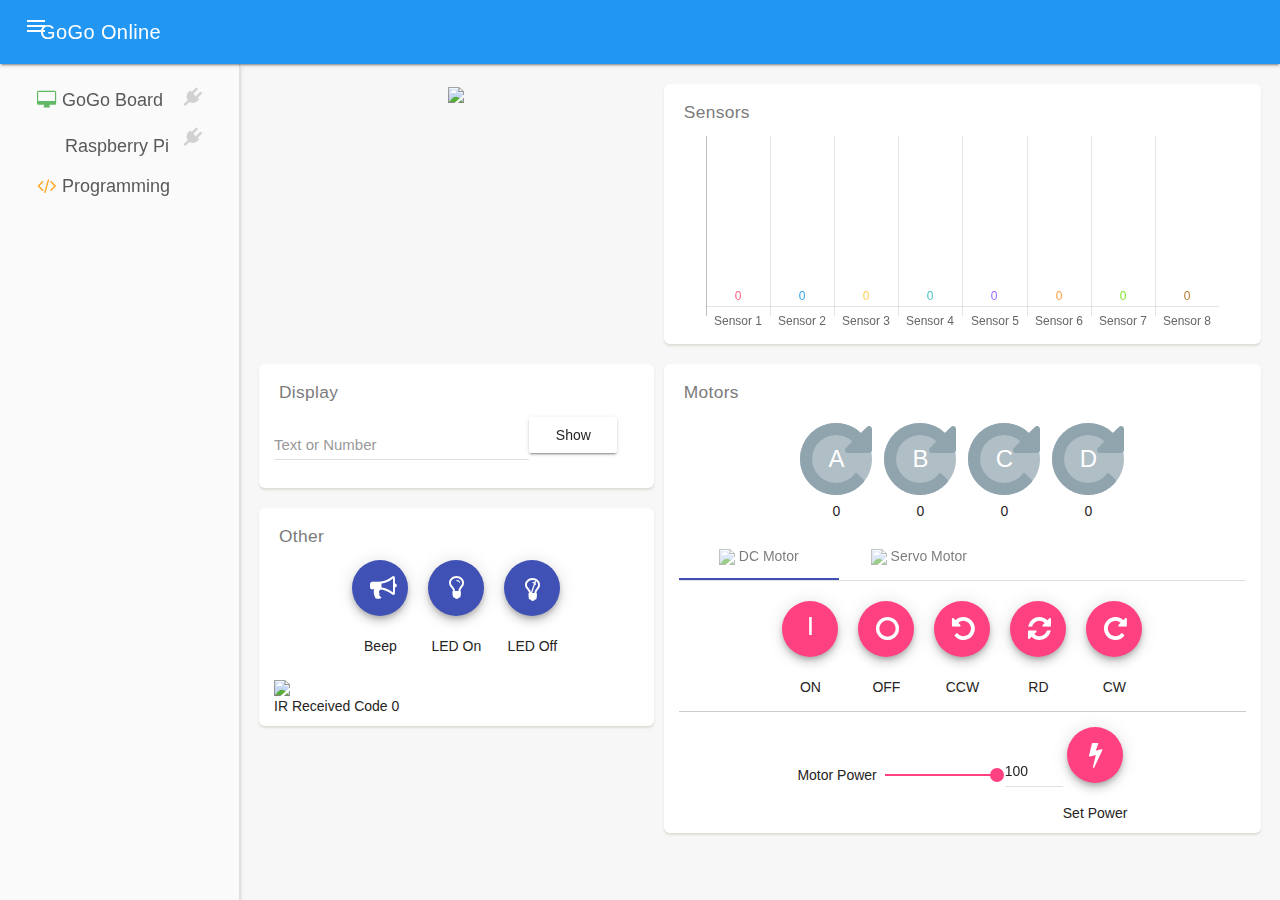
==== commit dc69fbfc: "no message" ====
--- a/index.html
+++ b/index.html
@@ -3,7 +3,7 @@
 <head>
   <meta charset="utf-8">
   <title>GoGo Online</title>
-  <base href="/">
+  <base href="">
   <link rel="stylesheet" href="assets/css/material.blue-red.min.css" />
   <!-- <link rel="stylesheet" href="assets/paper/bootstrap.min.css" /> -->
   <link rel="stylesheet" href="assets/css/paper-dashboard.css" />
@@ -77,7 +77,43 @@
 		</div>
 	</root-app>
 
-  <!--  -->
+  <!-- 
+
+    <script>
+      if (sessionStorage && history){
+        // simulate html5 mode server behavior on github pages - see 404.html
+        var redirect = sessionStorage.redirect;
+        delete sessionStorage.redirect;
+        if (redirect && redirect != location.href) {
+          history.replaceState(null, null, redirect);
+        }
+      }
+    </script>
+
+    <script>
+      (function(i,s,o,g,r,a,m){i['GoogleAnalyticsObject']=r;i[r]=i[r]||function(){
+                (i[r].q=i[r].q||[]).push(arguments)},i[r].l=1*new Date();a=s.createElement(o),
+              m=s.getElementsByTagName(o)[0];a.async=1;a.src=g;m.parentNode.insertBefore(a,m)
+      })(window,document,'script','https://www.google-analytics.com/analytics.js','ga');
+      ga('create', 'UA-83816046-4', 'auto');
+      ga('send', 'pageview');
+      (function(history){
+        var pushState = history.pushState;
+        history.pushState = function(state) {
+          if (typeof history.onpushstate == "function") {
+            history.onpushstate({state: state});
+          }
+          return pushState.apply(history, arguments);
+        }
+      })(window.history);
+      window.onpopstate = history.onpushstate = function(event){
+        ga('send', {
+          hitType: 'pageview',
+          page: location.pathname
+        });
+      };
+    </script>
+   -->
 <dialog-outlet></dialog-outlet>
 <script type="text/javascript" src="/polyfills.34e3f9ab0520b447e2da.js"></script><script type="text/javascript" src="/app.34e3f9ab0520b447e2da.js"></script></body>
 </html>
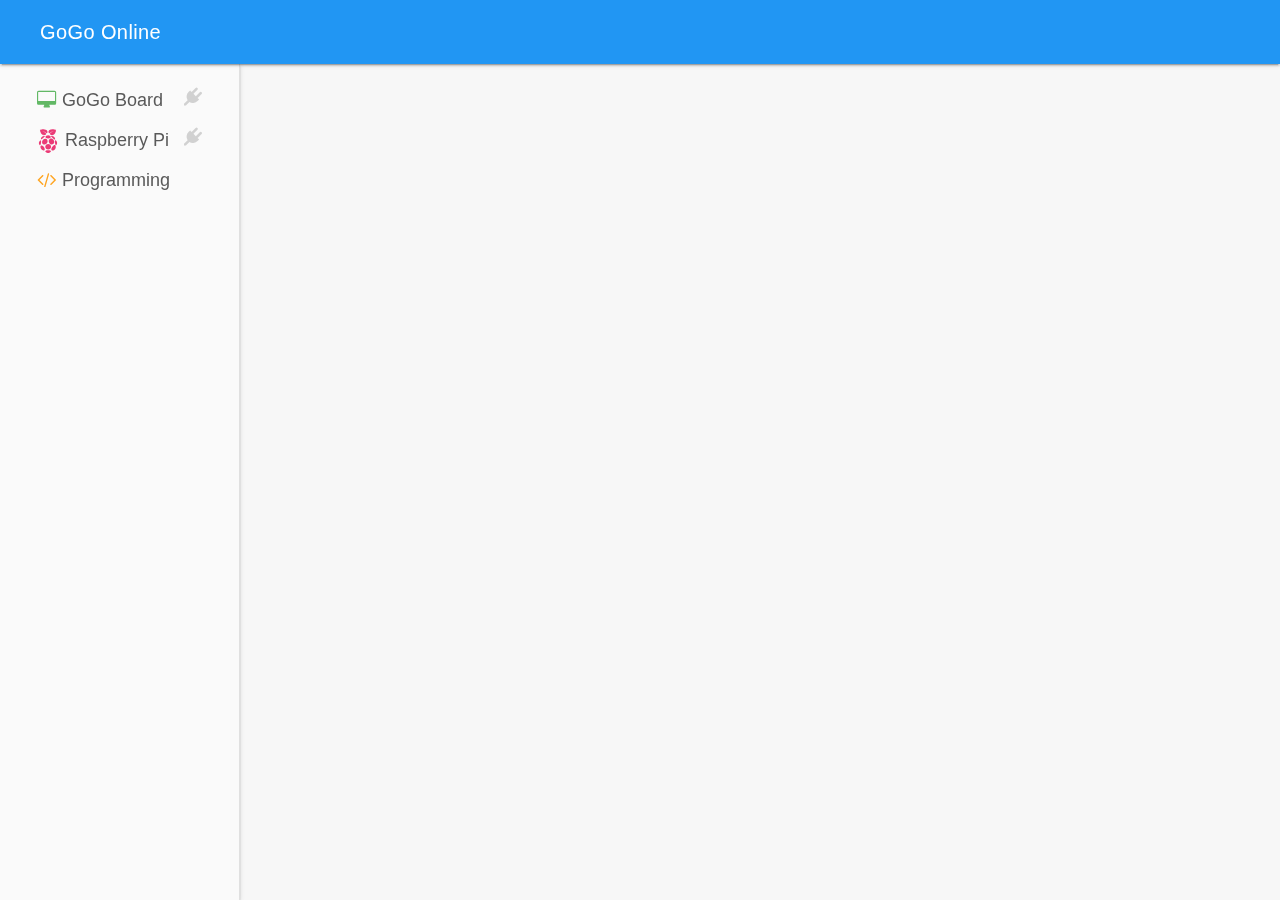
==== commit 43fbe5f3: "Update index.html" ====
--- a/index.html
+++ b/index.html
@@ -3,7 +3,7 @@
 <head>
   <meta charset="utf-8">
   <title>GoGo Online</title>
-  <base href="">
+  <base href="https://lilcmu.github.io/gogo-online/">
   <link rel="stylesheet" href="assets/css/material.blue-red.min.css" />
   <!-- <link rel="stylesheet" href="assets/paper/bootstrap.min.css" /> -->
   <link rel="stylesheet" href="assets/css/paper-dashboard.css" />
